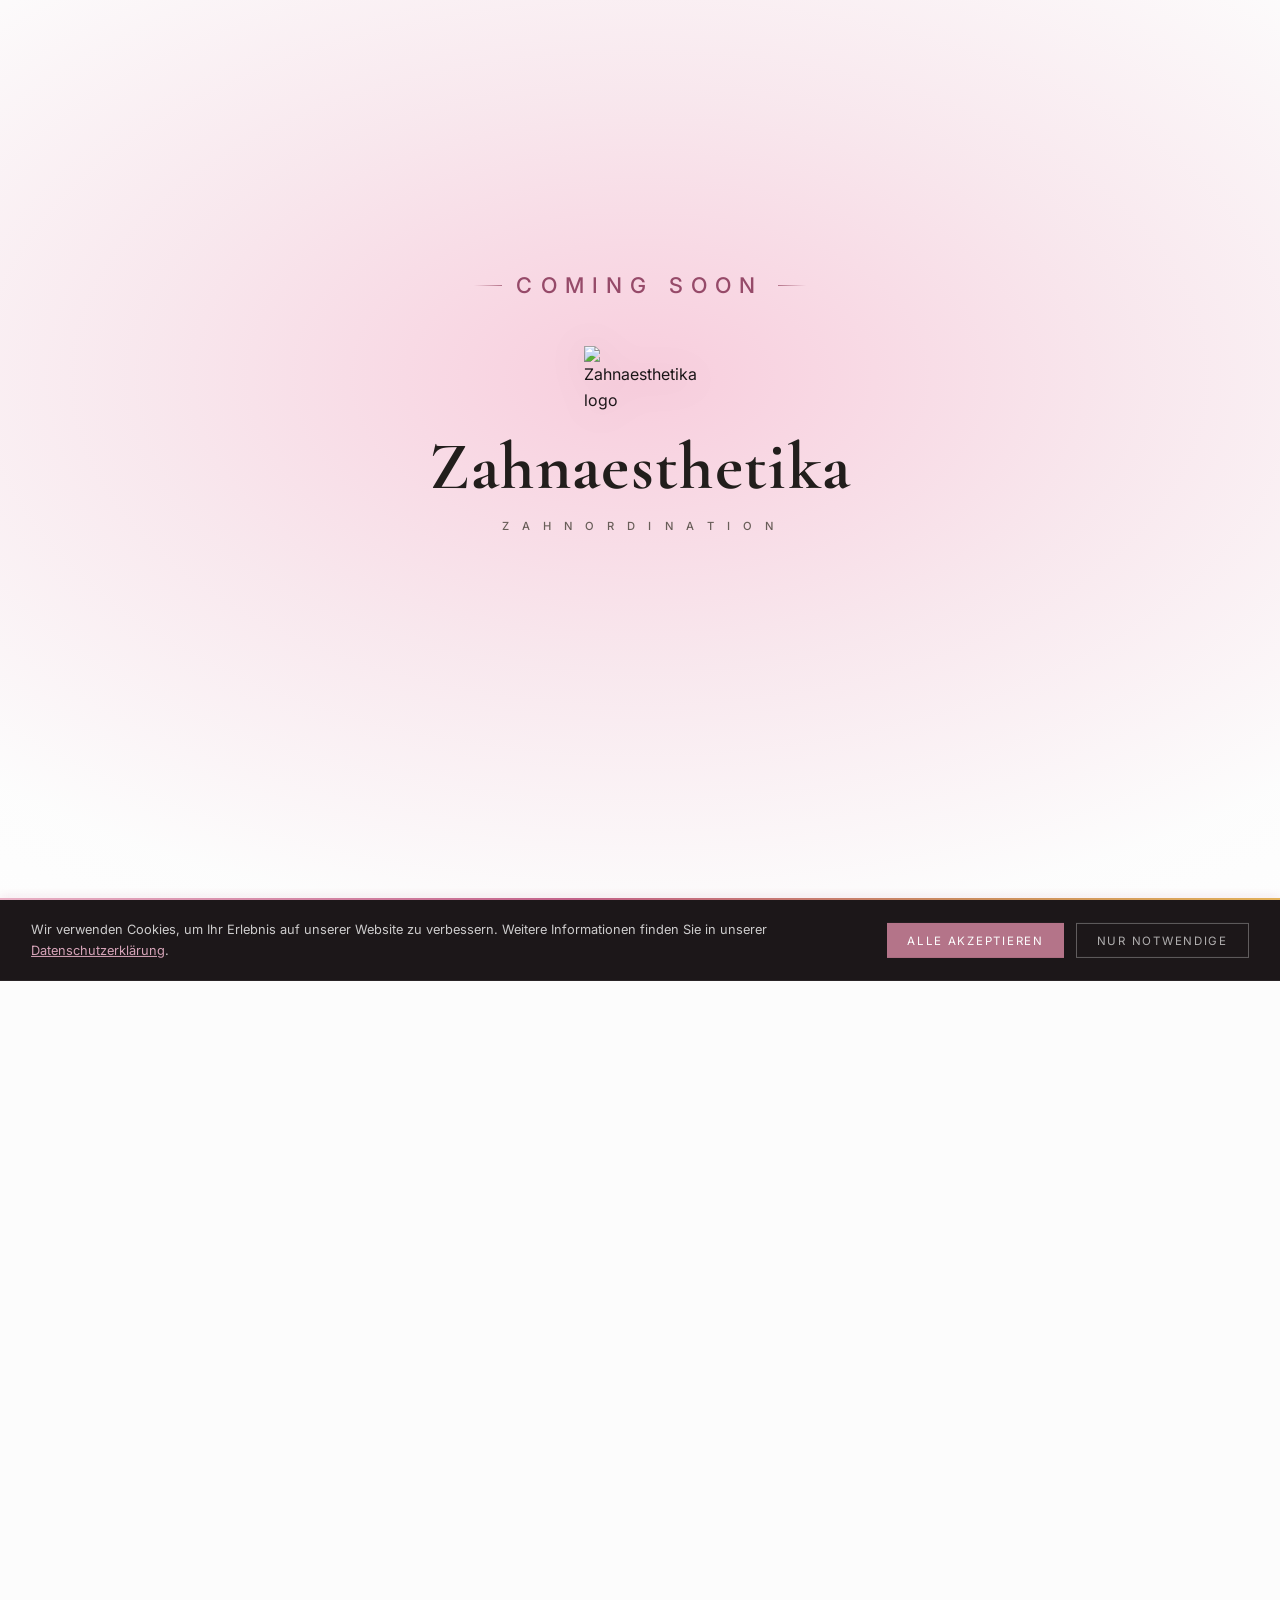
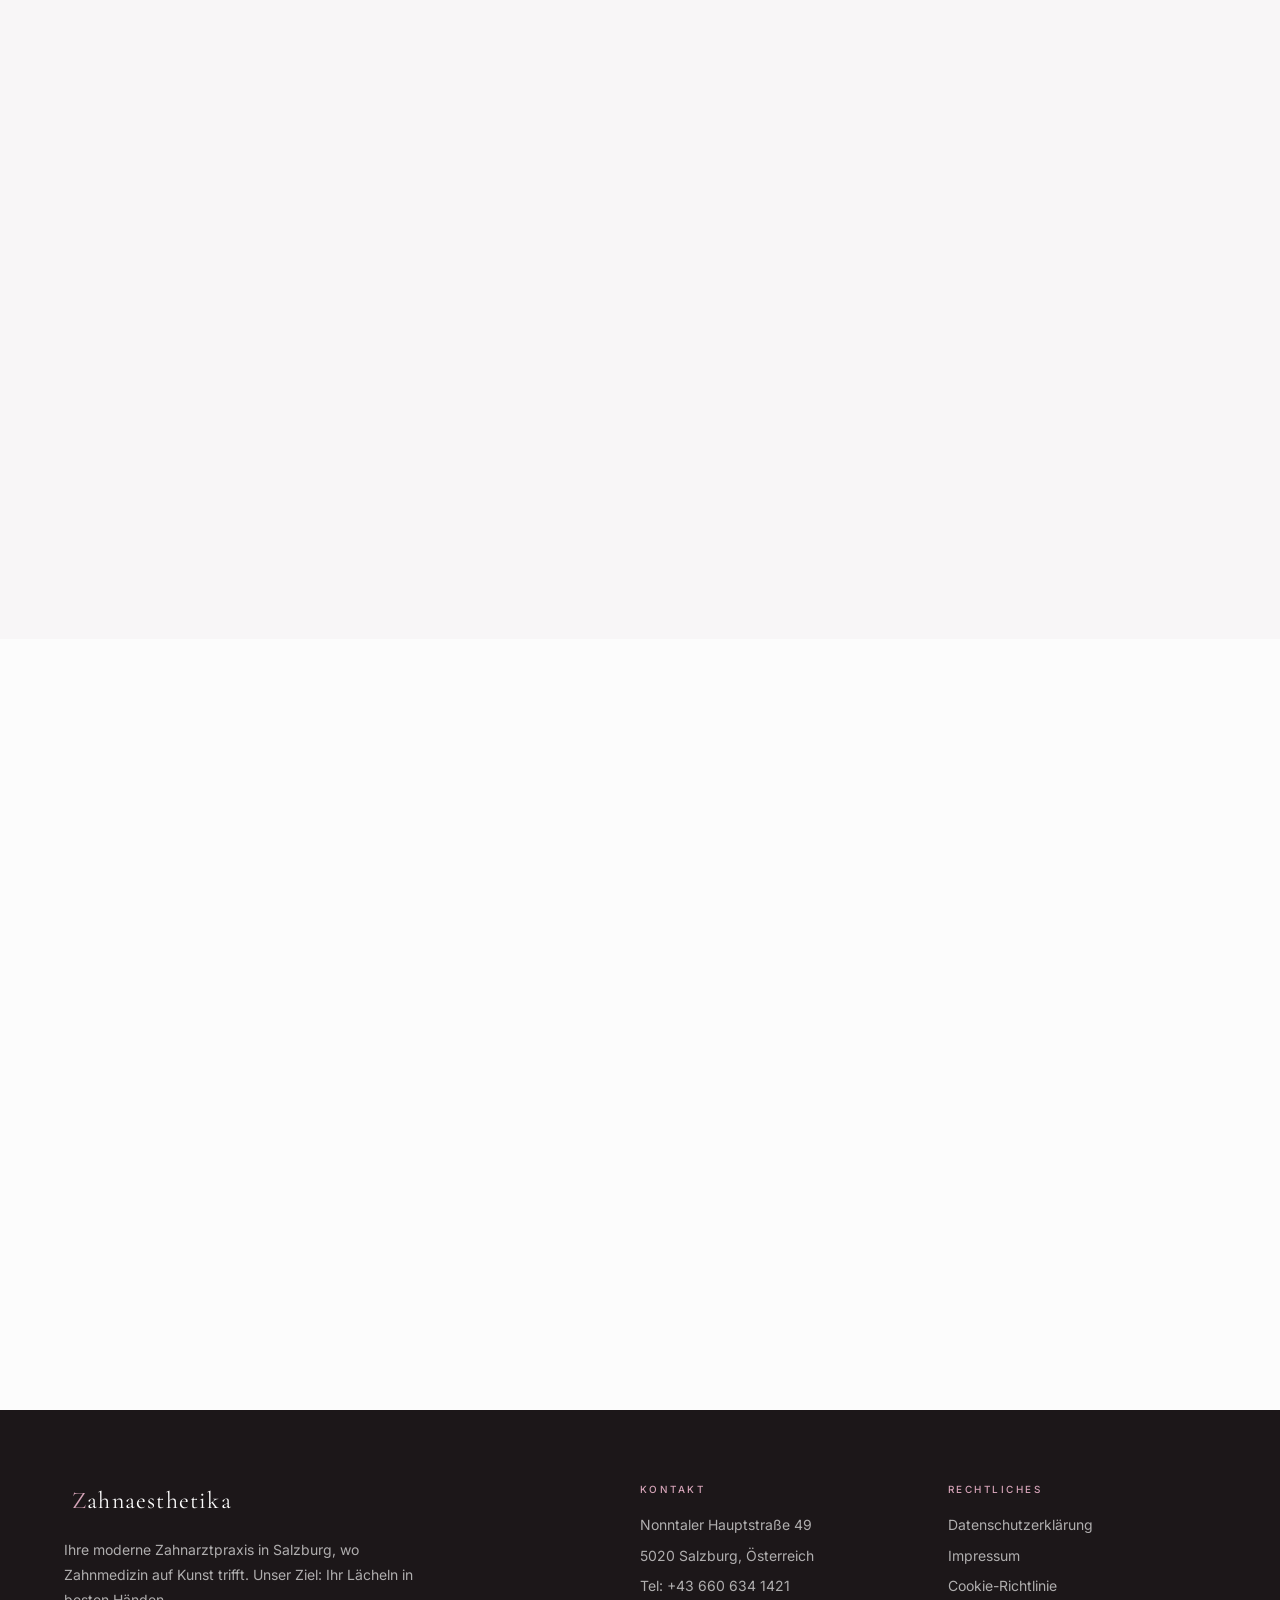
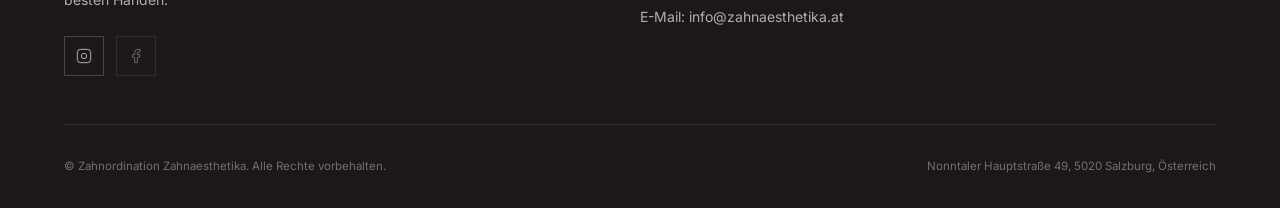
==== index.html @ c50004bf "Update opening hours, add Instagram link, contact note, and preloader badge Co-Authored-By: Claude S" ====
<!DOCTYPE html>
<html lang="de">
<head>
  <meta charset="UTF-8" />
  <meta name="viewport" content="width=device-width, initial-scale=1.0" />
  <title>Zahnaesthetika</title>
  <meta name="description" content="Ihre moderne Zahnarztpraxis in Salzburg, wo Zahnmedizin auf Kunst trifft. Implantologie, ästhetische Zahnmedizin, Parodontologie und mehr." />
  <meta name="author" content="Zahnordination Zahnaesthetika" />

  <meta property="og:title"       content="Zahnaesthetika — Zahnordination Salzburg" />
  <meta property="og:description" content="Ihre moderne Zahnarztpraxis in Salzburg, wo Zahnmedizin auf Kunst trifft." />
  <meta property="og:type"        content="website" />

  <link rel="icon" type="image/png" href="images/logo/logo-image-bg-none.png" />

  <link rel="preconnect" href="https://fonts.googleapis.com" />
  <link rel="preconnect" href="https://fonts.gstatic.com" crossorigin />
  <link href="https://fonts.googleapis.com/css2?family=Cormorant+Garamond:ital,wght@0,300;0,400;0,500;0,600;1,400;1,500&family=Inter:wght@300;400;500;600&display=swap" rel="stylesheet" />

  <script type="application/ld+json">
  {
    "@context": "https://schema.org",
    "@type": "Dentist",
    "name": "Zahnordination Zahnaesthetika",
    "description": "Ihre moderne Zahnarztpraxis in Salzburg, wo Zahnmedizin auf Kunst trifft.",
    "telephone": "+436606341421",
    "address": {
      "@type": "PostalAddress",
      "streetAddress": "Nonntaler Hauptstraße 49",
      "addressLocality": "Salzburg",
      "postalCode": "5020",
      "addressCountry": "AT"
    },
    "openingHoursSpecification": [
      {"@type":"OpeningHoursSpecification","dayOfWeek":["Monday","Tuesday","Wednesday","Thursday"],"opens":"08:00","closes":"20:00"},
      {"@type":"OpeningHoursSpecification","dayOfWeek":"Friday","opens":"08:00","closes":"16:00"},
      {"@type":"OpeningHoursSpecification","dayOfWeek":"Saturday","opens":"09:00","closes":"13:00"}
    ]
  }
  </script>

  <link rel="stylesheet" href="style.css" />
</head>
<body>

<!-- PRELOADER -->
<div id="preloader">

  <!-- Rozé pozadina -->
  <div class="pl-bg"></div>


  <!-- Središnji sadržaj -->
  <div class="pl-inner">

    <!-- Coming soon oznaka -->
    <div class="pl-badge">Coming Soon</div>

    <!-- Logo mark: stvarni logo ordinacije -->
    <div class="pl-logo-mark">
      <img class="pl-tooth" src="images/logo/logo-image-bg-none.png" alt="Zahnaesthetika logo" />
    </div>

    <!-- Naziv ordinacije -->
    <h1 class="pl-brand">Zahnaesthetika</h1>

    <!-- Podnaslov -->
    <p class="pl-subtitle">Z A H N O R D I N A T I O N</p>

  </div>

  <!-- Traka napretka -->
  <div class="pl-bar-wrap">
    <div class="pl-bar"></div>
  </div>

</div>

<!-- NAVBAR -->
<header id="navbar">
  <div class="container navbar-inner">

    <a href="#hero" class="logo">
      <img src="images/logo/svg2.svg" alt="" class="logo-svg" aria-hidden="true" />
      <span class="logo-text"><span class="logo-initial">Z</span>ahnaesthetika</span>
    </a>

    <nav class="nav-links" aria-label="Hauptnavigation">
      <a href="#ueber-uns">Über uns</a>
      <a href="#leistungen">Leistungen</a>
      <a href="#galerie">Galerie</a>
      <a href="#kontakt">Kontakt</a>
    </nav>

    <a href="#kontakt" class="nav-cta">Termin buchen</a>

    <button class="hamburger" id="hamburger" aria-label="Menü öffnen" aria-expanded="false">
      <span></span><span></span><span></span>
    </button>
  </div>

  <div class="mobile-menu" id="mobile-menu">
    <div class="container">
      <nav>
        <a href="#ueber-uns">Über uns</a>
        <a href="#leistungen">Leistungen</a>
        <a href="#galerie">Galerie</a>
        <a href="#kontakt">Kontakt</a>
        <a href="#kontakt" style="color:var(--gold);font-weight:500">&#8594; Termin buchen</a>
      </nav>
    </div>
  </div>
</header>


<!-- HERO -->
<section id="hero">
  <div class="hero-cs-bg" aria-hidden="true"></div>
  <div class="hero-overlay" aria-hidden="true"></div>
  <div class="hero-cs-watermark" aria-hidden="true">
    <div class="hero-cs-orn">
      <span class="cs-line-h"></span>
      <svg viewBox="0 0 10 10" fill="currentColor" class="cs-gem"><polygon points="5,0 10,5 5,10 0,5"/></svg>
      <span class="cs-line-h"></span>
    </div>
    <p class="hero-cs-text">Demnächst</p>
    <p class="hero-cs-sub">B A L D &nbsp;&nbsp; V E R F Ü G B A R</p>
    <div class="hero-cs-orn">
      <span class="cs-line-h"></span>
      <svg viewBox="0 0 10 10" fill="currentColor" class="cs-gem"><polygon points="5,0 10,5 5,10 0,5"/></svg>
      <span class="cs-line-h"></span>
    </div>
  </div>
  <div class="hero-content">
    <div class="hero-glass">
      <p class="eyebrow">Zahnordination · Salzburg</p>
      <h1>Ästhetik trifft<br /><em>Präzision</em></h1>
      <p>
        Ihre moderne Zahnarztpraxis in Salzburg, wo Zahnmedizin auf Kunst trifft.<br />
        Unser Ziel: Ihr Lächeln in besten Händen.
      </p>
      <div class="hero-btns">
        <a href="#kontakt" class="btn-primary">Termin buchen</a>
        <a href="#leistungen" class="btn-outline">Unsere Leistungen</a>
      </div>
    </div>
  </div>
  <div class="scroll-indicator" aria-hidden="true"></div>
</section>


<!-- MARQUEE -->
<div class="marquee-strip" aria-hidden="true">
  <div class="marquee-track">
    <div class="marquee-item"><span class="marquee-dot"></span> <em>Ästhetische Zahnmedizin</em></div>
    <div class="marquee-item"><span class="marquee-dot"></span> Implantologie</div>
    <div class="marquee-item"><span class="marquee-dot"></span> <em>Parodontologie</em></div>
    <div class="marquee-item"><span class="marquee-dot"></span> Zahnersatz</div>
    <div class="marquee-item"><span class="marquee-dot"></span> <em>Wurzelkanalbehandlung</em></div>
    <div class="marquee-item"><span class="marquee-dot"></span> Radiologische Diagnostik</div>
    <div class="marquee-item"><span class="marquee-dot"></span> <em>Professionelle Zahnreinigung</em></div>
    <div class="marquee-item"><span class="marquee-dot"></span> Konservierende Zahnmedizin</div>
    <div class="marquee-item"><span class="marquee-dot"></span> <em>Ästhetische Zahnmedizin</em></div>
    <div class="marquee-item"><span class="marquee-dot"></span> Implantologie</div>
    <div class="marquee-item"><span class="marquee-dot"></span> <em>Parodontologie</em></div>
    <div class="marquee-item"><span class="marquee-dot"></span> Zahnersatz</div>
    <div class="marquee-item"><span class="marquee-dot"></span> <em>Wurzelkanalbehandlung</em></div>
    <div class="marquee-item"><span class="marquee-dot"></span> Radiologische Diagnostik</div>
    <div class="marquee-item"><span class="marquee-dot"></span> <em>Professionelle Zahnreinigung</em></div>
    <div class="marquee-item"><span class="marquee-dot"></span> Konservierende Zahnmedizin</div>
  </div>
</div>


<!-- ÜBER UNS -->
<section id="ueber-uns">
  <div class="container">
    <div class="about-grid reveal">

      <div class="about-img-wrap">
        <!-- Wenn Sie ein Foto haben, ersetzen Sie den Platzhalter durch:
             <img src="assets/doctor.jpg" alt="Zahnärztin der Praxis" loading="lazy" /> -->
        <div class="photo-placeholder" aria-hidden="true">
          <div class="cs-content">
            <div class="cs-ornament">
              <span class="cs-line-h"></span>
              <svg viewBox="0 0 10 10" fill="currentColor" class="cs-gem"><polygon points="5,0 10,5 5,10 0,5"/></svg>
              <span class="cs-line-h"></span>
            </div>
            <p class="cs-title">Demnächst</p>
            <p class="cs-sub">B A L D &nbsp;&nbsp; V E R F Ü G B A R</p>
            <div class="cs-ornament">
              <span class="cs-line-h"></span>
              <svg viewBox="0 0 10 10" fill="currentColor" class="cs-gem"><polygon points="5,0 10,5 5,10 0,5"/></svg>
              <span class="cs-line-h"></span>
            </div>
          </div>
          <span class="ph-corner ph-tl"></span>
          <span class="ph-corner ph-tr"></span>
          <span class="ph-corner ph-bl"></span>
          <span class="ph-corner ph-br"></span>
        </div>
      </div>

      <div class="about-text">
        <p class="eyebrow">Über uns</p>
        <h2>Zahnmedizin mit <em>künstlerischem</em> Anspruch</h2>
        <p>
          Unser Team verbindet klassische und moderne Zahnmedizin mit künstlerischem Anspruch.
          Wir legen großen Wert auf persönliche Betreuung und ein stressfreies Behandlungserlebnis.
        </p>
        <p>
          Wir bieten Ihnen eine Kombination aus Präzision, Erfahrung und Ästhetik,
          damit Ihr Lächeln gesund und schön bleibt.
        </p>

        <div class="about-stats">
          <div>
            <div class="stat-num" data-target="10" data-suffix="+">10+</div>
            <div class="stat-label">Jahre Erfahrung</div>
          </div>
          <div>
            <div class="stat-num" data-target="5000" data-suffix="+">5.000+</div>
            <div class="stat-label">Zufriedene Patienten</div>
          </div>
          <div>
            <div class="stat-num" data-target="100" data-suffix="%">100%</div>
            <div class="stat-label">Persönliche Betreuung</div>
          </div>
        </div>
      </div>

    </div>
  </div>
</section>


<!-- LEISTUNGEN -->
<section id="leistungen">
  <div class="container">
    <div class="section-header reveal">
      <p class="eyebrow">Leistungen</p>
      <h2>Umfassende Zahnmedizin <em>aus einer Hand</em></h2>
    </div>

    <div class="services-split reveal">

      <div class="services-photo">
        <div class="img-cs img-cs--mid" aria-hidden="true">
          <div class="cs-content">
            <div class="cs-ornament">
              <span class="cs-line-h"></span>
              <svg viewBox="0 0 10 10" fill="currentColor" class="cs-gem"><polygon points="5,0 10,5 5,10 0,5"/></svg>
              <span class="cs-line-h"></span>
            </div>
            <p class="cs-title">Demnächst</p>
            <p class="cs-sub">B A L D &nbsp;&nbsp; V E R F Ü G B A R</p>
            <div class="cs-ornament">
              <span class="cs-line-h"></span>
              <svg viewBox="0 0 10 10" fill="currentColor" class="cs-gem"><polygon points="5,0 10,5 5,10 0,5"/></svg>
              <span class="cs-line-h"></span>
            </div>
          </div>
        </div>
        <div class="services-photo-caption">
          <p class="eyebrow">Alles aus einer Hand</p>
          <p>Modernste Technologie für Ihr Lächeln.</p>
        </div>
      </div>

      <div class="services-grid-2col stagger">

        <div class="service-card">
          <svg class="service-icon" viewBox="0 0 24 24" fill="none" stroke="currentColor" stroke-width="1.3" stroke-linecap="round" stroke-linejoin="round" aria-hidden="true">
            <path d="M12 22s8-4 8-10V5l-8-3-8 3v7c0 6 8 10 8 10z"/>
          </svg>
          <div class="service-num">01</div>
          <h3>Professionelle Zahnreinigung</h3>
          <p>Entfernung von Zahnstein und Belägen für ein strahlendes Lächeln und langfristig gesundes Zahnfleisch.</p>
        </div>

        <div class="service-card">
          <svg class="service-icon" viewBox="0 0 24 24" fill="none" stroke="currentColor" stroke-width="1.3" stroke-linecap="round" aria-hidden="true">
            <circle cx="11" cy="11" r="8"/><line x1="21" y1="21" x2="16.65" y2="16.65"/>
          </svg>
          <div class="service-num">02</div>
          <h3>Radiologische Diagnostik</h3>
          <p>Digitales Röntgen für präzise Diagnosen mit minimaler Strahlenbelastung und maximaler Sicherheit.</p>
        </div>

        <div class="service-card">
          <svg class="service-icon" viewBox="0 0 24 24" fill="none" stroke="currentColor" stroke-width="1.3" stroke-linecap="round" aria-hidden="true">
            <path d="M20.84 4.61a5.5 5.5 0 0 0-7.78 0L12 5.67l-1.06-1.06a5.5 5.5 0 0 0-7.78 7.78l1.06 1.06L12 21.23l7.78-7.78 1.06-1.06a5.5 5.5 0 0 0 0-7.78z"/>
          </svg>
          <div class="service-num">03</div>
          <h3>Konservierende Zahnmedizin</h3>
          <p>Schonende Behandlung von Karies und ästhetisch hochwertige Füllungen zum Erhalt Ihrer natürlichen Zähne.</p>
        </div>

        <div class="service-card">
          <svg class="service-icon" viewBox="0 0 24 24" fill="none" stroke="currentColor" stroke-width="1.3" stroke-linecap="round" aria-hidden="true">
            <circle cx="12" cy="12" r="9"/><line x1="12" y1="8" x2="12" y2="16"/><line x1="8" y1="12" x2="16" y2="12"/>
          </svg>
          <div class="service-num">04</div>
          <h3>Wurzelkanalbehandlung</h3>
          <p>Schmerzfreie Endodontie zum Erhalt Ihrer natürlichen Zähne, sicher und präzise durchgeführt.</p>
        </div>

        <div class="service-card">
          <svg class="service-icon" viewBox="0 0 24 24" fill="none" stroke="currentColor" stroke-width="1.3" stroke-linecap="round" aria-hidden="true">
            <rect x="3" y="11" width="18" height="10" rx="2"/><path d="M7 11V7a5 5 0 0 1 10 0v4"/>
          </svg>
          <div class="service-num">05</div>
          <h3>Zahnersatz</h3>
          <p>Maßgefertigte Kronen, Brücken und Prothesen für natürliche Ästhetik und optimale Funktion.</p>
        </div>

        <div class="service-card">
          <svg class="service-icon" viewBox="0 0 24 24" fill="none" stroke="currentColor" stroke-width="1.3" stroke-linecap="round" stroke-linejoin="round" aria-hidden="true">
            <polygon points="12 2 15.09 8.26 22 9.27 17 14.14 18.18 21.02 12 17.77 5.82 21.02 7 14.14 2 9.27 8.91 8.26 12 2"/>
          </svg>
          <div class="service-num">06</div>
          <h3>Ästhetische Zahnmedizin</h3>
          <p>Smile Design, Veneers, Bleaching und ICON für Ihr Traumlächeln durch modernste ästhetische Behandlungen.</p>
        </div>

        <div class="service-card">
          <svg class="service-icon" viewBox="0 0 24 24" fill="none" stroke="currentColor" stroke-width="1.3" stroke-linecap="round" stroke-linejoin="round" aria-hidden="true">
            <path d="M17 8c0 0-7-6-13-4C2 12 6 17 8 19c3 3 6 3 6 3s-1-4 3-8"/>
            <path d="M4 4l14 14"/>
          </svg>
          <div class="service-num">07</div>
          <h3>Parodontologie</h3>
          <p>Behandlung von Zahnfleischerkrankungen und Zahnfleisch-Chirurgie für langfristige Zahngesundheit.</p>
        </div>

        <div class="service-card">
          <svg class="service-icon" viewBox="0 0 24 24" fill="none" stroke="currentColor" stroke-width="1.3" stroke-linecap="round" aria-hidden="true">
            <circle cx="12" cy="8" r="6"/>
            <path d="M8.56 2.75c4.37 6.03 6.02 9.42 8.03 17.72m2.54-15.38c-3.72 4.35-8.94 5.66-16.88 5.85m19.5 1.9c-3.5-.93-6.63-.82-8.94 0-2.58.92-5.01 2.86-7.44 6.32"/>
          </svg>
          <div class="service-num">08</div>
          <h3>Implantologie &amp; Chirurgie</h3>
          <p>Dauerhafte Zahnimplantate als natürlicher Ersatz für fehlende Zähne, für höchste Lebensqualität.</p>
        </div>

      </div>
    </div>
  </div>
</section>


<!-- GALERIE -->
<section id="galerie">
  <div class="container">
    <div class="section-header reveal">
      <p class="eyebrow">Galerie</p>
      <h2>Ein Raum, der für Ihr <em>Wohlbefinden</em> gestaltet wurde</h2>
    </div>

    <div class="gallery-grid reveal">

      <div class="gallery-item" tabindex="0" role="button" aria-label="Bild vergrößern: Empfang">
        <div class="img-cs img-cs--light" aria-hidden="true">
          <div class="cs-content">
            <div class="cs-ornament">
              <span class="cs-line-h"></span>
              <svg viewBox="0 0 10 10" fill="currentColor" class="cs-gem"><polygon points="5,0 10,5 5,10 0,5"/></svg>
              <span class="cs-line-h"></span>
            </div>
            <p class="cs-title">Demnächst</p>
            <p class="cs-sub">B A L D &nbsp;&nbsp; V E R F Ü G B A R</p>
            <div class="cs-ornament">
              <span class="cs-line-h"></span>
              <svg viewBox="0 0 10 10" fill="currentColor" class="cs-gem"><polygon points="5,0 10,5 5,10 0,5"/></svg>
              <span class="cs-line-h"></span>
            </div>
          </div>
        </div>
        <div class="gallery-overlay"><span>Empfang</span></div>
      </div>

      <div class="gallery-item" tabindex="0" role="button" aria-label="Bild vergrößern: Behandlungsraum">
        <div class="img-cs img-cs--mid" aria-hidden="true">
          <div class="cs-content">
            <div class="cs-ornament">
              <span class="cs-line-h"></span>
              <svg viewBox="0 0 10 10" fill="currentColor" class="cs-gem"><polygon points="5,0 10,5 5,10 0,5"/></svg>
              <span class="cs-line-h"></span>
            </div>
            <p class="cs-title">Demnächst</p>
            <p class="cs-sub">B A L D &nbsp;&nbsp; V E R F Ü G B A R</p>
            <div class="cs-ornament">
              <span class="cs-line-h"></span>
              <svg viewBox="0 0 10 10" fill="currentColor" class="cs-gem"><polygon points="5,0 10,5 5,10 0,5"/></svg>
              <span class="cs-line-h"></span>
            </div>
          </div>
        </div>
        <div class="gallery-overlay"><span>Behandlungsraum</span></div>
      </div>

      <div class="gallery-item" tabindex="0" role="button" aria-label="Bild vergrößern: Dentalgeräte">
        <div class="img-cs img-cs--light" aria-hidden="true">
          <div class="cs-content">
            <div class="cs-ornament">
              <span class="cs-line-h"></span>
              <svg viewBox="0 0 10 10" fill="currentColor" class="cs-gem"><polygon points="5,0 10,5 5,10 0,5"/></svg>
              <span class="cs-line-h"></span>
            </div>
            <p class="cs-title">Demnächst</p>
            <p class="cs-sub">B A L D &nbsp;&nbsp; V E R F Ü G B A R</p>
            <div class="cs-ornament">
              <span class="cs-line-h"></span>
              <svg viewBox="0 0 10 10" fill="currentColor" class="cs-gem"><polygon points="5,0 10,5 5,10 0,5"/></svg>
              <span class="cs-line-h"></span>
            </div>
          </div>
        </div>
        <div class="gallery-overlay"><span>Dentalgeräte</span></div>
      </div>

      <div class="gallery-item" tabindex="0" role="button" aria-label="Bild vergrößern: Wartebereich">
        <div class="img-cs img-cs--mid" aria-hidden="true">
          <div class="cs-content">
            <div class="cs-ornament">
              <span class="cs-line-h"></span>
              <svg viewBox="0 0 10 10" fill="currentColor" class="cs-gem"><polygon points="5,0 10,5 5,10 0,5"/></svg>
              <span class="cs-line-h"></span>
            </div>
            <p class="cs-title">Demnächst</p>
            <p class="cs-sub">B A L D &nbsp;&nbsp; V E R F Ü G B A R</p>
            <div class="cs-ornament">
              <span class="cs-line-h"></span>
              <svg viewBox="0 0 10 10" fill="currentColor" class="cs-gem"><polygon points="5,0 10,5 5,10 0,5"/></svg>
              <span class="cs-line-h"></span>
            </div>
          </div>
        </div>
        <div class="gallery-overlay"><span>Wartebereich</span></div>
      </div>

    </div>
  </div>
</section>

<div class="lightbox" id="lightbox" role="dialog" aria-modal="true" aria-label="Galerie">
  <button class="lightbox-close" id="lightbox-close" aria-label="Schließen">&#x2715;</button>
  <img id="lightbox-img" src="" alt="" />
</div>


<!-- ÖFFNUNGSZEITEN -->
<section id="oeffnungszeiten">
  <div class="container">
    <div class="hours-grid reveal">

      <div class="hours-intro">
        <p class="eyebrow">Öffnungszeiten</p>
        <h2>Wir sind für Sie da, <em>wann immer Sie uns brauchen</em></h2>
        <p>Termine werden im Voraus vereinbart. In dringenden Fällen rufen Sie uns bitte an, wir finden immer eine Lösung.</p>
      </div>

      <div class="hours-list">
        <div class="hours-row" data-day="1">
          <span class="day-name">Montag</span>
          <span class="day-time">14:30 &ndash; 19:30</span>
        </div>
        <div class="hours-row" data-day="2">
          <span class="day-name">Dienstag</span>
          <span class="day-time">08:00 &ndash; 14:00</span>
        </div>
        <div class="hours-row" data-day="3">
          <span class="day-name">Mittwoch</span>
          <span class="day-time">14:30 &ndash; 19:30</span>
        </div>
        <div class="hours-row" data-day="4">
          <span class="day-name">Donnerstag</span>
          <span class="day-time">08:00 &ndash; 14:00</span>
        </div>
        <div class="hours-row" data-day="5">
          <span class="day-name">Freitag</span>
          <span class="day-time">08:00 &ndash; 14:00</span>
        </div>
        <div class="hours-row" data-day="6">
          <span class="day-name">Samstag</span>
          <span class="day-time closed">Geschlossen</span>
        </div>
        <div class="hours-row" data-day="0">
          <span class="day-name">Sonntag</span>
          <span class="day-time closed">Geschlossen</span>
        </div>
      </div>

    </div>
  </div>
</section>


<!-- KONTAKT -->
<section id="kontakt">
  <div class="container">
    <div class="section-header reveal">
      <p class="eyebrow">Kontakt</p>
      <h2>Vereinbaren Sie Ihren <em>Termin</em></h2>
      <p class="section-note">Terminvereinbarungen sind ab dem 15. September 2026 möglich.</p>
    </div>

    <div class="contact-grid reveal">

      <div class="contact-info">

        <a href="tel:+436606341421" class="contact-item">
          <div class="contact-icon">
            <svg viewBox="0 0 24 24" fill="none" stroke="currentColor" aria-hidden="true">
              <path d="M22 16.92v3a2 2 0 01-2.18 2 19.79 19.79 0 01-8.63-3.07A19.5 19.5 0 013.07 9.81a19.79 19.79 0 01-3.07-8.67A2 2 0 012 0h3a2 2 0 012 1.72c.127.96.361 1.903.7 2.81a2 2 0 01-.45 2.11L6.09 7.91a16 16 0 006 6l1.27-1.27a2 2 0 012.11-.45c.907.339 1.85.573 2.81.7A2 2 0 0122 14.92z"/>
            </svg>
          </div>
          <div>
            <div class="contact-label">Telefon</div>
            <div class="contact-value">+43 660 634 1421</div>
          </div>
        </a>

        <a href="mailto:info@zahnaesthetika.at" class="contact-item">
          <div class="contact-icon">
            <svg viewBox="0 0 24 24" fill="none" stroke="currentColor" aria-hidden="true">
              <path d="M4 4h16c1.1 0 2 .9 2 2v12c0 1.1-.9 2-2 2H4c-1.1 0-2-.9-2-2V6c0-1.1.9-2 2-2z"/>
              <polyline points="22,6 12,13 2,6"/>
            </svg>
          </div>
          <div>
            <div class="contact-label">E-Mail</div>
            <div class="contact-value">info@zahnaesthetika.at</div>
          </div>
        </a>

        <a href="#standort" class="contact-item">
          <div class="contact-icon">
            <svg viewBox="0 0 24 24" fill="none" stroke="currentColor" aria-hidden="true">
              <path d="M21 10c0 7-9 13-9 13s-9-6-9-13a9 9 0 0118 0z"/>
              <circle cx="12" cy="10" r="3"/>
            </svg>
          </div>
          <div>
            <div class="contact-label">Adresse</div>
            <div class="contact-value">Nonntaler Hauptstraße 49, 5020 Salzburg</div>
          </div>
        </a>

      </div>

      <form
        class="contact-form"
        id="contact-form"
        action="https://api.web3forms.com/submit"
        method="POST"
        novalidate
      >
        <input type="hidden" name="access_key" value="186e81d0-aa38-420b-8af5-27281f2a5576" />
        <input type="hidden" name="subject" value="Neue Anfrage — Zahnaesthetika Website" />
        <input type="checkbox" name="botcheck" style="display:none" />
        <div class="form-group">
          <label for="cf-name">Vor- und Nachname</label>
          <input type="text" id="cf-name" name="name" required maxlength="100" autocomplete="name" />
          <span class="field-err">Dieses Feld ist erforderlich.</span>
        </div>

        <div class="form-row">
          <div class="form-group">
            <label for="cf-email">E-Mail</label>
            <input type="email" id="cf-email" name="email" required maxlength="255" autocomplete="email" />
            <span class="field-err">Dieses Feld ist erforderlich.</span>
          </div>
          <div class="form-group">
            <label for="cf-phone">Telefon</label>
            <input type="tel" id="cf-phone" name="phone" required maxlength="30" autocomplete="tel" />
            <span class="field-err">Dieses Feld ist erforderlich.</span>
          </div>
        </div>

        <div class="form-group">
          <label for="cf-message">Nachricht</label>
          <textarea id="cf-message" name="message" rows="4" required maxlength="1000"></textarea>
          <span class="field-err">Dieses Feld ist erforderlich.</span>
        </div>

        <div class="form-group-gdpr">
          <label class="gdpr-label">
            <input type="checkbox" id="gdpr" name="gdpr" required />
            <span>Ich stimme der Verarbeitung meiner personenbezogenen Daten zur Beantwortung meiner Anfrage zu (DSGVO).</span>
          </label>
          <span class="field-err">Bitte akzeptieren Sie die Datenschutzerklärung.</span>
        </div>

        <button type="submit" class="btn-submit" id="submit-btn">Anfrage senden</button>
        <p class="submit-err" id="submit-err" aria-live="polite">Bitte füllen Sie alle Pflichtfelder aus und akzeptieren Sie die Datenschutzerklärung.</p>
      </form>

    </div>
  </div>
</section>


<!-- STANDORT -->
<section id="standort">
  <div class="container">
    <div class="map-header reveal">
      <p class="eyebrow">Standort</p>
      <h2>So finden Sie uns</h2>
      <p class="map-address">
        <svg width="18" height="18" viewBox="0 0 24 24" fill="none" stroke="currentColor" stroke-width="2" stroke-linecap="round" stroke-linejoin="round" aria-hidden="true"><path d="M21 10c0 7-9 13-9 13s-9-6-9-13a9 9 0 0118 0z"/><circle cx="12" cy="10" r="3"/></svg>
        Nonntaler Hauptstraße 49, 5020 Salzburg
      </p>
    </div>
    <div class="map-frame reveal">
      <div class="map-wrap">
        <iframe
          title="Standort der Praxis Zahnaesthetika"
          src="https://maps.google.com/maps?q=Nonntaler+Hauptstra%C3%9Fe+49,+5020+Salzburg,+Austria&t=&z=15&ie=UTF8&iwloc=&output=embed"
          allowfullscreen
          loading="lazy"
          referrerpolicy="no-referrer-when-downgrade"
        ></iframe>
      </div>

    </div>
  </div>
</section>


<!-- FOOTER -->
<footer>
  <div class="container">
    <div class="footer-grid">

      <div class="footer-brand">
        <a href="#hero" class="logo logo--light">
          <img src="images/logo/svg2.svg" alt="" class="logo-svg" aria-hidden="true" />
          <span class="logo-text"><span class="logo-initial">Z</span>ahnaesthetika</span>
        </a>
        <p>Ihre moderne Zahnarztpraxis in Salzburg, wo Zahnmedizin auf Kunst trifft. Unser Ziel: Ihr Lächeln in besten Händen.</p>
        <div class="social-links">
          <a href="https://www.instagram.com/zahnaesthetika" target="_blank" rel="noopener" aria-label="Instagram">
            <svg viewBox="0 0 24 24" fill="none" stroke="currentColor" stroke-width="1.5" aria-hidden="true">
              <rect x="2" y="2" width="20" height="20" rx="5" ry="5"/>
              <path d="M16 11.37A4 4 0 1112.63 8 4 4 0 0116 11.37z"/>
              <line x1="17.5" y1="6.5" x2="17.51" y2="6.5"/>
            </svg>
          </a>
          <span class="social-placeholder" aria-label="Facebook">
            <svg viewBox="0 0 24 24" fill="none" stroke="currentColor" stroke-width="1.5" aria-hidden="true">
              <path d="M18 2h-3a5 5 0 00-5 5v3H7v4h3v8h4v-8h3l1-4h-4V7a1 1 0 011-1h3z"/>
            </svg>
          </span>
        </div>
      </div>

      <div class="footer-col">
        <h4>Kontakt</h4>
        <ul>
          <li>Nonntaler Hauptstraße 49</li>
          <li>5020 Salzburg, Österreich</li>
          <li>Tel: <a href="tel:+436606341421">+43 660 634 1421</a></li>
          <li>E-Mail: info@zahnaesthetika.at</li>
        </ul>
      </div>

      <div class="footer-col">
        <h4>Rechtliches</h4>
        <ul>
          <li><a href="#" class="legal-trigger" data-legal="datenschutz">Datenschutzerklärung</a></li>
          <li><a href="#" class="legal-trigger" data-legal="impressum">Impressum</a></li>
          <li><a href="#" class="legal-trigger" data-legal="cookie">Cookie-Richtlinie</a></li>
        </ul>
      </div>

    </div>

    <div class="footer-bottom">
      <div>&#169; <span id="year"></span> Zahnordination Zahnaesthetika. Alle Rechte vorbehalten.</div>
      <div>Nonntaler Hauptstraße 49, 5020 Salzburg, Österreich</div>
    </div>
  </div>
</footer>


<!-- SCROLL TO TOP -->
<button id="scroll-top" aria-label="Zurück nach oben">
  <svg viewBox="0 0 24 24" fill="none" stroke="currentColor" stroke-width="2.5" aria-hidden="true">
    <polyline points="18 15 12 9 6 15"/>
  </svg>
</button>

<div class="toast" id="toast" role="alert" aria-live="polite"></div>

<!-- COOKIE BANNER -->
<div id="cookie-banner" role="dialog" aria-label="Cookie-Hinweis">
  <p>
    Wir verwenden Cookies, um Ihr Erlebnis auf unserer Website zu verbessern.
    Weitere Informationen finden Sie in unserer <a href="#" class="legal-trigger" data-legal="datenschutz">Datenschutzerklärung</a>.
  </p>
  <div class="cookie-btns">
    <button class="cookie-accept" id="cookie-accept">Alle akzeptieren</button>
    <button class="cookie-reject" id="cookie-reject">Nur notwendige</button>
  </div>
</div>

<!-- ============================================================
     MODAL: IMPRESSUM
     ============================================================ -->
<div class="legal-modal" id="modal-impressum" role="dialog" aria-modal="true" aria-labelledby="title-impressum">
  <div class="legal-modal-box">
    <div class="legal-modal-header">
      <div>
        <p class="eyebrow">Rechtliches</p>
        <h2 id="title-impressum">Impressum</h2>
      </div>
      <button class="legal-modal-close" aria-label="Schließen">&#x2715;</button>
    </div>
    <div class="legal-modal-body">

      <h3>Impressum</h3>
      <p>
        Kristina Havaić Žlibanović<br>
        Zahnordination Zahnaesthetika<br>
        Nonntaler Hauptstraße 49<br>
        5020 Salzburg, Österreich
      </p>

      <h3>Unternehmensgegenstand</h3>
      <p>Zahnärztliche Ordination</p>

      <h3>UID-Nummer</h3>
      <p><span class="fill-in">⚠ UID-Nummer ergänzen</span></p>

      <h3>Ort der Niederlassung</h3>
      <p>
        Nonntaler Hauptstraße 49<br>
        5020 Salzburg, Österreich
      </p>

      <h3>Kontaktdaten</h3>
      <p>
        Telefon: <a href="tel:+436606341421">+43 660 634 1421</a><br>
        E-Mail: <a href="mailto:info@zahnaesthetika.at">info@zahnaesthetika.at</a>
      </p>

      <h3>Kammer / Berufsverband-Zugehörigkeit(en)</h3>
      <p>
        Landeszahnärztekammer für Salzburg<br>
        Rochusgasse 4<br>
        5020 Salzburg
      </p>

      <h3>Zusätzliche Informationspflicht</h3>
      <p>
        Gesetzliche Grundlagen:<br>
        Bundesgesetz über die Ausübung des zahnärztlichen Berufs und des Dentistenberufs (Zahnärztegesetz), BGBl. I Nr. 126/2005 idF<br>
        Bundesgesetz über die Standesvertretung der Angehörigen des zahnärztlichen Berufs und des Dentistenberufs (Zahnärztekammergesetz - ZÄKG), BGBl. I Nr. 154/2005 idF
      </p>

      <h3>Aufsichtsbehörde</h3>
      <p>
        Landeszahnärztekammer für Salzburg<br>
        Rochusgasse 4<br>
        5020 Salzburg
      </p>

    </div>
    <div class="legal-modal-footer">
      <button class="legal-modal-close-btn">Schließen</button>
    </div>
  </div>
</div>


<!-- ============================================================
     MODAL: DATENSCHUTZERKLÄRUNG
     ============================================================ -->
<div class="legal-modal" id="modal-datenschutz" role="dialog" aria-modal="true" aria-labelledby="title-datenschutz">
  <div class="legal-modal-box">
    <div class="legal-modal-header">
      <div>
        <p class="eyebrow">Rechtliches</p>
        <h2 id="title-datenschutz">Datenschutzerklärung</h2>
      </div>
      <button class="legal-modal-close" aria-label="Schließen">&#x2715;</button>
    </div>
    <div class="legal-modal-body">

      <h3>1. Personenbezogene Daten</h3>
      <p>Ich, Kristina Havaić Žlibanović, erhebe, verarbeite und nutze Ihre personenbezogenen Daten nur mit Ihrer Einwilligung bzw. Mandatierung oder Bestellung zu den mit Ihnen vereinbarten Zwecken oder wenn eine sonstige rechtliche Grundlage im Einklang mit der DSGVO vorliegt; dies unter Einhaltung der datenschutz- und zivilrechtlichen Bestimmungen.</p>
      <p>Es werden nur solche personenbezogenen Daten erhoben, die für die Durchführung und Abwicklung meiner zahnärztlichen Leistungen erforderlich sind oder die Sie mir freiwillig zur Verfügung gestellt haben.</p>
      <p>Personenbezogene Daten sind alle Daten, die Einzelangaben über persönliche oder sachliche Verhältnisse enthalten, beispielsweise Name, Anschrift, E-Mail-Adresse, Telefonnummer, Geburtsdatum, Alter, Geschlecht, Sozialversicherungsnummer, Videoaufzeichnungen, Fotos, Stimmaufnahmen von Personen sowie biometrische Daten. Auch sensible Daten, wie Gesundheitsdaten oder Daten im Zusammenhang mit einem Strafverfahren, können mitumfasst sein.</p>

      <h3>2. Auskunft und Löschung</h3>
      <p>Als Patientin oder Patient bzw. generell als Betroffene oder Betroffener haben Sie - unter Wahrung der ärztlichen Verschwiegenheitspflicht - jederzeit das Recht auf Auskunft über Ihre gespeicherten personenbezogenen Daten, deren Herkunft und Empfänger und den Zweck der Datenverarbeitung sowie ein Recht auf Berichtigung, Datenübertragung, Widerspruch, Einschränkung der Bearbeitung sowie Sperrung oder Löschung unrichtiger bzw. unzulässig verarbeiteter Daten.</p>
      <p>Insoweit sich Änderungen Ihrer persönlichen Daten ergeben, ersuche ich um entsprechende Mitteilung. Sie haben jederzeit das Recht, eine erteilte Einwilligung zur Nutzung Ihrer personenbezogenen Daten zu widerrufen. Ihre Eingabe auf Auskunft, Löschung, Berichtigung, Widerspruch und/oder Datenübertragung, im letztgenannten Fall, sofern damit nicht ein unverhältnismäßiger Aufwand verursacht wird, kann an die in Punkt 8 dieser Erklärung angeführte Anschrift der Zahnordination gerichtet werden.</p>
      <p>Wenn Sie der Auffassung sind, dass die Verarbeitung Ihrer personenbezogenen Daten gegen das geltende Datenschutzrecht verstößt oder Ihre datenschutzrechtlichen Ansprüche in einer anderen Weise verletzt worden sind, besteht die Möglichkeit, sich bei der zuständigen Aufsichtsbehörde zu beschweren. In Österreich zuständig ist hierfür die Datenschutzbehörde.</p>

      <h3>3. Datensicherheit</h3>
      <p>Der Schutz Ihrer personenbezogenen Daten erfolgt durch entsprechende organisatorische und technische Vorkehrungen.</p>
      <p>Diese Vorkehrungen betreffen insbesondere den Schutz vor unerlaubtem, rechtswidrigem oder auch zufälligem Zugriff, Verarbeitung, Verlust, Verwendung und Manipulation. Ungeachtet der Bemühungen der Einhaltung eines stets angemessen hohen Standes der Sorgfaltsanforderungen kann nicht ausgeschlossen werden, dass Informationen, die Sie uns über das Internet bekannt geben, von anderen Personen eingesehen und genutzt werden.</p>
      <p>Bitte beachten Sie, dass ich daher keine wie immer geartete Haftung für die Offenlegung von Informationen aufgrund nicht von mir verursachter Fehler bei der Datenübertragung und/oder unautorisiertem Zugriff durch Dritte übernehmen kann, zum Beispiel Hackangriff auf E-Mail-Account bzw. Telefon oder Abfangen von Nachrichten.</p>

      <h3>4. Verwendung der Daten</h3>
      <p>Ich werde die mir zur Verfügung gestellten Daten nicht für andere Zwecke als die durch den Behandlungsvertrag oder durch Ihre Einwilligung oder sonst durch eine Bestimmung im Einklang mit der DSGVO gedeckten Zwecke verarbeiten. Ausgenommen hiervon ist die Nutzung für statistische Zwecke, sofern die zur Verfügung gestellten Daten anonymisiert wurden.</p>

      <h3>5. Übermittlung von Daten an Dritte</h3>
      <p>Zur Erfüllung Ihres Auftrages ist es möglicherweise auch erforderlich, Ihre Daten an Dritte, zum Beispiel Versicherungen oder Dienstleister, deren ich mich bediene und denen ich Daten zur Verfügung stelle, weiterzuleiten. Eine Weiterleitung Ihrer Daten erfolgt ausschließlich auf Grundlage der DSGVO, insbesondere zur Erfüllung Ihres Auftrags oder aufgrund Ihrer vorherigen Einwilligung.</p>

      <h3>6. Bekanntgabe von Datenpannen</h3>
      <p>Ich bin bemüht sicherzustellen, dass Datenpannen frühzeitig erkannt und gegebenenfalls unverzüglich Ihnen bzw. der zuständigen Aufsichtsbehörde unter Einbezug der jeweiligen Datenkategorien, die betroffen sind, gemeldet werden.</p>

      <h3>7. Aufbewahrung der Daten</h3>
      <p>Ich werde Daten nicht länger aufbewahren als dies zur Erfüllung meiner vertraglichen bzw. gesetzlichen Verpflichtungen und zur Abwehr allfälliger Haftungsansprüche erforderlich ist.</p>

      <h3>8. Meine Kontaktdaten</h3>
      <p>Der Schutz Ihrer Daten ist mir besonders wichtig. Ich bin für Sie unter den unten angeführten Kontaktdaten für Ihre Fragen oder Ihren Widerruf erreichbar:</p>
      <p>
        Kristina Havaić Žlibanović<br>
        Zahnordination Zahnaesthetika<br>
        Nonntaler Hauptstraße 49<br>
        5020 Salzburg, Österreich<br>
        Telefon: <a href="tel:+436606341421">+43 660 634 1421</a><br>
        E-Mail: <a href="mailto:info@zahnaesthetika.at">info@zahnaesthetika.at</a>
      </p>

    </div>
    <div class="legal-modal-footer">
      <button class="legal-modal-close-btn">Schließen</button>
    </div>
  </div>
</div>


<!-- ============================================================
     MODAL: COOKIE-RICHTLINIE
     ============================================================ -->
<div class="legal-modal" id="modal-cookie" role="dialog" aria-modal="true" aria-labelledby="title-cookie">
  <div class="legal-modal-box">
    <div class="legal-modal-header">
      <div>
        <p class="eyebrow">Rechtliches</p>
        <h2 id="title-cookie">Cookie-Richtlinie</h2>
      </div>
      <button class="legal-modal-close" aria-label="Schließen">&#x2715;</button>
    </div>
    <div class="legal-modal-body">

      <h3>Was sind Cookies?</h3>
      <p>Cookies sind kleine Textdateien, die beim Besuch einer Website auf Ihrem Gerät gespeichert werden. Unsere Website verwendet ausschließlich technisch notwendige Speichermechanismen.</p>

      <h3>Welche Cookies verwenden wir?</h3>
      <p>Wir setzen <strong>ausschließlich technisch notwendige</strong> Speichermechanismen ein — keine Tracking- oder Marketing-Cookies.</p>

      <table class="cookie-table">
        <thead>
          <tr>
            <th>Name</th>
            <th>Zweck</th>
            <th>Speicherdauer</th>
          </tr>
        </thead>
        <tbody>
          <tr>
            <td><code>cookie-consent</code></td>
            <td>Speichert Ihre Cookie-Einstellung (akzeptiert / nur notwendige)</td>
            <td>Dauerhaft (localStorage)</td>
          </tr>
        </tbody>
      </table>

      <h3>Keine Tracking-Cookies</h3>
      <p>Wir verwenden <strong>keine</strong> Analyse-, Tracking- oder Marketing-Cookies. Es werden keine Daten durch Drittanbieter wie Google Analytics, Facebook Pixel o. Ä. erfasst.</p>

      <h3>Cookies verwalten oder löschen</h3>
      <p>Sie können Cookies und den lokalen Speicher Ihres Browsers jederzeit löschen. Anleitungen:</p>
      <ul class="legal-list">
        <li><a href="https://support.google.com/chrome/answer/95647" target="_blank" rel="noopener">Google Chrome</a></li>
        <li><a href="https://support.mozilla.org/de/kb/cookies-erlauben-und-ablehnen" target="_blank" rel="noopener">Mozilla Firefox</a></li>
        <li><a href="https://support.apple.com/de-de/guide/safari/sfri11471/mac" target="_blank" rel="noopener">Apple Safari</a></li>
        <li><a href="https://support.microsoft.com/de-de/microsoft-edge/cookies-in-microsoft-edge-l%C3%B6schen-63947406-40ac-c3b8-57b9-2a946a29ae09" target="_blank" rel="noopener">Microsoft Edge</a></li>
      </ul>
      <p>Bitte beachten Sie, dass das Löschen des lokalen Speichers dazu führt, dass Ihre Cookie-Einstellung auf unserer Website zurückgesetzt wird.</p>

      <h3>Web3Forms</h3>
      <p>Beim Absenden des Kontaktformulars werden Ihre Daten an <strong>Web3Forms</strong> übertragen. Weitere Informationen: <a href="https://web3forms.com/privacy" target="_blank" rel="noopener">web3forms.com/privacy</a></p>

      <h3>Änderungen dieser Richtlinie</h3>
      <p>Wir behalten uns vor, diese Cookie-Richtlinie bei Bedarf anzupassen. Die aktuelle Version ist stets über den Footer dieser Website abrufbar.</p>

    </div>
    <div class="legal-modal-footer">
      <button class="legal-modal-close-btn">Schließen</button>
    </div>
  </div>
</div>


<script src="script.js"></script>
</body>
</html>
---- style.css ----
/* ============================================================
   style.css — Zahnordination Zahnaesthetika, Salzburg
   Premium & Editorial — Crna / Bijela / Roza
   ============================================================ */

@import url('https://fonts.googleapis.com/css2?family=Cormorant+Garamond:ital,wght@0,300;0,400;0,500;0,600;1,400;1,500&family=Inter:wght@300;400;500;600&display=swap');

/* --- CSS varijable — Crna / Bijela / Roza tema --- */
:root {
  --gold:        hsl(340, 30%, 58%);
  --gold-light:  hsl(336, 38%, 74%);
  --gold-dark:   hsl(336, 34%, 44%);
  --cream:       hsl(0, 0%, 99%);
  --cream-deep:  hsl(340, 14%, 95%);
  --espresso:    hsl(340, 10%, 10%);
  --border:      hsl(340, 16%, 89%);
  --muted:       hsl(340, 10%, 96%);
  --muted-fg:    hsl(340, 6%, 44%);
  --card:        hsl(0, 0%, 100%);

  --gradient-hero:  linear-gradient(160deg, hsl(340 10% 6% / 0.82) 0%, hsl(340 20% 14% / 0.28) 100%);
  --gradient-gold:  linear-gradient(135deg, var(--gold-dark), var(--gold), var(--gold-light));
  --gradient-cream: linear-gradient(160deg, hsl(0, 0%, 100%) 0%, hsl(340, 16%, 97%) 55%, hsl(338, 22%, 95%) 100%);

  --shadow-elegant: 0 25px 60px -20px hsl(340 10% 10% / 0.18);
  --shadow-soft:    0 8px 30px -8px hsl(340 10% 10% / 0.10);
  --shadow-gold:    0 10px 40px -10px hsl(340 30% 58% / 0.28);

  --ease-smooth: cubic-bezier(0.22, 1, 0.36, 1);
  --font-display: 'Cormorant Garamond', Georgia, serif;
  --font-body:    'Inter', system-ui, sans-serif;
  --radius: 0.25rem;
}

/* --- Reset --- */
*, *::before, *::after { box-sizing: border-box; margin: 0; padding: 0; }
html { scroll-behavior: smooth; font-size: 16px; }
body {
  font-family: var(--font-body);
  background-color: var(--cream);
  color: var(--espresso);
  -webkit-font-smoothing: antialiased;
  line-height: 1.6;
}
img, video { display: block; max-width: 100%; }
a { text-decoration: none; color: inherit; }
button { cursor: pointer; font-family: inherit; }
ul { list-style: none; }

h1, h2, h3, h4 {
  font-family: var(--font-display);
  font-weight: 500;
  letter-spacing: -0.01em;
}

/* --- Utilities --- */
.container {
  max-width: 1200px;
  margin-inline: auto;
  padding-inline: 1.5rem;
}

.eyebrow {
  display: flex;
  align-items: center;
  gap: 0.75rem;
  text-transform: uppercase;
  letter-spacing: 0.3em;
  font-size: 0.7rem;
  font-weight: 500;
  color: var(--gold);
  font-family: var(--font-body);
}
.eyebrow::before {
  content: '';
  display: inline-block;
  width: 3rem;
  height: 1px;
  background: var(--gold);
  flex-shrink: 0;
}

.section-header {
  text-align: center;
  max-width: 640px;
  margin-inline: auto;
  margin-bottom: 4rem;
}
.section-header .eyebrow { justify-content: center; }
.section-header h2 {
  font-size: clamp(2rem, 5vw, 3.25rem);
  line-height: 1.1;
  margin-top: 1.25rem;
  text-wrap: balance;
}
.section-header h2 em { color: var(--gold); font-style: italic; }
.section-note { margin-top: 0.9rem; font-size: 0.875rem; color: var(--muted-fg); }

.hover-lift {
  transition: transform 0.6s var(--ease-smooth), box-shadow 0.6s var(--ease-smooth);
}
.hover-lift:hover {
  transform: translateY(-4px);
  box-shadow: var(--shadow-elegant);
}

/* Scroll animation */
.reveal {
  opacity: 0;
  transform: translateY(28px);
  transition: opacity 0.85s var(--ease-smooth), transform 0.85s var(--ease-smooth);
}
.reveal.visible { opacity: 1; transform: none; }

/* ============================================================
   NAVBAR
   ============================================================ */
#navbar {
  position: fixed;
  top: 0;
  inset-inline: 0;
  z-index: 100;
  backdrop-filter: blur(14px);
  -webkit-backdrop-filter: blur(14px);
  background: hsl(0 0% 99% / 0.75);
  border-bottom: 1px solid transparent;
  transition: border-color 0.3s, background 0.3s, box-shadow 0.3s;
}
#navbar.scrolled {
  border-bottom-color: var(--border);
  background: hsl(0 0% 99% / 0.97);
  box-shadow: var(--shadow-soft);
}
.navbar-inner {
  display: flex;
  align-items: center;
  justify-content: space-between;
  height: 4.5rem;
}
.logo {
  display: inline-flex;
  align-items: center;
  gap: 0.5rem;
  font-family: var(--font-display);
  font-size: 1.5rem;
  letter-spacing: 0.05em;
  color: var(--espresso);
}
.logo-svg {
  height: 36px;
  width: auto;
  flex-shrink: 0;
}
.logo-initial { color: var(--gold); }

.nav-links {
  display: flex;
  align-items: center;
  gap: 2rem;
}
.nav-links a {
  font-size: 0.85rem;
  letter-spacing: 0.04em;
  color: hsl(340 8% 10% / 0.72);
  transition: color 0.2s;
}
.nav-links a:hover { color: var(--gold); }

.nav-cta {
  font-size: 0.68rem;
  text-transform: uppercase;
  letter-spacing: 0.25em;
  padding: 0.6rem 1.25rem;
  border: none;
  color: hsl(0, 0%, 100%);
  background: linear-gradient(to right, var(--gold-dark) 0%, var(--gold) 55%, var(--gold-light) 100%);
  background-size: 200% 100%;
  background-position: 100% 0;
  box-shadow: 0 3px 14px -3px hsl(340 30% 50% / 0.32);
  transition: background-position 0.5s var(--ease-smooth),
              box-shadow 0.4s var(--ease-smooth),
              transform 0.3s var(--ease-smooth);
}
.nav-cta:hover {
  background-position: 0% 0;
  box-shadow: 0 6px 20px -4px hsl(340 30% 50% / 0.45);
  transform: translateY(-1px);
}

.hamburger {
  display: none;
  background: none;
  border: none;
  flex-direction: column;
  gap: 5px;
  padding: 4px;
}
.hamburger span {
  display: block;
  width: 22px;
  height: 1.5px;
  background: var(--espresso);
  transition: transform 0.3s, opacity 0.3s;
}
.hamburger.open span:nth-child(1) { transform: translateY(6.5px) rotate(45deg); }
.hamburger.open span:nth-child(2) { opacity: 0; }
.hamburger.open span:nth-child(3) { transform: translateY(-6.5px) rotate(-45deg); }

.mobile-menu {
  display: none;
  border-top: 1px solid var(--border);
  background: hsl(0 0% 99% / 0.98);
  backdrop-filter: blur(14px);
}
.mobile-menu.open { display: block; }
.mobile-menu nav {
  padding: 1.5rem 0;
  display: flex;
  flex-direction: column;
  gap: 1rem;
}
.mobile-menu a {
  font-size: 1rem;
  color: hsl(340 8% 10% / 0.78);
  padding: 0.25rem 0;
  transition: color 0.2s;
}
.mobile-menu a:hover { color: var(--gold); }

/* ============================================================
   HERO
   ============================================================ */
#hero {
  position: relative;
  min-height: 100vh;
  display: flex;
  align-items: center;
  justify-content: center;
  overflow: hidden;
}
#hero video {
  position: absolute;
  inset: 0;
  width: 100%;
  height: 100%;
  object-fit: cover;
}
.hero-overlay {
  position: absolute;
  inset: 0;
  background: var(--gradient-hero);
}
.hero-content {
  position: relative;
  z-index: 10;
  text-align: center;
  padding: 0 1.5rem;
  animation: fade-up 0.9s var(--ease-smooth) both;
}
.hero-glass {
  display: inline-block;
  padding: 2.75rem 4rem;
  background: hsl(0 0% 100% / 0.09);
  backdrop-filter: blur(14px);
  -webkit-backdrop-filter: blur(14px);
  border: 1px solid hsl(0 0% 100% / 0.22);
  border-radius: var(--radius);
}
.hero-glass .eyebrow {
  color: hsl(0 0% 100% / 0.9);
  justify-content: center;
  margin-bottom: 1.5rem;
}
.hero-glass .eyebrow::before { background: hsl(0 0% 100% / 0.55); }
.hero-glass h1 {
  font-size: clamp(3rem, 8vw, 6rem);
  line-height: 1.05;
  color: hsl(0 0% 100%);
  margin-bottom: 1.25rem;
}
.hero-glass h1 em { font-style: italic; color: var(--gold-light); }
.hero-glass p {
  max-width: 36rem;
  margin-inline: auto;
  color: hsl(0 0% 100% / 0.82);
  font-size: 1.05rem;
  font-weight: 300;
  line-height: 1.75;
  margin-bottom: 2.5rem;
}
.hero-btns {
  display: flex;
  flex-wrap: wrap;
  align-items: center;
  justify-content: center;
  gap: 1rem;
}
.btn-primary {
  background: linear-gradient(to right, var(--gold-dark) 0%, var(--gold) 55%, var(--gold-light) 100%);
  background-size: 200% 100%;
  background-position: 100% 0;
  color: hsl(0, 0%, 100%);
  font-size: 0.68rem;
  text-transform: uppercase;
  letter-spacing: 0.25em;
  padding: 0.85rem 1.75rem;
  min-width: 11rem;
  text-align: center;
  border: none;
  position: relative;
  overflow: hidden;
  display: inline-block;
  transition: background-position 0.5s var(--ease-smooth),
              box-shadow 0.4s var(--ease-smooth),
              transform 0.3s var(--ease-smooth);
  box-shadow: 0 4px 20px -4px hsl(340 30% 50% / 0.35);
}
.btn-primary:hover {
  background-position: 0% 0;
  box-shadow: 0 8px 28px -6px hsl(340 30% 50% / 0.5);
  transform: translateY(-2px);
}
.btn-primary:active { transform: translateY(0); }

.btn-outline {
  border: 1px solid hsl(0 0% 100% / 0.5);
  color: hsl(0 0% 100%);
  font-size: 0.68rem;
  text-transform: uppercase;
  letter-spacing: 0.25em;
  padding: 0.85rem 1.75rem;
  min-width: 11rem;
  text-align: center;
  background: hsl(0 0% 100% / 0.05);
  backdrop-filter: blur(6px);
  -webkit-backdrop-filter: blur(6px);
  display: inline-block;
  transition: background 0.35s var(--ease-smooth),
              border-color 0.35s var(--ease-smooth),
              box-shadow 0.35s var(--ease-smooth),
              transform 0.3s var(--ease-smooth);
}
.btn-outline:hover {
  background: hsl(0 0% 100% / 0.14);
  border-color: hsl(0 0% 100% / 0.75);
  box-shadow: 0 4px 20px -4px hsl(0 0% 0% / 0.2);
  transform: translateY(-2px);
}
.btn-outline:active { transform: translateY(0); }

.scroll-indicator {
  position: absolute;
  bottom: 2rem;
  left: 50%;
  transform: translateX(-50%);
  z-index: 10;
  width: 1px;
  height: 4rem;
  background: linear-gradient(to bottom, transparent, hsl(0 0% 100% / 0.55));
  animation: pulse-anim 2s ease-in-out infinite;
}

@keyframes fade-up {
  from { opacity: 0; transform: translateY(24px); }
  to   { opacity: 1; transform: translateY(0); }
}
@keyframes pulse-anim {
  0%, 100% { opacity: 1; }
  50%       { opacity: 0.35; }
}

/* ============================================================
   O NAMA
   ============================================================ */
#ueber-uns { padding: 7rem 0; background: var(--cream); }

.about-grid {
  display: grid;
  grid-template-columns: 1fr 1fr;
  gap: 5rem;
  align-items: center;
}
.about-img-wrap { position: relative; }
.about-img-wrap img {
  width: 100%;
  aspect-ratio: 4/5;
  object-fit: cover;
  box-shadow: var(--shadow-elegant);
}
.about-img-wrap::after {
  content: '';
  position: absolute;
  bottom: -2rem;
  right: -2rem;
  width: 8rem;
  height: 8rem;
  border: 1px solid var(--gold);
  z-index: -1;
}
.about-text .eyebrow { margin-bottom: 1.25rem; }
.about-text h2 {
  font-size: clamp(1.8rem, 4vw, 2.75rem);
  line-height: 1.1;
  margin-bottom: 1.5rem;
  text-wrap: balance;
}
.about-text h2 em { color: var(--gold); font-style: italic; }
.about-text p { color: var(--muted-fg); line-height: 1.85; margin-bottom: 1.25rem; }

.about-stats {
  display: grid;
  grid-template-columns: repeat(3, 1fr);
  gap: 1.5rem;
  padding-top: 2rem;
  margin-top: 2rem;
  border-top: 1px solid var(--border);
}
.stat-num { font-family: var(--font-display); font-size: 2.25rem; color: var(--gold); line-height: 1; }
.stat-label {
  font-size: 0.62rem;
  text-transform: uppercase;
  letter-spacing: 0.2em;
  color: var(--muted-fg);
  margin-top: 0.5rem;
}

/* ============================================================
   USLUGE
   ============================================================ */
#leistungen { padding: 7rem 0; background: var(--gradient-cream); }

.services-grid {
  display: grid;
  grid-template-columns: repeat(4, 1fr);
  border: 1px solid var(--border);
}
.service-card {
  background: var(--cream);
  padding: 2rem;
  border: 1px solid var(--border);
  cursor: default;
  transition: transform 0.6s var(--ease-smooth), box-shadow 0.6s var(--ease-smooth);
}
.service-card:hover {
  transform: translateY(-4px);
  box-shadow: var(--shadow-elegant);
  position: relative;
  z-index: 1;
}
.service-num {
  font-family: var(--font-display);
  font-size: 3rem;
  color: hsl(340 30% 58% / 0.18);
  line-height: 1;
  margin-bottom: 1rem;
  transition: color 0.3s;
}
.service-card:hover .service-num { color: hsl(340 30% 58% / 0.55); }
.service-card h3 { font-family: var(--font-display); font-size: 1.2rem; margin-bottom: 0.75rem; }
.service-card p { font-size: 0.875rem; color: var(--muted-fg); line-height: 1.7; }

/* ============================================================
   TIM
   ============================================================ */
#team { padding: 7rem 0; background: var(--cream); }

.team-grid { display: grid; grid-template-columns: repeat(3, 1fr); gap: 2.5rem; }
.team-card { text-align: center; }
.team-card .img-wrap { overflow: hidden; margin-bottom: 1.5rem; box-shadow: var(--shadow-soft); }
.team-card img {
  width: 100%;
  aspect-ratio: 3/4;
  object-fit: cover;
  transition: transform 0.7s var(--ease-smooth);
}
.team-card:hover img { transform: scale(1.05); }
.team-card h3 { font-family: var(--font-display); font-size: 1.5rem; }
.team-card p { font-size: 0.62rem; text-transform: uppercase; letter-spacing: 0.2em; color: var(--gold); margin-top: 0.5rem; }

/* ============================================================
   GALERIJA
   ============================================================ */
#galerie { padding: 7rem 0; background: var(--gradient-cream); }

.gallery-grid {
  display: grid;
  grid-template-columns: repeat(4, 1fr);
  grid-auto-rows: 240px;
  gap: 0.75rem;
}
.gallery-item { overflow: hidden; box-shadow: var(--shadow-soft); cursor: pointer; }
.gallery-item:nth-child(1) { grid-column: span 2; grid-row: span 2; }
.gallery-item:nth-child(4) { grid-column: span 2; }
.gallery-item img {
  width: 100%;
  height: 100%;
  object-fit: cover;
  transition: transform 0.7s var(--ease-smooth);
}
.gallery-item:hover img { transform: scale(1.06); }

/* Lightbox */
.lightbox {
  display: none;
  position: fixed;
  inset: 0;
  z-index: 200;
  background: hsl(340 8% 6% / 0.97);
  align-items: center;
  justify-content: center;
  padding: 2rem;
}
.lightbox.open { display: flex; }
.lightbox img { max-height: 85vh; max-width: 90vw; object-fit: contain; box-shadow: var(--shadow-elegant); }
.lightbox-close {
  position: absolute;
  top: 1.5rem;
  right: 1.5rem;
  background: none;
  border: 1px solid hsl(0 0% 100% / 0.3);
  color: var(--cream);
  width: 2.75rem;
  height: 2.75rem;
  font-size: 1.1rem;
  display: flex;
  align-items: center;
  justify-content: center;
  transition: border-color 0.2s, background 0.2s;
}
.lightbox-close:hover { border-color: var(--gold); background: hsl(340 30% 58% / 0.2); }

/* ============================================================
   RECENZIJE
   ============================================================ */
.reviews-grid { display: grid; grid-template-columns: repeat(3, 1fr); gap: 2rem; }
.review-card {
  background: var(--card);
  padding: 2.5rem;
  border: 1px solid hsl(340 18% 88% / 0.6);
  box-shadow: var(--shadow-soft);
}
.review-card .quote-icon { width: 2rem; height: 2rem; color: var(--gold); margin-bottom: 1.5rem; }
.review-text {
  font-family: var(--font-display);
  font-size: 1.15rem;
  line-height: 1.75;
  font-style: italic;
  color: hsl(340 8% 10% / 0.88);
  margin-bottom: 2rem;
}
.review-footer {
  display: flex;
  align-items: center;
  gap: 0.75rem;
  padding-top: 1.5rem;
  border-top: 1px solid var(--border);
}
.review-avatar {
  width: 2.5rem;
  height: 2.5rem;
  border-radius: 50%;
  background: var(--gradient-gold);
  display: flex;
  align-items: center;
  justify-content: center;
  color: var(--cream);
  font-family: var(--font-display);
  font-size: 1rem;
  flex-shrink: 0;
}
.review-name { font-weight: 500; font-size: 0.9rem; }
.review-role { font-size: 0.7rem; color: var(--muted-fg); }

.reviews-cta { text-align: center; margin-top: 3rem; }
.reviews-cta a {
  display: inline-flex;
  align-items: center;
  gap: 0.5rem;
  font-size: 0.72rem;
  text-transform: uppercase;
  letter-spacing: 0.2em;
  color: var(--gold);
  border-bottom: 1px solid hsl(340 30% 58% / 0.3);
  padding-bottom: 0.25rem;
  transition: border-color 0.2s;
}
.reviews-cta a:hover { border-color: var(--gold); }

/* ============================================================
   RADNO VRIJEME
   ============================================================ */
#oeffnungszeiten { padding: 7rem 0; background: var(--espresso); color: var(--cream); }

.hours-grid { display: grid; grid-template-columns: 1fr 1fr; gap: 5rem; align-items: center; }

.hours-intro .eyebrow { color: var(--gold-light); margin-bottom: 1.25rem; }
.hours-intro .eyebrow::before { background: var(--gold-light); }
.hours-intro h2 { font-size: clamp(1.8rem, 4vw, 2.75rem); color: var(--cream); margin-bottom: 1rem; text-wrap: balance; }
.hours-intro h2 em { color: var(--gold-light); font-style: italic; }
.hours-intro p { color: hsl(0 0% 100% / 0.65); line-height: 1.8; max-width: 28rem; }

.hours-row {
  display: flex;
  justify-content: space-between;
  align-items: center;
  padding: 1rem 0;
  border-bottom: 1px solid hsl(0 0% 100% / 0.1);
}
.hours-row:last-child { border-bottom: none; }
.hours-row.today {
  background: hsl(340 30% 58% / 0.14);
  padding-inline: 0.75rem;
  margin-inline: -0.75rem;
  border-radius: var(--radius);
  border-bottom-color: transparent;
}
.hours-row.today .day-name { color: var(--gold-light); font-weight: 500; }
.day-name { font-family: var(--font-display); font-size: 1.1rem; }
.day-time { font-size: 0.85rem; letter-spacing: 0.1em; color: hsl(0 0% 100% / 0.72); }
.closed { color: hsl(0 0% 100% / 0.35) !important; font-style: italic; }

/* ============================================================
   KONTAKT
   ============================================================ */
#kontakt { padding: 7rem 0; background: var(--cream); }

.contact-grid { display: grid; grid-template-columns: 1fr 1fr; gap: 3.5rem; }
.contact-info { display: flex; flex-direction: column; gap: 1.25rem; }

.contact-item {
  display: flex;
  align-items: flex-start;
  gap: 1.25rem;
  padding: 1.5rem;
  border: 1px solid var(--border);
  transition: border-color 0.2s;
  color: inherit;
}
.contact-item:hover { border-color: var(--gold); }
.contact-icon {
  width: 3rem;
  height: 3rem;
  display: flex;
  align-items: center;
  justify-content: center;
  background: var(--gradient-gold);
  flex-shrink: 0;
  color: var(--cream);
}
.contact-icon svg { width: 1.2rem; height: 1.2rem; stroke-width: 1.5; }
.contact-label { font-size: 0.62rem; text-transform: uppercase; letter-spacing: 0.2em; color: var(--muted-fg); margin-bottom: 0.25rem; }
.contact-value { font-family: var(--font-display); font-size: 1.2rem; }

.contact-form {
  background: var(--card);
  border: 1px solid var(--border);
  padding: 2.5rem;
  box-shadow: var(--shadow-soft);
}
.form-group { margin-bottom: 1.25rem; }
.form-group label { display: block; font-size: 0.62rem; text-transform: uppercase; letter-spacing: 0.2em; color: var(--muted-fg); margin-bottom: 0.5rem; }
.form-row { display: grid; grid-template-columns: 1fr 1fr; gap: 1.25rem; }
.form-group input,
.form-group textarea {
  width: 100%;
  background: transparent;
  border: none;
  border-bottom: 1px solid var(--border);
  outline: none;
  padding: 0.625rem 0;
  font-family: var(--font-body);
  font-size: 0.95rem;
  color: var(--espresso);
  transition: border-color 0.2s;
}
.form-group input:focus,
.form-group textarea:focus { border-bottom-color: var(--gold); }
.form-group textarea { resize: none; }

.gdpr-label {
  display: flex;
  align-items: flex-start;
  gap: 0.75rem;
  font-size: 0.75rem;
  color: var(--muted-fg);
  cursor: pointer;
  margin-bottom: 1.5rem;
  line-height: 1.6;
}
.gdpr-label input { margin-top: 2px; accent-color: var(--gold); flex-shrink: 0; }

.btn-submit {
  width: 100%;
  background: var(--gold);
  color: var(--cream);
  border: none;
  padding: 1rem;
  font-size: 0.68rem;
  text-transform: uppercase;
  letter-spacing: 0.25em;
  transition: background 0.2s;
  font-family: var(--font-body);
}
.btn-submit:hover:not(:disabled) { background: var(--espresso); }
.btn-submit:disabled { opacity: 0.6; cursor: not-allowed; }

/* ============================================================
   MAPA
   ============================================================ */
#standort { background: var(--gradient-cream); padding: 5rem 0; }
.map-header { text-align: center; margin-bottom: 2.75rem; }
.map-header .eyebrow { justify-content: center; }
.map-header h2 { font-size: 2.25rem; margin-top: 1rem; }
.map-address {
  color: var(--muted-fg);
  margin-top: 0.5rem;
  font-size: 0.95rem;
  display: flex;
  justify-content: center;
  align-items: center;
  gap: 0.3rem;
}
.map-address svg { color: hsl(340 44% 58%); flex-shrink: 0; }

/* Okvir oko karte */
.map-frame {
  position: relative;
  box-shadow: 0 4px 24px hsl(0 0% 0% / 0.10);
}

/* Iframe wrapper */
.map-wrap { position: relative; overflow: hidden; }
.map-wrap iframe { display: block; width: 100%; height: 460px; border: none; }

@media (max-width: 600px) {
  .map-wrap iframe { height: 420px; }
}

/* ============================================================
   FOOTER
   ============================================================ */
footer { background: var(--espresso); color: hsl(0 0% 100% / 0.65); padding-top: 4.5rem; padding-bottom: 2rem; }
.footer-grid { display: grid; grid-template-columns: 2fr 1fr 1fr; gap: 2.5rem; margin-bottom: 3rem; }

.footer-brand .logo { margin-bottom: 1rem; }
.logo--light { color: var(--cream); }
.logo--light .logo-initial { color: var(--gold-light); }
.logo--light .logo-svg { filter: brightness(0) invert(1); opacity: 0.85; }
.footer-brand p { font-size: 0.875rem; line-height: 1.8; max-width: 22rem; margin-bottom: 1.5rem; }

.social-links { display: flex; gap: 0.75rem; }
.social-links a {
  width: 2.5rem;
  height: 2.5rem;
  border: 1px solid hsl(0 0% 100% / 0.2);
  display: flex;
  align-items: center;
  justify-content: center;
  color: hsl(0 0% 100% / 0.65);
  transition: border-color 0.2s, color 0.2s;
}
.social-links a:hover { border-color: var(--gold-light); color: var(--gold-light); }
.social-placeholder {
  width: 2.5rem;
  height: 2.5rem;
  border: 1px solid hsl(0 0% 100% / 0.2);
  display: flex;
  align-items: center;
  justify-content: center;
  color: hsl(0 0% 100% / 0.65);
  cursor: default;
  opacity: 0.5;
}
.social-placeholder svg { width: 1rem; height: 1rem; }
.social-links svg { width: 1rem; height: 1rem; }

.footer-col h4 {
  font-family: var(--font-body);
  font-size: 0.62rem;
  text-transform: uppercase;
  letter-spacing: 0.25em;
  color: var(--gold-light);
  margin-bottom: 1rem;
}
.footer-col ul { display: flex; flex-direction: column; gap: 0.5rem; }
.footer-col li { font-size: 0.875rem; }
.footer-col a:hover { color: var(--gold-light); }

.footer-bottom {
  padding-top: 2rem;
  border-top: 1px solid hsl(0 0% 100% / 0.1);
  display: flex;
  justify-content: space-between;
  align-items: center;
  gap: 1rem;
  font-size: 0.72rem;
  color: hsl(0 0% 100% / 0.38);
  flex-wrap: wrap;
}

/* ============================================================
   SCROLL TO TOP
   ============================================================ */
#scroll-top {
  position: fixed;
  bottom: 2rem;
  right: 2rem;
  z-index: 90;
  width: 2.75rem;
  height: 2.75rem;
  background: var(--gold);
  color: var(--cream);
  border: none;
  display: flex;
  align-items: center;
  justify-content: center;
  box-shadow: var(--shadow-gold);
  opacity: 0;
  transform: translateY(12px);
  pointer-events: none;
  transition: opacity 0.3s, transform 0.3s;
}
#scroll-top.visible { opacity: 1; transform: none; pointer-events: auto; }
#scroll-top svg { width: 1.1rem; height: 1.1rem; }

/* ============================================================
   TOAST
   ============================================================ */
.toast {
  position: fixed;
  bottom: 2rem;
  left: 50%;
  transform: translateX(-50%) translateY(8px);
  background: var(--espresso);
  color: var(--cream);
  padding: 0.875rem 1.75rem;
  border-radius: var(--radius);
  font-size: 0.875rem;
  opacity: 0;
  transition: opacity 0.3s, transform 0.3s;
  z-index: 300;
  white-space: nowrap;
  pointer-events: none;
}
.toast.success { border-left: 3px solid var(--gold); }
.toast.error   { border-left: 3px solid hsl(0 70% 45%); }
.toast.show    { opacity: 1; transform: translateX(-50%) translateY(0); }

/* ============================================================
   COOKIE BANNER
   ============================================================ */
#cookie-banner {
  position: fixed;
  bottom: 0;
  inset-inline: 0;
  z-index: 150;
  background: var(--espresso);
  color: var(--cream);
  padding: 1.25rem 1.5rem;
  display: flex;
  align-items: center;
  justify-content: center;
  gap: 1.5rem;
  flex-wrap: wrap;
  font-size: 0.8rem;
  transform: translateY(100%);
  transition: transform 0.4s var(--ease-smooth);
}
#cookie-banner.show { transform: none; }
#cookie-banner p { color: hsl(0 0% 100% / 0.78); max-width: 52rem; line-height: 1.6; }
#cookie-banner a { color: var(--gold-light); text-decoration: underline; }
.cookie-btns { display: flex; gap: 0.75rem; flex-shrink: 0; }
.cookie-accept {
  background: var(--gold);
  color: var(--cream);
  border: none;
  padding: 0.6rem 1.25rem;
  font-size: 0.72rem;
  text-transform: uppercase;
  letter-spacing: 0.15em;
  font-family: var(--font-body);
  cursor: pointer;
  white-space: nowrap;
}
.cookie-reject {
  background: none;
  border: 1px solid hsl(0 0% 100% / 0.3);
  color: hsl(0 0% 100% / 0.65);
  padding: 0.6rem 1.25rem;
  font-size: 0.72rem;
  text-transform: uppercase;
  letter-spacing: 0.15em;
  font-family: var(--font-body);
  cursor: pointer;
  white-space: nowrap;
}

/* ============================================================
   RESPONSIVE
   ============================================================ */
@media (max-width: 1024px) {
  .services-grid { grid-template-columns: repeat(2, 1fr); }
  .gallery-grid { grid-auto-rows: 200px; }
}

@media (max-width: 768px) {
  .nav-links, .nav-cta { display: none; }
  .hamburger { display: flex; }

  .about-grid { grid-template-columns: 1fr; gap: 3rem; }
  .about-img-wrap::after { display: none; }

  .team-grid { grid-template-columns: 1fr 1fr; }

  .gallery-grid {
    grid-template-columns: 1fr 1fr;
    grid-auto-rows: 180px;
  }
  .gallery-item:nth-child(1) { grid-column: span 2; grid-row: span 1; }
  .gallery-item:nth-child(4) { grid-column: span 2; }

  .reviews-grid { grid-template-columns: 1fr; }
  .hours-grid { grid-template-columns: 1fr; gap: 3rem; }
  .contact-grid { grid-template-columns: 1fr; }
  .footer-grid { grid-template-columns: 1fr; }
  .footer-bottom { justify-content: center; text-align: center; }
  .hero-glass { padding: 2rem 1.5rem; }
}

@media (max-width: 520px) {
  .services-grid { grid-template-columns: 1fr; }
  .team-grid { grid-template-columns: 1fr; }
  .gallery-grid { grid-template-columns: 1fr; grid-auto-rows: 220px; }
  .gallery-item:nth-child(1),
  .gallery-item:nth-child(4) { grid-column: span 1; }
  .form-row { grid-template-columns: 1fr; }
  #scroll-top { bottom: 1.5rem; right: 1.5rem; }
}

/* ============================================================
   PRELOADER — Logo-faithful premium design
   ============================================================ */

#preloader {
  position: fixed;
  inset: 0;
  z-index: 1000;
  display: flex;
  flex-direction: column;
  align-items: center;
  justify-content: center;
  overflow: hidden;
  transition: opacity 1.1s var(--ease-smooth),
              visibility 1.1s,
              transform 1.1s var(--ease-smooth);
}
#preloader.hide {
  opacity: 0;
  visibility: hidden;
  pointer-events: none;
  transform: scale(1.03);
}

/* --- Pozadina --- */
.pl-bg {
  position: absolute;
  inset: 0;
  background: radial-gradient(
    ellipse 110% 90% at 50% 42%,
    hsl(338, 75%, 89%) 0%,
    hsl(338, 55%, 94%) 35%,
    hsl(0, 0%, 99%)    68%,
    hsl(0, 0%, 100%)   100%
  );
  animation: pl-bg-in 0.6s ease both;
}
@keyframes pl-bg-in {
  from { opacity: 0; }
  to   { opacity: 1; }
}

/* --- Kutni okviri --- */
.pl-corner {
  position: absolute;
  width: 3.75rem;
  height: 3.75rem;
  color: hsl(334 28% 72% / 0.45);
  animation: pl-corner-in 0.8s var(--ease-smooth) 0.18s both;
}
.pl-corner--tl { top: 1.75rem;    left: 1.75rem;    }
.pl-corner--tr { top: 1.75rem;    right: 1.75rem;   }
.pl-corner--bl { bottom: 1.75rem; left: 1.75rem;    }
.pl-corner--br { bottom: 1.75rem; right: 1.75rem;   }
.pl-corner svg { width: 100%; height: 100%; display: block; }
@keyframes pl-corner-in {
  from { opacity: 0; transform: scale(0.45); }
  to   { opacity: 1; transform: scale(1); }
}

/* --- Horizontalni ornamenti --- */
.pl-orn {
  position: absolute;
  left: 0;
  right: 0;
  margin-inline: auto;
  display: flex;
  align-items: center;
  gap: 0.85rem;
  width: min(22rem, 70vw);
  animation: pl-fade-up 0.7s var(--ease-smooth) 0.25s both;
}
.pl-orn--top    { top: 2.2rem; }
.pl-orn--bottom { bottom: 2.6rem; }
.pl-orn-line {
  flex: 1;
  height: 1px;
  background: linear-gradient(90deg, transparent, hsl(334 20% 68% / 0.35), transparent);
}
.pl-orn-gem {
  width: 0.42rem;
  height: 0.42rem;
  color: hsl(334 24% 68%);
  flex-shrink: 0;
}

/* --- Središnji sadržaj --- */
.pl-inner {
  position: relative;
  z-index: 1;
  display: flex;
  flex-direction: column;
  align-items: center;
  gap: 1.1rem;
  transform: translateY(-3rem);
}

/* --- Coming soon oznaka --- */
.pl-badge {
  display: flex;
  align-items: center;
  gap: 0.9rem;
  font-family: 'Inter', sans-serif;
  font-size: clamp(1.05rem, 3.2vw, 1.35rem);
  font-weight: 500;
  letter-spacing: 0.38em;
  text-transform: uppercase;
  color: var(--gold-dark);
  margin-bottom: 1.6rem;
  animation: pl-fade-up 0.6s var(--ease-smooth) 0.05s both;
}
.pl-badge::before,
.pl-badge::after {
  content: '';
  width: 1.75rem;
  height: 1px;
  background: linear-gradient(90deg, transparent, var(--gold));
  flex-shrink: 0;
}
.pl-badge::after { background: linear-gradient(90deg, var(--gold), transparent); }

/* --- Logo mark (zub SVG kontejner) --- */
.pl-logo-mark {
  display: flex;
  align-items: center;
  justify-content: center;
  margin-bottom: 0.2rem;
  animation: pl-tooth-in 0.85s var(--ease-smooth) 0.25s both;
}

/* --- Logo slika --- */
.pl-tooth {
  width: min(7rem, 24vw);
  height: auto;
  display: block;
  filter: drop-shadow(0 4px 18px hsl(20 10% 14% / 0.10));
}
@keyframes pl-tooth-in {
  from { opacity: 0; transform: translateY(14px) scale(0.88); }
  to   { opacity: 1; transform: translateY(0) scale(1); }
}

/* --- Naziv ordinacije --- */
.pl-brand {
  font-family: 'Cormorant Garamond', serif;
  font-size: clamp(2.4rem, 8vw, 4.2rem);
  font-weight: 700;
  line-height: 1;
  color: hsl(20, 10%, 12%);
  letter-spacing: 0.02em;
  position: relative;
  overflow: hidden;
  animation: pl-brand-in 1s var(--ease-smooth) 0.72s both;
  margin: 0;
}
@keyframes pl-brand-in {
  from { opacity: 0; transform: translateY(14px); }
  to   { opacity: 1; transform: translateY(0); }
}
/* Sjaj koji prelazi preko naziva */
.pl-brand::after {
  content: '';
  position: absolute;
  top: 0; bottom: 0;
  left: -70%;
  width: 55%;
  background: linear-gradient(
    90deg,
    transparent 0%,
    hsl(0 0% 100% / 0.6) 50%,
    transparent 100%
  );
  animation: pl-shimmer 2.4s var(--ease-smooth) 1.8s infinite;
  pointer-events: none;
}
@keyframes pl-shimmer {
  from { left: -70%; }
  to   { left: 120%; }
}

/* --- Podnaslov --- */
.pl-subtitle {
  font-family: 'Inter', sans-serif;
  font-size: clamp(0.55rem, 1.5vw, 0.7rem);
  font-weight: 500;
  letter-spacing: 0.45em;
  text-transform: uppercase;
  color: hsl(20, 8%, 38%);
  animation: pl-fade-up 0.6s ease 1.1s both;
}

@keyframes pl-fade-up {
  from { opacity: 0; transform: translateY(8px); }
  to   { opacity: 1; transform: translateY(0); }
}

/* --- Traka napretka --- */
.pl-bar-wrap {
  position: absolute;
  bottom: 0;
  left: 0;
  right: 0;
  height: 2px;
  background: hsl(334 28% 76% / 0.25);
  z-index: 2;
}
.pl-bar {
  height: 100%;
  width: 0%;
  background: linear-gradient(
    90deg,
    hsl(338, 55%, 80%) 0%,
    hsl(335, 44%, 57%) 45%,
    hsl(25,  50%, 58%) 75%,
    hsl(38,  70%, 62%) 100%
  );
  animation: pl-bar-fill 1.8s cubic-bezier(0.4, 0, 0.15, 1) 0.12s both;
  box-shadow: 0 0 10px hsl(335 44% 57% / 0.45);
}
@keyframes pl-bar-fill {
  from { width: 0%; }
  to   { width: 100%; }
}


/* ============================================================
   MARQUEE TICKER STRIP
   ============================================================ */
.marquee-strip {
  overflow: hidden;
  background: linear-gradient(
    90deg,
    hsl(340 44% 55%) 0%,
    hsl(340 36% 70%) 28%,
    hsl(340 30% 78%) 52%,
    hsl(340 36% 70%) 74%,
    hsl(340 44% 55%) 100%
  );
  padding: 1.1rem 0;
  border-top: 1px solid hsl(340 32% 58% / 0.3);
  border-bottom: 1px solid hsl(340 32% 58% / 0.3);
  user-select: none;
}
.marquee-track {
  display: flex;
  width: max-content;
  animation: marquee-scroll 32s linear infinite;
}
.marquee-track:hover { animation-play-state: paused; }
.marquee-item {
  display: flex;
  align-items: center;
  gap: 1.5rem;
  padding-inline: 2.5rem;
  font-family: var(--font-display);
  font-size: 1.05rem;
  color: hsl(340 12% 8%);
  white-space: nowrap;
  letter-spacing: 0.03em;
}
.marquee-dot {
  width: 4px; height: 4px;
  border-radius: 50%;
  background: hsl(340 42% 38%);
  flex-shrink: 0;
}
.marquee-item em { color: hsl(0 0% 5%); font-style: italic; font-weight: 400; }
@keyframes marquee-scroll {
  from { transform: translateX(0); }
  to   { transform: translateX(-50%); }
}

/* ============================================================
   GALLERY HOVER OVERLAY
   ============================================================ */
.gallery-item { position: relative; }
.gallery-overlay {
  position: absolute;
  inset: 0;
  background: linear-gradient(to top, hsl(340 10% 8% / 0.80) 0%, transparent 55%);
  display: flex;
  align-items: flex-end;
  padding: 1.25rem;
  opacity: 0;
  transition: opacity 0.4s var(--ease-smooth);
}
.gallery-item:hover .gallery-overlay { opacity: 1; }
.gallery-overlay span {
  color: hsl(0 0% 100% / 0.92);
  font-family: var(--font-display);
  font-size: 1rem;
  letter-spacing: 0.04em;
}

/* ============================================================
   STAGGERED GRID ANIMACIJE
   ============================================================ */
.stagger > * {
  opacity: 0;
  transform: translateY(22px);
  transition: opacity 0.65s var(--ease-smooth), transform 0.65s var(--ease-smooth);
}
.stagger.in > *:nth-child(1) { transition-delay: 0.04s; }
.stagger.in > *:nth-child(2) { transition-delay: 0.13s; }
.stagger.in > *:nth-child(3) { transition-delay: 0.22s; }
.stagger.in > *:nth-child(4) { transition-delay: 0.31s; }
.stagger.in > *:nth-child(5) { transition-delay: 0.08s; }
.stagger.in > *:nth-child(6) { transition-delay: 0.17s; }
.stagger.in > *:nth-child(7) { transition-delay: 0.26s; }
.stagger.in > *:nth-child(8) { transition-delay: 0.35s; }
.stagger.in > * { opacity: 1; transform: none; }

/* ============================================================
   AKTIVNI NAV LINK
   ============================================================ */
.nav-links a { position: relative; }
.nav-links a::after {
  content: '';
  position: absolute;
  bottom: -3px;
  left: 0;
  width: 0;
  height: 1px;
  background: var(--gold);
  transition: width 0.3s var(--ease-smooth);
}
.nav-links a.active { color: var(--gold); }
.nav-links a.active::after { width: 100%; }

/* ============================================================
   HERO PARALLAX
   ============================================================ */
#hero video { will-change: transform; transition: none; }

/* ============================================================
   ANIMIRANI BROJAČI — pulsing gold glow kad se pojave
   ============================================================ */
.stat-num.counting { color: var(--gold); }

/* ============================================================
   MARQUEE — override u roza/bijele boje
   ============================================================ */
.marquee-strip {
  background: linear-gradient(
    90deg,
    hsl(340 44% 55%) 0%,
    hsl(340 36% 70%) 28%,
    hsl(340 30% 78%) 52%,
    hsl(340 36% 70%) 74%,
    hsl(340 44% 55%) 100%
  );
  border-top: 1px solid hsl(340 32% 58% / 0.3);
  border-bottom: 1px solid hsl(340 32% 58% / 0.3);
  padding: 0.85rem 0;
}
.marquee-item {
  color: hsl(0 0% 5%);
  font-size: 0.95rem;
  letter-spacing: 0.04em;
}
.marquee-item em { color: hsl(0 0% 5%); font-style: italic; }
.marquee-dot { background: hsl(340 48% 32%); }

/* ============================================================
   USLUGE — novi split layout (foto + 2-col grid)
   ============================================================ */
.services-split {
  display: grid;
  grid-template-columns: 5fr 7fr;
  border: 1px solid var(--border);
  overflow: hidden;
}

.services-photo {
  position: relative;
  overflow: hidden;
  min-height: 480px;
}
.services-photo img {
  width: 100%;
  height: 100%;
  object-fit: cover;
  display: block;
  transition: transform 0.9s var(--ease-smooth);
}
.services-split:hover .services-photo img { transform: scale(1.04); }

.services-photo-caption {
  position: absolute;
  bottom: 0;
  inset-inline: 0;
  padding: 2rem 1.75rem;
  background: linear-gradient(to top, hsl(340 10% 8% / 0.85) 0%, transparent 100%);
}
.services-photo-caption .eyebrow {
  color: var(--gold-light);
  margin-bottom: 0.75rem;
  font-size: 0.62rem;
}
.services-photo-caption .eyebrow::before { background: var(--gold-light); }
.services-photo-caption p {
  font-family: var(--font-display);
  font-size: 1.25rem;
  font-style: italic;
  color: hsl(0 0% 100% / 0.90);
  line-height: 1.4;
}

.services-grid-2col {
  display: grid;
  grid-template-columns: 1fr 1fr;
}
.services-grid-2col .service-card {
  border-left: 1px solid var(--border);
}

.service-icon {
  width: 2rem;
  height: 2rem;
  color: var(--gold);
  margin-bottom: 0.875rem;
  flex-shrink: 0;
}

@media (max-width: 900px) {
  .services-split { grid-template-columns: 1fr; }
  .services-photo { min-height: 320px; aspect-ratio: 16/8; }
  .services-grid-2col .service-card { border-left: none; }
}
@media (max-width: 520px) {
  .services-grid-2col { grid-template-columns: 1fr; }
}

/* ============================================================
   NAIZMJENIČNE POZADINE SEKCIJA
   Svjetlija: --cream   hsl(36,30%,96%)
   Tamnija:   --cream-b hsl(33,22%,89%)
   Akcent:    --espresso (Radno vrijeme, Footer)
   ============================================================ */
:root { --cream-b: hsl(340, 15%, 97%); }

#ueber-uns       { background: var(--cream);   }
#leistungen      { background: var(--cream-b); }
#galerie         { background: var(--cream);   }
#oeffnungszeiten { background: var(--espresso); }
#kontakt         { background: var(--cream-b); }
#standort        { background: var(--cream); padding: 4.5rem 0; }
footer           { background: var(--espresso); }

.marquee-strip   {
  background: linear-gradient(
    90deg,
    hsl(340 44% 55%) 0%,
    hsl(340 36% 70%) 28%,
    hsl(340 30% 78%) 52%,
    hsl(340 36% 70%) 74%,
    hsl(340 44% 55%) 100%
  );
  border-top: 1px solid hsl(340 32% 58% / 0.3);
  border-bottom: 1px solid hsl(340 32% 58% / 0.3);
}

/* ============================================================
   USLUGE — kompaktnije vertikalno
   ============================================================ */
#leistungen { padding: 4.5rem 0; }
#leistungen .section-header { margin-bottom: 2.25rem; }

.services-photo  { min-height: 300px; }

.services-grid-2col .service-card {
  padding: 1.1rem 1.25rem;
}
.service-icon {
  width: 1.2rem;
  height: 1.2rem;
  margin-bottom: 0.35rem;
}
.service-num {
  font-size: 1.6rem;
  margin-bottom: 0.2rem;
}
.service-card h3 {
  font-size: 1rem;
  margin-bottom: 0.3rem;
}
.service-card p {
  font-size: 0.78rem;
  line-height: 1.55;
}

/* ============================================================
   MARQUEE — čitljiviji tekst (fix kontrast)
   ============================================================ */
.marquee-item      { color: hsl(0 0% 5%); }
.marquee-item em   { color: hsl(0 0% 5%); font-style: italic; }
.marquee-dot       { background: hsl(340 48% 32%); }


/* ============================================================
   PHOTO PLACEHOLDER — o nama sekcija (coming soon)
   ============================================================ */
.photo-placeholder {
  position: relative;
  width: 100%;
  aspect-ratio: 4/5;
  background: linear-gradient(
    160deg,
    hsl(340 18% 14%) 0%,
    hsl(338 22% 20%) 45%,
    hsl(340 14% 16%) 100%
  );
  border: 1px solid hsl(340 30% 58% / 0.22);
  display: flex;
  flex-direction: column;
  align-items: center;
  justify-content: center;
  box-shadow: var(--shadow-elegant);
  overflow: hidden;
}

/* Suptilni dijagonalni pattern */
.photo-placeholder::before {
  content: '';
  position: absolute;
  inset: 0;
  background-image: repeating-linear-gradient(
    -45deg,
    transparent,
    transparent 22px,
    hsl(340 30% 58% / 0.03) 22px,
    hsl(340 30% 58% / 0.03) 23px
  );
  pointer-events: none;
}

/* Središnji sadržaj */
.cs-content {
  position: relative;
  z-index: 1;
  display: flex;
  flex-direction: column;
  align-items: center;
  gap: 1.4rem;
  padding: 0 2rem;
}

.cs-ornament {
  display: flex;
  align-items: center;
  gap: 0.9rem;
  width: 9rem;
}
.cs-line-h {
  flex: 1;
  height: 1px;
  background: linear-gradient(90deg, transparent, hsl(340 30% 58% / 0.45), transparent);
}
.cs-gem {
  width: 0.38rem;
  height: 0.38rem;
  color: var(--gold);
  flex-shrink: 0;
  opacity: 0.7;
}

.cs-title {
  font-family: var(--font-display);
  font-size: clamp(2rem, 5vw, 2.75rem);
  font-weight: 400;
  font-style: italic;
  color: hsl(340 30% 72%);
  letter-spacing: 0.04em;
  line-height: 1;
}

.cs-sub {
  font-size: 0.52rem;
  letter-spacing: 0.38em;
  color: hsl(340 20% 55%);
  text-transform: uppercase;
  text-align: center;
  line-height: 1;
}

/* Kutni okviri — pečat/frame efekt */
.ph-corner {
  position: absolute;
  width: 1.75rem;
  height: 1.75rem;
  border-color: hsl(340 30% 58% / 0.4);
  border-style: solid;
}
.ph-tl { top: 1.25rem;    left: 1.25rem;   border-width: 1px 0 0 1px; }
.ph-tr { top: 1.25rem;    right: 1.25rem;  border-width: 1px 1px 0 0; }
.ph-bl { bottom: 1.25rem; left: 1.25rem;   border-width: 0 0 1px 1px; }
.ph-br { bottom: 1.25rem; right: 1.25rem;  border-width: 0 1px 1px 0; }

/* ============================================================
   IMAGE COMING SOON — Leistungen & Galerie
   ============================================================ */
.img-cs {
  width: 100%;
  height: 100%;
  display: flex;
  align-items: center;
  justify-content: center;
  position: relative;
  overflow: hidden;
  transition: transform 0.7s var(--ease-smooth);
}
.gallery-item:hover .img-cs { transform: scale(1.03); }

/* Stripe pattern na svim varijantama */
.img-cs::before {
  content: '';
  position: absolute;
  inset: 0;
  background-image: repeating-linear-gradient(
    -45deg,
    transparent,
    transparent 22px,
    hsl(340 30% 58% / 0.04) 22px,
    hsl(340 30% 58% / 0.04) 23px
  );
  pointer-events: none;
}

/* LIGHT — mekana roze krema */
.img-cs--light {
  background: linear-gradient(145deg,
    hsl(340 28% 93%) 0%,
    hsl(338 22% 88%) 55%,
    hsl(36 18% 87%)  100%
  );
}
.img-cs--light .cs-title   { color: var(--gold-dark); }
.img-cs--light .cs-sub     { color: hsl(340 14% 50%); }
.img-cs--light .cs-line-h  { background: linear-gradient(90deg, transparent, hsl(340 30% 50% / 0.38), transparent); }
.img-cs--light .cs-gem     { color: var(--gold-dark); opacity: 0.65; }

/* WARM — topla krem/zlatna */
.img-cs--warm {
  background: linear-gradient(145deg,
    hsl(35 28% 91%)  0%,
    hsl(38 24% 86%)  50%,
    hsl(340 18% 88%) 100%
  );
}
.img-cs--warm .cs-title   { color: hsl(338 26% 38%); }
.img-cs--warm .cs-sub     { color: hsl(340 14% 52%); }
.img-cs--warm .cs-line-h  { background: linear-gradient(90deg, transparent, hsl(338 24% 48% / 0.38), transparent); }
.img-cs--warm .cs-gem     { color: hsl(338 26% 42%); opacity: 0.65; }

/* ROSE — srednji roze ton */
.img-cs--rose {
  background: linear-gradient(145deg,
    hsl(340 32% 72%) 0%,
    hsl(338 36% 64%) 55%,
    hsl(340 28% 58%) 100%
  );
}
.img-cs--rose .cs-title   { color: hsl(340 10% 16%); }
.img-cs--rose .cs-sub     { color: hsl(340 10% 26%); opacity: 0.75; }
.img-cs--rose .cs-line-h  { background: linear-gradient(90deg, transparent, hsl(340 8% 18% / 0.32), transparent); }
.img-cs--rose .cs-gem     { color: hsl(340 10% 18%); opacity: 0.55; }

/* DARK — duboki espresso */
.img-cs--dark {
  background: linear-gradient(145deg,
    hsl(340 14% 11%) 0%,
    hsl(338 18% 17%) 55%,
    hsl(340 12% 13%) 100%
  );
}
.img-cs--dark .cs-title   { color: hsl(340 28% 68%); }
.img-cs--dark .cs-sub     { color: hsl(340 16% 48%); }
.img-cs--dark .cs-line-h  { background: linear-gradient(90deg, transparent, hsl(340 28% 58% / 0.42), transparent); }
.img-cs--dark .cs-gem     { color: hsl(340 26% 58%); opacity: 0.7; }

/* MID — srednje tamni roze */
.img-cs--mid {
  background: linear-gradient(145deg,
    hsl(340 22% 28%) 0%,
    hsl(338 26% 22%) 55%,
    hsl(340 18% 26%) 100%
  );
}
.img-cs--mid .cs-title   { color: hsl(340 28% 76%); }
.img-cs--mid .cs-sub     { color: hsl(340 16% 54%); }
.img-cs--mid .cs-line-h  { background: linear-gradient(90deg, transparent, hsl(340 28% 62% / 0.4), transparent); }
.img-cs--mid .cs-gem     { color: hsl(340 26% 66%); opacity: 0.7; }

/* ============================================================
   HERO — coming soon pozadina
   ============================================================ */
.hero-cs-bg {
  position: absolute;
  inset: 0;
  background: linear-gradient(
    160deg,
    hsl(340 22% 28%) 0%,
    hsl(338 26% 22%) 50%,
    hsl(340 18% 26%) 100%
  );
}
.hero-cs-bg::before {
  content: '';
  position: absolute;
  inset: 0;
  background-image: repeating-linear-gradient(
    -45deg,
    transparent,
    transparent 38px,
    hsl(340 30% 58% / 0.035) 38px,
    hsl(340 30% 58% / 0.035) 39px
  );
}

/* Watermark — iza overlay-a, ispred sadržaja */
.hero-cs-watermark {
  position: absolute;
  inset: 0;
  display: flex;
  flex-direction: column;
  align-items: center;
  justify-content: center;
  gap: 1.6rem;
  pointer-events: none;
  user-select: none;
}

.hero-cs-text {
  font-family: var(--font-display);
  font-size: clamp(4.5rem, 15vw, 13rem);
  font-weight: 400;
  font-style: italic;
  color: hsl(340 28% 75% / 0.13);
  letter-spacing: 0.03em;
  line-height: 1;
  white-space: nowrap;
}

.hero-cs-sub {
  font-family: var(--font-body);
  font-size: clamp(0.45rem, 1.2vw, 0.72rem);
  letter-spacing: 0.52em;
  color: hsl(340 22% 68% / 0.18);
  text-transform: uppercase;
  white-space: nowrap;
}

.hero-cs-orn {
  display: flex;
  align-items: center;
  gap: 0.9rem;
  width: clamp(10rem, 28vw, 22rem);
}
.hero-cs-orn .cs-line-h {
  background: linear-gradient(90deg, transparent, hsl(340 28% 62% / 0.18), transparent);
}
.hero-cs-orn .cs-gem {
  color: hsl(340 26% 66%);
  opacity: 0.22;
}

/* ============================================================
   FORMA — validacija & error stanja
   ============================================================ */

/* Crvena zvjezdica na labelu kad je greška */
.form-group.has-error > label::after {
  content: ' *';
  color: hsl(0 65% 48%);
}

/* Crvena donja linija na inputu/textarei */
.form-group.has-error input,
.form-group.has-error textarea {
  border-bottom-color: hsl(0 65% 48%);
}

/* Error poruka ispod polja — skrivena po defaultu */
.field-err {
  display: none;
  font-size: 0.67rem;
  color: hsl(0 65% 48%);
  margin-top: 0.35rem;
  letter-spacing: 0.01em;
  line-height: 1.4;
}
.form-group.has-error .field-err,
.form-group-gdpr.has-error .field-err {
  display: block;
}

/* GDPR wrapper */
.form-group-gdpr { margin-bottom: 1.5rem; }
.form-group-gdpr.has-error .gdpr-label {
  color: hsl(0 65% 48%);
}

/* Greška ispod submit gumba */
.submit-err {
  display: none;
  font-size: 0.72rem;
  color: hsl(0 65% 48%);
  text-align: center;
  margin-top: 0.75rem;
  line-height: 1.5;
}
.submit-err.show { display: block; }

/* ============================================================
   LEGAL MODALS — Impressum, Datenschutz, Cookie
   ============================================================ */
.legal-modal {
  display: none;
  position: fixed;
  inset: 0;
  z-index: 400;
  background: hsl(340 10% 6% / 0.72);
  backdrop-filter: blur(5px);
  -webkit-backdrop-filter: blur(5px);
  align-items: center;
  justify-content: center;
  padding: 1.5rem;
}
.legal-modal.open { display: flex; }

.legal-modal-box {
  background: var(--cream);
  max-width: 720px;
  width: 100%;
  max-height: 88vh;
  display: flex;
  flex-direction: column;
  box-shadow: 0 40px 100px -20px hsl(340 10% 6% / 0.5);
  border: 1px solid var(--border);
  animation: legal-in 0.38s var(--ease-smooth) both;
}
@keyframes legal-in {
  from { opacity: 0; transform: translateY(22px) scale(0.97); }
  to   { opacity: 1; transform: none; }
}

.legal-modal-header {
  display: flex;
  align-items: flex-start;
  justify-content: space-between;
  gap: 1rem;
  padding: 1.75rem 2rem 1.5rem;
  border-bottom: 1px solid var(--border);
  flex-shrink: 0;
}
.legal-modal-header .eyebrow { margin-bottom: 0.5rem; }
.legal-modal-header h2 {
  font-size: clamp(1.4rem, 3vw, 1.9rem);
  line-height: 1.1;
}

.legal-modal-close {
  width: 2.4rem;
  height: 2.4rem;
  border: 1px solid var(--border);
  background: none;
  display: flex;
  align-items: center;
  justify-content: center;
  font-size: 0.9rem;
  color: var(--muted-fg);
  flex-shrink: 0;
  margin-top: 0.2rem;
  transition: border-color 0.2s, color 0.2s, background 0.2s;
}
.legal-modal-close:hover {
  border-color: var(--gold);
  color: var(--gold);
  background: hsl(340 30% 58% / 0.06);
}

.legal-modal-body {
  padding: 2rem;
  overflow-y: auto;
  flex: 1;
  font-size: 0.875rem;
  line-height: 1.85;
  color: hsl(340 8% 26%);
  scroll-behavior: smooth;
}
.legal-modal-body::-webkit-scrollbar { width: 4px; }
.legal-modal-body::-webkit-scrollbar-track { background: transparent; }
.legal-modal-body::-webkit-scrollbar-thumb { background: hsl(340 20% 80%); border-radius: 2px; }

.legal-modal-body h3 {
  font-family: var(--font-display);
  font-size: 1.05rem;
  font-weight: 500;
  color: var(--espresso);
  margin-top: 1.75rem;
  margin-bottom: 0.5rem;
  padding-bottom: 0.4rem;
  border-bottom: 1px solid var(--border);
  letter-spacing: -0.01em;
}
.legal-modal-body h3:first-child { margin-top: 0; }
.legal-modal-body p { margin-bottom: 0.75rem; }
.legal-modal-body a { color: var(--gold-dark); text-decoration: underline; transition: color 0.2s; }
.legal-modal-body a:hover { color: var(--gold); }
.legal-modal-body strong { color: var(--espresso); font-weight: 500; }

.legal-list {
  margin: 0.4rem 0 0.85rem 1.4rem;
  display: flex;
  flex-direction: column;
  gap: 0.25rem;
}
.legal-list li::marker { color: var(--gold); }

/* Placeholder za podatke koji nedostaju */
.fill-in {
  display: inline-block;
  background: hsl(45 95% 86%);
  color: hsl(34 55% 26%);
  padding: 0.1em 0.5em;
  border-radius: 3px;
  font-style: italic;
  font-size: 0.82em;
  font-family: var(--font-body);
  border: 1px dashed hsl(45 60% 62%);
}

/* Inline link unutar teksta (za prebacivanje između modala) */
.legal-inline-link {
  background: none;
  border: none;
  padding: 0;
  color: var(--gold-dark);
  text-decoration: underline;
  cursor: pointer;
  font-family: inherit;
  font-size: inherit;
  line-height: inherit;
  transition: color 0.2s;
}
.legal-inline-link:hover { color: var(--gold); }

/* Cookie tablica */
.cookie-table {
  width: 100%;
  border-collapse: collapse;
  font-size: 0.8rem;
  margin: 0.75rem 0 1rem;
}
.cookie-table th,
.cookie-table td {
  padding: 0.6rem 0.85rem;
  border: 1px solid var(--border);
  text-align: left;
  vertical-align: top;
}
.cookie-table th {
  background: var(--cream-b);
  font-family: var(--font-body);
  font-weight: 500;
  font-size: 0.65rem;
  text-transform: uppercase;
  letter-spacing: 0.15em;
  color: var(--muted-fg);
}
.cookie-table code {
  font-family: monospace;
  font-size: 0.88em;
  background: hsl(340 12% 93%);
  padding: 0.1em 0.4em;
  border-radius: 2px;
  color: var(--espresso);
}

/* Modal footer */
.legal-modal-footer {
  padding: 1.1rem 2rem;
  border-top: 1px solid var(--border);
  text-align: right;
  flex-shrink: 0;
  background: hsl(340 14% 97%);
}
.legal-modal-close-btn {
  background: var(--espresso);
  color: var(--cream);
  border: none;
  padding: 0.65rem 1.75rem;
  font-size: 0.68rem;
  text-transform: uppercase;
  letter-spacing: 0.22em;
  font-family: var(--font-body);
  cursor: pointer;
  transition: background 0.2s;
}
.legal-modal-close-btn:hover { background: var(--gold-dark); }

/* Responsive */
@media (max-width: 600px) {
  .legal-modal { padding: 0; align-items: flex-end; }
  .legal-modal-box { max-height: 93vh; border-bottom: none; }
  .legal-modal-header,
  .legal-modal-body,
  .legal-modal-footer { padding-inline: 1.25rem; }
}
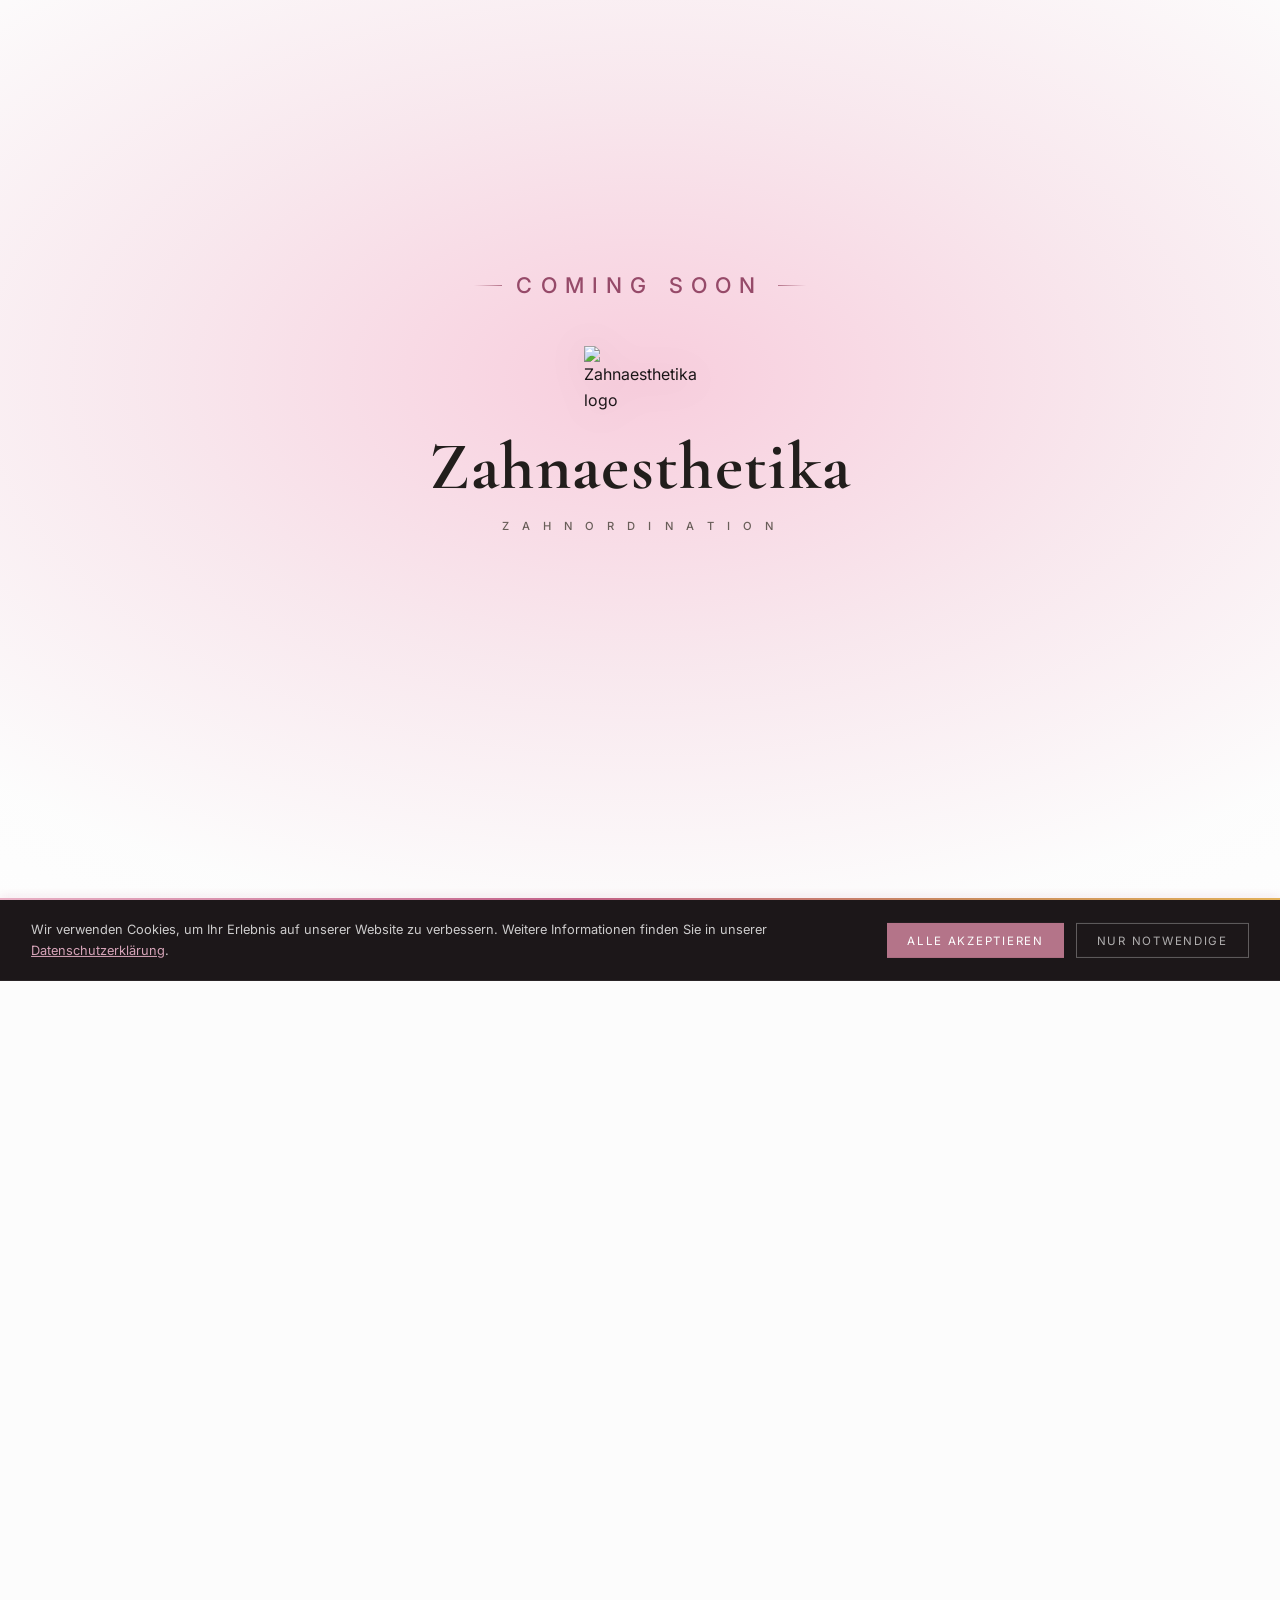
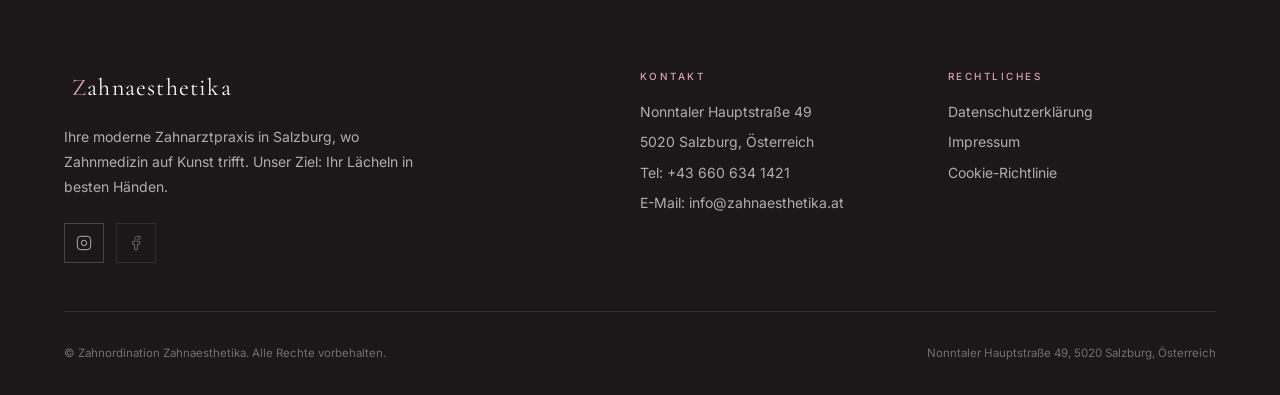
==== commit 7dca9ab4: "Add Kinderzahnheilkunde and Zahnaufhellung services, Wahlärztin billing note" ====
--- a/index.html
+++ b/index.html
@@ -160,6 +160,8 @@
     <div class="marquee-item"><span class="marquee-dot"></span> Radiologische Diagnostik</div>
     <div class="marquee-item"><span class="marquee-dot"></span> <em>Professionelle Zahnreinigung</em></div>
     <div class="marquee-item"><span class="marquee-dot"></span> Konservierende Zahnmedizin</div>
+    <div class="marquee-item"><span class="marquee-dot"></span> <em>Kinderzahnheilkunde</em></div>
+    <div class="marquee-item"><span class="marquee-dot"></span> Zahnaufhellung</div>
     <div class="marquee-item"><span class="marquee-dot"></span> <em>Ästhetische Zahnmedizin</em></div>
     <div class="marquee-item"><span class="marquee-dot"></span> Implantologie</div>
     <div class="marquee-item"><span class="marquee-dot"></span> <em>Parodontologie</em></div>
@@ -168,6 +170,8 @@
     <div class="marquee-item"><span class="marquee-dot"></span> Radiologische Diagnostik</div>
     <div class="marquee-item"><span class="marquee-dot"></span> <em>Professionelle Zahnreinigung</em></div>
     <div class="marquee-item"><span class="marquee-dot"></span> Konservierende Zahnmedizin</div>
+    <div class="marquee-item"><span class="marquee-dot"></span> <em>Kinderzahnheilkunde</em></div>
+    <div class="marquee-item"><span class="marquee-dot"></span> Zahnaufhellung</div>
   </div>
 </div>
 
@@ -344,6 +348,24 @@
           <p>Dauerhafte Zahnimplantate als natürlicher Ersatz für fehlende Zähne, für höchste Lebensqualität.</p>
         </div>
 
+        <div class="service-card">
+          <svg class="service-icon" viewBox="0 0 24 24" fill="none" stroke="currentColor" stroke-width="1.3" stroke-linecap="round" stroke-linejoin="round" aria-hidden="true">
+            <circle cx="12" cy="12" r="10"/><path d="M8 14s1.5 2 4 2 4-2 4-2"/><line x1="9" y1="9" x2="9.01" y2="9"/><line x1="15" y1="9" x2="15.01" y2="9"/>
+          </svg>
+          <div class="service-num">09</div>
+          <h3>Kinderzahnheilkunde</h3>
+          <p>Gesunde Milch- und bleibende Zähne durch Kariesvorbeugung – wir gestalten den Zahnarztbesuch positiv und ohne Angst.</p>
+        </div>
+
+        <div class="service-card">
+          <svg class="service-icon" viewBox="0 0 24 24" fill="none" stroke="currentColor" stroke-width="1.3" stroke-linecap="round" stroke-linejoin="round" aria-hidden="true">
+            <circle cx="12" cy="12" r="4"/><path d="M12 2v2M12 20v2M4.93 4.93l1.41 1.41M17.66 17.66l1.41 1.41M2 12h2M20 12h2M6.34 17.66l-1.41 1.41M19.07 4.93l-1.41 1.41"/>
+          </svg>
+          <div class="service-num">10</div>
+          <h3>Zahnaufhellung</h3>
+          <p>Professionelle, schonende Aufhellung reduziert Verfärbungen für ein strahlendes, natürliches Lächeln.</p>
+        </div>
+
       </div>
     </div>
   </div>
@@ -547,6 +569,8 @@
             <div class="contact-value">Nonntaler Hauptstraße 49, 5020 Salzburg</div>
           </div>
         </a>
+
+        <p class="contact-note">Wahlärztin — die Rechnung kann direkt bei Ihrer Krankenkasse eingereicht werden.</p>
 
       </div>
 
--- a/style.css
+++ b/style.css
@@ -651,6 +651,13 @@
 .contact-label { font-size: 0.62rem; text-transform: uppercase; letter-spacing: 0.2em; color: var(--muted-fg); margin-bottom: 0.25rem; }
 .contact-value { font-family: var(--font-display); font-size: 1.2rem; }
 
+.contact-note {
+  font-size: 0.8rem;
+  color: var(--muted-fg);
+  line-height: 1.6;
+  padding: 0 0.25rem;
+}
+
 .contact-form {
   background: var(--card);
   border: 1px solid var(--border);
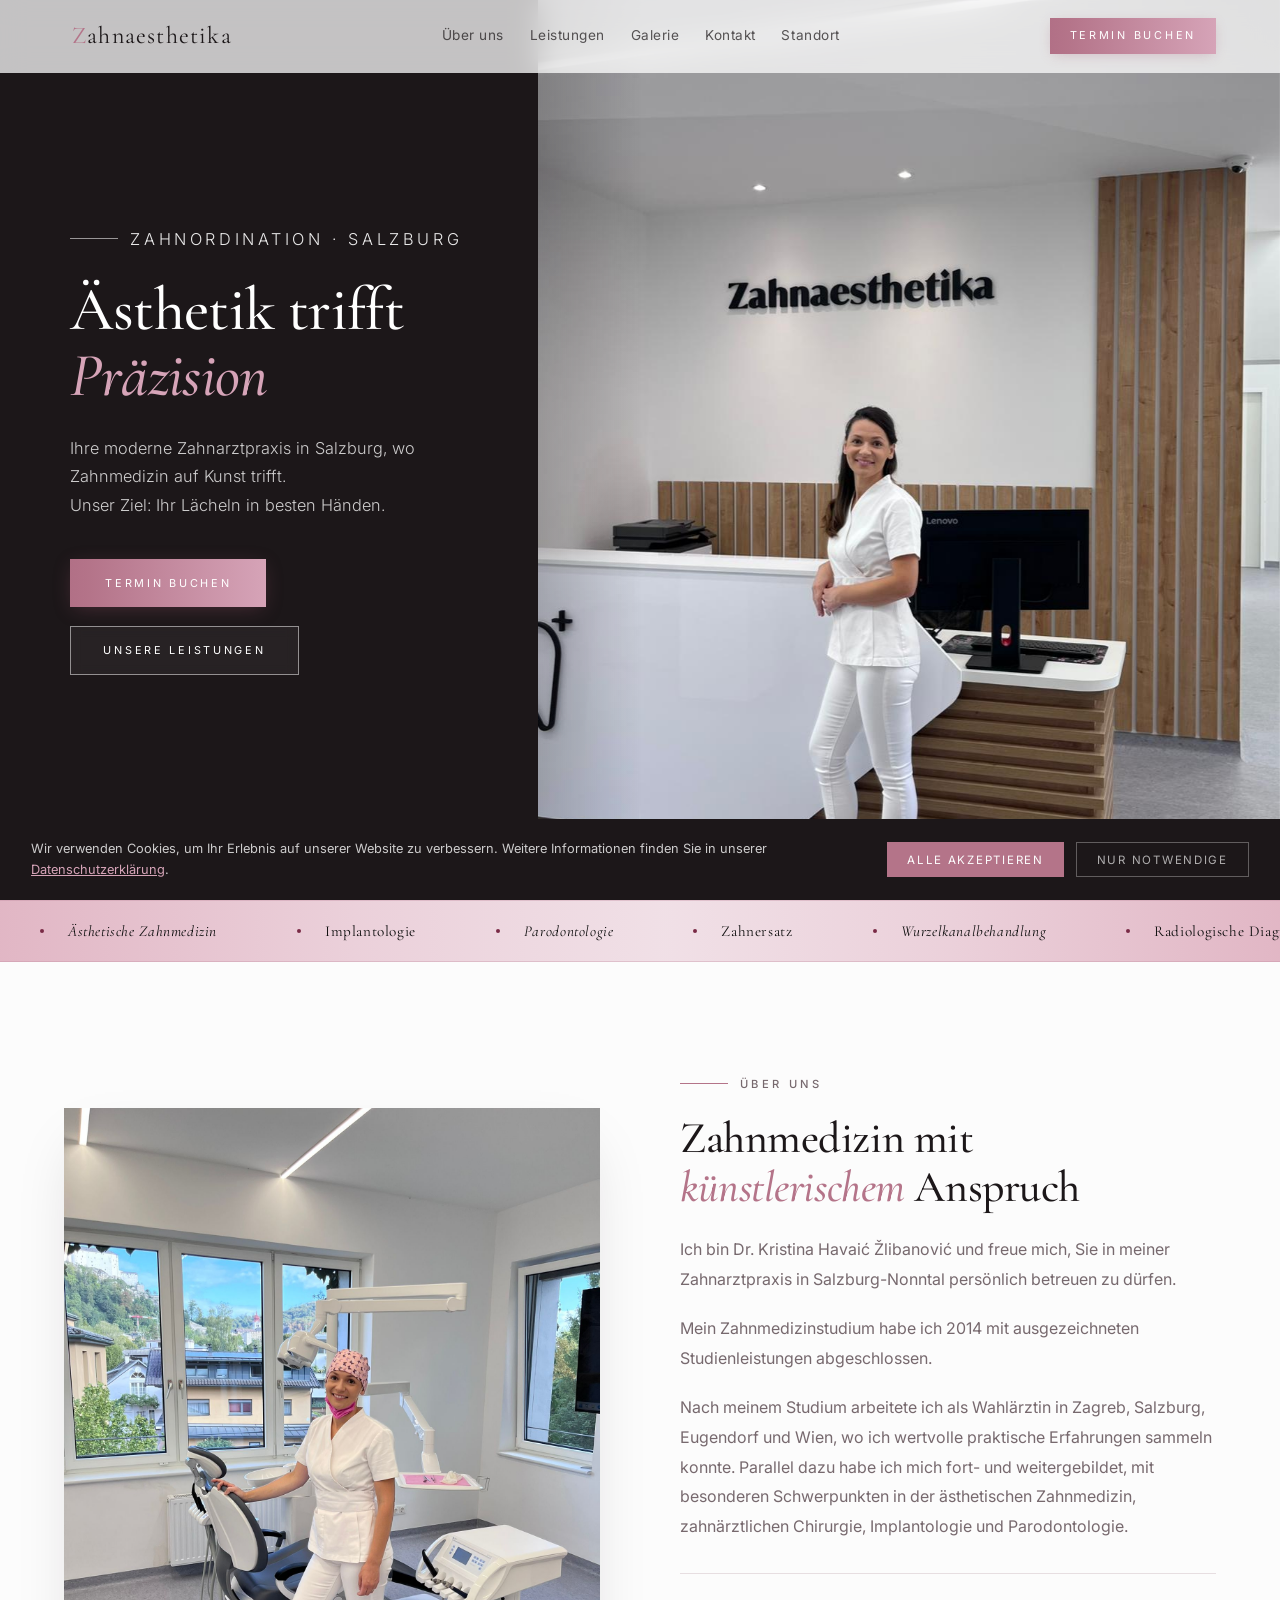
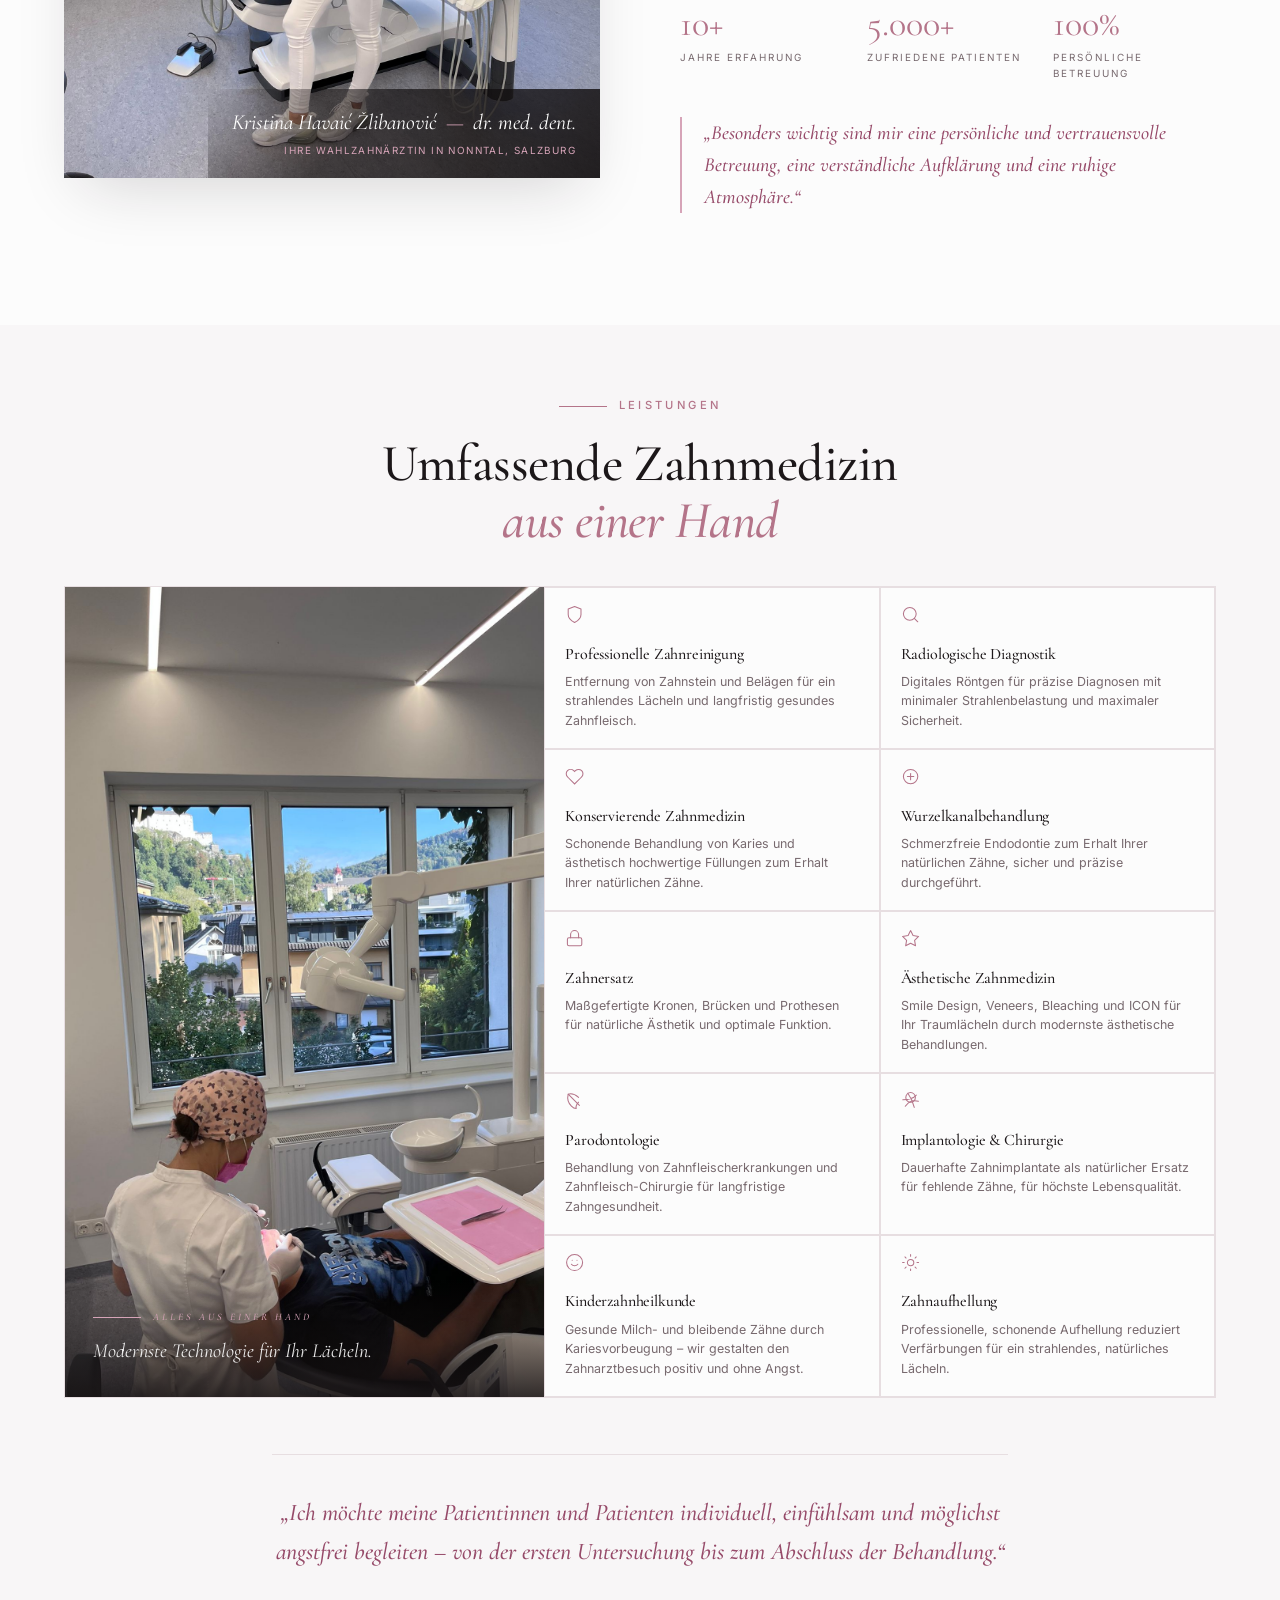
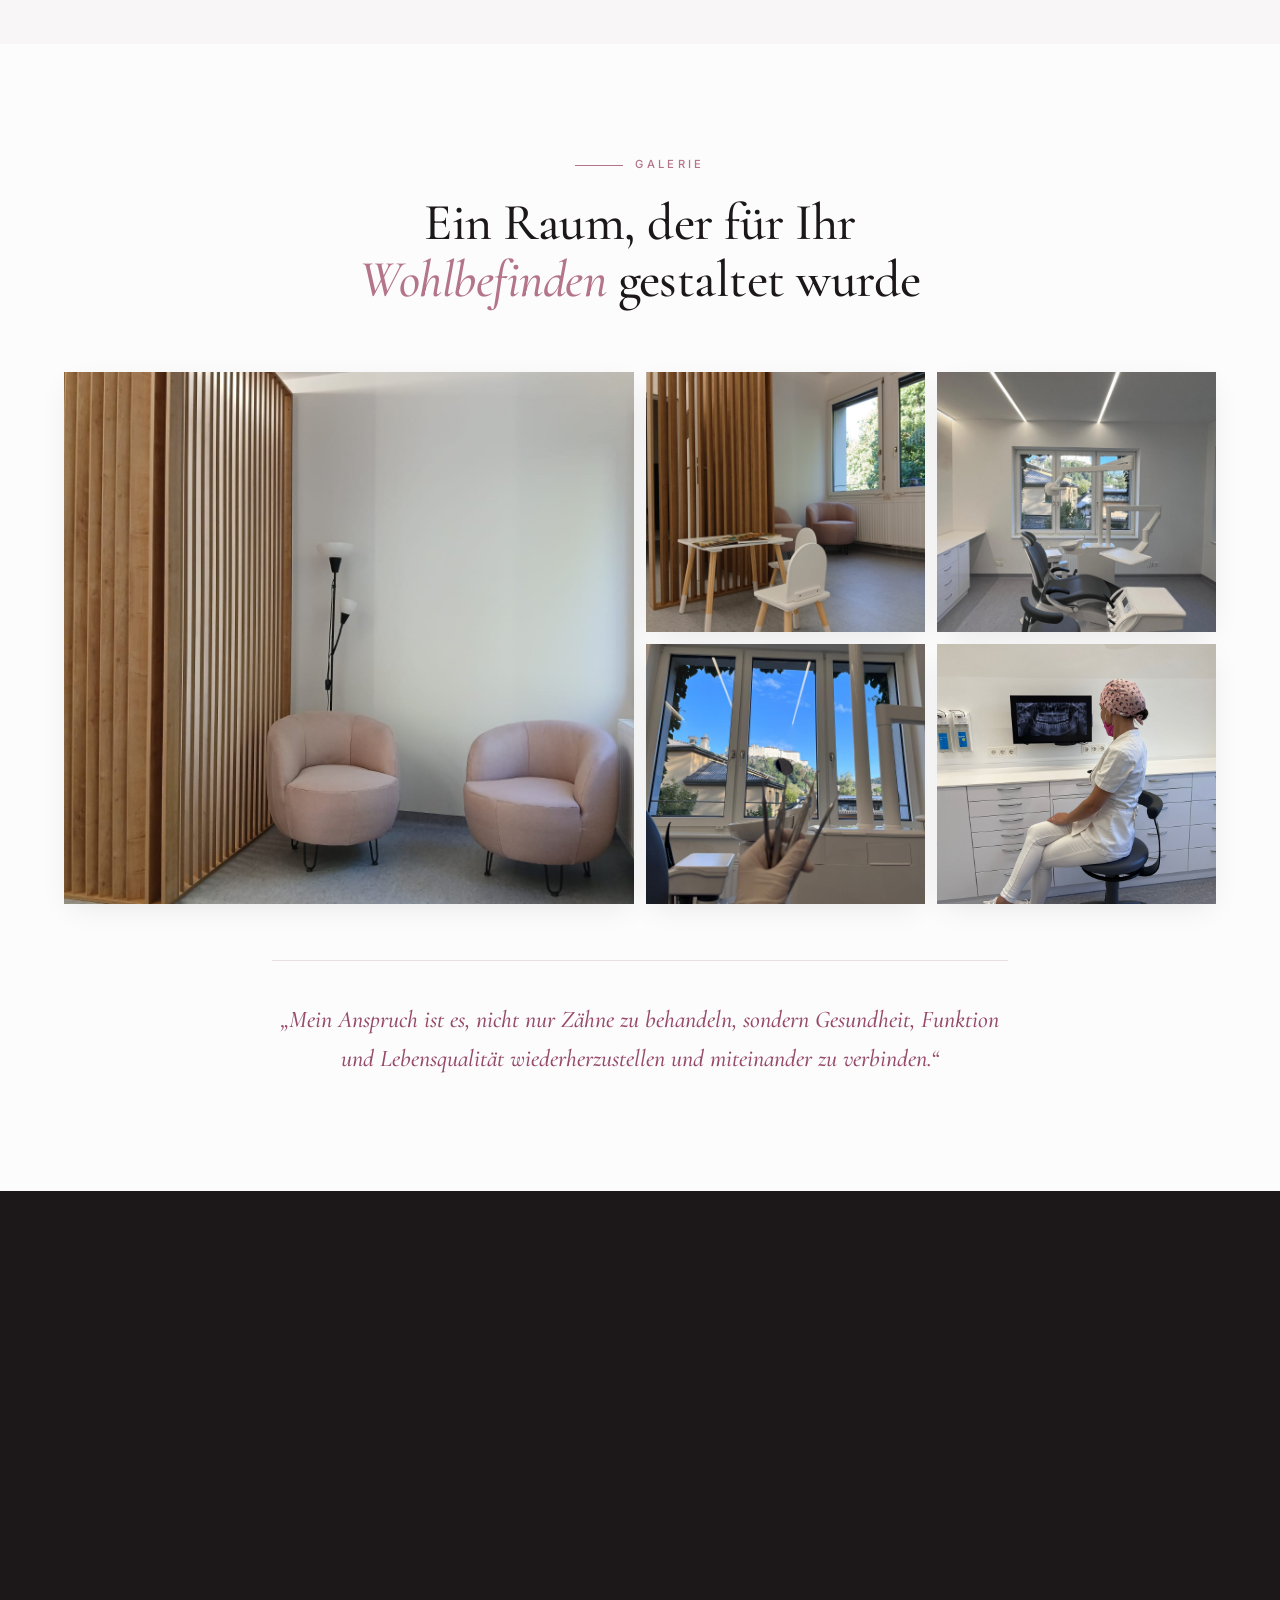
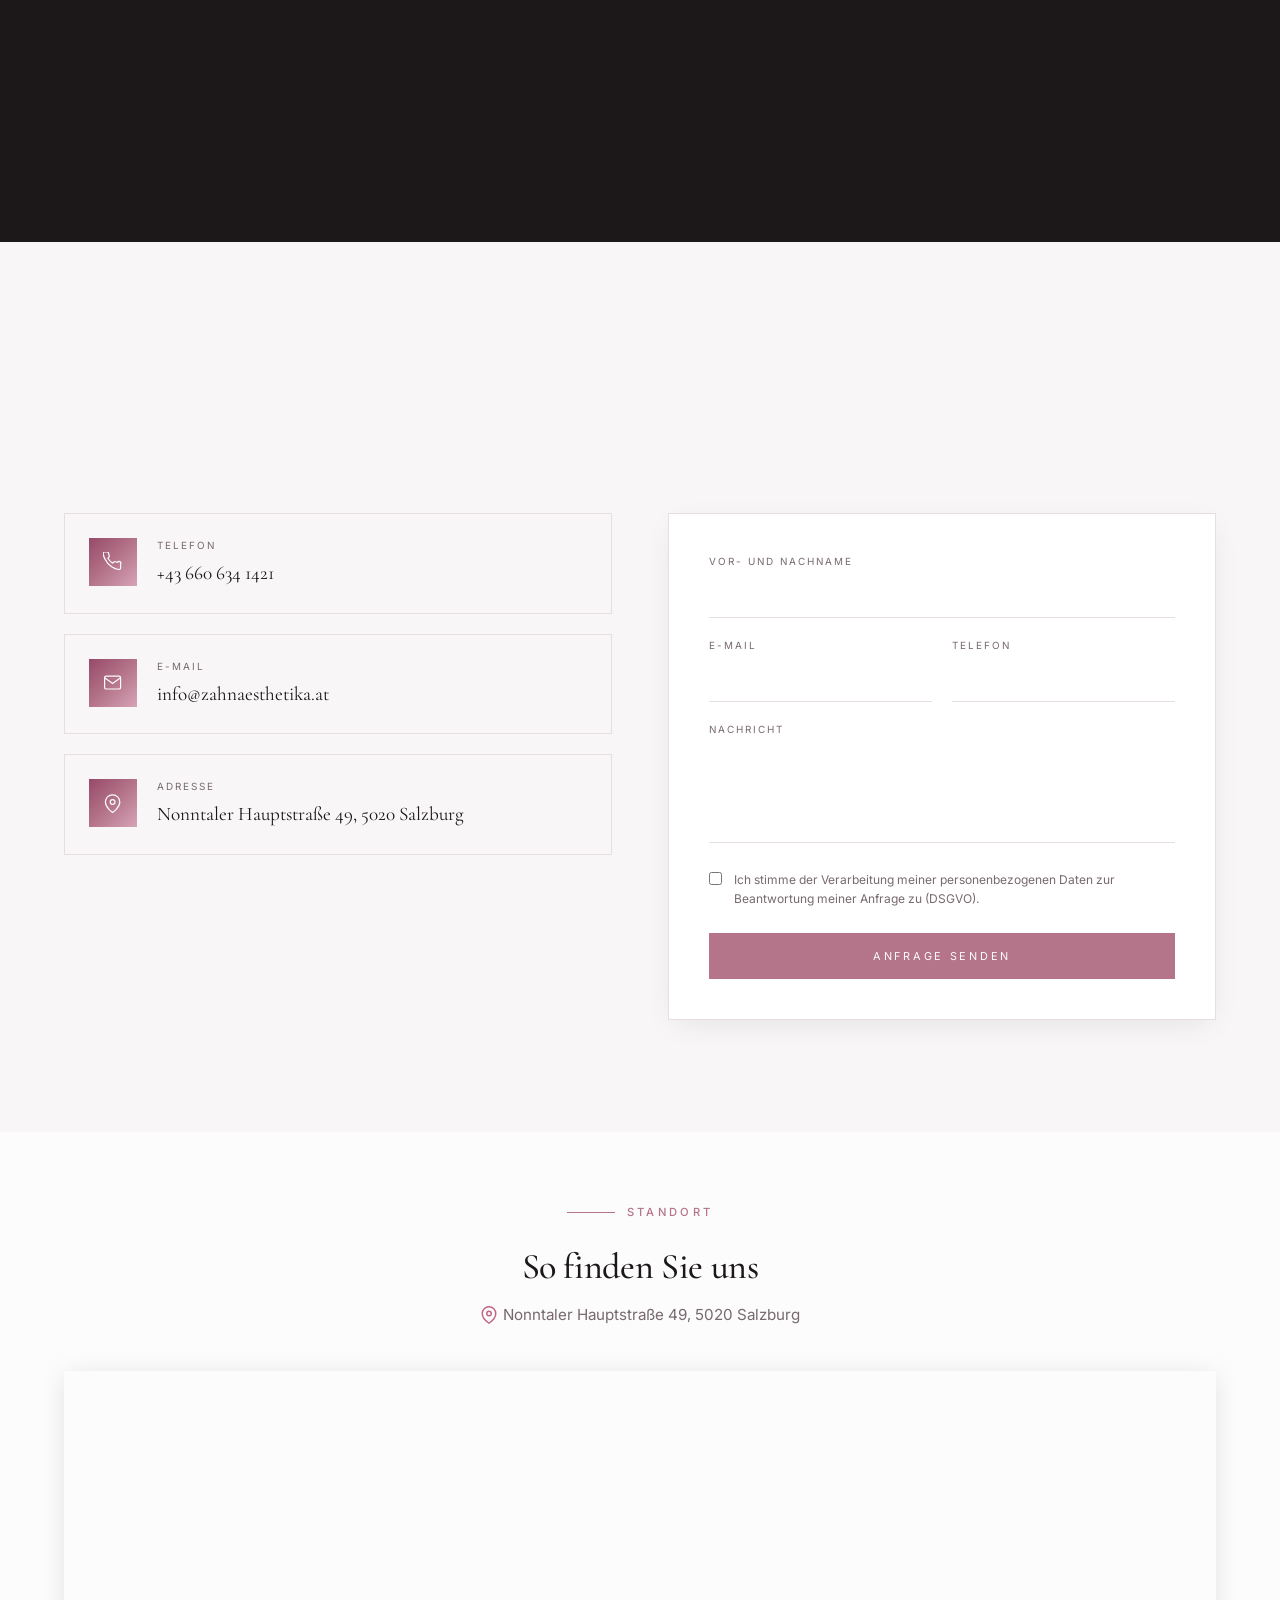
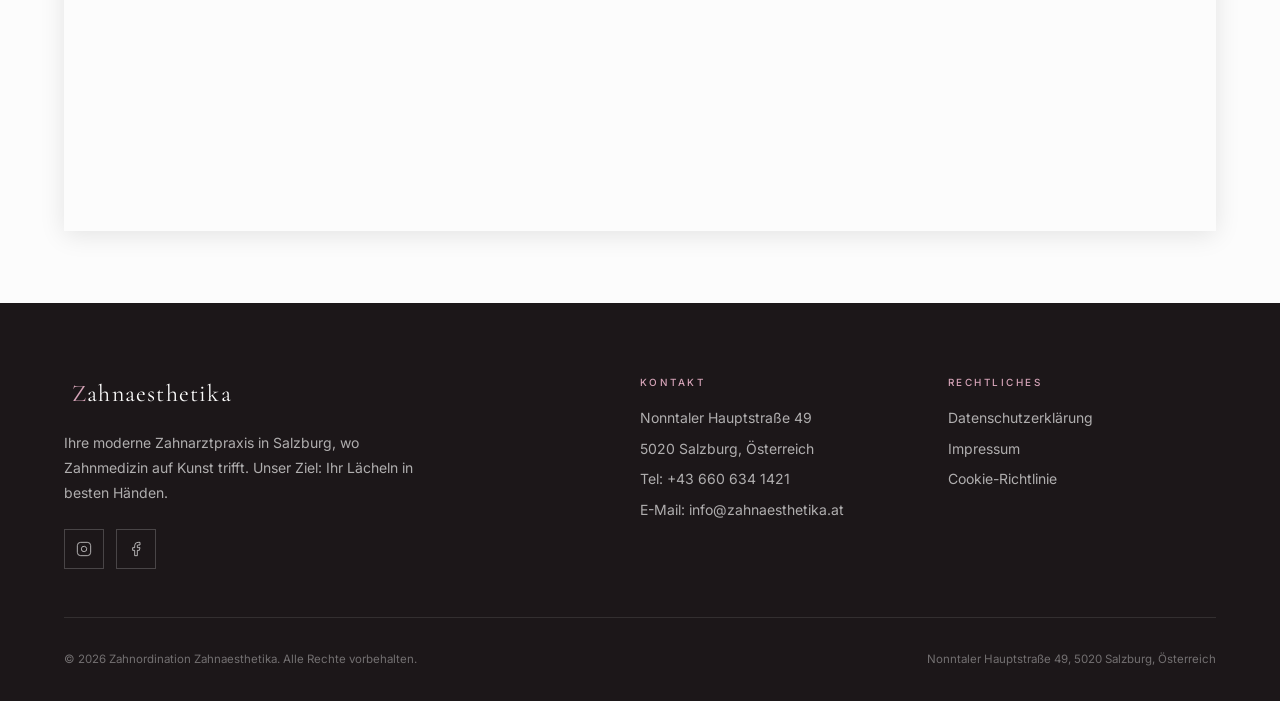
==== commit c14f732a: "novi update deveti mj" ====
--- a/index.html
+++ b/index.html
@@ -54,7 +54,7 @@
   <div class="pl-inner">
 
     <!-- Coming soon oznaka -->
-    <div class="pl-badge">Coming Soon</div>
+    <div class="pl-badge">Herzlich Willkommen!</div>
 
     <!-- Logo mark: stvarni logo ordinacije -->
     <div class="pl-logo-mark">
@@ -90,6 +90,7 @@
       <a href="#leistungen">Leistungen</a>
       <a href="#galerie">Galerie</a>
       <a href="#kontakt">Kontakt</a>
+      <a href="#standort">Standort</a>
     </nav>
 
     <a href="#kontakt" class="nav-cta">Termin buchen</a>
@@ -106,6 +107,7 @@
         <a href="#leistungen">Leistungen</a>
         <a href="#galerie">Galerie</a>
         <a href="#kontakt">Kontakt</a>
+        <a href="#standort">Standort</a>
         <a href="#kontakt" style="color:var(--gold);font-weight:500">&#8594; Termin buchen</a>
       </nav>
     </div>
@@ -115,24 +117,8 @@
 
 <!-- HERO -->
 <section id="hero">
-  <div class="hero-cs-bg" aria-hidden="true"></div>
-  <div class="hero-overlay" aria-hidden="true"></div>
-  <div class="hero-cs-watermark" aria-hidden="true">
-    <div class="hero-cs-orn">
-      <span class="cs-line-h"></span>
-      <svg viewBox="0 0 10 10" fill="currentColor" class="cs-gem"><polygon points="5,0 10,5 5,10 0,5"/></svg>
-      <span class="cs-line-h"></span>
-    </div>
-    <p class="hero-cs-text">Demnächst</p>
-    <p class="hero-cs-sub">B A L D &nbsp;&nbsp; V E R F Ü G B A R</p>
-    <div class="hero-cs-orn">
-      <span class="cs-line-h"></span>
-      <svg viewBox="0 0 10 10" fill="currentColor" class="cs-gem"><polygon points="5,0 10,5 5,10 0,5"/></svg>
-      <span class="cs-line-h"></span>
-    </div>
-  </div>
-  <div class="hero-content">
-    <div class="hero-glass">
+  <div class="hero-split">
+    <div class="hero-text-col">
       <p class="eyebrow">Zahnordination · Salzburg</p>
       <h1>Ästhetik trifft<br /><em>Präzision</em></h1>
       <p>
@@ -143,6 +129,9 @@
         <a href="#kontakt" class="btn-primary">Termin buchen</a>
         <a href="#leistungen" class="btn-outline">Unsere Leistungen</a>
       </div>
+    </div>
+    <div class="hero-photo-col">
+      <img class="hero-bg-img" src="images/slike_ordinacija/1.slika.jpeg" alt="Empfang der Praxis Zahnaesthetika" />
     </div>
   </div>
   <div class="scroll-indicator" aria-hidden="true"></div>
@@ -182,27 +171,10 @@
     <div class="about-grid reveal">
 
       <div class="about-img-wrap">
-        <!-- Wenn Sie ein Foto haben, ersetzen Sie den Platzhalter durch:
-             <img src="assets/doctor.jpg" alt="Zahnärztin der Praxis" loading="lazy" /> -->
-        <div class="photo-placeholder" aria-hidden="true">
-          <div class="cs-content">
-            <div class="cs-ornament">
-              <span class="cs-line-h"></span>
-              <svg viewBox="0 0 10 10" fill="currentColor" class="cs-gem"><polygon points="5,0 10,5 5,10 0,5"/></svg>
-              <span class="cs-line-h"></span>
-            </div>
-            <p class="cs-title">Demnächst</p>
-            <p class="cs-sub">B A L D &nbsp;&nbsp; V E R F Ü G B A R</p>
-            <div class="cs-ornament">
-              <span class="cs-line-h"></span>
-              <svg viewBox="0 0 10 10" fill="currentColor" class="cs-gem"><polygon points="5,0 10,5 5,10 0,5"/></svg>
-              <span class="cs-line-h"></span>
-            </div>
-          </div>
-          <span class="ph-corner ph-tl"></span>
-          <span class="ph-corner ph-tr"></span>
-          <span class="ph-corner ph-bl"></span>
-          <span class="ph-corner ph-br"></span>
+        <img src="images/slike_ordinacija/kika%20biografija.jpeg" alt="Dr. Kristina Havaić Žlibanović, Zahnärztin der Praxis Zahnaesthetika" loading="lazy" />
+        <div class="about-img-caption">
+          <p class="aic-name">Kristina Havaić Žlibanović <span class="aic-divider">&mdash;</span> dr. med. dent.</p>
+          <p class="aic-role">Ihre Wahlzahnärztin in Nonntal, Salzburg</p>
         </div>
       </div>
 
@@ -210,12 +182,13 @@
         <p class="eyebrow">Über uns</p>
         <h2>Zahnmedizin mit <em>künstlerischem</em> Anspruch</h2>
         <p>
-          Unser Team verbindet klassische und moderne Zahnmedizin mit künstlerischem Anspruch.
-          Wir legen großen Wert auf persönliche Betreuung und ein stressfreies Behandlungserlebnis.
+          Ich bin Dr. Kristina Havaić Žlibanović und freue mich, Sie in meiner Zahnarztpraxis in Salzburg-Nonntal persönlich betreuen zu dürfen.
         </p>
         <p>
-          Wir bieten Ihnen eine Kombination aus Präzision, Erfahrung und Ästhetik,
-          damit Ihr Lächeln gesund und schön bleibt.
+          Mein Zahnmedizinstudium habe ich 2014 mit ausgezeichneten Studienleistungen abgeschlossen.
+        </p>
+        <p>
+          Nach meinem Studium arbeitete ich als Wahlärztin in Zagreb, Salzburg, Eugendorf und Wien, wo ich wertvolle praktische Erfahrungen sammeln konnte. Parallel dazu habe ich mich fort- und weitergebildet, mit besonderen Schwerpunkten in der ästhetischen Zahnmedizin, zahnärztlichen Chirurgie, Implantologie und Parodontologie.
         </p>
 
         <div class="about-stats">
@@ -232,6 +205,10 @@
             <div class="stat-label">Persönliche Betreuung</div>
           </div>
         </div>
+
+        <blockquote class="about-quote">
+          <p>„Besonders wichtig sind mir eine persönliche und vertrauensvolle Betreuung, eine verständliche Aufklärung und eine ruhige Atmosphäre.“</p>
+        </blockquote>
       </div>
 
     </div>
@@ -250,22 +227,7 @@
     <div class="services-split reveal">
 
       <div class="services-photo">
-        <div class="img-cs img-cs--mid" aria-hidden="true">
-          <div class="cs-content">
-            <div class="cs-ornament">
-              <span class="cs-line-h"></span>
-              <svg viewBox="0 0 10 10" fill="currentColor" class="cs-gem"><polygon points="5,0 10,5 5,10 0,5"/></svg>
-              <span class="cs-line-h"></span>
-            </div>
-            <p class="cs-title">Demnächst</p>
-            <p class="cs-sub">B A L D &nbsp;&nbsp; V E R F Ü G B A R</p>
-            <div class="cs-ornament">
-              <span class="cs-line-h"></span>
-              <svg viewBox="0 0 10 10" fill="currentColor" class="cs-gem"><polygon points="5,0 10,5 5,10 0,5"/></svg>
-              <span class="cs-line-h"></span>
-            </div>
-          </div>
-        </div>
+        <img src="images/slike_ordinacija/leistungen.jpeg" alt="Behandlung in der Praxis Zahnaesthetika" loading="lazy" />
         <div class="services-photo-caption">
           <p class="eyebrow">Alles aus einer Hand</p>
           <p>Modernste Technologie für Ihr Lächeln.</p>
@@ -278,7 +240,6 @@
           <svg class="service-icon" viewBox="0 0 24 24" fill="none" stroke="currentColor" stroke-width="1.3" stroke-linecap="round" stroke-linejoin="round" aria-hidden="true">
             <path d="M12 22s8-4 8-10V5l-8-3-8 3v7c0 6 8 10 8 10z"/>
           </svg>
-          <div class="service-num">01</div>
           <h3>Professionelle Zahnreinigung</h3>
           <p>Entfernung von Zahnstein und Belägen für ein strahlendes Lächeln und langfristig gesundes Zahnfleisch.</p>
         </div>
@@ -287,7 +248,6 @@
           <svg class="service-icon" viewBox="0 0 24 24" fill="none" stroke="currentColor" stroke-width="1.3" stroke-linecap="round" aria-hidden="true">
             <circle cx="11" cy="11" r="8"/><line x1="21" y1="21" x2="16.65" y2="16.65"/>
           </svg>
-          <div class="service-num">02</div>
           <h3>Radiologische Diagnostik</h3>
           <p>Digitales Röntgen für präzise Diagnosen mit minimaler Strahlenbelastung und maximaler Sicherheit.</p>
         </div>
@@ -296,7 +256,6 @@
           <svg class="service-icon" viewBox="0 0 24 24" fill="none" stroke="currentColor" stroke-width="1.3" stroke-linecap="round" aria-hidden="true">
             <path d="M20.84 4.61a5.5 5.5 0 0 0-7.78 0L12 5.67l-1.06-1.06a5.5 5.5 0 0 0-7.78 7.78l1.06 1.06L12 21.23l7.78-7.78 1.06-1.06a5.5 5.5 0 0 0 0-7.78z"/>
           </svg>
-          <div class="service-num">03</div>
           <h3>Konservierende Zahnmedizin</h3>
           <p>Schonende Behandlung von Karies und ästhetisch hochwertige Füllungen zum Erhalt Ihrer natürlichen Zähne.</p>
         </div>
@@ -305,7 +264,6 @@
           <svg class="service-icon" viewBox="0 0 24 24" fill="none" stroke="currentColor" stroke-width="1.3" stroke-linecap="round" aria-hidden="true">
             <circle cx="12" cy="12" r="9"/><line x1="12" y1="8" x2="12" y2="16"/><line x1="8" y1="12" x2="16" y2="12"/>
           </svg>
-          <div class="service-num">04</div>
           <h3>Wurzelkanalbehandlung</h3>
           <p>Schmerzfreie Endodontie zum Erhalt Ihrer natürlichen Zähne, sicher und präzise durchgeführt.</p>
         </div>
@@ -314,7 +272,6 @@
           <svg class="service-icon" viewBox="0 0 24 24" fill="none" stroke="currentColor" stroke-width="1.3" stroke-linecap="round" aria-hidden="true">
             <rect x="3" y="11" width="18" height="10" rx="2"/><path d="M7 11V7a5 5 0 0 1 10 0v4"/>
           </svg>
-          <div class="service-num">05</div>
           <h3>Zahnersatz</h3>
           <p>Maßgefertigte Kronen, Brücken und Prothesen für natürliche Ästhetik und optimale Funktion.</p>
         </div>
@@ -323,7 +280,6 @@
           <svg class="service-icon" viewBox="0 0 24 24" fill="none" stroke="currentColor" stroke-width="1.3" stroke-linecap="round" stroke-linejoin="round" aria-hidden="true">
             <polygon points="12 2 15.09 8.26 22 9.27 17 14.14 18.18 21.02 12 17.77 5.82 21.02 7 14.14 2 9.27 8.91 8.26 12 2"/>
           </svg>
-          <div class="service-num">06</div>
           <h3>Ästhetische Zahnmedizin</h3>
           <p>Smile Design, Veneers, Bleaching und ICON für Ihr Traumlächeln durch modernste ästhetische Behandlungen.</p>
         </div>
@@ -333,7 +289,6 @@
             <path d="M17 8c0 0-7-6-13-4C2 12 6 17 8 19c3 3 6 3 6 3s-1-4 3-8"/>
             <path d="M4 4l14 14"/>
           </svg>
-          <div class="service-num">07</div>
           <h3>Parodontologie</h3>
           <p>Behandlung von Zahnfleischerkrankungen und Zahnfleisch-Chirurgie für langfristige Zahngesundheit.</p>
         </div>
@@ -343,7 +298,6 @@
             <circle cx="12" cy="8" r="6"/>
             <path d="M8.56 2.75c4.37 6.03 6.02 9.42 8.03 17.72m2.54-15.38c-3.72 4.35-8.94 5.66-16.88 5.85m19.5 1.9c-3.5-.93-6.63-.82-8.94 0-2.58.92-5.01 2.86-7.44 6.32"/>
           </svg>
-          <div class="service-num">08</div>
           <h3>Implantologie &amp; Chirurgie</h3>
           <p>Dauerhafte Zahnimplantate als natürlicher Ersatz für fehlende Zähne, für höchste Lebensqualität.</p>
         </div>
@@ -352,7 +306,6 @@
           <svg class="service-icon" viewBox="0 0 24 24" fill="none" stroke="currentColor" stroke-width="1.3" stroke-linecap="round" stroke-linejoin="round" aria-hidden="true">
             <circle cx="12" cy="12" r="10"/><path d="M8 14s1.5 2 4 2 4-2 4-2"/><line x1="9" y1="9" x2="9.01" y2="9"/><line x1="15" y1="9" x2="15.01" y2="9"/>
           </svg>
-          <div class="service-num">09</div>
           <h3>Kinderzahnheilkunde</h3>
           <p>Gesunde Milch- und bleibende Zähne durch Kariesvorbeugung – wir gestalten den Zahnarztbesuch positiv und ohne Angst.</p>
         </div>
@@ -361,13 +314,16 @@
           <svg class="service-icon" viewBox="0 0 24 24" fill="none" stroke="currentColor" stroke-width="1.3" stroke-linecap="round" stroke-linejoin="round" aria-hidden="true">
             <circle cx="12" cy="12" r="4"/><path d="M12 2v2M12 20v2M4.93 4.93l1.41 1.41M17.66 17.66l1.41 1.41M2 12h2M20 12h2M6.34 17.66l-1.41 1.41M19.07 4.93l-1.41 1.41"/>
           </svg>
-          <div class="service-num">10</div>
           <h3>Zahnaufhellung</h3>
           <p>Professionelle, schonende Aufhellung reduziert Verfärbungen für ein strahlendes, natürliches Lächeln.</p>
         </div>
 
       </div>
     </div>
+
+    <blockquote class="section-quote reveal">
+      <p>„Ich möchte meine Patientinnen und Patienten individuell, einfühlsam und möglichst angstfrei begleiten &ndash; von der ersten Untersuchung bis zum Abschluss der Behandlung.“</p>
+    </blockquote>
   </div>
 </section>
 
@@ -382,87 +338,36 @@
 
     <div class="gallery-grid reveal">
 
-      <div class="gallery-item" tabindex="0" role="button" aria-label="Bild vergrößern: Empfang">
-        <div class="img-cs img-cs--light" aria-hidden="true">
-          <div class="cs-content">
-            <div class="cs-ornament">
-              <span class="cs-line-h"></span>
-              <svg viewBox="0 0 10 10" fill="currentColor" class="cs-gem"><polygon points="5,0 10,5 5,10 0,5"/></svg>
-              <span class="cs-line-h"></span>
-            </div>
-            <p class="cs-title">Demnächst</p>
-            <p class="cs-sub">B A L D &nbsp;&nbsp; V E R F Ü G B A R</p>
-            <div class="cs-ornament">
-              <span class="cs-line-h"></span>
-              <svg viewBox="0 0 10 10" fill="currentColor" class="cs-gem"><polygon points="5,0 10,5 5,10 0,5"/></svg>
-              <span class="cs-line-h"></span>
-            </div>
-          </div>
-        </div>
-        <div class="gallery-overlay"><span>Empfang</span></div>
+      <div class="gallery-item" tabindex="0" role="button" aria-label="Bild vergrößern: Wartezimmer">
+        <img src="images/slike_ordinacija/galerija%20slika3.jpeg" alt="Empfangs- und Wartebereich der Praxis Zahnaesthetika" loading="lazy" />
+        <div class="gallery-overlay"><span>Wartezimmer</span></div>
+      </div>
+
+      <div class="gallery-item" tabindex="0" role="button" aria-label="Bild vergrößern: Kinderecke">
+        <img src="images/slike_ordinacija/galerija%20slika2.jpeg" alt="Kinderecke in der Praxis Zahnaesthetika" loading="lazy" />
+        <div class="gallery-overlay"><span>Kinderecke</span></div>
       </div>
 
       <div class="gallery-item" tabindex="0" role="button" aria-label="Bild vergrößern: Behandlungsraum">
-        <div class="img-cs img-cs--mid" aria-hidden="true">
-          <div class="cs-content">
-            <div class="cs-ornament">
-              <span class="cs-line-h"></span>
-              <svg viewBox="0 0 10 10" fill="currentColor" class="cs-gem"><polygon points="5,0 10,5 5,10 0,5"/></svg>
-              <span class="cs-line-h"></span>
-            </div>
-            <p class="cs-title">Demnächst</p>
-            <p class="cs-sub">B A L D &nbsp;&nbsp; V E R F Ü G B A R</p>
-            <div class="cs-ornament">
-              <span class="cs-line-h"></span>
-              <svg viewBox="0 0 10 10" fill="currentColor" class="cs-gem"><polygon points="5,0 10,5 5,10 0,5"/></svg>
-              <span class="cs-line-h"></span>
-            </div>
-          </div>
-        </div>
+        <img src="images/slike_ordinacija/ordinacija%202.jpeg" alt="Behandlungsraum der Praxis Zahnaesthetika" loading="lazy" />
         <div class="gallery-overlay"><span>Behandlungsraum</span></div>
       </div>
 
       <div class="gallery-item" tabindex="0" role="button" aria-label="Bild vergrößern: Dentalgeräte">
-        <div class="img-cs img-cs--light" aria-hidden="true">
-          <div class="cs-content">
-            <div class="cs-ornament">
-              <span class="cs-line-h"></span>
-              <svg viewBox="0 0 10 10" fill="currentColor" class="cs-gem"><polygon points="5,0 10,5 5,10 0,5"/></svg>
-              <span class="cs-line-h"></span>
-            </div>
-            <p class="cs-title">Demnächst</p>
-            <p class="cs-sub">B A L D &nbsp;&nbsp; V E R F Ü G B A R</p>
-            <div class="cs-ornament">
-              <span class="cs-line-h"></span>
-              <svg viewBox="0 0 10 10" fill="currentColor" class="cs-gem"><polygon points="5,0 10,5 5,10 0,5"/></svg>
-              <span class="cs-line-h"></span>
-            </div>
-          </div>
-        </div>
+        <img src="images/slike_ordinacija/galerija%20slika1.jpeg" alt="Moderne Dentalgeräte der Praxis Zahnaesthetika" loading="lazy" />
         <div class="gallery-overlay"><span>Dentalgeräte</span></div>
       </div>
 
-      <div class="gallery-item" tabindex="0" role="button" aria-label="Bild vergrößern: Wartebereich">
-        <div class="img-cs img-cs--mid" aria-hidden="true">
-          <div class="cs-content">
-            <div class="cs-ornament">
-              <span class="cs-line-h"></span>
-              <svg viewBox="0 0 10 10" fill="currentColor" class="cs-gem"><polygon points="5,0 10,5 5,10 0,5"/></svg>
-              <span class="cs-line-h"></span>
-            </div>
-            <p class="cs-title">Demnächst</p>
-            <p class="cs-sub">B A L D &nbsp;&nbsp; V E R F Ü G B A R</p>
-            <div class="cs-ornament">
-              <span class="cs-line-h"></span>
-              <svg viewBox="0 0 10 10" fill="currentColor" class="cs-gem"><polygon points="5,0 10,5 5,10 0,5"/></svg>
-              <span class="cs-line-h"></span>
-            </div>
-          </div>
-        </div>
-        <div class="gallery-overlay"><span>Wartebereich</span></div>
-      </div>
-
-    </div>
+      <div class="gallery-item" tabindex="0" role="button" aria-label="Bild vergrößern: Röntgendiagnostik">
+        <img src="images/slike_ordinacija/ordinacija%205.jpeg" alt="Digitale Röntgendiagnostik in der Praxis Zahnaesthetika" loading="lazy" />
+        <div class="gallery-overlay"><span>Röntgendiagnostik</span></div>
+      </div>
+
+    </div>
+
+    <blockquote class="section-quote reveal">
+      <p>„Mein Anspruch ist es, nicht nur Zähne zu behandeln, sondern Gesundheit, Funktion und Lebensqualität wiederherzustellen und miteinander zu verbinden.“</p>
+    </blockquote>
   </div>
 </section>
 
@@ -525,7 +430,6 @@
     <div class="section-header reveal">
       <p class="eyebrow">Kontakt</p>
       <h2>Vereinbaren Sie Ihren <em>Termin</em></h2>
-      <p class="section-note">Terminvereinbarungen sind ab dem 15. September 2026 möglich.</p>
     </div>
 
     <div class="contact-grid reveal">
@@ -569,8 +473,6 @@
             <div class="contact-value">Nonntaler Hauptstraße 49, 5020 Salzburg</div>
           </div>
         </a>
-
-        <p class="contact-note">Wahlärztin — die Rechnung kann direkt bei Ihrer Krankenkasse eingereicht werden.</p>
 
       </div>
 
@@ -641,10 +543,10 @@
       <div class="map-wrap">
         <iframe
           title="Standort der Praxis Zahnaesthetika"
-          src="https://maps.google.com/maps?q=Nonntaler+Hauptstra%C3%9Fe+49,+5020+Salzburg,+Austria&t=&z=15&ie=UTF8&iwloc=&output=embed"
+          src="https://www.google.com/maps/embed?pb=!1m18!1m12!1m3!1d1340.3081912681216!2d13.04968523967285!3d47.78888619999999!2m3!1f0!2f0!3f0!3m2!1i1024!2i768!4f13.1!3m3!1m2!1s0x47769148c51fd191%3A0x83ddc81c448e0cfe!2sZahnaesthetika!5e0!3m2!1sen!2shr!4v1789540865563!5m2!1sen!2shr"
           allowfullscreen
           loading="lazy"
-          referrerpolicy="no-referrer-when-downgrade"
+          referrerpolicy="strict-origin-when-cross-origin"
         ></iframe>
       </div>
 
@@ -672,11 +574,11 @@
               <line x1="17.5" y1="6.5" x2="17.51" y2="6.5"/>
             </svg>
           </a>
-          <span class="social-placeholder" aria-label="Facebook">
+          <a href="https://www.facebook.com/profile.php?id=61593370141613" target="_blank" rel="noopener" aria-label="Facebook">
             <svg viewBox="0 0 24 24" fill="none" stroke="currentColor" stroke-width="1.5" aria-hidden="true">
               <path d="M18 2h-3a5 5 0 00-5 5v3H7v4h3v8h4v-8h3l1-4h-4V7a1 1 0 011-1h3z"/>
             </svg>
-          </span>
+          </a>
         </div>
       </div>
 
@@ -756,7 +658,7 @@
       <p>Zahnärztliche Ordination</p>
 
       <h3>UID-Nummer</h3>
-      <p><span class="fill-in">⚠ UID-Nummer ergänzen</span></p>
+      <p>ATU83380468</p>
 
       <h3>Ort der Niederlassung</h3>
       <p>
--- a/style.css
+++ b/style.css
@@ -18,7 +18,6 @@
   --muted-fg:    hsl(340, 6%, 44%);
   --card:        hsl(0, 0%, 100%);
 
-  --gradient-hero:  linear-gradient(160deg, hsl(340 10% 6% / 0.82) 0%, hsl(340 20% 14% / 0.28) 100%);
   --gradient-gold:  linear-gradient(135deg, var(--gold-dark), var(--gold), var(--gold-light));
   --gradient-cream: linear-gradient(160deg, hsl(0, 0%, 100%) 0%, hsl(340, 16%, 97%) 55%, hsl(338, 22%, 95%) 100%);
 
@@ -156,7 +155,7 @@
 .nav-links {
   display: flex;
   align-items: center;
-  gap: 2rem;
+  gap: 1.6rem;
 }
 .nav-links a {
   font-size: 0.85rem;
@@ -233,67 +232,65 @@
 #hero {
   position: relative;
   min-height: 100vh;
-  display: flex;
-  align-items: center;
+  overflow: hidden;
+}
+.hero-split {
+  display: grid;
+  grid-template-columns: 42% 58%;
+  min-height: 100vh;
+}
+.hero-text-col {
+  background: var(--espresso);
+  display: flex;
+  flex-direction: column;
   justify-content: center;
-  overflow: hidden;
-}
-#hero video {
-  position: absolute;
-  inset: 0;
-  width: 100%;
-  height: 100%;
-  object-fit: cover;
-}
-.hero-overlay {
-  position: absolute;
-  inset: 0;
-  background: var(--gradient-hero);
-}
-.hero-content {
-  position: relative;
-  z-index: 10;
-  text-align: center;
-  padding: 0 1.5rem;
+  padding: 6rem clamp(2.25rem, 5.5vw, 5rem);
   animation: fade-up 0.9s var(--ease-smooth) both;
 }
-.hero-glass {
-  display: inline-block;
-  padding: 2.75rem 4rem;
-  background: hsl(0 0% 100% / 0.09);
-  backdrop-filter: blur(14px);
-  -webkit-backdrop-filter: blur(14px);
-  border: 1px solid hsl(0 0% 100% / 0.22);
-  border-radius: var(--radius);
-}
-.hero-glass .eyebrow {
+.hero-text-col .eyebrow {
   color: hsl(0 0% 100% / 0.9);
-  justify-content: center;
   margin-bottom: 1.5rem;
-}
-.hero-glass .eyebrow::before { background: hsl(0 0% 100% / 0.55); }
-.hero-glass h1 {
-  font-size: clamp(3rem, 8vw, 6rem);
-  line-height: 1.05;
+  letter-spacing: 0.22em;
+  white-space: nowrap;
+}
+.hero-text-col .eyebrow::before { background: hsl(0 0% 100% / 0.55); }
+.hero-text-col h1 {
+  font-size: clamp(2.5rem, 4.8vw, 4.3rem);
+  line-height: 1.08;
   color: hsl(0 0% 100%);
-  margin-bottom: 1.25rem;
-}
-.hero-glass h1 em { font-style: italic; color: var(--gold-light); }
-.hero-glass p {
-  max-width: 36rem;
-  margin-inline: auto;
-  color: hsl(0 0% 100% / 0.82);
-  font-size: 1.05rem;
+  margin-bottom: 1.5rem;
+}
+.hero-text-col h1 em { font-style: italic; color: var(--gold-light); }
+.hero-text-col p {
+  max-width: 28rem;
+  color: hsl(0 0% 100% / 0.78);
+  font-size: clamp(1.02rem, 1.05vw, 1.08rem);
   font-weight: 300;
   line-height: 1.75;
   margin-bottom: 2.5rem;
 }
+
+@media (min-width: 1650px) {
+  .hero-text-col { padding-left: 6rem; padding-right: 6rem; }
+  .hero-text-col h1 { font-size: 4.7rem; }
+  .hero-text-col p { max-width: 33rem; font-size: 1.12rem; }
+}
+.hero-photo-col {
+  position: relative;
+  overflow: hidden;
+}
+.hero-photo-col::after {
+  content: '';
+  position: absolute;
+  inset: 0;
+  background: linear-gradient(90deg, hsl(340 14% 6% / 0.22) 0%, transparent 14%);
+  pointer-events: none;
+}
 .hero-btns {
   display: flex;
   flex-wrap: wrap;
   align-items: center;
-  justify-content: center;
-  gap: 1rem;
+  gap: 1.15rem;
 }
 .btn-primary {
   background: linear-gradient(to right, var(--gold-dark) 0%, var(--gold) 55%, var(--gold-light) 100%);
@@ -303,8 +300,8 @@
   font-size: 0.68rem;
   text-transform: uppercase;
   letter-spacing: 0.25em;
-  padding: 0.85rem 1.75rem;
-  min-width: 11rem;
+  padding: 0.95rem 2rem;
+  min-width: 12.25rem;
   text-align: center;
   border: none;
   position: relative;
@@ -328,8 +325,8 @@
   font-size: 0.68rem;
   text-transform: uppercase;
   letter-spacing: 0.25em;
-  padding: 0.85rem 1.75rem;
-  min-width: 11rem;
+  padding: 0.95rem 2rem;
+  min-width: 12.25rem;
   text-align: center;
   background: hsl(0 0% 100% / 0.05);
   backdrop-filter: blur(6px);
@@ -397,6 +394,32 @@
   border: 1px solid var(--gold);
   z-index: -1;
 }
+
+.about-img-caption {
+  position: absolute;
+  right: 0;
+  bottom: 0;
+  max-width: 82%;
+  padding: 1.25rem 1.5rem;
+  text-align: right;
+  background: linear-gradient(135deg, transparent 0%, hsl(340 10% 6% / 0.68) 40%, hsl(340 10% 6% / 0.88) 100%);
+}
+.aic-name {
+  font-family: var(--font-display);
+  font-size: clamp(1.05rem, 2.1vw, 1.35rem);
+  font-style: italic;
+  line-height: 1.25;
+  color: hsl(0 0% 100%);
+}
+.aic-divider { color: var(--gold-light); font-style: normal; margin-inline: 0.2em; }
+.aic-role {
+  margin-top: 0.4rem;
+  font-family: var(--font-body);
+  font-size: 0.62rem;
+  text-transform: uppercase;
+  letter-spacing: 0.14em;
+  color: var(--gold-light);
+}
 .about-text .eyebrow { margin-bottom: 1.25rem; }
 .about-text h2 {
   font-size: clamp(1.8rem, 4vw, 2.75rem);
@@ -424,6 +447,38 @@
   margin-top: 0.5rem;
 }
 
+.about-quote {
+  margin: 2.2rem 0 0;
+  padding-left: 1.35rem;
+  border-left: 2px solid var(--gold-light);
+}
+.about-quote p {
+  font-family: var(--font-display);
+  font-style: italic;
+  font-weight: 500;
+  font-size: clamp(1.05rem, 1.7vw, 1.25rem);
+  line-height: 1.6;
+  color: var(--gold-dark);
+  margin: 0;
+}
+
+.section-quote {
+  max-width: 46rem;
+  margin: 3.5rem auto 0;
+  padding-top: 2.4rem;
+  border-top: 1px solid var(--border);
+  text-align: center;
+}
+.section-quote p {
+  font-family: var(--font-display);
+  font-style: italic;
+  font-weight: 500;
+  font-size: clamp(1.2rem, 2.3vw, 1.5rem);
+  line-height: 1.65;
+  color: var(--gold-dark);
+  margin: 0;
+}
+
 /* ============================================================
    USLUGE
    ============================================================ */
@@ -447,15 +502,6 @@
   position: relative;
   z-index: 1;
 }
-.service-num {
-  font-family: var(--font-display);
-  font-size: 3rem;
-  color: hsl(340 30% 58% / 0.18);
-  line-height: 1;
-  margin-bottom: 1rem;
-  transition: color 0.3s;
-}
-.service-card:hover .service-num { color: hsl(340 30% 58% / 0.55); }
 .service-card h3 { font-family: var(--font-display); font-size: 1.2rem; margin-bottom: 0.75rem; }
 .service-card p { font-size: 0.875rem; color: var(--muted-fg); line-height: 1.7; }
 
@@ -485,19 +531,23 @@
 .gallery-grid {
   display: grid;
   grid-template-columns: repeat(4, 1fr);
-  grid-auto-rows: 240px;
+  grid-auto-rows: 260px;
   gap: 0.75rem;
 }
 .gallery-item { overflow: hidden; box-shadow: var(--shadow-soft); cursor: pointer; }
 .gallery-item:nth-child(1) { grid-column: span 2; grid-row: span 2; }
-.gallery-item:nth-child(4) { grid-column: span 2; }
 .gallery-item img {
   width: 100%;
   height: 100%;
   object-fit: cover;
+  object-position: center;
   transition: transform 0.7s var(--ease-smooth);
 }
 .gallery-item:hover img { transform: scale(1.06); }
+
+/* Pojedinačna prilagodba isječka — da ključni motiv ostane vidljiv u kvadratnom kadru */
+.gallery-item:nth-child(4) img { object-position: center bottom; }
+.gallery-item:nth-child(5) img { object-position: 30% 28%; }
 
 /* Lightbox */
 .lightbox {
@@ -767,18 +817,6 @@
   transition: border-color 0.2s, color 0.2s;
 }
 .social-links a:hover { border-color: var(--gold-light); color: var(--gold-light); }
-.social-placeholder {
-  width: 2.5rem;
-  height: 2.5rem;
-  border: 1px solid hsl(0 0% 100% / 0.2);
-  display: flex;
-  align-items: center;
-  justify-content: center;
-  color: hsl(0 0% 100% / 0.65);
-  cursor: default;
-  opacity: 0.5;
-}
-.social-placeholder svg { width: 1rem; height: 1rem; }
 .social-links svg { width: 1rem; height: 1rem; }
 
 .footer-col h4 {
@@ -905,6 +943,23 @@
 /* ============================================================
    RESPONSIVE
    ============================================================ */
+@media (max-width: 1100px) {
+  #hero { min-height: auto; }
+  .hero-split {
+    grid-template-columns: 1fr;
+    grid-template-rows: 48vh auto;
+    min-height: auto;
+  }
+  .hero-photo-col { min-height: 48vh; order: -1; }
+  .hero-photo-col::after {
+    background: linear-gradient(180deg, transparent 70%, hsl(340 14% 6% / 0.18) 100%);
+  }
+  .hero-text-col { padding: 3rem 1.5rem 3.5rem; text-align: center; }
+  .hero-text-col .eyebrow { justify-content: center; white-space: normal; }
+  .hero-text-col p { margin-inline: auto; }
+  .hero-btns { justify-content: center; }
+}
+
 @media (max-width: 1024px) {
   .services-grid { grid-template-columns: repeat(2, 1fr); }
   .gallery-grid { grid-auto-rows: 200px; }
@@ -921,25 +976,22 @@
 
   .gallery-grid {
     grid-template-columns: 1fr 1fr;
-    grid-auto-rows: 180px;
+    grid-auto-rows: 190px;
   }
   .gallery-item:nth-child(1) { grid-column: span 2; grid-row: span 1; }
-  .gallery-item:nth-child(4) { grid-column: span 2; }
 
   .reviews-grid { grid-template-columns: 1fr; }
   .hours-grid { grid-template-columns: 1fr; gap: 3rem; }
   .contact-grid { grid-template-columns: 1fr; }
   .footer-grid { grid-template-columns: 1fr; }
   .footer-bottom { justify-content: center; text-align: center; }
-  .hero-glass { padding: 2rem 1.5rem; }
 }
 
 @media (max-width: 520px) {
   .services-grid { grid-template-columns: 1fr; }
   .team-grid { grid-template-columns: 1fr; }
   .gallery-grid { grid-template-columns: 1fr; grid-auto-rows: 220px; }
-  .gallery-item:nth-child(1),
-  .gallery-item:nth-child(4) { grid-column: span 1; }
+  .gallery-item:nth-child(1) { grid-column: span 1; }
   .form-row { grid-template-columns: 1fr; }
   #scroll-top { bottom: 1.5rem; right: 1.5rem; }
 }
@@ -1045,25 +1097,26 @@
 .pl-badge {
   display: flex;
   align-items: center;
-  gap: 0.9rem;
-  font-family: 'Inter', sans-serif;
-  font-size: clamp(1.05rem, 3.2vw, 1.35rem);
+  justify-content: center;
+  font-family: 'Cormorant Garamond', serif;
+  font-style: italic;
+  font-size: clamp(1.4rem, 4.4vw, 2.3rem);
   font-weight: 500;
-  letter-spacing: 0.38em;
-  text-transform: uppercase;
+  letter-spacing: 0.01em;
+  text-transform: none;
   color: var(--gold-dark);
   margin-bottom: 1.6rem;
+  text-align: center;
+  white-space: nowrap;
   animation: pl-fade-up 0.6s var(--ease-smooth) 0.05s both;
 }
-.pl-badge::before,
-.pl-badge::after {
-  content: '';
-  width: 1.75rem;
-  height: 1px;
-  background: linear-gradient(90deg, transparent, var(--gold));
-  flex-shrink: 0;
-}
-.pl-badge::after { background: linear-gradient(90deg, var(--gold), transparent); }
+
+@media (max-width: 480px) {
+  .pl-badge {
+    font-size: 1.15rem;
+    letter-spacing: 0.01em;
+  }
+}
 
 /* --- Logo mark (zub SVG kontejner) --- */
 .pl-logo-mark {
@@ -1176,15 +1229,15 @@
   overflow: hidden;
   background: linear-gradient(
     90deg,
-    hsl(340 44% 55%) 0%,
-    hsl(340 36% 70%) 28%,
-    hsl(340 30% 78%) 52%,
-    hsl(340 36% 70%) 74%,
-    hsl(340 44% 55%) 100%
+    hsl(340 42% 80%) 0%,
+    hsl(338 40% 87%) 28%,
+    hsl(336 36% 91%) 52%,
+    hsl(338 40% 87%) 74%,
+    hsl(340 42% 80%) 100%
   );
   padding: 1.1rem 0;
-  border-top: 1px solid hsl(340 32% 58% / 0.3);
-  border-bottom: 1px solid hsl(340 32% 58% / 0.3);
+  border-top: 1px solid hsl(340 30% 65% / 0.35);
+  border-bottom: 1px solid hsl(340 30% 65% / 0.35);
   user-select: none;
 }
 .marquee-track {
@@ -1199,15 +1252,15 @@
   gap: 1.5rem;
   padding-inline: 2.5rem;
   font-family: var(--font-display);
-  font-size: 1.05rem;
-  color: hsl(340 12% 8%);
+  font-size: 0.95rem;
+  color: hsl(0 0% 5%);
   white-space: nowrap;
-  letter-spacing: 0.03em;
+  letter-spacing: 0.04em;
 }
 .marquee-dot {
   width: 4px; height: 4px;
   border-radius: 50%;
-  background: hsl(340 42% 38%);
+  background: hsl(340 48% 32%);
   flex-shrink: 0;
 }
 .marquee-item em { color: hsl(0 0% 5%); font-style: italic; font-weight: 400; }
@@ -1276,36 +1329,11 @@
 /* ============================================================
    HERO PARALLAX
    ============================================================ */
-#hero video { will-change: transform; transition: none; }
 
 /* ============================================================
    ANIMIRANI BROJAČI — pulsing gold glow kad se pojave
    ============================================================ */
 .stat-num.counting { color: var(--gold); }
-
-/* ============================================================
-   MARQUEE — override u roza/bijele boje
-   ============================================================ */
-.marquee-strip {
-  background: linear-gradient(
-    90deg,
-    hsl(340 44% 55%) 0%,
-    hsl(340 36% 70%) 28%,
-    hsl(340 30% 78%) 52%,
-    hsl(340 36% 70%) 74%,
-    hsl(340 44% 55%) 100%
-  );
-  border-top: 1px solid hsl(340 32% 58% / 0.3);
-  border-bottom: 1px solid hsl(340 32% 58% / 0.3);
-  padding: 0.85rem 0;
-}
-.marquee-item {
-  color: hsl(0 0% 5%);
-  font-size: 0.95rem;
-  letter-spacing: 0.04em;
-}
-.marquee-item em { color: hsl(0 0% 5%); font-style: italic; }
-.marquee-dot { background: hsl(340 48% 32%); }
 
 /* ============================================================
    USLUGE — novi split layout (foto + 2-col grid)
@@ -1393,19 +1421,6 @@
 #standort        { background: var(--cream); padding: 4.5rem 0; }
 footer           { background: var(--espresso); }
 
-.marquee-strip   {
-  background: linear-gradient(
-    90deg,
-    hsl(340 44% 55%) 0%,
-    hsl(340 36% 70%) 28%,
-    hsl(340 30% 78%) 52%,
-    hsl(340 36% 70%) 74%,
-    hsl(340 44% 55%) 100%
-  );
-  border-top: 1px solid hsl(340 32% 58% / 0.3);
-  border-bottom: 1px solid hsl(340 32% 58% / 0.3);
-}
-
 /* ============================================================
    USLUGE — kompaktnije vertikalno
    ============================================================ */
@@ -1420,11 +1435,7 @@
 .service-icon {
   width: 1.2rem;
   height: 1.2rem;
-  margin-bottom: 0.35rem;
-}
-.service-num {
-  font-size: 1.6rem;
-  margin-bottom: 0.2rem;
+  margin-bottom: 0.6rem;
 }
 .service-card h3 {
   font-size: 1rem;
@@ -1436,278 +1447,24 @@
 }
 
 /* ============================================================
-   MARQUEE — čitljiviji tekst (fix kontrast)
-   ============================================================ */
-.marquee-item      { color: hsl(0 0% 5%); }
-.marquee-item em   { color: hsl(0 0% 5%); font-style: italic; }
-.marquee-dot       { background: hsl(340 48% 32%); }
-
-
-/* ============================================================
-   PHOTO PLACEHOLDER — o nama sekcija (coming soon)
-   ============================================================ */
-.photo-placeholder {
-  position: relative;
-  width: 100%;
-  aspect-ratio: 4/5;
-  background: linear-gradient(
-    160deg,
-    hsl(340 18% 14%) 0%,
-    hsl(338 22% 20%) 45%,
-    hsl(340 14% 16%) 100%
-  );
-  border: 1px solid hsl(340 30% 58% / 0.22);
-  display: flex;
-  flex-direction: column;
-  align-items: center;
-  justify-content: center;
-  box-shadow: var(--shadow-elegant);
-  overflow: hidden;
-}
-
-/* Suptilni dijagonalni pattern */
-.photo-placeholder::before {
-  content: '';
+   HERO — pozadinska fotografija
+   ============================================================ */
+.hero-bg-img {
   position: absolute;
   inset: 0;
-  background-image: repeating-linear-gradient(
-    -45deg,
-    transparent,
-    transparent 22px,
-    hsl(340 30% 58% / 0.03) 22px,
-    hsl(340 30% 58% / 0.03) 23px
-  );
-  pointer-events: none;
-}
-
-/* Središnji sadržaj */
-.cs-content {
-  position: relative;
-  z-index: 1;
-  display: flex;
-  flex-direction: column;
-  align-items: center;
-  gap: 1.4rem;
-  padding: 0 2rem;
-}
-
-.cs-ornament {
-  display: flex;
-  align-items: center;
-  gap: 0.9rem;
-  width: 9rem;
-}
-.cs-line-h {
-  flex: 1;
-  height: 1px;
-  background: linear-gradient(90deg, transparent, hsl(340 30% 58% / 0.45), transparent);
-}
-.cs-gem {
-  width: 0.38rem;
-  height: 0.38rem;
-  color: var(--gold);
-  flex-shrink: 0;
-  opacity: 0.7;
-}
-
-.cs-title {
-  font-family: var(--font-display);
-  font-size: clamp(2rem, 5vw, 2.75rem);
-  font-weight: 400;
-  font-style: italic;
-  color: hsl(340 30% 72%);
-  letter-spacing: 0.04em;
-  line-height: 1;
-}
-
-.cs-sub {
-  font-size: 0.52rem;
-  letter-spacing: 0.38em;
-  color: hsl(340 20% 55%);
-  text-transform: uppercase;
-  text-align: center;
-  line-height: 1;
-}
-
-/* Kutni okviri — pečat/frame efekt */
-.ph-corner {
-  position: absolute;
-  width: 1.75rem;
-  height: 1.75rem;
-  border-color: hsl(340 30% 58% / 0.4);
-  border-style: solid;
-}
-.ph-tl { top: 1.25rem;    left: 1.25rem;   border-width: 1px 0 0 1px; }
-.ph-tr { top: 1.25rem;    right: 1.25rem;  border-width: 1px 1px 0 0; }
-.ph-bl { bottom: 1.25rem; left: 1.25rem;   border-width: 0 0 1px 1px; }
-.ph-br { bottom: 1.25rem; right: 1.25rem;  border-width: 0 1px 1px 0; }
-
-/* ============================================================
-   IMAGE COMING SOON — Leistungen & Galerie
-   ============================================================ */
-.img-cs {
   width: 100%;
   height: 100%;
-  display: flex;
-  align-items: center;
-  justify-content: center;
-  position: relative;
-  overflow: hidden;
-  transition: transform 0.7s var(--ease-smooth);
-}
-.gallery-item:hover .img-cs { transform: scale(1.03); }
-
-/* Stripe pattern na svim varijantama */
-.img-cs::before {
-  content: '';
-  position: absolute;
-  inset: 0;
-  background-image: repeating-linear-gradient(
-    -45deg,
-    transparent,
-    transparent 22px,
-    hsl(340 30% 58% / 0.04) 22px,
-    hsl(340 30% 58% / 0.04) 23px
-  );
-  pointer-events: none;
-}
-
-/* LIGHT — mekana roze krema */
-.img-cs--light {
-  background: linear-gradient(145deg,
-    hsl(340 28% 93%) 0%,
-    hsl(338 22% 88%) 55%,
-    hsl(36 18% 87%)  100%
-  );
-}
-.img-cs--light .cs-title   { color: var(--gold-dark); }
-.img-cs--light .cs-sub     { color: hsl(340 14% 50%); }
-.img-cs--light .cs-line-h  { background: linear-gradient(90deg, transparent, hsl(340 30% 50% / 0.38), transparent); }
-.img-cs--light .cs-gem     { color: var(--gold-dark); opacity: 0.65; }
-
-/* WARM — topla krem/zlatna */
-.img-cs--warm {
-  background: linear-gradient(145deg,
-    hsl(35 28% 91%)  0%,
-    hsl(38 24% 86%)  50%,
-    hsl(340 18% 88%) 100%
-  );
-}
-.img-cs--warm .cs-title   { color: hsl(338 26% 38%); }
-.img-cs--warm .cs-sub     { color: hsl(340 14% 52%); }
-.img-cs--warm .cs-line-h  { background: linear-gradient(90deg, transparent, hsl(338 24% 48% / 0.38), transparent); }
-.img-cs--warm .cs-gem     { color: hsl(338 26% 42%); opacity: 0.65; }
-
-/* ROSE — srednji roze ton */
-.img-cs--rose {
-  background: linear-gradient(145deg,
-    hsl(340 32% 72%) 0%,
-    hsl(338 36% 64%) 55%,
-    hsl(340 28% 58%) 100%
-  );
-}
-.img-cs--rose .cs-title   { color: hsl(340 10% 16%); }
-.img-cs--rose .cs-sub     { color: hsl(340 10% 26%); opacity: 0.75; }
-.img-cs--rose .cs-line-h  { background: linear-gradient(90deg, transparent, hsl(340 8% 18% / 0.32), transparent); }
-.img-cs--rose .cs-gem     { color: hsl(340 10% 18%); opacity: 0.55; }
-
-/* DARK — duboki espresso */
-.img-cs--dark {
-  background: linear-gradient(145deg,
-    hsl(340 14% 11%) 0%,
-    hsl(338 18% 17%) 55%,
-    hsl(340 12% 13%) 100%
-  );
-}
-.img-cs--dark .cs-title   { color: hsl(340 28% 68%); }
-.img-cs--dark .cs-sub     { color: hsl(340 16% 48%); }
-.img-cs--dark .cs-line-h  { background: linear-gradient(90deg, transparent, hsl(340 28% 58% / 0.42), transparent); }
-.img-cs--dark .cs-gem     { color: hsl(340 26% 58%); opacity: 0.7; }
-
-/* MID — srednje tamni roze */
-.img-cs--mid {
-  background: linear-gradient(145deg,
-    hsl(340 22% 28%) 0%,
-    hsl(338 26% 22%) 55%,
-    hsl(340 18% 26%) 100%
-  );
-}
-.img-cs--mid .cs-title   { color: hsl(340 28% 76%); }
-.img-cs--mid .cs-sub     { color: hsl(340 16% 54%); }
-.img-cs--mid .cs-line-h  { background: linear-gradient(90deg, transparent, hsl(340 28% 62% / 0.4), transparent); }
-.img-cs--mid .cs-gem     { color: hsl(340 26% 66%); opacity: 0.7; }
-
-/* ============================================================
-   HERO — coming soon pozadina
-   ============================================================ */
-.hero-cs-bg {
-  position: absolute;
-  inset: 0;
-  background: linear-gradient(
-    160deg,
-    hsl(340 22% 28%) 0%,
-    hsl(338 26% 22%) 50%,
-    hsl(340 18% 26%) 100%
-  );
-}
-.hero-cs-bg::before {
-  content: '';
-  position: absolute;
-  inset: 0;
-  background-image: repeating-linear-gradient(
-    -45deg,
-    transparent,
-    transparent 38px,
-    hsl(340 30% 58% / 0.035) 38px,
-    hsl(340 30% 58% / 0.035) 39px
-  );
-}
-
-/* Watermark — iza overlay-a, ispred sadržaja */
-.hero-cs-watermark {
-  position: absolute;
-  inset: 0;
-  display: flex;
-  flex-direction: column;
-  align-items: center;
-  justify-content: center;
-  gap: 1.6rem;
-  pointer-events: none;
-  user-select: none;
-}
-
-.hero-cs-text {
-  font-family: var(--font-display);
-  font-size: clamp(4.5rem, 15vw, 13rem);
-  font-weight: 400;
-  font-style: italic;
-  color: hsl(340 28% 75% / 0.13);
-  letter-spacing: 0.03em;
-  line-height: 1;
-  white-space: nowrap;
-}
-
-.hero-cs-sub {
-  font-family: var(--font-body);
-  font-size: clamp(0.45rem, 1.2vw, 0.72rem);
-  letter-spacing: 0.52em;
-  color: hsl(340 22% 68% / 0.18);
-  text-transform: uppercase;
-  white-space: nowrap;
-}
-
-.hero-cs-orn {
-  display: flex;
-  align-items: center;
-  gap: 0.9rem;
-  width: clamp(10rem, 28vw, 22rem);
-}
-.hero-cs-orn .cs-line-h {
-  background: linear-gradient(90deg, transparent, hsl(340 28% 62% / 0.18), transparent);
-}
-.hero-cs-orn .cs-gem {
-  color: hsl(340 26% 66%);
-  opacity: 0.22;
+  object-fit: cover;
+  object-position: center 22%;
+  will-change: transform;
+  animation: hero-kenburns 26s ease-in-out infinite alternate;
+}
+@keyframes hero-kenburns {
+  from { transform: scale(1); }
+  to   { transform: scale(1.1); }
+}
+@media (prefers-reduced-motion: reduce) {
+  .hero-bg-img { animation: none; }
 }
 
 /* ============================================================
@@ -1862,19 +1619,6 @@
   gap: 0.25rem;
 }
 .legal-list li::marker { color: var(--gold); }
-
-/* Placeholder za podatke koji nedostaju */
-.fill-in {
-  display: inline-block;
-  background: hsl(45 95% 86%);
-  color: hsl(34 55% 26%);
-  padding: 0.1em 0.5em;
-  border-radius: 3px;
-  font-style: italic;
-  font-size: 0.82em;
-  font-family: var(--font-body);
-  border: 1px dashed hsl(45 60% 62%);
-}
 
 /* Inline link unutar teksta (za prebacivanje između modala) */
 .legal-inline-link {
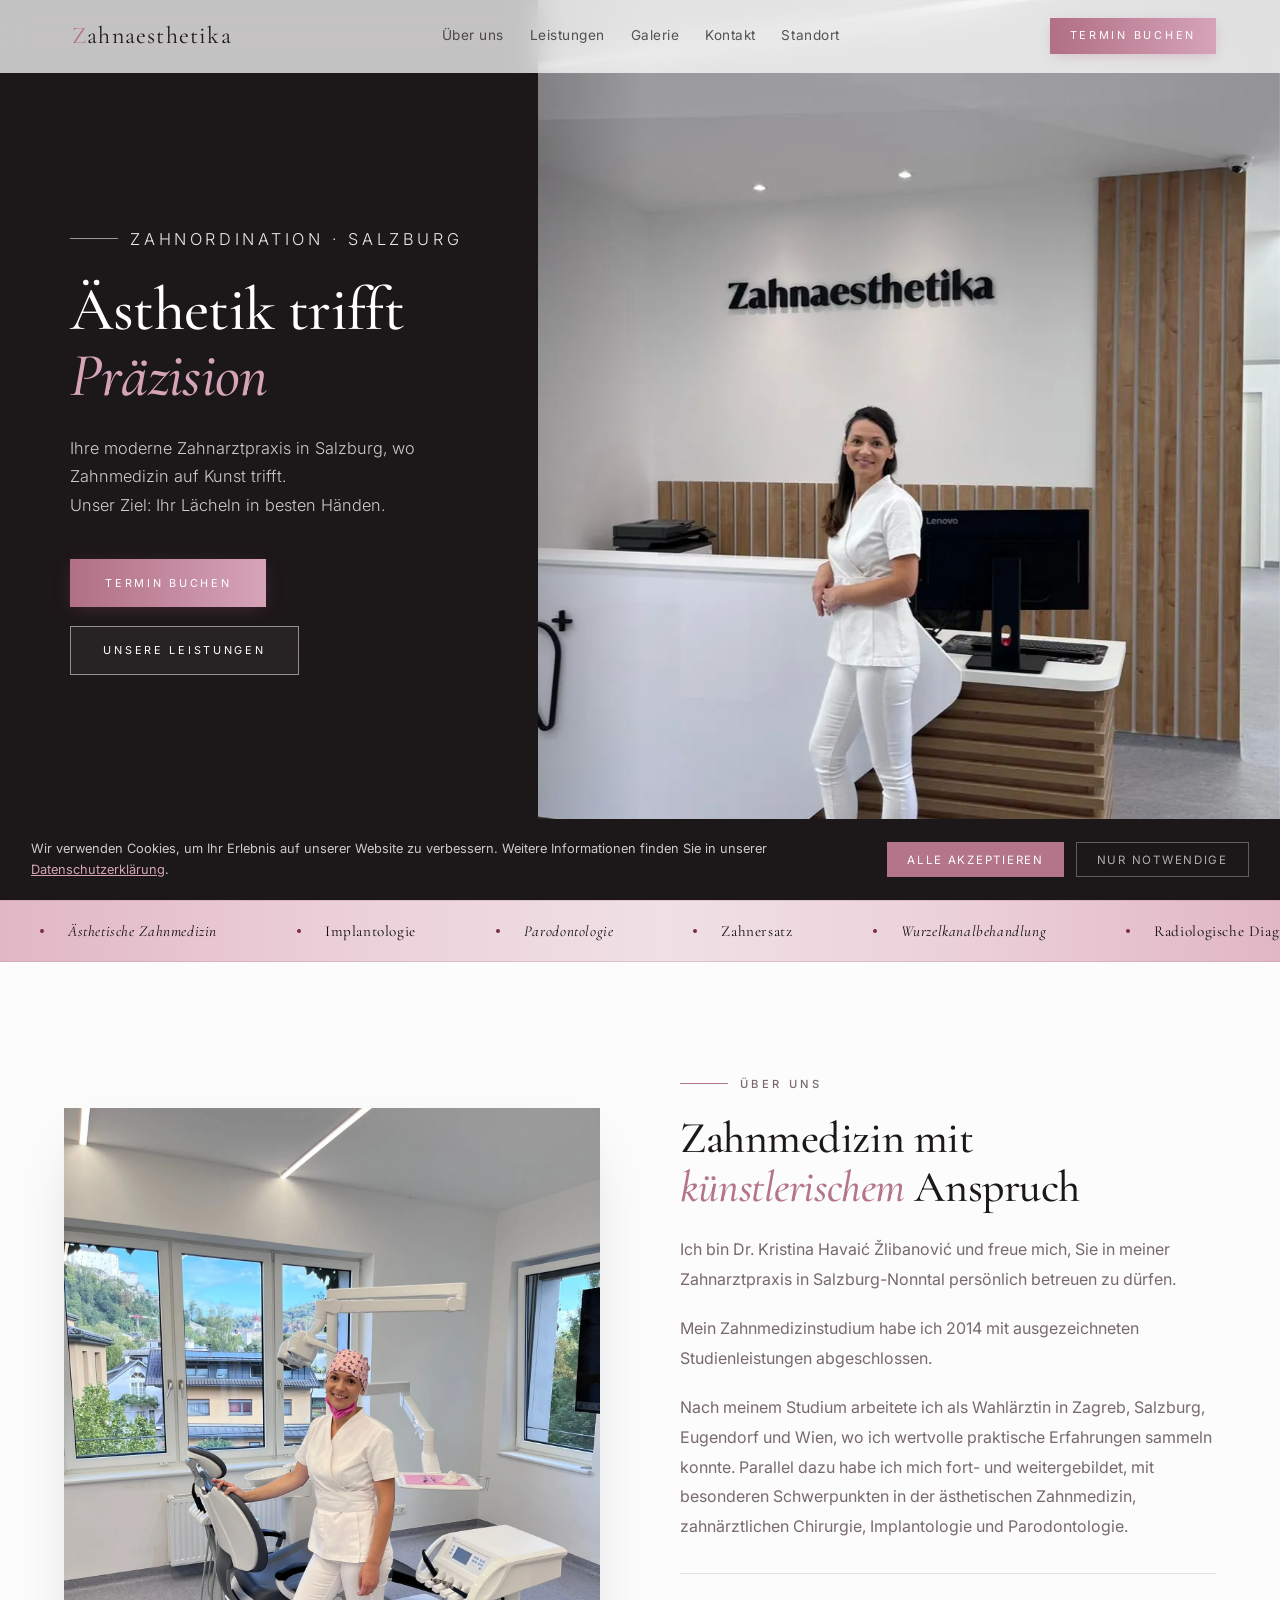
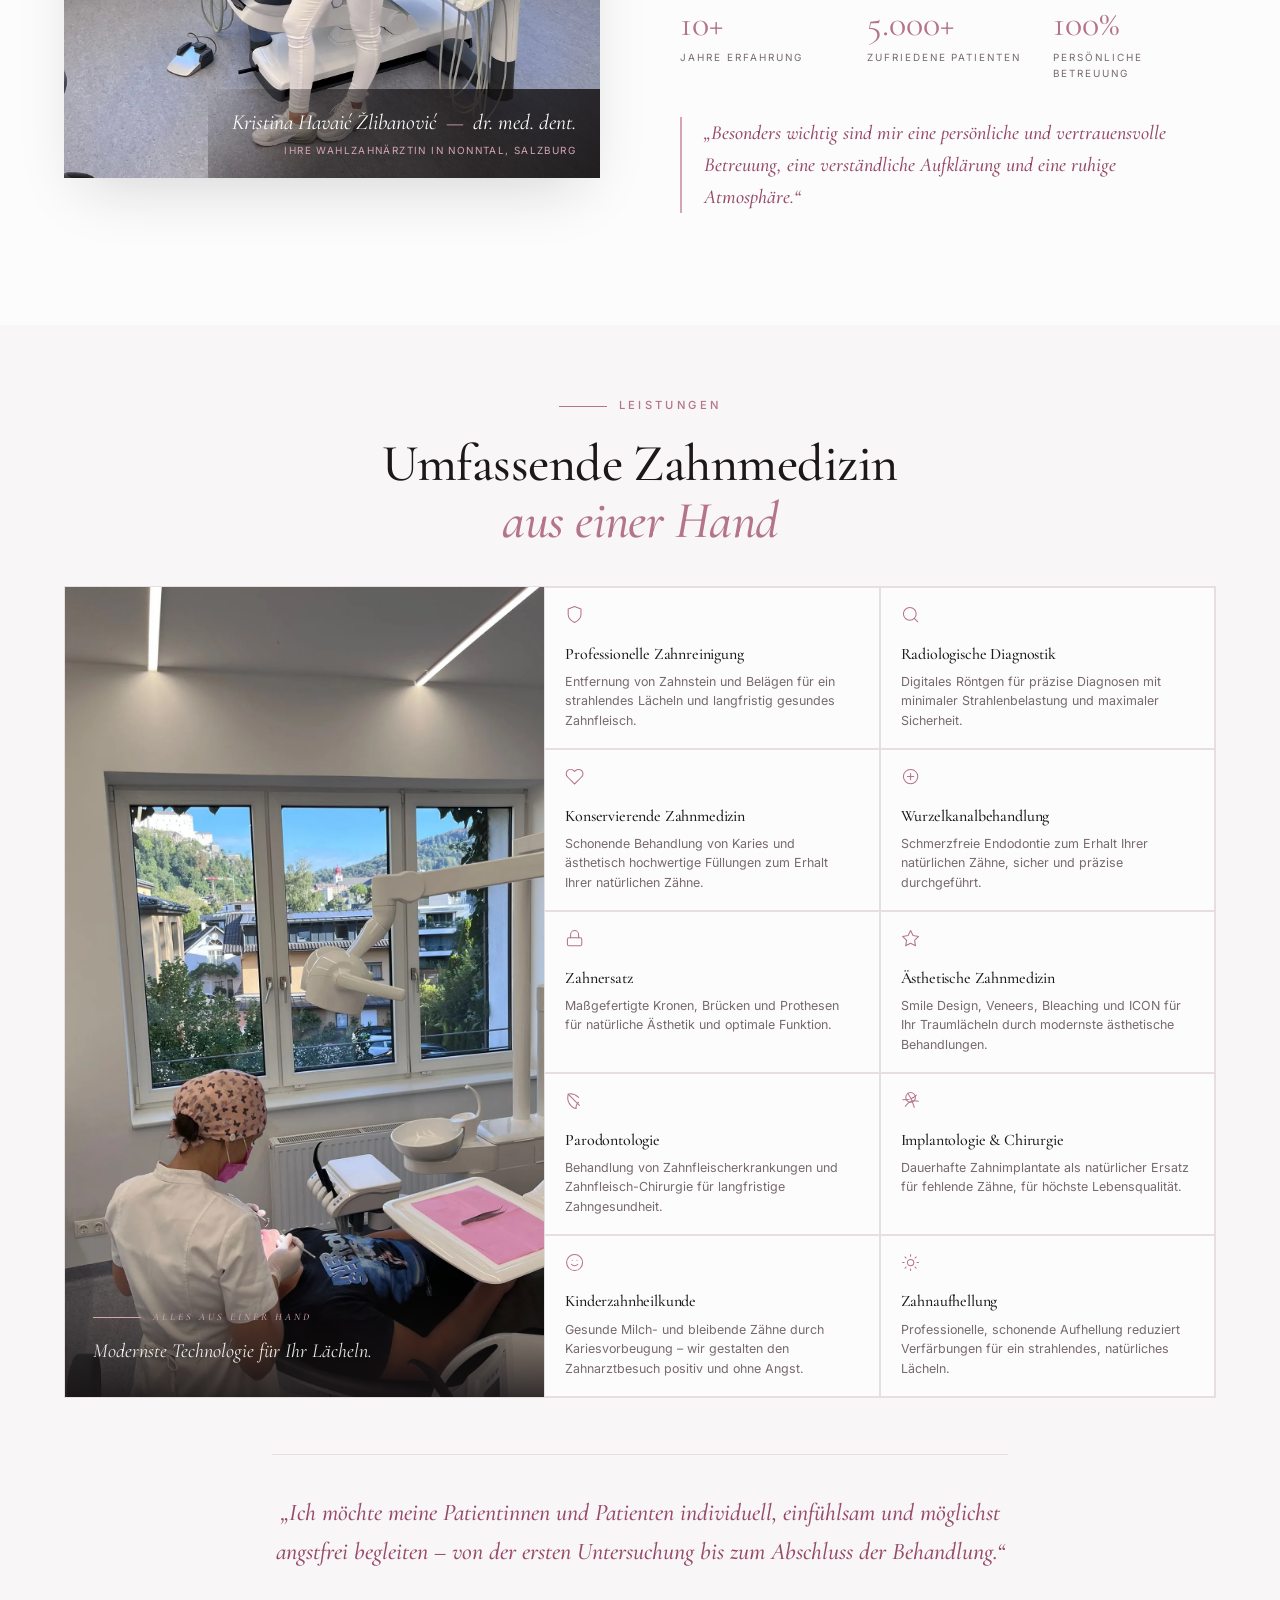
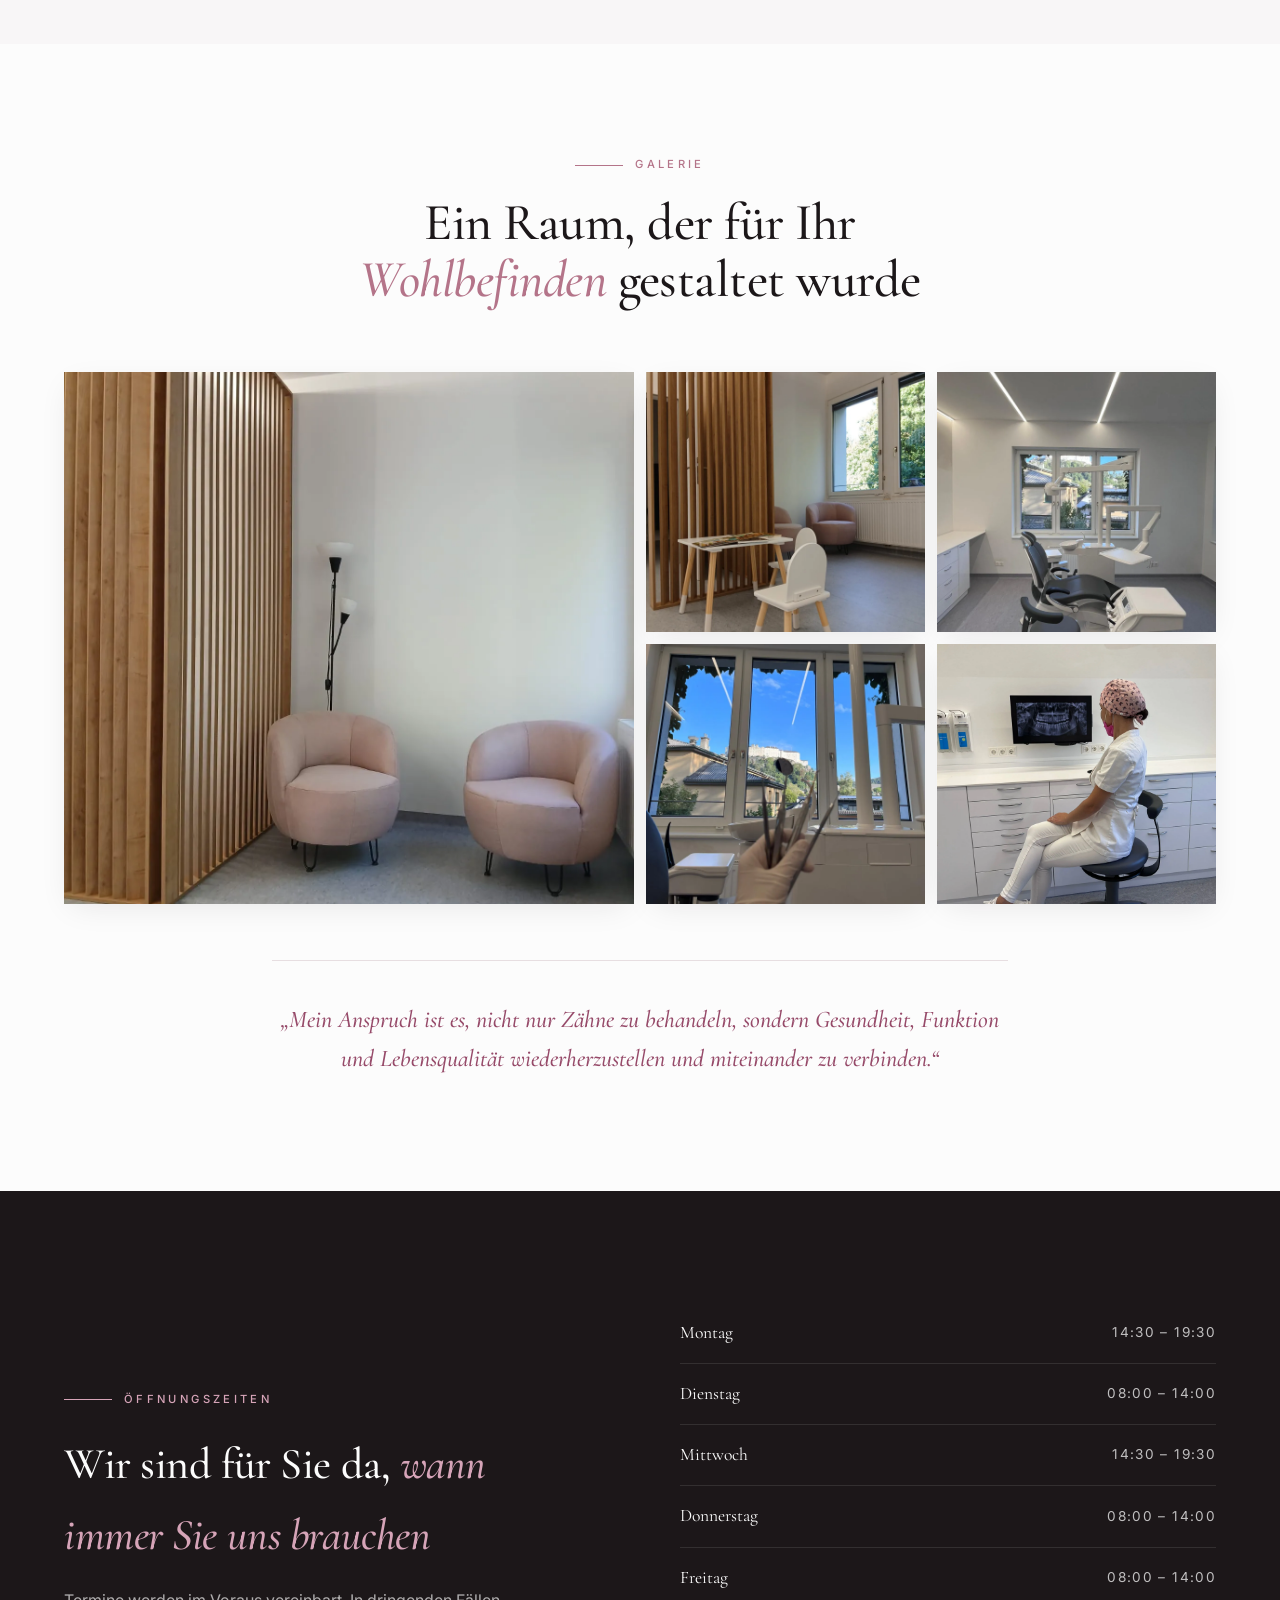
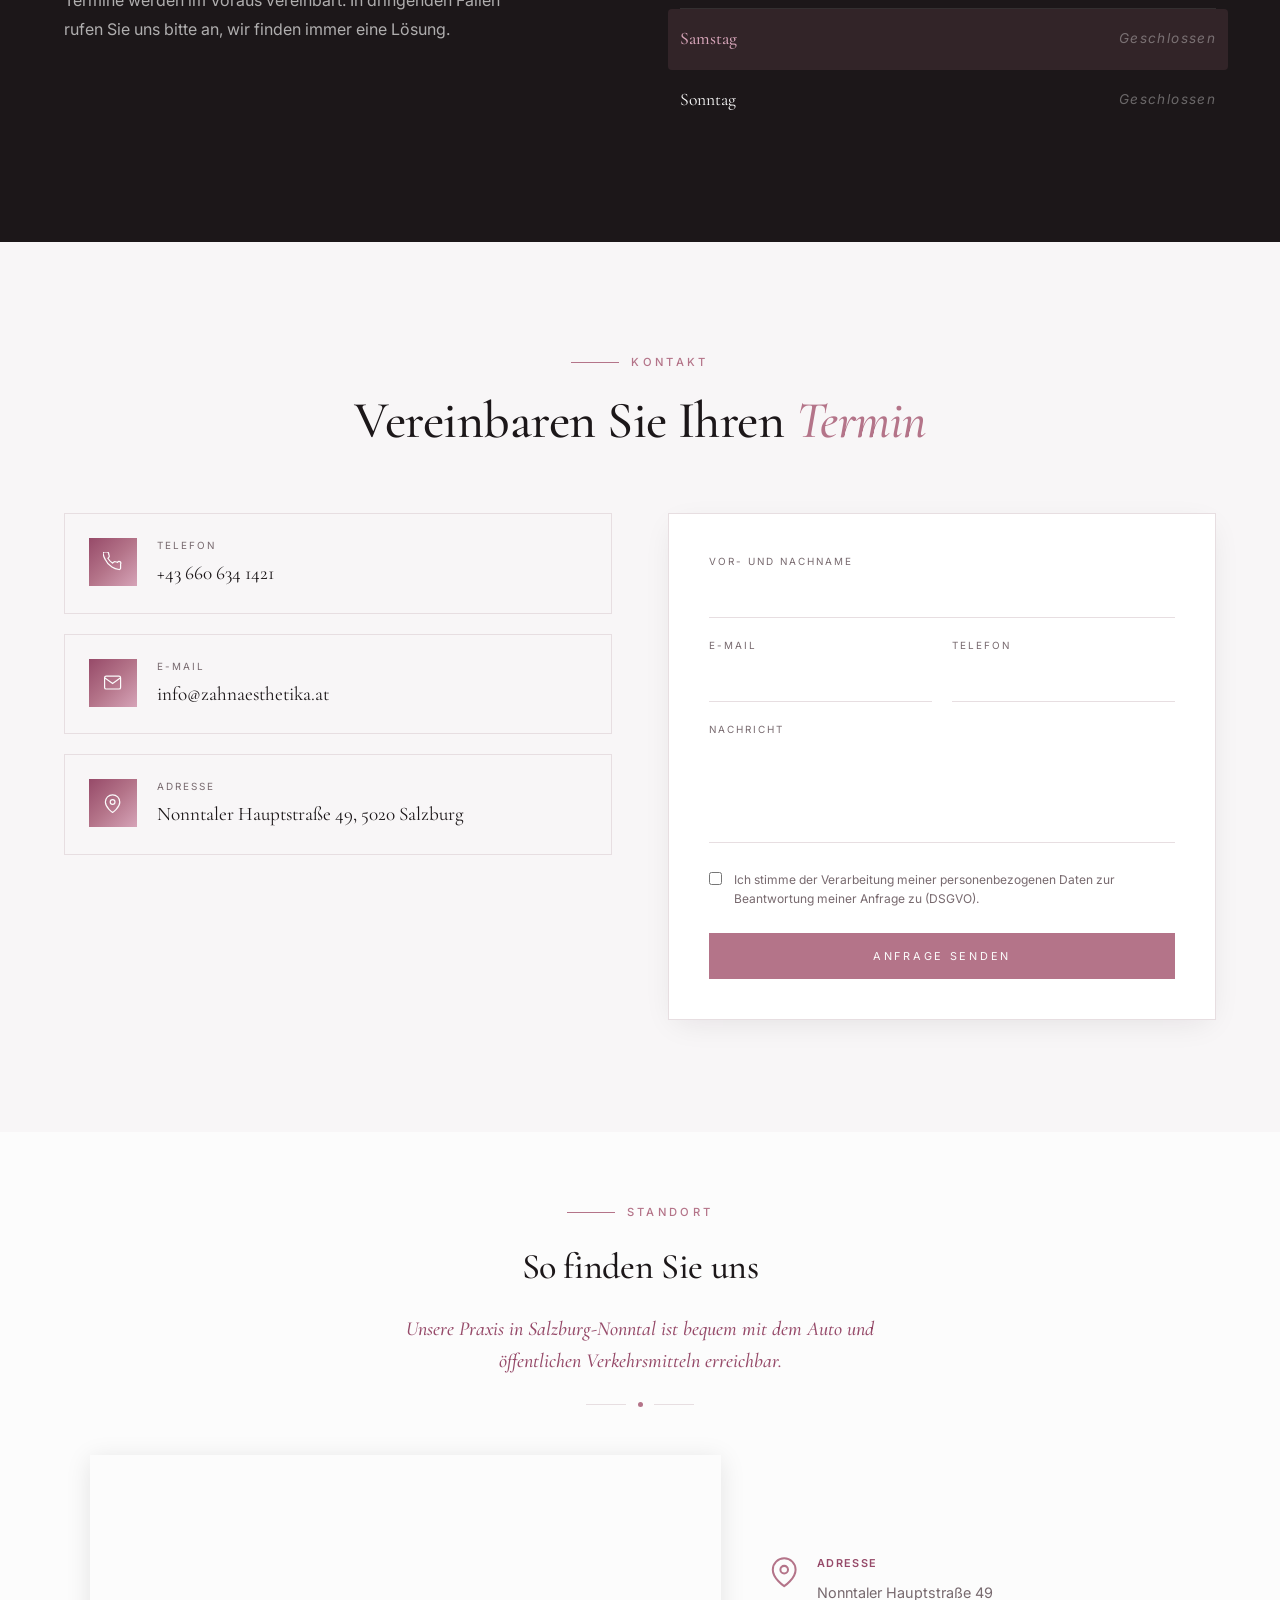
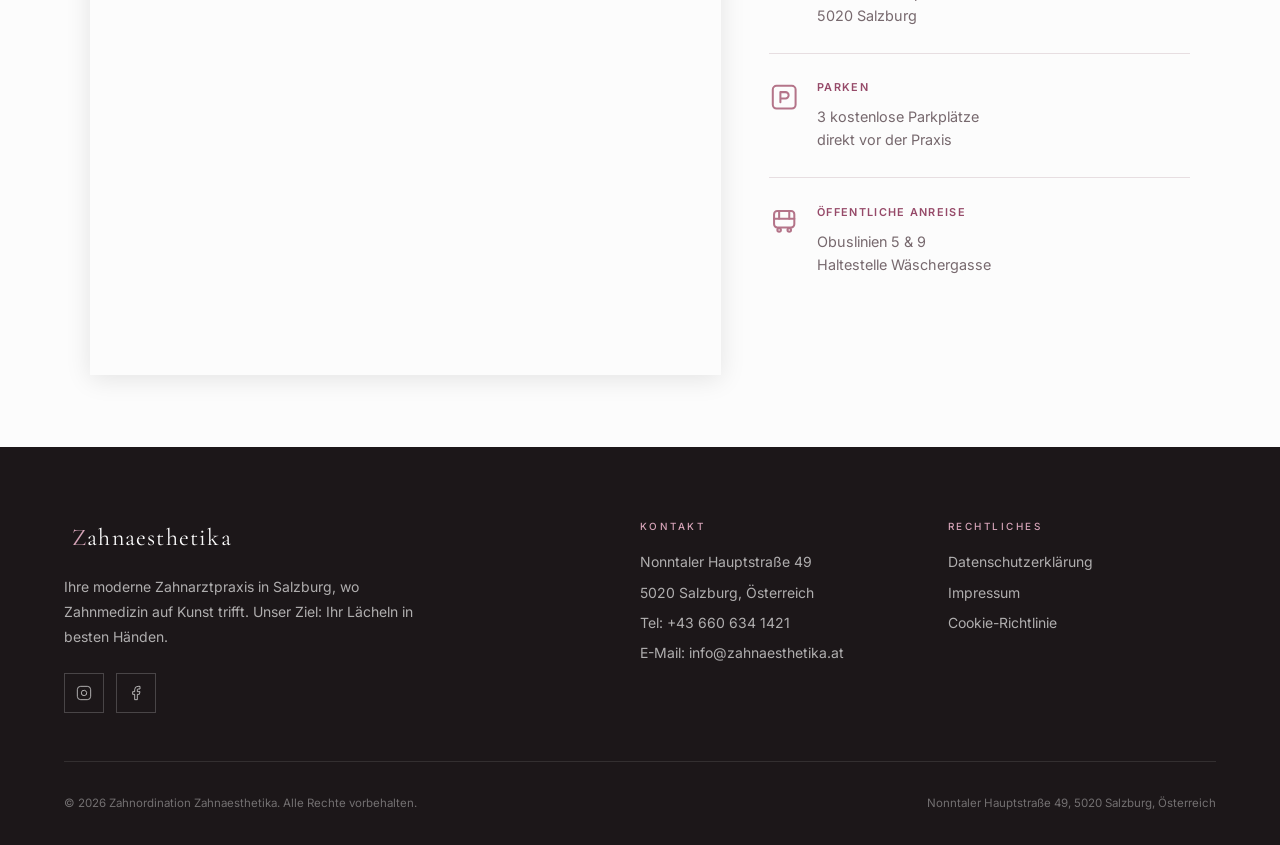
==== commit b3f2e26b: "update slike webp robots stimap seo dodano" ====
--- a/index.html
+++ b/index.html
@@ -3,15 +3,22 @@
 <head>
   <meta charset="UTF-8" />
   <meta name="viewport" content="width=device-width, initial-scale=1.0" />
-  <title>Zahnaesthetika</title>
-  <meta name="description" content="Ihre moderne Zahnarztpraxis in Salzburg, wo Zahnmedizin auf Kunst trifft. Implantologie, ästhetische Zahnmedizin, Parodontologie und mehr." />
+  <title>Zahnaesthetika – Zahnarzt in Salzburg | Dr. Kristina Havaić Žlibanović</title>
+  <meta name="description" content="Zahnarztpraxis in Salzburg-Nonntal: Dr. Kristina Havaić Žlibanović. Ästhetische Zahnmedizin, Implantologie, Parodontologie, Zahnersatz u. v. m. Termin vereinbaren." />
   <meta name="author" content="Zahnordination Zahnaesthetika" />
-
-  <meta property="og:title"       content="Zahnaesthetika — Zahnordination Salzburg" />
-  <meta property="og:description" content="Ihre moderne Zahnarztpraxis in Salzburg, wo Zahnmedizin auf Kunst trifft." />
+  <link rel="canonical" href="https://zahnaesthetika.at/" />
+
+  <meta property="og:title"       content="Zahnaesthetika — Zahnarzt in Salzburg | Dr. Kristina Havaić Žlibanović" />
+  <meta property="og:description" content="Ihre moderne Zahnarztpraxis in Salzburg-Nonntal, wo Zahnmedizin auf Kunst trifft." />
   <meta property="og:type"        content="website" />
-
-  <link rel="icon" type="image/png" href="images/logo/logo-image-bg-none.png" />
+  <meta property="og:url"         content="https://zahnaesthetika.at/" />
+  <meta property="og:image"       content="https://zahnaesthetika.at/images/slike_ordinacija/1.slika.jpeg" />
+  <meta property="og:locale"      content="de_AT" />
+  <meta name="twitter:card"       content="summary_large_image" />
+
+  <link rel="icon" type="image/png" sizes="32x32" href="images/logo/favicon-32.png" />
+  <link rel="icon" type="image/png" sizes="16x16" href="images/logo/favicon-16.png" />
+  <link rel="apple-touch-icon" sizes="180x180" href="images/logo/apple-touch-icon.png" />
 
   <link rel="preconnect" href="https://fonts.googleapis.com" />
   <link rel="preconnect" href="https://fonts.gstatic.com" crossorigin />
@@ -22,8 +29,11 @@
     "@context": "https://schema.org",
     "@type": "Dentist",
     "name": "Zahnordination Zahnaesthetika",
-    "description": "Ihre moderne Zahnarztpraxis in Salzburg, wo Zahnmedizin auf Kunst trifft.",
+    "description": "Zahnarztpraxis in Salzburg-Nonntal: ästhetische Zahnmedizin, Implantologie, Parodontologie und umfassende Zahnheilkunde.",
+    "url": "https://zahnaesthetika.at/",
+    "image": "https://zahnaesthetika.at/images/slike_ordinacija/1.slika.jpeg",
     "telephone": "+436606341421",
+    "email": "info@zahnaesthetika.at",
     "address": {
       "@type": "PostalAddress",
       "streetAddress": "Nonntaler Hauptstraße 49",
@@ -31,11 +41,27 @@
       "postalCode": "5020",
       "addressCountry": "AT"
     },
+    "geo": {
+      "@type": "GeoCoordinates",
+      "latitude": 47.7888862,
+      "longitude": 13.0509727
+    },
     "openingHoursSpecification": [
-      {"@type":"OpeningHoursSpecification","dayOfWeek":["Monday","Tuesday","Wednesday","Thursday"],"opens":"08:00","closes":"20:00"},
-      {"@type":"OpeningHoursSpecification","dayOfWeek":"Friday","opens":"08:00","closes":"16:00"},
-      {"@type":"OpeningHoursSpecification","dayOfWeek":"Saturday","opens":"09:00","closes":"13:00"}
-    ]
+      {"@type":"OpeningHoursSpecification","dayOfWeek":["Monday","Wednesday"],"opens":"14:30","closes":"19:30"},
+      {"@type":"OpeningHoursSpecification","dayOfWeek":["Tuesday","Thursday","Friday"],"opens":"08:00","closes":"14:00"}
+    ],
+    "hasMap": "https://maps.app.goo.gl/cahoMrwdvSDg6swm8",
+    "sameAs": [
+      "https://www.instagram.com/zahnaesthetika",
+      "https://www.facebook.com/profile.php?id=61593370141613",
+      "https://www.docfinder.at/zahnarzt/5020-salzburg/dr-kristina-havaic-zlibanovic"
+    ],
+    "employee": {
+      "@type": "Person",
+      "name": "Kristina Havaić Žlibanović",
+      "jobTitle": "Zahnärztin",
+      "sameAs": "https://www.docfinder.at/zahnarzt/5020-salzburg/dr-kristina-havaic-zlibanovic"
+    }
   }
   </script>
 
@@ -58,11 +84,11 @@
 
     <!-- Logo mark: stvarni logo ordinacije -->
     <div class="pl-logo-mark">
-      <img class="pl-tooth" src="images/logo/logo-image-bg-none.png" alt="Zahnaesthetika logo" />
+      <img class="pl-tooth" src="images/logo/logo-image-bg-none.png" alt="Zahnaesthetika logo" width="196" height="187" />
     </div>
 
     <!-- Naziv ordinacije -->
-    <h1 class="pl-brand">Zahnaesthetika</h1>
+    <p class="pl-brand" role="heading" aria-level="2">Zahnaesthetika</p>
 
     <!-- Podnaslov -->
     <p class="pl-subtitle">Z A H N O R D I N A T I O N</p>
@@ -131,7 +157,10 @@
       </div>
     </div>
     <div class="hero-photo-col">
-      <img class="hero-bg-img" src="images/slike_ordinacija/1.slika.jpeg" alt="Empfang der Praxis Zahnaesthetika" />
+      <picture>
+        <source type="image/webp" srcset="images/slike_ordinacija/1.slika.webp" />
+        <img class="hero-bg-img" src="images/slike_ordinacija/1.slika.jpeg" alt="Empfang der Praxis Zahnaesthetika" width="1600" height="1200" />
+      </picture>
     </div>
   </div>
   <div class="scroll-indicator" aria-hidden="true"></div>
@@ -171,9 +200,12 @@
     <div class="about-grid reveal">
 
       <div class="about-img-wrap">
-        <img src="images/slike_ordinacija/kika%20biografija.jpeg" alt="Dr. Kristina Havaić Žlibanović, Zahnärztin der Praxis Zahnaesthetika" loading="lazy" />
+        <picture>
+          <source type="image/webp" srcset="images/slike_ordinacija/kika%20biografija.webp" />
+          <img src="images/slike_ordinacija/kika%20biografija.jpeg" alt="Dr. Kristina Havaić Žlibanović, Zahnärztin der Praxis Zahnaesthetika" loading="lazy" width="1536" height="2048" />
+        </picture>
         <div class="about-img-caption">
-          <p class="aic-name">Kristina Havaić Žlibanović <span class="aic-divider">&mdash;</span> dr. med. dent.</p>
+          <p class="aic-name">Kristina Havaić Žlibanović <span class="aic-divider">&mdash;</span> <span class="aic-title">dr. med. dent.</span></p>
           <p class="aic-role">Ihre Wahlzahnärztin in Nonntal, Salzburg</p>
         </div>
       </div>
@@ -227,7 +259,10 @@
     <div class="services-split reveal">
 
       <div class="services-photo">
-        <img src="images/slike_ordinacija/leistungen.jpeg" alt="Behandlung in der Praxis Zahnaesthetika" loading="lazy" />
+        <picture>
+          <source type="image/webp" srcset="images/slike_ordinacija/leistungen.webp" />
+          <img src="images/slike_ordinacija/leistungen.jpeg" alt="Behandlung in der Praxis Zahnaesthetika" loading="lazy" width="1536" height="2048" />
+        </picture>
         <div class="services-photo-caption">
           <p class="eyebrow">Alles aus einer Hand</p>
           <p>Modernste Technologie für Ihr Lächeln.</p>
@@ -339,27 +374,42 @@
     <div class="gallery-grid reveal">
 
       <div class="gallery-item" tabindex="0" role="button" aria-label="Bild vergrößern: Wartezimmer">
-        <img src="images/slike_ordinacija/galerija%20slika3.jpeg" alt="Empfangs- und Wartebereich der Praxis Zahnaesthetika" loading="lazy" />
+        <picture>
+          <source type="image/webp" srcset="images/slike_ordinacija/galerija%20slika3.webp" />
+          <img src="images/slike_ordinacija/galerija%20slika3.jpeg" alt="Empfangs- und Wartebereich der Praxis Zahnaesthetika" loading="lazy" width="1200" height="1600" />
+        </picture>
         <div class="gallery-overlay"><span>Wartezimmer</span></div>
       </div>
 
       <div class="gallery-item" tabindex="0" role="button" aria-label="Bild vergrößern: Kinderecke">
-        <img src="images/slike_ordinacija/galerija%20slika2.jpeg" alt="Kinderecke in der Praxis Zahnaesthetika" loading="lazy" />
+        <picture>
+          <source type="image/webp" srcset="images/slike_ordinacija/galerija%20slika2.webp" />
+          <img src="images/slike_ordinacija/galerija%20slika2.jpeg" alt="Kinderecke in der Praxis Zahnaesthetika" loading="lazy" width="1200" height="1600" />
+        </picture>
         <div class="gallery-overlay"><span>Kinderecke</span></div>
       </div>
 
       <div class="gallery-item" tabindex="0" role="button" aria-label="Bild vergrößern: Behandlungsraum">
-        <img src="images/slike_ordinacija/ordinacija%202.jpeg" alt="Behandlungsraum der Praxis Zahnaesthetika" loading="lazy" />
+        <picture>
+          <source type="image/webp" srcset="images/slike_ordinacija/ordinacija%202.webp" />
+          <img src="images/slike_ordinacija/ordinacija%202.jpeg" alt="Behandlungsraum der Praxis Zahnaesthetika" loading="lazy" width="1200" height="1600" />
+        </picture>
         <div class="gallery-overlay"><span>Behandlungsraum</span></div>
       </div>
 
       <div class="gallery-item" tabindex="0" role="button" aria-label="Bild vergrößern: Dentalgeräte">
-        <img src="images/slike_ordinacija/galerija%20slika1.jpeg" alt="Moderne Dentalgeräte der Praxis Zahnaesthetika" loading="lazy" />
+        <picture>
+          <source type="image/webp" srcset="images/slike_ordinacija/galerija%20slika1.webp" />
+          <img src="images/slike_ordinacija/galerija%20slika1.jpeg" alt="Moderne Dentalgeräte der Praxis Zahnaesthetika" loading="lazy" width="1200" height="1600" />
+        </picture>
         <div class="gallery-overlay"><span>Dentalgeräte</span></div>
       </div>
 
       <div class="gallery-item" tabindex="0" role="button" aria-label="Bild vergrößern: Röntgendiagnostik">
-        <img src="images/slike_ordinacija/ordinacija%205.jpeg" alt="Digitale Röntgendiagnostik in der Praxis Zahnaesthetika" loading="lazy" />
+        <picture>
+          <source type="image/webp" srcset="images/slike_ordinacija/ordinacija%205.webp" />
+          <img src="images/slike_ordinacija/ordinacija%205.jpeg" alt="Digitale Röntgendiagnostik in der Praxis Zahnaesthetika" loading="lazy" width="2048" height="1536" />
+        </picture>
         <div class="gallery-overlay"><span>Röntgendiagnostik</span></div>
       </div>
 
@@ -534,22 +584,46 @@
     <div class="map-header reveal">
       <p class="eyebrow">Standort</p>
       <h2>So finden Sie uns</h2>
-      <p class="map-address">
-        <svg width="18" height="18" viewBox="0 0 24 24" fill="none" stroke="currentColor" stroke-width="2" stroke-linecap="round" stroke-linejoin="round" aria-hidden="true"><path d="M21 10c0 7-9 13-9 13s-9-6-9-13a9 9 0 0118 0z"/><circle cx="12" cy="10" r="3"/></svg>
-        Nonntaler Hauptstraße 49, 5020 Salzburg
-      </p>
-    </div>
-    <div class="map-frame reveal">
-      <div class="map-wrap">
-        <iframe
-          title="Standort der Praxis Zahnaesthetika"
-          src="https://www.google.com/maps/embed?pb=!1m18!1m12!1m3!1d1340.3081912681216!2d13.04968523967285!3d47.78888619999999!2m3!1f0!2f0!3f0!3m2!1i1024!2i768!4f13.1!3m3!1m2!1s0x47769148c51fd191%3A0x83ddc81c448e0cfe!2sZahnaesthetika!5e0!3m2!1sen!2shr!4v1789540865563!5m2!1sen!2shr"
-          allowfullscreen
-          loading="lazy"
-          referrerpolicy="strict-origin-when-cross-origin"
-        ></iframe>
-      </div>
-
+      <p class="section-note">Unsere Praxis in Salzburg-Nonntal ist bequem mit dem Auto und öffentlichen Verkehrsmitteln erreichbar.</p>
+      <div class="ornament" aria-hidden="true"><span class="ornament-line"></span><span class="ornament-dot"></span><span class="ornament-line"></span></div>
+    </div>
+
+    <div class="standort-split reveal">
+      <div class="map-frame">
+        <div class="map-wrap">
+          <iframe
+            title="Standort der Praxis Zahnaesthetika"
+            src="https://www.google.com/maps/embed?pb=!1m18!1m12!1m3!1d1340.3081912681216!2d13.04968523967285!3d47.78888619999999!2m3!1f0!2f0!3f0!3m2!1i1024!2i768!4f13.1!3m3!1m2!1s0x47769148c51fd191%3A0x83ddc81c448e0cfe!2sZahnaesthetika!5e0!3m2!1sen!2shr!4v1789540865563!5m2!1sen!2shr"
+            allowfullscreen
+            loading="lazy"
+            referrerpolicy="strict-origin-when-cross-origin"
+          ></iframe>
+        </div>
+      </div>
+
+      <div class="standort-cards">
+        <div class="standort-card">
+          <svg class="standort-card-icon" viewBox="0 0 24 24" fill="none" stroke="currentColor" stroke-width="1.6" stroke-linecap="round" stroke-linejoin="round" aria-hidden="true"><path d="M21 10c0 7-9 13-9 13s-9-6-9-13a9 9 0 0118 0z"/><circle cx="12" cy="10" r="3"/></svg>
+          <div class="standort-card-text">
+            <p class="standort-card-label">Adresse</p>
+            <p class="standort-card-value">Nonntaler Hauptstraße 49<br />5020 Salzburg</p>
+          </div>
+        </div>
+        <div class="standort-card">
+          <svg class="standort-card-icon" viewBox="0 0 24 24" fill="none" stroke="currentColor" stroke-width="1.6" stroke-linecap="round" stroke-linejoin="round" aria-hidden="true"><rect x="3" y="3" width="18" height="18" rx="3"/><path d="M9 16V8h4a2.5 2.5 0 0 1 0 5H9"/></svg>
+          <div class="standort-card-text">
+            <p class="standort-card-label">Parken</p>
+            <p class="standort-card-value">3 kostenlose Parkplätze<br />direkt vor der Praxis</p>
+          </div>
+        </div>
+        <div class="standort-card">
+          <svg class="standort-card-icon" viewBox="0 0 24 24" fill="none" stroke="currentColor" stroke-width="1.6" stroke-linecap="round" stroke-linejoin="round" aria-hidden="true"><rect x="4" y="4" width="16" height="13" rx="2.5"/><line x1="4" y1="10" x2="20" y2="10"/><line x1="8" y1="4" x2="8" y2="10"/><line x1="16" y1="4" x2="16" y2="10"/><circle cx="8" cy="19" r="1.4"/><circle cx="16" cy="19" r="1.4"/></svg>
+          <div class="standort-card-text">
+            <p class="standort-card-label">Öffentliche Anreise</p>
+            <p class="standort-card-value">Obuslinien 5 &amp; 9<br />Haltestelle Wäschergasse</p>
+          </div>
+        </div>
+      </div>
     </div>
   </div>
 </section>
--- a/style.css
+++ b/style.css
@@ -42,6 +42,7 @@
   line-height: 1.6;
 }
 img, video { display: block; max-width: 100%; }
+picture { display: contents; }
 a { text-decoration: none; color: inherit; }
 button { cursor: pointer; font-family: inherit; }
 ul { list-style: none; }
@@ -380,6 +381,7 @@
 .about-img-wrap { position: relative; }
 .about-img-wrap img {
   width: 100%;
+  height: auto;
   aspect-ratio: 4/5;
   object-fit: cover;
   box-shadow: var(--shadow-elegant);
@@ -765,29 +767,97 @@
    MAPA
    ============================================================ */
 #standort { background: var(--gradient-cream); padding: 5rem 0; }
-.map-header { text-align: center; margin-bottom: 2.75rem; }
+.map-header { text-align: center; margin-bottom: 3rem; }
 .map-header .eyebrow { justify-content: center; }
 .map-header h2 { font-size: 2.25rem; margin-top: 1rem; }
-.map-address {
-  color: var(--muted-fg);
-  margin-top: 0.5rem;
-  font-size: 0.95rem;
-  display: flex;
-  justify-content: center;
-  align-items: center;
-  gap: 0.3rem;
-}
-.map-address svg { color: hsl(340 44% 58%); flex-shrink: 0; }
-
-/* Okvir oko karte */
+.map-header .section-note {
+  max-width: 30rem;
+  margin-inline: auto;
+  margin-top: 1.1rem;
+  font-family: var(--font-display);
+  font-style: italic;
+  font-weight: 500;
+  font-size: clamp(1.05rem, 1.8vw, 1.25rem);
+  line-height: 1.6;
+  color: var(--gold-dark);
+}
+.map-header .ornament { display: flex; align-items: center; justify-content: center; gap: 0.7rem; margin-top: 1.6rem; }
+.map-header .ornament-line { width: 2.5rem; height: 1px; background: var(--border); }
+.map-header .ornament-dot { width: 5px; height: 5px; border-radius: 50%; background: var(--gold); }
+
 .map-frame {
   position: relative;
+  max-width: 980px;
+  margin-inline: auto;
   box-shadow: 0 4px 24px hsl(0 0% 0% / 0.10);
+}
+
+/* Info traka ispod karte — lagana, bez teškog okvira */
+.standort-cards {
+  display: grid;
+  grid-template-columns: repeat(3, 1fr);
+  max-width: 980px;
+  margin: 3.75rem auto 0;
+}
+.standort-card {
+  padding: 0.5rem 2rem;
+  text-align: center;
+  transition: transform 0.5s var(--ease-smooth);
+}
+.standort-card:not(:first-child) { border-left: 1px solid var(--border); }
+.standort-card:hover { transform: translateY(-3px); }
+.standort-card-icon { width: 1.9rem; height: 1.9rem; color: var(--gold); margin: 0 auto 1rem; }
+.standort-card-label {
+  font-family: var(--font-body);
+  font-size: 0.68rem;
+  font-weight: 600;
+  text-transform: uppercase;
+  letter-spacing: 0.12em;
+  color: var(--gold-dark);
+  margin-bottom: 0.55rem;
+}
+.standort-card-value { font-size: 0.9rem; color: var(--muted-fg); line-height: 1.6; }
+
+@media (max-width: 768px) {
+  .standort-cards { grid-template-columns: 1fr; max-width: 380px; gap: 1.5rem; }
+  .standort-card:not(:first-child) { border-left: none; border-top: 1px solid var(--border); padding-top: 1.75rem; }
+}
+
+/* Desktop: karta i kartice jedno pored drugog, kompaktnije */
+@media (min-width: 1000px) {
+  .standort-split {
+    display: grid;
+    grid-template-columns: 1.5fr 1fr;
+    gap: 3rem;
+    align-items: stretch;
+    max-width: 1100px;
+    margin: 0 auto;
+  }
+  .map-frame { max-width: none; margin: 0; }
+  .map-wrap { height: 100%; }
+  .map-wrap iframe { height: 100%; min-height: 480px; }
+
+  .standort-cards {
+    display: flex;
+    flex-direction: column;
+    justify-content: center;
+    max-width: none;
+    margin: 0;
+  }
+  .standort-card {
+    display: flex;
+    align-items: flex-start;
+    gap: 1.1rem;
+    text-align: left;
+    padding: 1.6rem 0;
+  }
+  .standort-card:not(:first-child) { border-left: none; border-top: 1px solid var(--border); }
+  .standort-card-icon { margin: 0.15rem 0 0; flex-shrink: 0; }
 }
 
 /* Iframe wrapper */
 .map-wrap { position: relative; overflow: hidden; }
-.map-wrap iframe { display: block; width: 100%; height: 460px; border: none; }
+.map-wrap iframe { display: block; width: 100%; height: 520px; border: none; }
 
 @media (max-width: 600px) {
   .map-wrap iframe { height: 420px; }
@@ -971,6 +1041,7 @@
 
   .about-grid { grid-template-columns: 1fr; gap: 3rem; }
   .about-img-wrap::after { display: none; }
+  .aic-title { white-space: nowrap; }
 
   .team-grid { grid-template-columns: 1fr 1fr; }
 
@@ -1399,6 +1470,7 @@
 @media (max-width: 900px) {
   .services-split { grid-template-columns: 1fr; }
   .services-photo { min-height: 320px; aspect-ratio: 16/8; }
+  .services-photo img { object-position: center bottom; }
   .services-grid-2col .service-card { border-left: none; }
 }
 @media (max-width: 520px) {
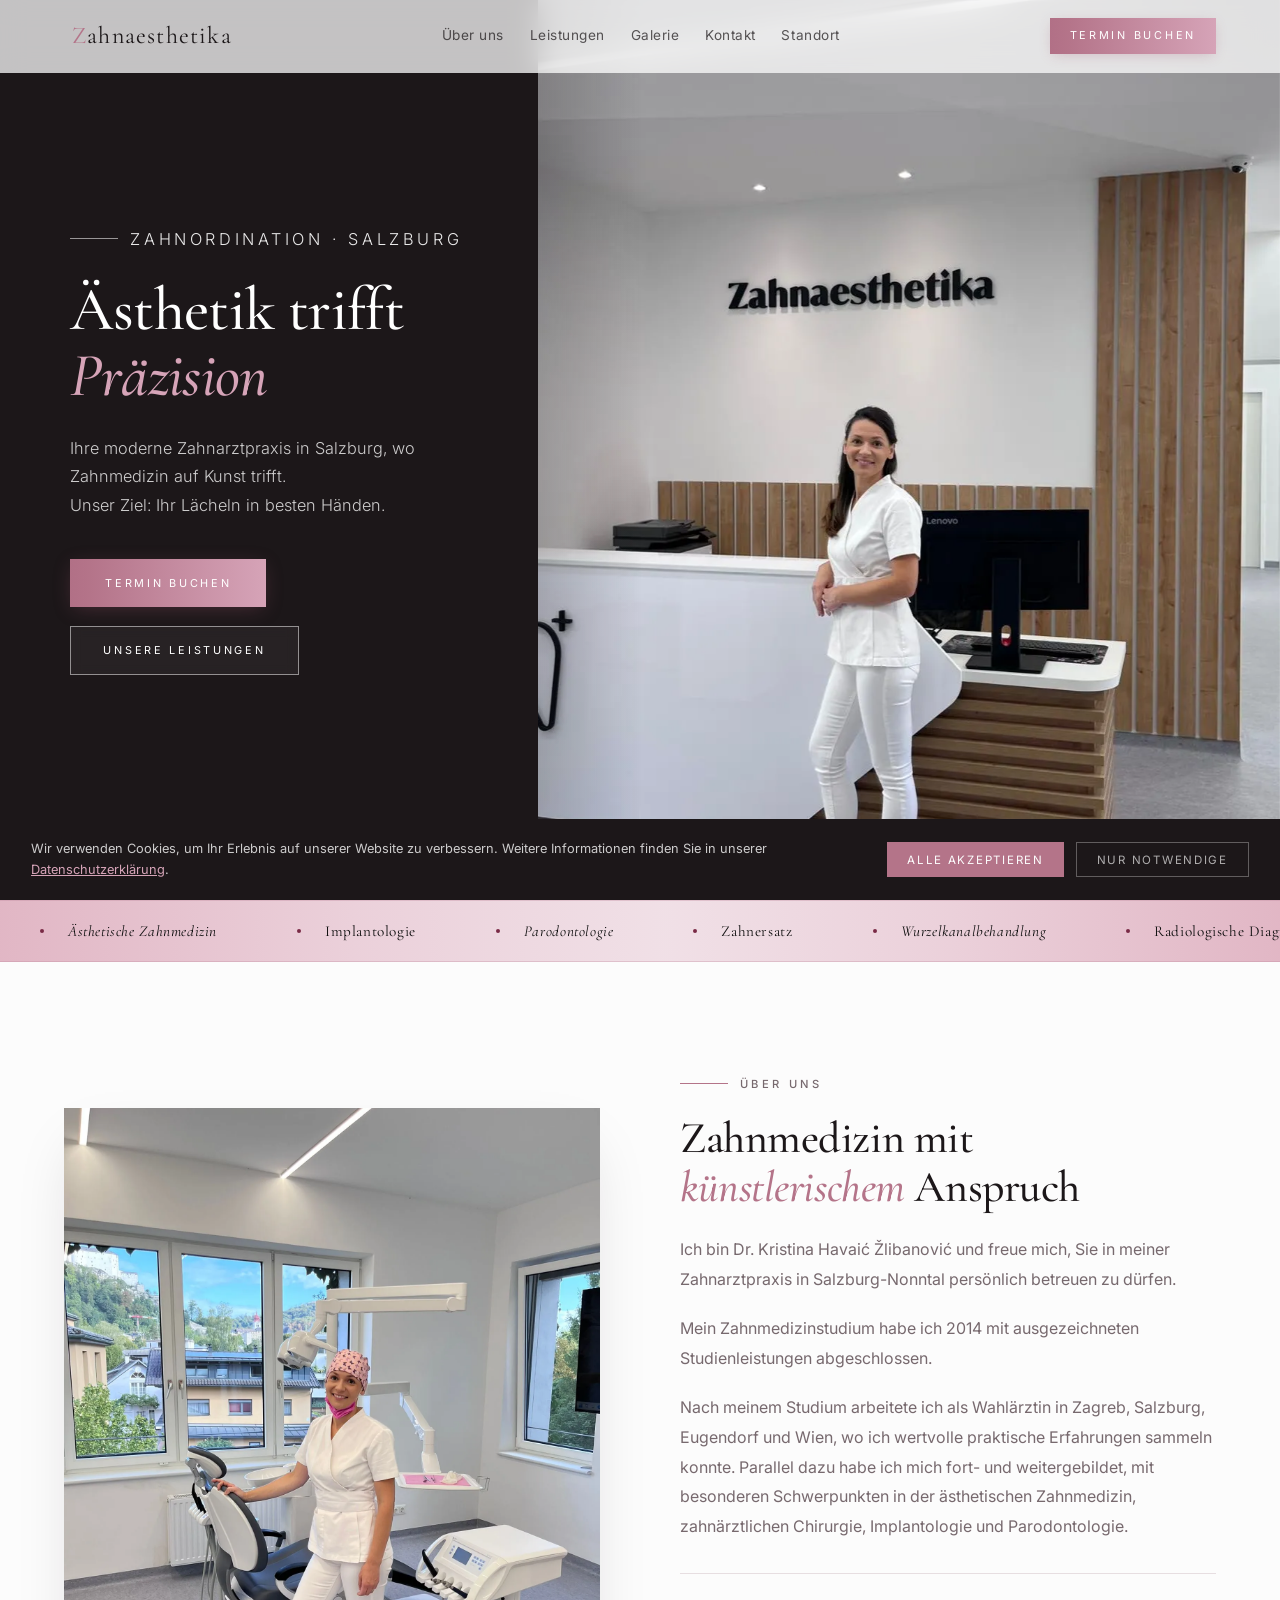
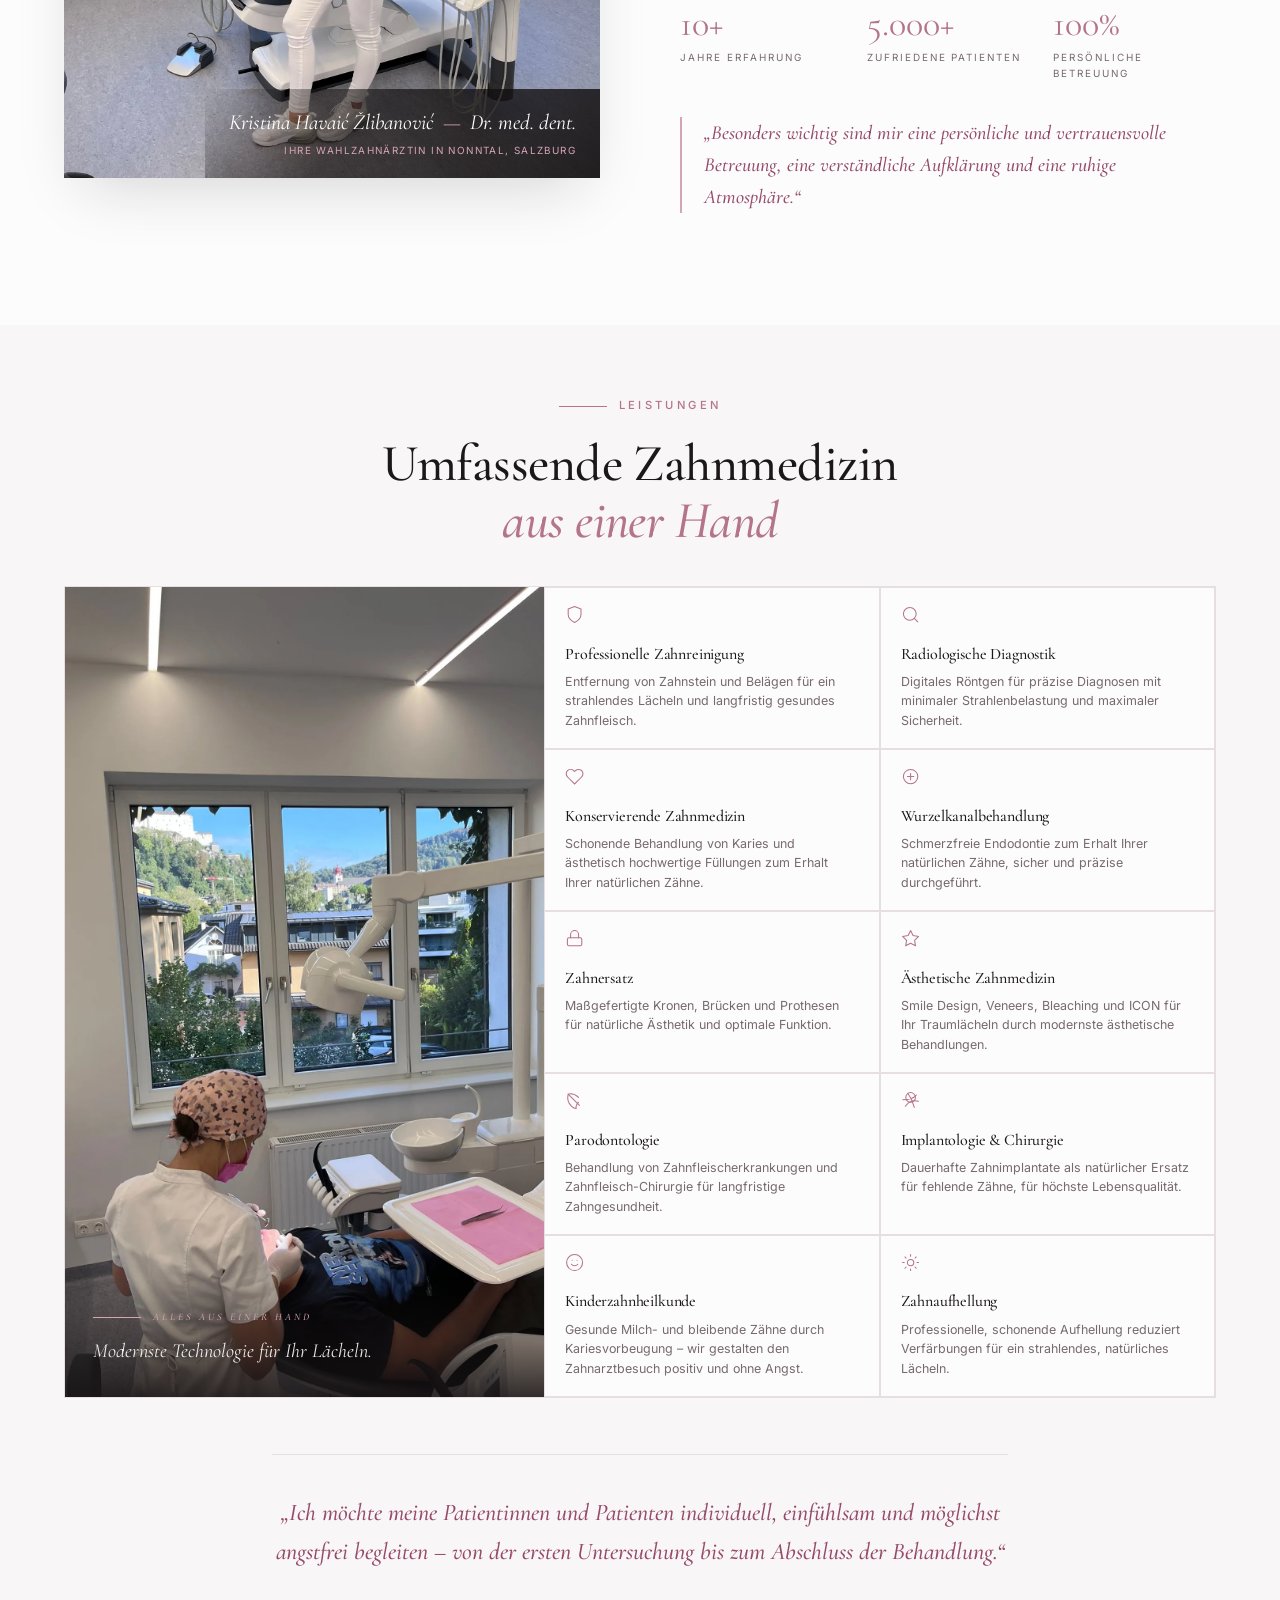
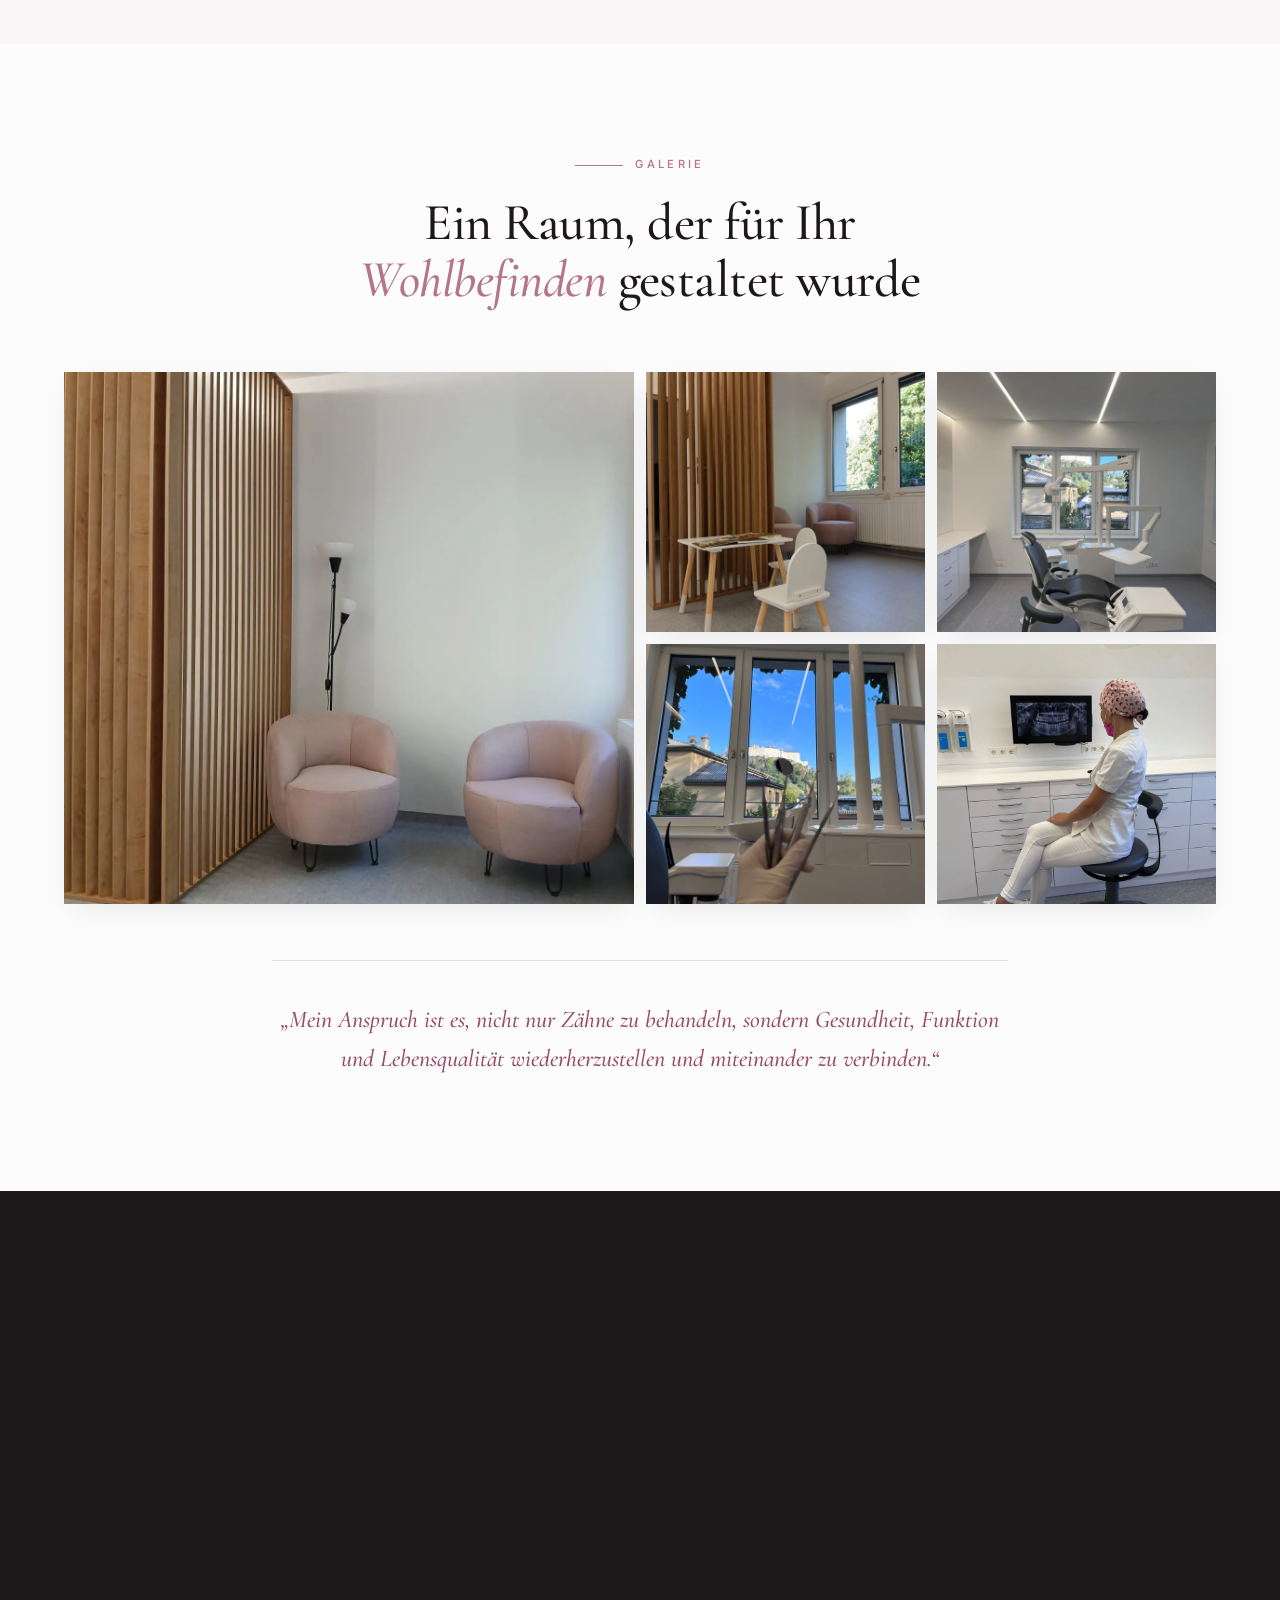
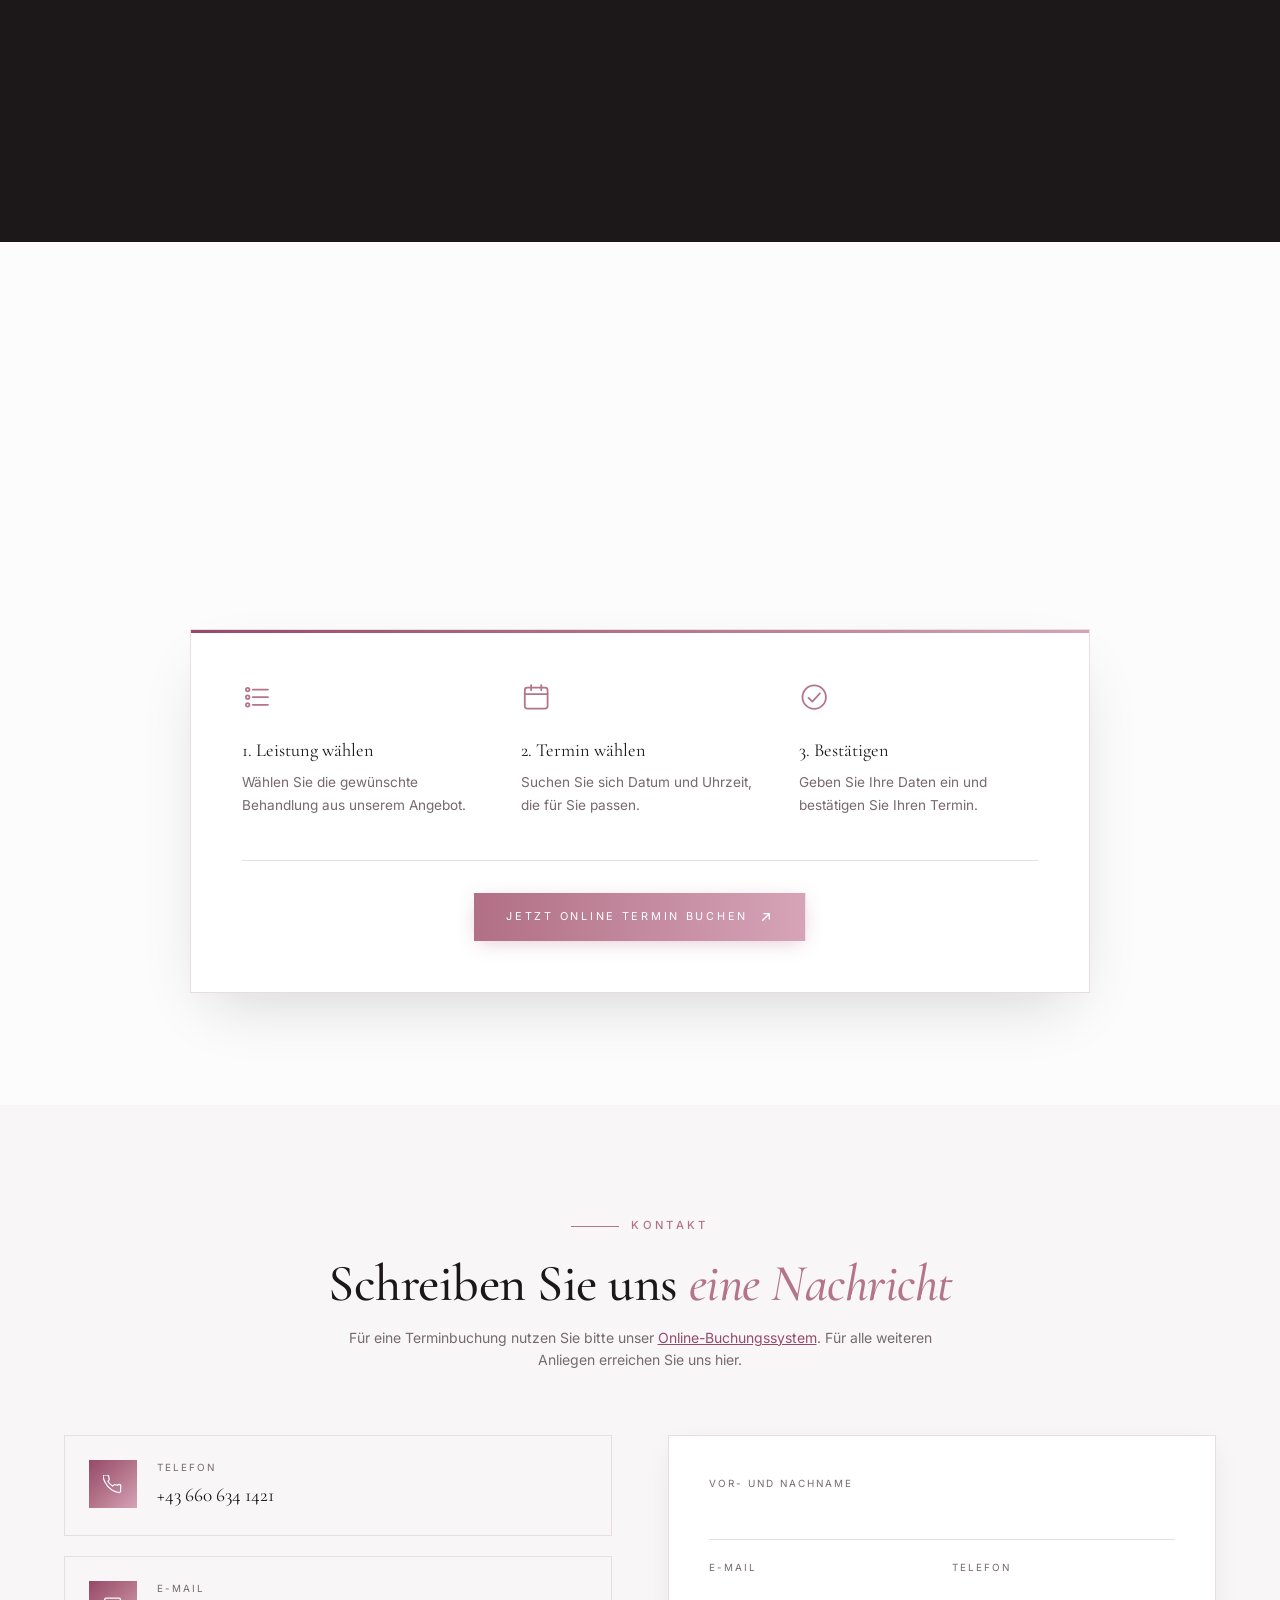
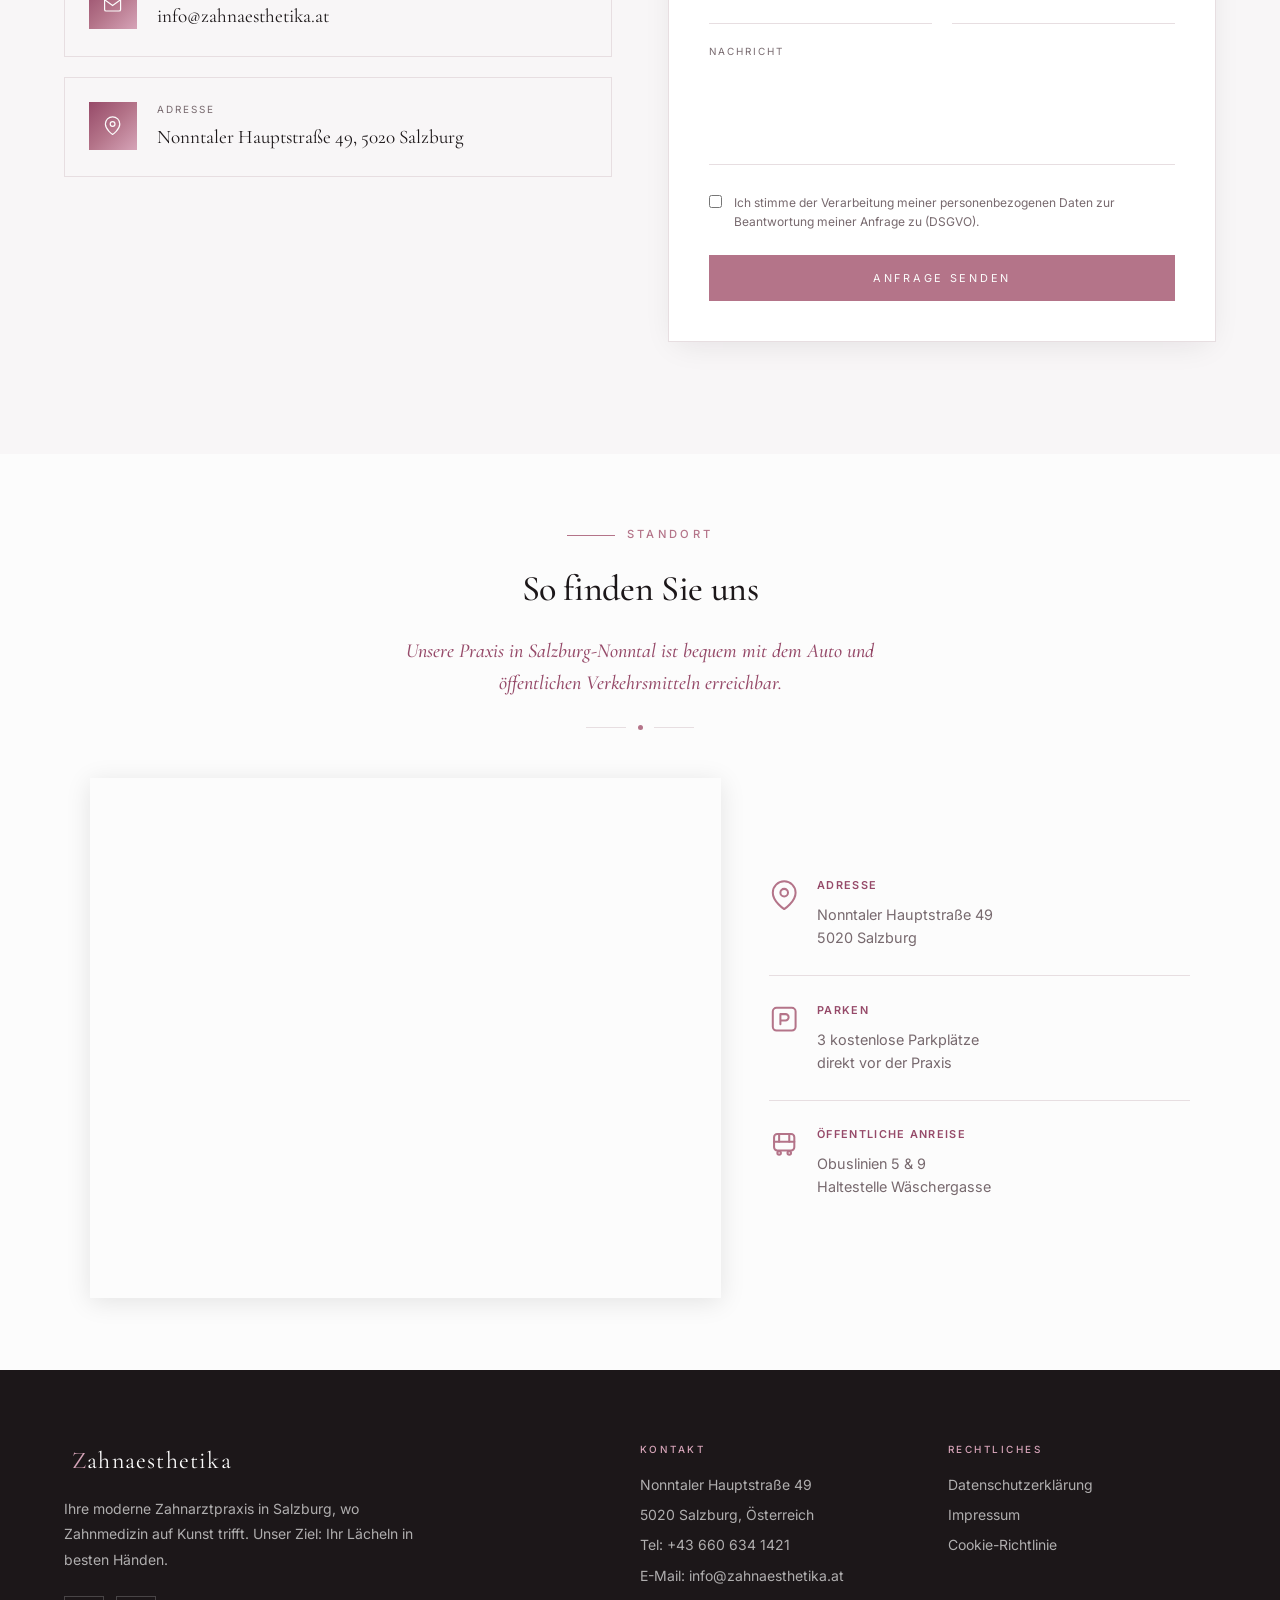
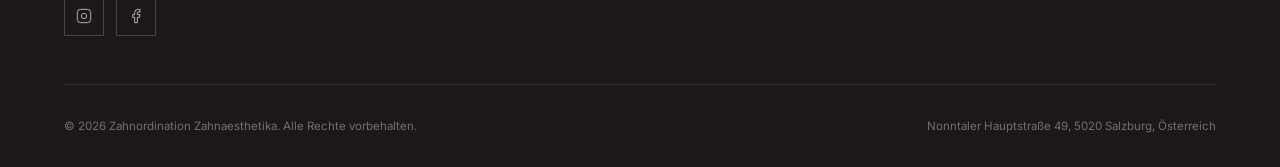
==== commit 87052bba: "softdent add" ====
--- a/index.html
+++ b/index.html
@@ -119,7 +119,7 @@
       <a href="#standort">Standort</a>
     </nav>
 
-    <a href="#kontakt" class="nav-cta">Termin buchen</a>
+    <a href="#terminbuchung" class="nav-cta">Termin buchen</a>
 
     <button class="hamburger" id="hamburger" aria-label="Menü öffnen" aria-expanded="false">
       <span></span><span></span><span></span>
@@ -134,7 +134,7 @@
         <a href="#galerie">Galerie</a>
         <a href="#kontakt">Kontakt</a>
         <a href="#standort">Standort</a>
-        <a href="#kontakt" style="color:var(--gold);font-weight:500">&#8594; Termin buchen</a>
+        <a href="#terminbuchung" style="color:var(--gold);font-weight:500">&#8594; Termin buchen</a>
       </nav>
     </div>
   </div>
@@ -152,7 +152,7 @@
         Unser Ziel: Ihr Lächeln in besten Händen.
       </p>
       <div class="hero-btns">
-        <a href="#kontakt" class="btn-primary">Termin buchen</a>
+        <a href="#terminbuchung" class="btn-primary">Termin buchen</a>
         <a href="#leistungen" class="btn-outline">Unsere Leistungen</a>
       </div>
     </div>
@@ -205,7 +205,7 @@
           <img src="images/slike_ordinacija/kika%20biografija.jpeg" alt="Dr. Kristina Havaić Žlibanović, Zahnärztin der Praxis Zahnaesthetika" loading="lazy" width="1536" height="2048" />
         </picture>
         <div class="about-img-caption">
-          <p class="aic-name">Kristina Havaić Žlibanović <span class="aic-divider">&mdash;</span> <span class="aic-title">dr. med. dent.</span></p>
+          <p class="aic-name">Kristina Havaić Žlibanović <span class="aic-divider">&mdash;</span> <span class="aic-title">Dr. med. dent.</span></p>
           <p class="aic-role">Ihre Wahlzahnärztin in Nonntal, Salzburg</p>
         </div>
       </div>
@@ -435,7 +435,7 @@
       <div class="hours-intro">
         <p class="eyebrow">Öffnungszeiten</p>
         <h2>Wir sind für Sie da, <em>wann immer Sie uns brauchen</em></h2>
-        <p>Termine werden im Voraus vereinbart. In dringenden Fällen rufen Sie uns bitte an, wir finden immer eine Lösung.</p>
+        <p>Termine werden im Voraus vereinbart. In dringenden Fällen rufen Sie uns bitte an – wir finden immer eine Lösung.</p>
       </div>
 
       <div class="hours-list">
@@ -469,6 +469,53 @@
         </div>
       </div>
 
+    </div>
+  </div>
+</section>
+
+
+<!-- TERMINBUCHUNG -->
+<section id="terminbuchung">
+  <div class="container">
+    <div class="section-header reveal">
+      <p class="eyebrow">Terminbuchung</p>
+      <h2>Ihren Termin <em>bequem online</em> buchen</h2>
+      <p class="section-note">Wählen Sie Ihre gewünschte Behandlung und einen passenden Termin &ndash; rund um die Uhr, direkt über unser sicheres Online-Buchungssystem.</p>
+    </div>
+
+    <div class="tb-card reveal">
+      <div class="tb-steps">
+        <div class="tb-step">
+          <svg class="tb-step-icon" viewBox="0 0 24 24" fill="none" stroke="currentColor" stroke-width="1.4" stroke-linecap="round" stroke-linejoin="round" aria-hidden="true">
+            <circle cx="4.5" cy="6" r="1.4"/><line x1="8.5" y1="6" x2="20.5" y2="6"/>
+            <circle cx="4.5" cy="12" r="1.4"/><line x1="8.5" y1="12" x2="20.5" y2="12"/>
+            <circle cx="4.5" cy="18" r="1.4"/><line x1="8.5" y1="18" x2="20.5" y2="18"/>
+          </svg>
+          <p class="tb-step-label">1. Leistung wählen</p>
+          <p class="tb-step-text">Wählen Sie die gewünschte Behandlung aus unserem Angebot.</p>
+        </div>
+        <div class="tb-step">
+          <svg class="tb-step-icon" viewBox="0 0 24 24" fill="none" stroke="currentColor" stroke-width="1.4" stroke-linecap="round" stroke-linejoin="round" aria-hidden="true">
+            <rect x="3" y="4.5" width="18" height="16.5" rx="2"/><line x1="3" y1="9.5" x2="21" y2="9.5"/><line x1="8" y1="2.5" x2="8" y2="6.5"/><line x1="16" y1="2.5" x2="16" y2="6.5"/>
+          </svg>
+          <p class="tb-step-label">2. Termin wählen</p>
+          <p class="tb-step-text">Suchen Sie sich Datum und Uhrzeit, die für Sie passen.</p>
+        </div>
+        <div class="tb-step">
+          <svg class="tb-step-icon" viewBox="0 0 24 24" fill="none" stroke="currentColor" stroke-width="1.4" stroke-linecap="round" stroke-linejoin="round" aria-hidden="true">
+            <circle cx="12" cy="12" r="9.25"/><polyline points="7.5 12.5 10.5 15.5 16.5 9"/>
+          </svg>
+          <p class="tb-step-label">3. Bestätigen</p>
+          <p class="tb-step-text">Geben Sie Ihre Daten ein und bestätigen Sie Ihren Termin.</p>
+        </div>
+      </div>
+
+      <div class="tb-cta-wrap">
+        <a href="https://termine.softdent.at/zahnaesthetika" target="_blank" rel="noopener" class="btn-primary tb-cta" aria-label="Jetzt online Termin buchen (öffnet in neuem Tab)">
+          Jetzt online Termin buchen
+          <svg class="tb-cta-icon" viewBox="0 0 24 24" fill="none" stroke="currentColor" stroke-width="2" stroke-linecap="round" stroke-linejoin="round" aria-hidden="true"><path d="M7 17L17 7M9 7h8v8"/></svg>
+        </a>
+      </div>
     </div>
   </div>
 </section>
@@ -479,7 +526,8 @@
   <div class="container">
     <div class="section-header reveal">
       <p class="eyebrow">Kontakt</p>
-      <h2>Vereinbaren Sie Ihren <em>Termin</em></h2>
+      <h2>Schreiben Sie uns <em>eine Nachricht</em></h2>
+      <p class="section-note">Für eine Terminbuchung nutzen Sie bitte unser <a href="#terminbuchung" class="legal-inline-link">Online-Buchungssystem</a>. Für alle weiteren Anliegen erreichen Sie uns hier.</p>
     </div>
 
     <div class="contact-grid reveal">
@@ -746,7 +794,7 @@
         E-Mail: <a href="mailto:info@zahnaesthetika.at">info@zahnaesthetika.at</a>
       </p>
 
-      <h3>Kammer / Berufsverband-Zugehörigkeit(en)</h3>
+      <h3>Kammer- bzw. Berufsverbandszugehörigkeit(en)</h3>
       <p>
         Landeszahnärztekammer für Salzburg<br>
         Rochusgasse 4<br>
@@ -757,7 +805,7 @@
       <p>
         Gesetzliche Grundlagen:<br>
         Bundesgesetz über die Ausübung des zahnärztlichen Berufs und des Dentistenberufs (Zahnärztegesetz), BGBl. I Nr. 126/2005 idF<br>
-        Bundesgesetz über die Standesvertretung der Angehörigen des zahnärztlichen Berufs und des Dentistenberufs (Zahnärztekammergesetz - ZÄKG), BGBl. I Nr. 154/2005 idF
+        Bundesgesetz über die Standesvertretung der Angehörigen des zahnärztlichen Berufs und des Dentistenberufs (Zahnärztekammergesetz – ZÄKG), BGBl. I Nr. 154/2005 idF
       </p>
 
       <h3>Aufsichtsbehörde</h3>
@@ -795,14 +843,14 @@
       <p>Personenbezogene Daten sind alle Daten, die Einzelangaben über persönliche oder sachliche Verhältnisse enthalten, beispielsweise Name, Anschrift, E-Mail-Adresse, Telefonnummer, Geburtsdatum, Alter, Geschlecht, Sozialversicherungsnummer, Videoaufzeichnungen, Fotos, Stimmaufnahmen von Personen sowie biometrische Daten. Auch sensible Daten, wie Gesundheitsdaten oder Daten im Zusammenhang mit einem Strafverfahren, können mitumfasst sein.</p>
 
       <h3>2. Auskunft und Löschung</h3>
-      <p>Als Patientin oder Patient bzw. generell als Betroffene oder Betroffener haben Sie - unter Wahrung der ärztlichen Verschwiegenheitspflicht - jederzeit das Recht auf Auskunft über Ihre gespeicherten personenbezogenen Daten, deren Herkunft und Empfänger und den Zweck der Datenverarbeitung sowie ein Recht auf Berichtigung, Datenübertragung, Widerspruch, Einschränkung der Bearbeitung sowie Sperrung oder Löschung unrichtiger bzw. unzulässig verarbeiteter Daten.</p>
+      <p>Als Patientin oder Patient bzw. generell als Betroffene oder Betroffener haben Sie – unter Wahrung der ärztlichen Verschwiegenheitspflicht – jederzeit das Recht auf Auskunft über Ihre gespeicherten personenbezogenen Daten, deren Herkunft und Empfänger und den Zweck der Datenverarbeitung sowie ein Recht auf Berichtigung, Datenübertragung, Widerspruch, Einschränkung der Bearbeitung sowie Sperrung oder Löschung unrichtiger bzw. unzulässig verarbeiteter Daten.</p>
       <p>Insoweit sich Änderungen Ihrer persönlichen Daten ergeben, ersuche ich um entsprechende Mitteilung. Sie haben jederzeit das Recht, eine erteilte Einwilligung zur Nutzung Ihrer personenbezogenen Daten zu widerrufen. Ihre Eingabe auf Auskunft, Löschung, Berichtigung, Widerspruch und/oder Datenübertragung, im letztgenannten Fall, sofern damit nicht ein unverhältnismäßiger Aufwand verursacht wird, kann an die in Punkt 8 dieser Erklärung angeführte Anschrift der Zahnordination gerichtet werden.</p>
       <p>Wenn Sie der Auffassung sind, dass die Verarbeitung Ihrer personenbezogenen Daten gegen das geltende Datenschutzrecht verstößt oder Ihre datenschutzrechtlichen Ansprüche in einer anderen Weise verletzt worden sind, besteht die Möglichkeit, sich bei der zuständigen Aufsichtsbehörde zu beschweren. In Österreich zuständig ist hierfür die Datenschutzbehörde.</p>
 
       <h3>3. Datensicherheit</h3>
       <p>Der Schutz Ihrer personenbezogenen Daten erfolgt durch entsprechende organisatorische und technische Vorkehrungen.</p>
-      <p>Diese Vorkehrungen betreffen insbesondere den Schutz vor unerlaubtem, rechtswidrigem oder auch zufälligem Zugriff, Verarbeitung, Verlust, Verwendung und Manipulation. Ungeachtet der Bemühungen der Einhaltung eines stets angemessen hohen Standes der Sorgfaltsanforderungen kann nicht ausgeschlossen werden, dass Informationen, die Sie uns über das Internet bekannt geben, von anderen Personen eingesehen und genutzt werden.</p>
-      <p>Bitte beachten Sie, dass ich daher keine wie immer geartete Haftung für die Offenlegung von Informationen aufgrund nicht von mir verursachter Fehler bei der Datenübertragung und/oder unautorisiertem Zugriff durch Dritte übernehmen kann, zum Beispiel Hackangriff auf E-Mail-Account bzw. Telefon oder Abfangen von Nachrichten.</p>
+      <p>Diese Vorkehrungen betreffen insbesondere den Schutz vor unerlaubtem, rechtswidrigem oder auch zufälligem Zugriff, Verarbeitung, Verlust, Verwendung und Manipulation. Ungeachtet der Bemühungen um die Einhaltung eines stets angemessen hohen Standes der Sorgfaltsanforderungen kann nicht ausgeschlossen werden, dass Informationen, die Sie uns über das Internet bekannt geben, von anderen Personen eingesehen und genutzt werden.</p>
+      <p>Bitte beachten Sie, dass ich daher keine wie immer geartete Haftung für die Offenlegung von Informationen aufgrund nicht von mir verursachter Fehler bei der Datenübertragung und/oder unautorisiertem Zugriff durch Dritte übernehmen kann, zum Beispiel Hackerangriff auf E-Mail-Account bzw. Telefon oder Abfangen von Nachrichten.</p>
 
       <h3>4. Verwendung der Daten</h3>
       <p>Ich werde die mir zur Verfügung gestellten Daten nicht für andere Zwecke als die durch den Behandlungsvertrag oder durch Ihre Einwilligung oder sonst durch eine Bestimmung im Einklang mit der DSGVO gedeckten Zwecke verarbeiten. Ausgenommen hiervon ist die Nutzung für statistische Zwecke, sofern die zur Verfügung gestellten Daten anonymisiert wurden.</p>
@@ -810,13 +858,16 @@
       <h3>5. Übermittlung von Daten an Dritte</h3>
       <p>Zur Erfüllung Ihres Auftrages ist es möglicherweise auch erforderlich, Ihre Daten an Dritte, zum Beispiel Versicherungen oder Dienstleister, deren ich mich bediene und denen ich Daten zur Verfügung stelle, weiterzuleiten. Eine Weiterleitung Ihrer Daten erfolgt ausschließlich auf Grundlage der DSGVO, insbesondere zur Erfüllung Ihres Auftrags oder aufgrund Ihrer vorherigen Einwilligung.</p>
 
-      <h3>6. Bekanntgabe von Datenpannen</h3>
+      <h3>6. Online-Terminbuchung</h3>
+      <p>Für die Online-Terminbuchung nutze ich den externen Dienst SoftDent (termine.softdent.at). Wenn Sie über den Button „Termin buchen“ zur Terminbuchung wechseln, verlassen Sie meine Website und gelangen auf die Plattform dieses Anbieters, der die dort eingegebenen Daten (z. B. Name, Kontaktdaten, gewünschte Behandlung) in eigener Verantwortung verarbeitet. Es gilt die Datenschutzerklärung des jeweiligen Anbieters.</p>
+
+      <h3>7. Bekanntgabe von Datenpannen</h3>
       <p>Ich bin bemüht sicherzustellen, dass Datenpannen frühzeitig erkannt und gegebenenfalls unverzüglich Ihnen bzw. der zuständigen Aufsichtsbehörde unter Einbezug der jeweiligen Datenkategorien, die betroffen sind, gemeldet werden.</p>
 
-      <h3>7. Aufbewahrung der Daten</h3>
+      <h3>8. Aufbewahrung der Daten</h3>
       <p>Ich werde Daten nicht länger aufbewahren als dies zur Erfüllung meiner vertraglichen bzw. gesetzlichen Verpflichtungen und zur Abwehr allfälliger Haftungsansprüche erforderlich ist.</p>
 
-      <h3>8. Meine Kontaktdaten</h3>
+      <h3>9. Meine Kontaktdaten</h3>
       <p>Der Schutz Ihrer Daten ist mir besonders wichtig. Ich bin für Sie unter den unten angeführten Kontaktdaten für Ihre Fragen oder Ihren Widerruf erreichbar:</p>
       <p>
         Kristina Havaić Žlibanović<br>
@@ -888,6 +939,9 @@
       <h3>Web3Forms</h3>
       <p>Beim Absenden des Kontaktformulars werden Ihre Daten an <strong>Web3Forms</strong> übertragen. Weitere Informationen: <a href="https://web3forms.com/privacy" target="_blank" rel="noopener">web3forms.com/privacy</a></p>
 
+      <h3>Externe Terminbuchung</h3>
+      <p>Für die Online-Terminbuchung verlinken wir auf die Plattform unseres Partners <strong>SoftDent</strong>. Diese öffnet sich in einem neuen Tab und unterliegt der eigenen Cookie- und Datenschutzerklärung des Anbieters: <a href="https://termine.softdent.at/zahnaesthetika" target="_blank" rel="noopener">termine.softdent.at</a></p>
+
       <h3>Änderungen dieser Richtlinie</h3>
       <p>Wir behalten uns vor, diese Cookie-Richtlinie bei Bedarf anzupassen. Die aktuelle Version ist stets über den Footer dieser Website abrufbar.</p>
 
--- a/style.css
+++ b/style.css
@@ -672,6 +672,49 @@
 .closed { color: hsl(0 0% 100% / 0.35) !important; font-style: italic; }
 
 /* ============================================================
+   TERMINBUCHUNG
+   ============================================================ */
+#terminbuchung { padding: 7rem 0; }
+
+.tb-card {
+  max-width: 900px;
+  margin: 0 auto;
+  background: var(--card);
+  border: 1px solid var(--border);
+  box-shadow: var(--shadow-elegant);
+  padding: clamp(2rem, 4vw, 3.5rem);
+  position: relative;
+  overflow: hidden;
+}
+.tb-card::before {
+  content: '';
+  position: absolute;
+  top: 0; left: 0; right: 0;
+  height: 3px;
+  background: var(--gradient-gold);
+}
+
+.tb-steps {
+  display: grid;
+  grid-template-columns: repeat(3, 1fr);
+  gap: 2.5rem;
+  margin-bottom: 2.75rem;
+}
+.tb-step-icon { width: 1.9rem; height: 1.9rem; color: var(--gold); margin-bottom: 1rem; }
+.tb-step-label { font-family: var(--font-display); font-size: 1.15rem; margin-bottom: 0.4rem; }
+.tb-step-text { font-size: 0.85rem; line-height: 1.65; color: var(--muted-fg); }
+
+.tb-cta-wrap { text-align: center; padding-top: 2rem; border-top: 1px solid var(--border); }
+.tb-cta { display: inline-flex; align-items: center; gap: 0.6rem; }
+.tb-cta-icon { width: 1rem; height: 1rem; flex-shrink: 0; }
+
+@media (max-width: 768px) {
+  .tb-steps { grid-template-columns: 1fr; gap: 2rem; text-align: center; }
+  .tb-step-icon { margin-inline: auto; }
+  .tb-cta { width: 100%; }
+}
+
+/* ============================================================
    KONTAKT
    ============================================================ */
 #kontakt { padding: 7rem 0; background: var(--cream); }
@@ -1489,6 +1532,7 @@
 #leistungen      { background: var(--cream-b); }
 #galerie         { background: var(--cream);   }
 #oeffnungszeiten { background: var(--espresso); }
+#terminbuchung   { background: var(--cream);   }
 #kontakt         { background: var(--cream-b); }
 #standort        { background: var(--cream); padding: 4.5rem 0; }
 footer           { background: var(--espresso); }
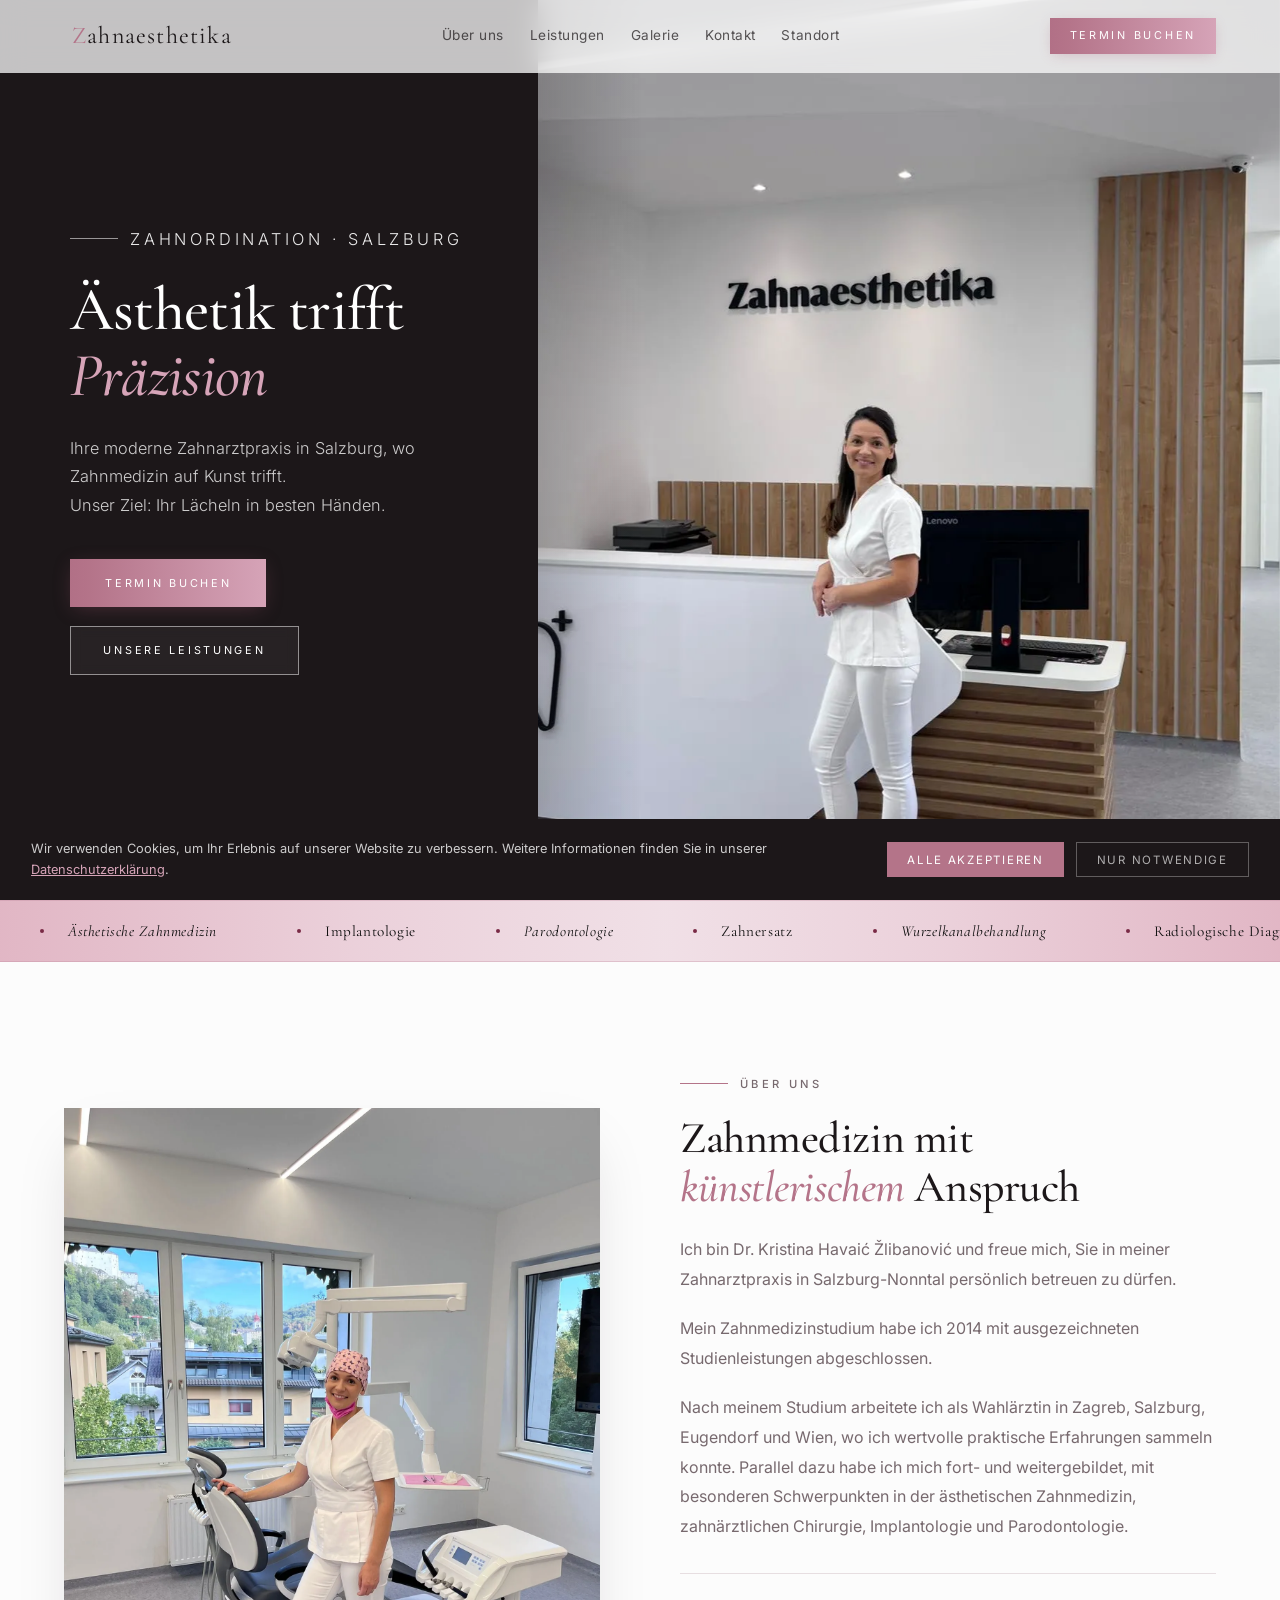
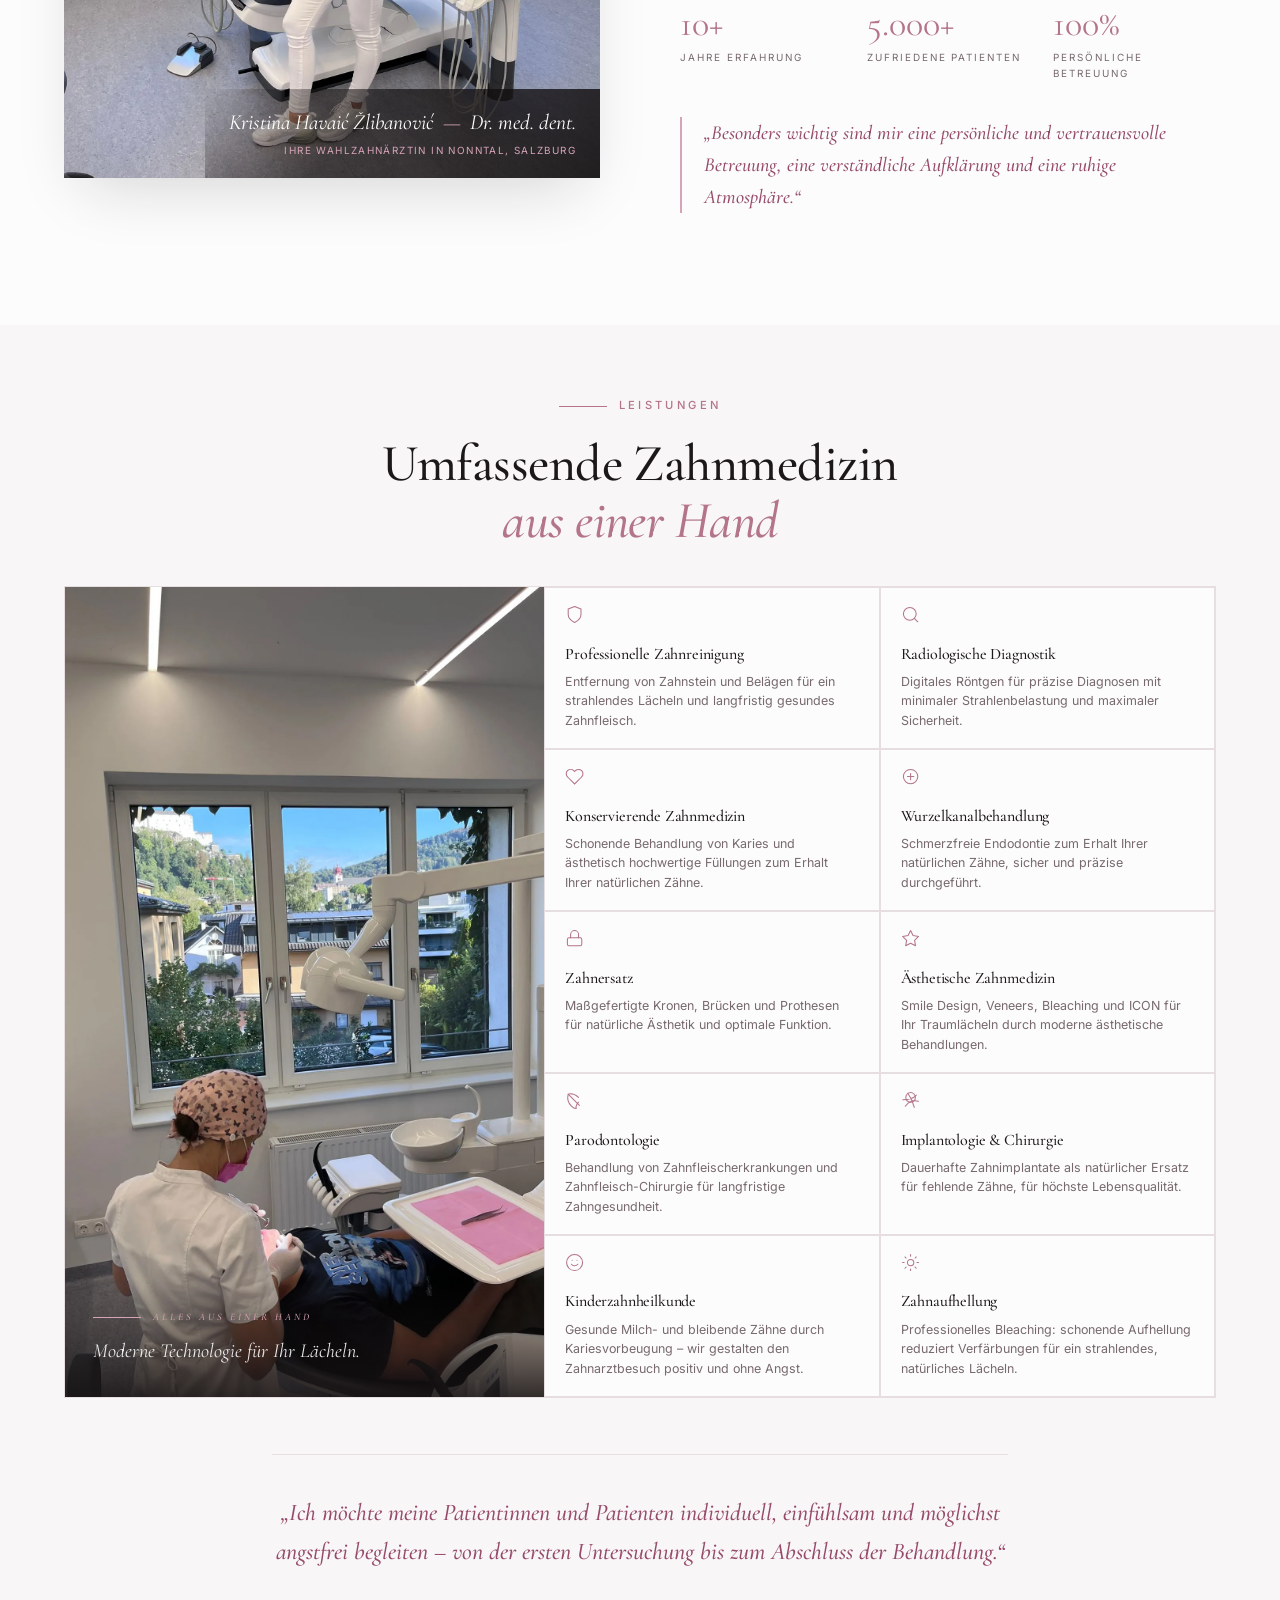
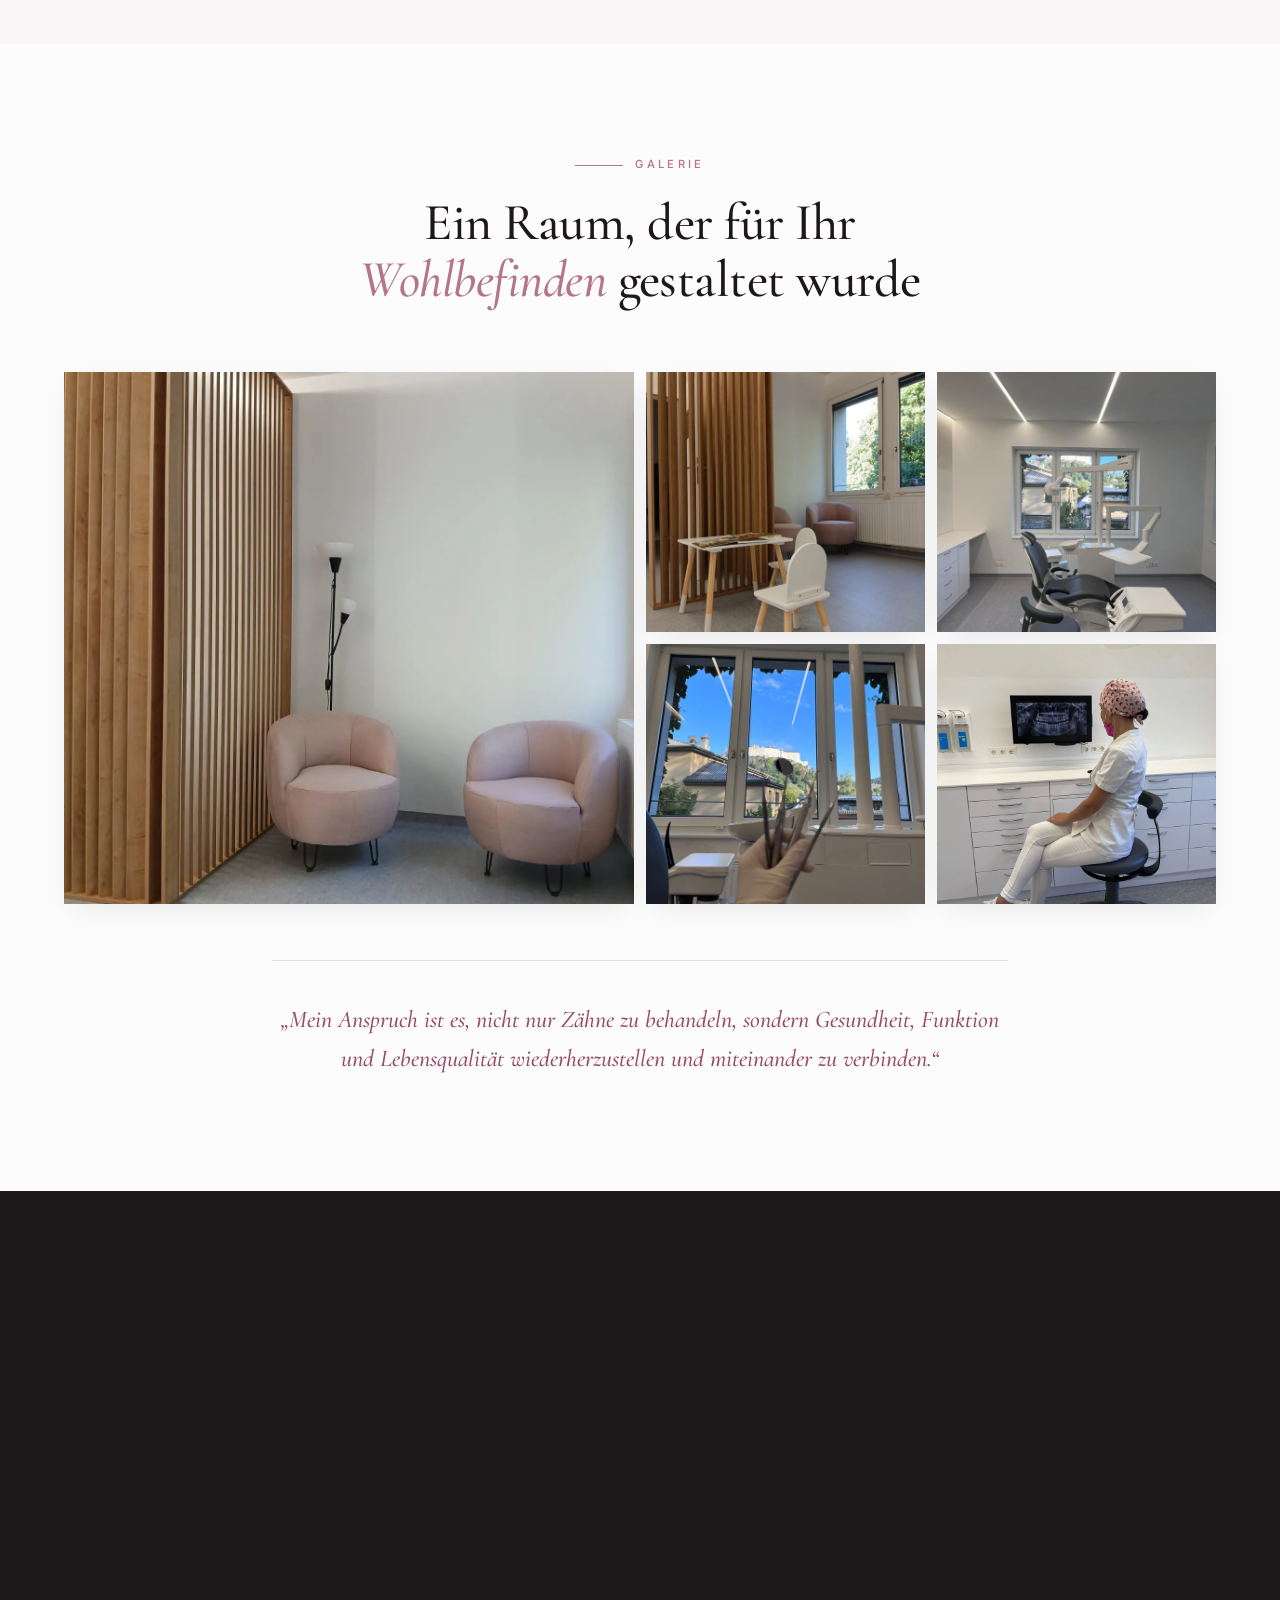
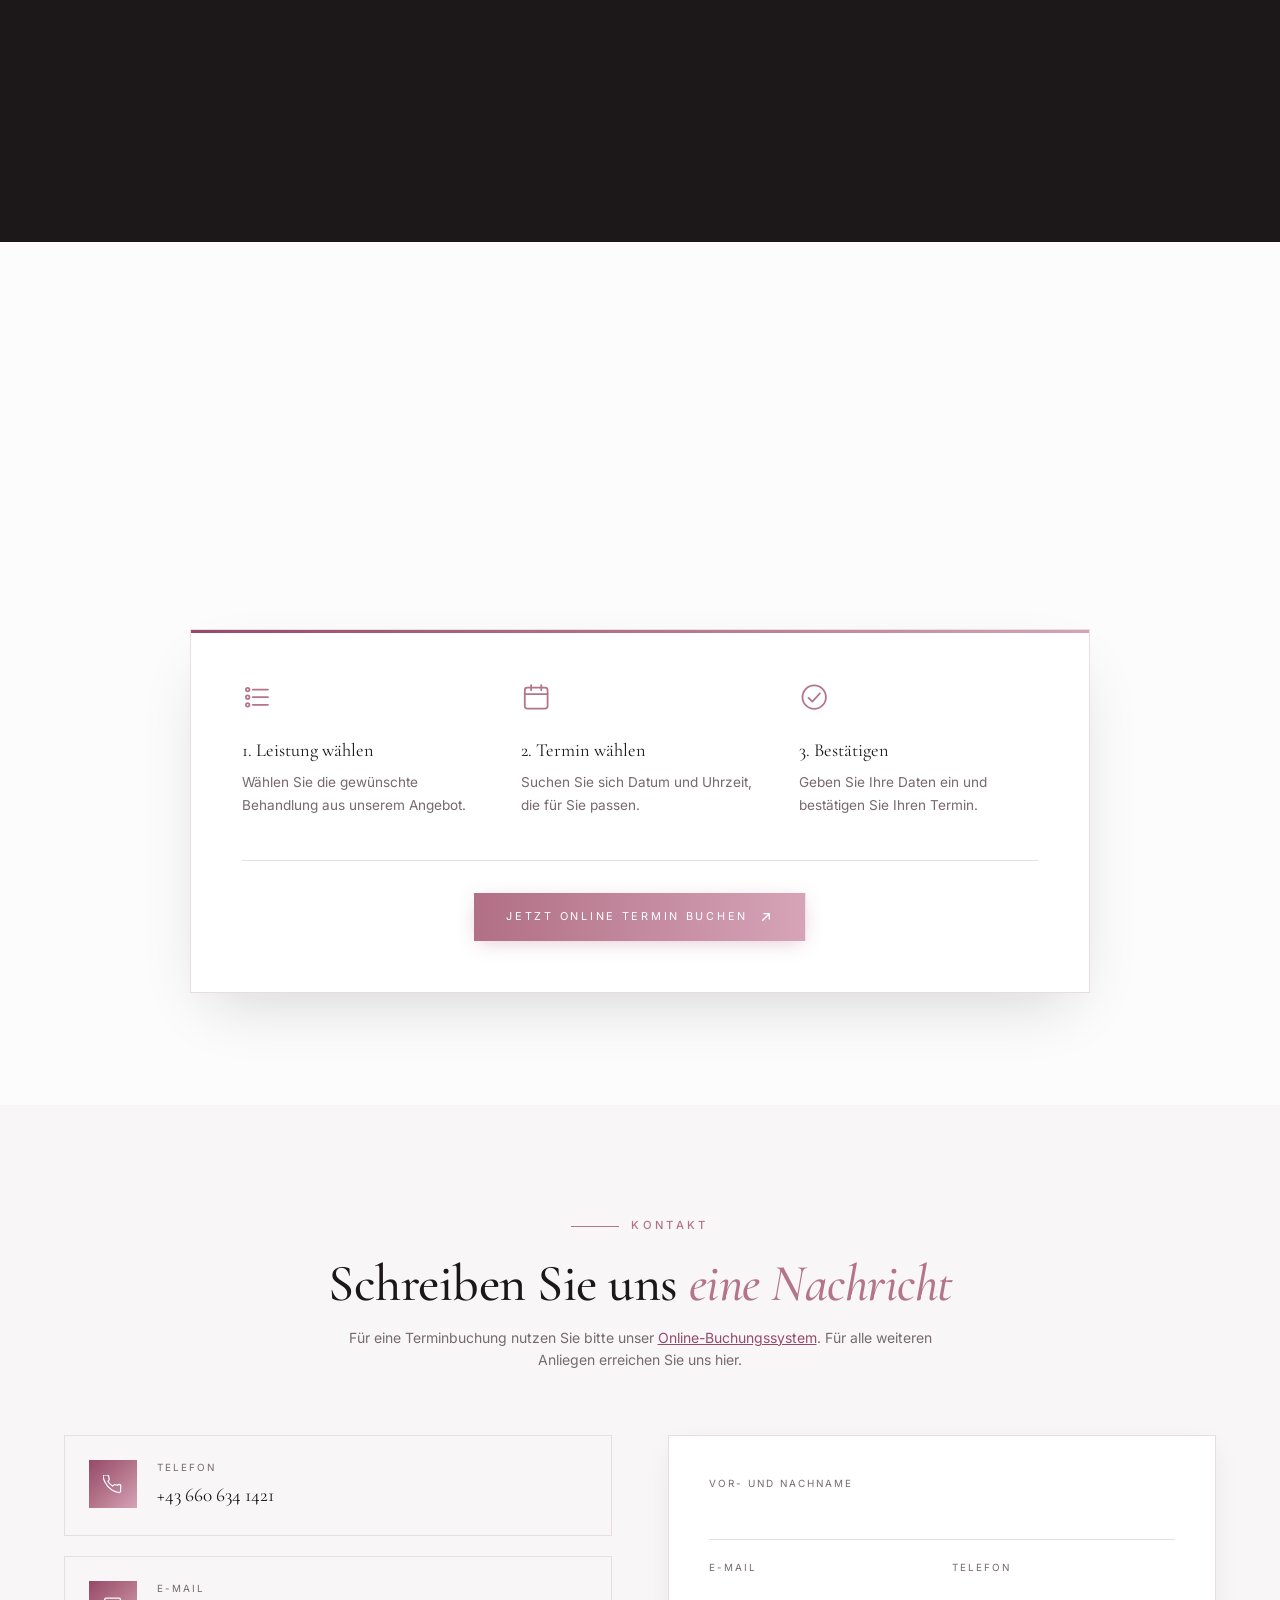
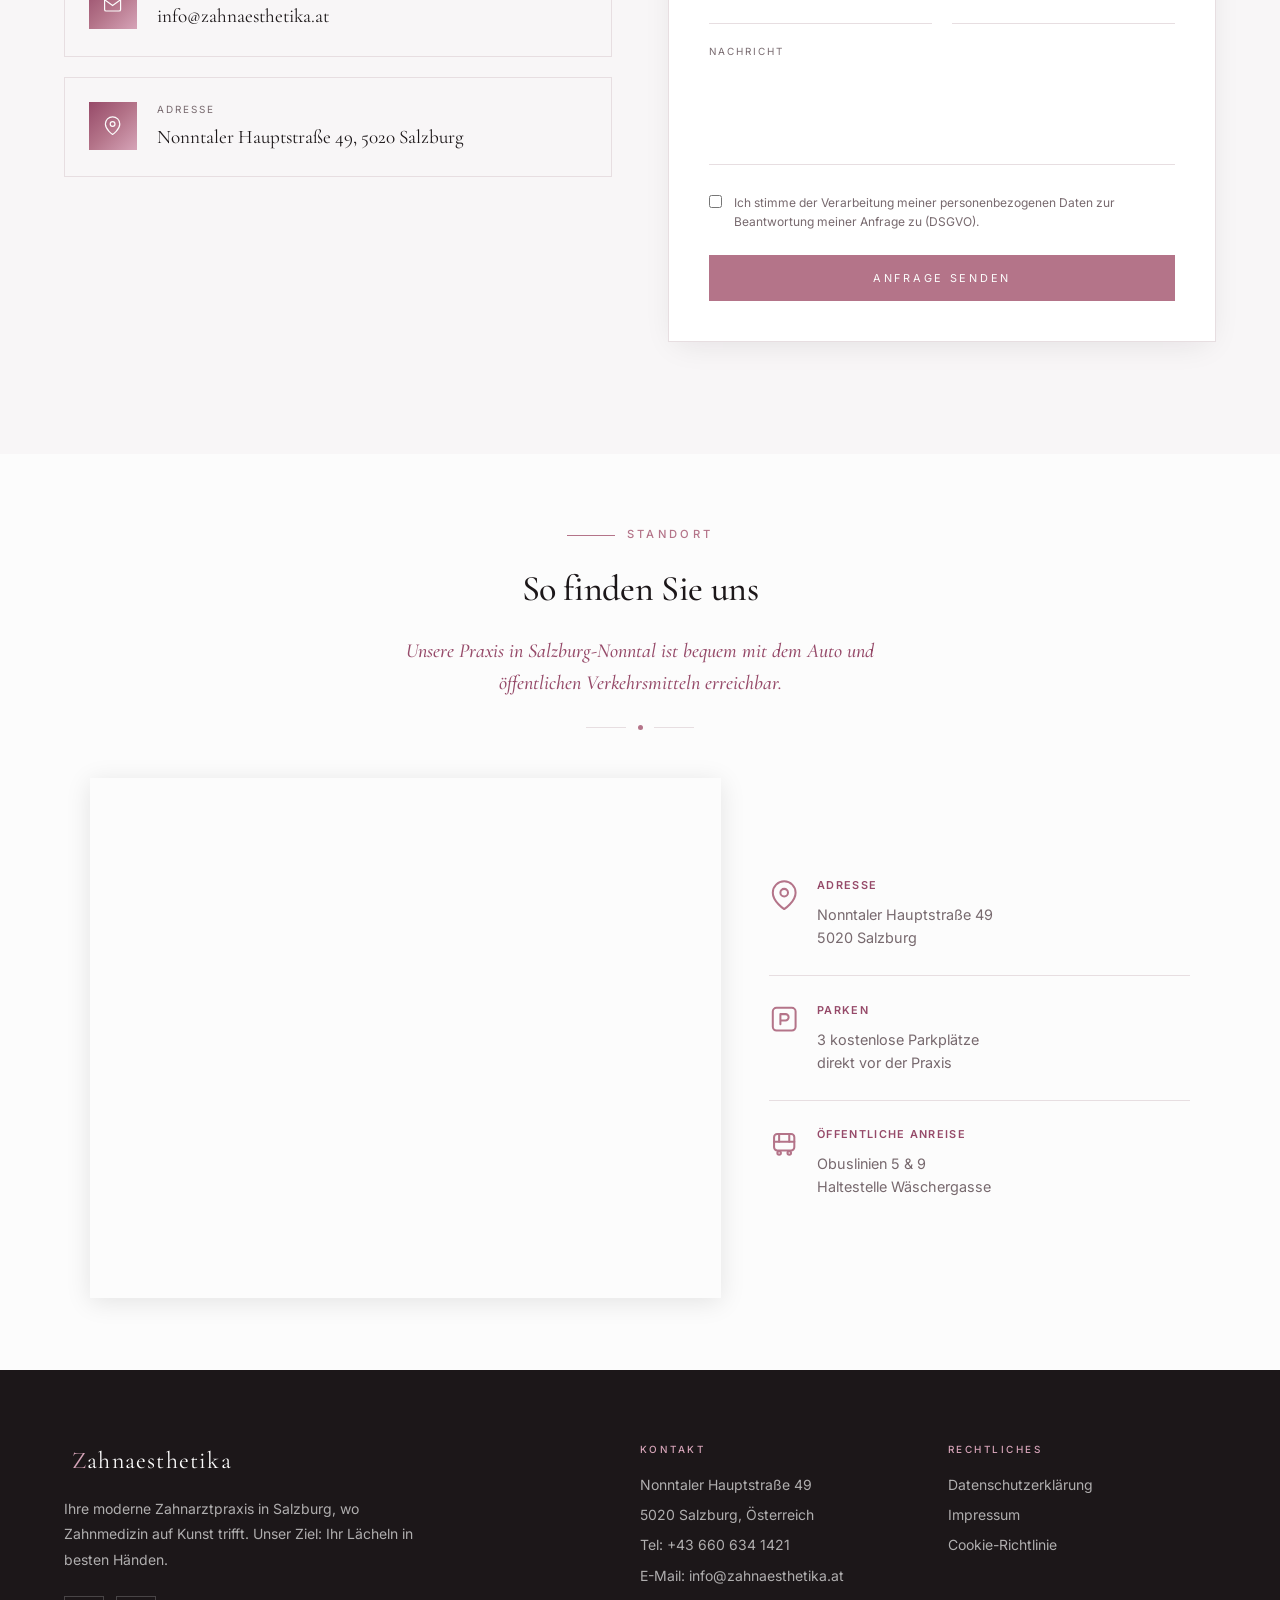
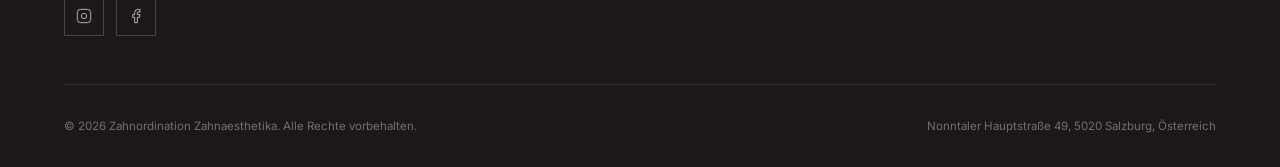
==== commit ff0e5897: "update1" ====
--- a/index.html
+++ b/index.html
@@ -4,7 +4,7 @@
   <meta charset="UTF-8" />
   <meta name="viewport" content="width=device-width, initial-scale=1.0" />
   <title>Zahnaesthetika – Zahnarzt in Salzburg | Dr. Kristina Havaić Žlibanović</title>
-  <meta name="description" content="Zahnarztpraxis in Salzburg-Nonntal: Dr. Kristina Havaić Žlibanović. Ästhetische Zahnmedizin, Implantologie, Parodontologie, Zahnersatz u. v. m. Termin vereinbaren." />
+  <meta name="description" content="Zahnarztpraxis in Salzburg-Nonntal: Dr. Kristina Havaić Žlibanović. Ästhetische Zahnmedizin (Veneers, Bleaching), Implantologie, Parodontologie, Zahnersatz u. v. m. Termin vereinbaren." />
   <meta name="author" content="Zahnordination Zahnaesthetika" />
   <link rel="canonical" href="https://zahnaesthetika.at/" />
 
@@ -65,6 +65,21 @@
   }
   </script>
 
+  <script>
+    /* Preloader samo pri prvom posjetu u sesiji i ne kod "reduced motion" */
+    try {
+      if (sessionStorage.getItem('pl-seen') || matchMedia('(prefers-reduced-motion: reduce)').matches) {
+        document.documentElement.classList.add('pl-skip');
+      }
+    } catch (e) {}
+  </script>
+  <noscript>
+    <style>
+      #preloader { display: none; }
+      .reveal, .stagger > * { opacity: 1; transform: none; }
+    </style>
+  </noscript>
+
   <link rel="stylesheet" href="style.css" />
 </head>
 <body>
@@ -265,7 +280,7 @@
         </picture>
         <div class="services-photo-caption">
           <p class="eyebrow">Alles aus einer Hand</p>
-          <p>Modernste Technologie für Ihr Lächeln.</p>
+          <p>Moderne Technologie für Ihr Lächeln.</p>
         </div>
       </div>
 
@@ -316,7 +331,7 @@
             <polygon points="12 2 15.09 8.26 22 9.27 17 14.14 18.18 21.02 12 17.77 5.82 21.02 7 14.14 2 9.27 8.91 8.26 12 2"/>
           </svg>
           <h3>Ästhetische Zahnmedizin</h3>
-          <p>Smile Design, Veneers, Bleaching und ICON für Ihr Traumlächeln durch modernste ästhetische Behandlungen.</p>
+          <p>Smile Design, Veneers, Bleaching und ICON für Ihr Traumlächeln durch moderne ästhetische Behandlungen.</p>
         </div>
 
         <div class="service-card">
@@ -350,7 +365,7 @@
             <circle cx="12" cy="12" r="4"/><path d="M12 2v2M12 20v2M4.93 4.93l1.41 1.41M17.66 17.66l1.41 1.41M2 12h2M20 12h2M6.34 17.66l-1.41 1.41M19.07 4.93l-1.41 1.41"/>
           </svg>
           <h3>Zahnaufhellung</h3>
-          <p>Professionelle, schonende Aufhellung reduziert Verfärbungen für ein strahlendes, natürliches Lächeln.</p>
+          <p>Professionelles Bleaching: schonende Aufhellung reduziert Verfärbungen für ein strahlendes, natürliches Lächeln.</p>
         </div>
 
       </div>
--- a/style.css
+++ b/style.css
@@ -1123,10 +1123,12 @@
   align-items: center;
   justify-content: center;
   overflow: hidden;
-  transition: opacity 1.1s var(--ease-smooth),
-              visibility 1.1s,
-              transform 1.1s var(--ease-smooth);
-}
+  transition: opacity 0.6s var(--ease-smooth),
+              visibility 0.6s,
+              transform 0.6s var(--ease-smooth);
+}
+/* Ponovni posjet u istoj sesiji / reduced motion — bez preloadera */
+html.pl-skip #preloader { display: none; }
 #preloader.hide {
   opacity: 0;
   visibility: hidden;
@@ -1238,7 +1240,7 @@
   align-items: center;
   justify-content: center;
   margin-bottom: 0.2rem;
-  animation: pl-tooth-in 0.85s var(--ease-smooth) 0.25s both;
+  animation: pl-tooth-in 0.6s var(--ease-smooth) 0.1s both;
 }
 
 /* --- Logo slika --- */
@@ -1263,7 +1265,7 @@
   letter-spacing: 0.02em;
   position: relative;
   overflow: hidden;
-  animation: pl-brand-in 1s var(--ease-smooth) 0.72s both;
+  animation: pl-brand-in 0.7s var(--ease-smooth) 0.3s both;
   margin: 0;
 }
 @keyframes pl-brand-in {
@@ -1283,7 +1285,7 @@
     hsl(0 0% 100% / 0.6) 50%,
     transparent 100%
   );
-  animation: pl-shimmer 2.4s var(--ease-smooth) 1.8s infinite;
+  animation: pl-shimmer 1.4s var(--ease-smooth) 0.8s infinite;
   pointer-events: none;
 }
 @keyframes pl-shimmer {
@@ -1299,7 +1301,7 @@
   letter-spacing: 0.45em;
   text-transform: uppercase;
   color: hsl(20, 8%, 38%);
-  animation: pl-fade-up 0.6s ease 1.1s both;
+  animation: pl-fade-up 0.5s ease 0.55s both;
 }
 
 @keyframes pl-fade-up {
@@ -1327,7 +1329,7 @@
     hsl(25,  50%, 58%) 75%,
     hsl(38,  70%, 62%) 100%
   );
-  animation: pl-bar-fill 1.8s cubic-bezier(0.4, 0, 0.15, 1) 0.12s both;
+  animation: pl-bar-fill 1.1s cubic-bezier(0.4, 0, 0.15, 1) 0.05s both;
   box-shadow: 0 0 10px hsl(335 44% 57% / 0.45);
 }
 @keyframes pl-bar-fill {
@@ -1511,8 +1513,9 @@
 }
 
 @media (max-width: 900px) {
-  .services-split { grid-template-columns: 1fr; }
-  .services-photo { min-height: 320px; aspect-ratio: 16/8; }
+  .services-split { grid-template-columns: minmax(0, 1fr); }
+  /* width:100% — inače aspect-ratio + min-height izračuna širinu 600px (preko ekrana) */
+  .services-photo { min-height: 320px; aspect-ratio: 16/8; width: 100%; }
   .services-photo img { object-position: center bottom; }
   .services-grid-2col .service-card { border-left: none; }
 }
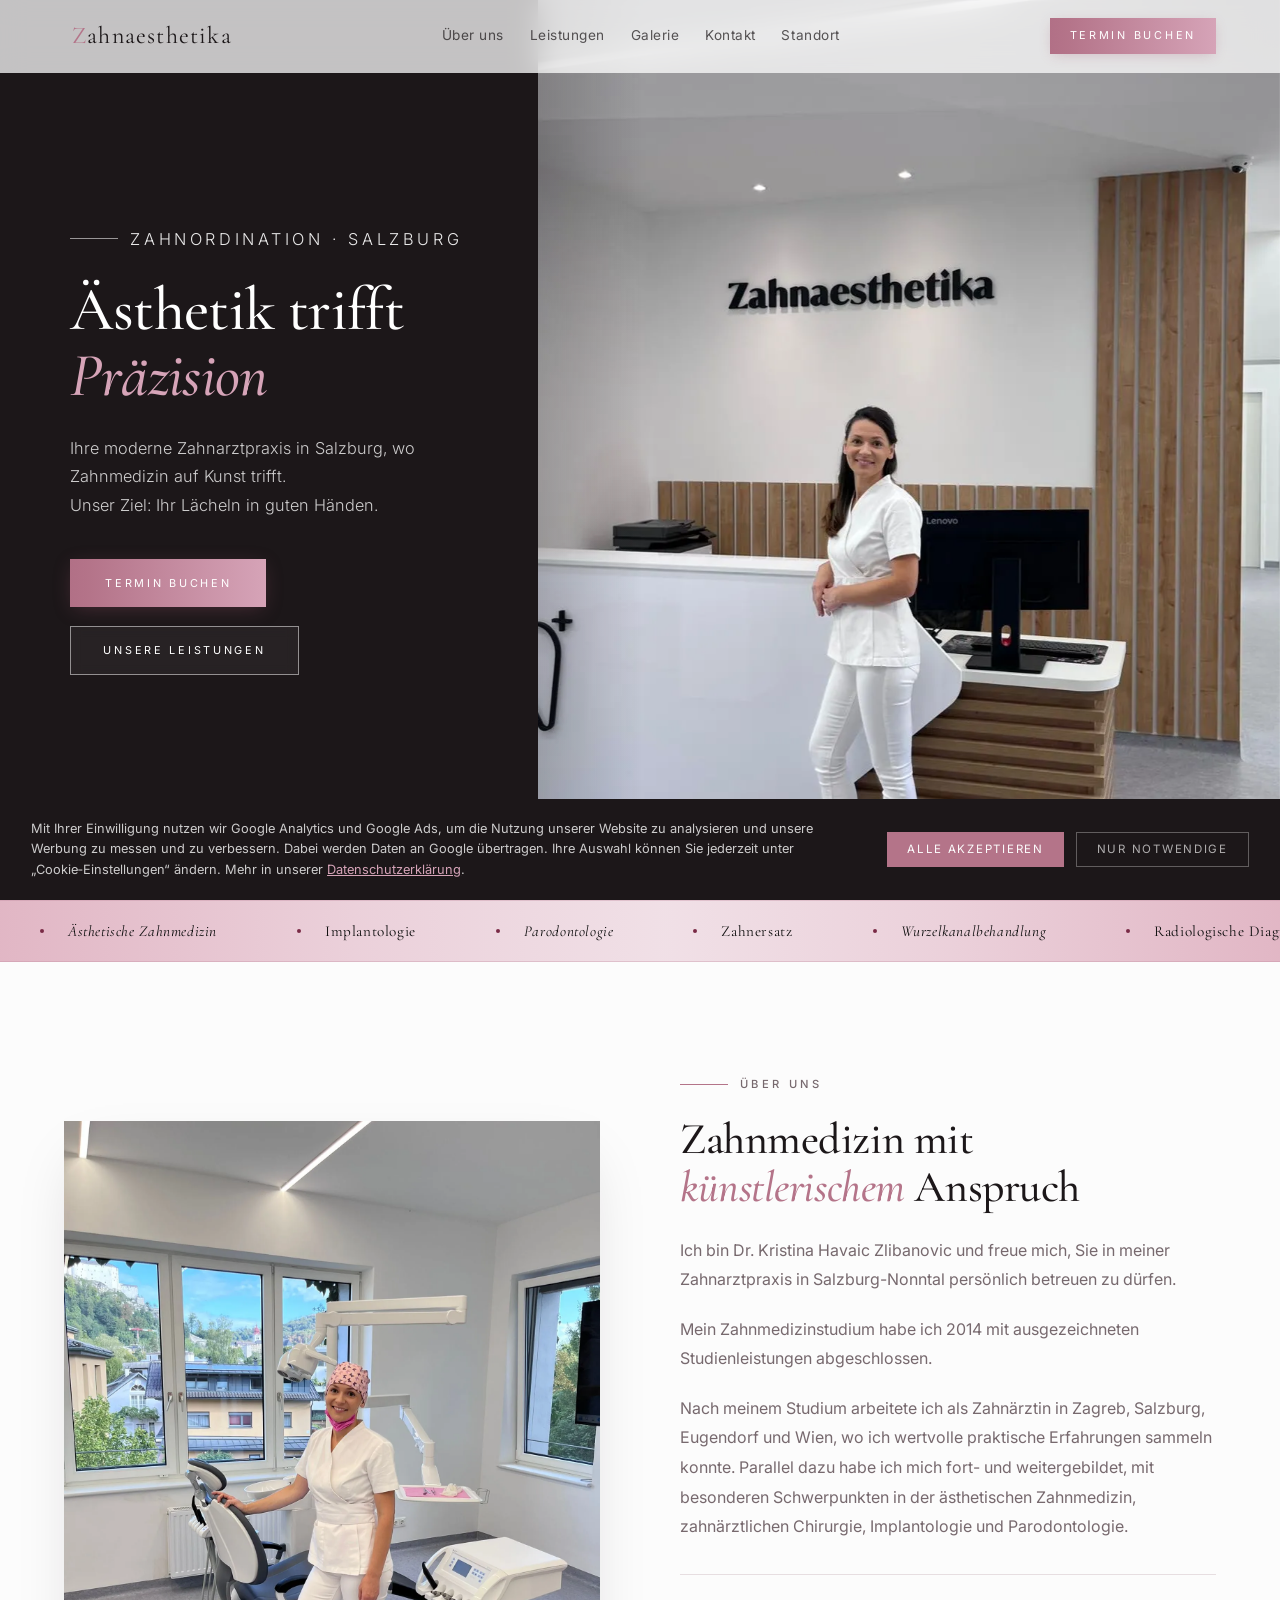
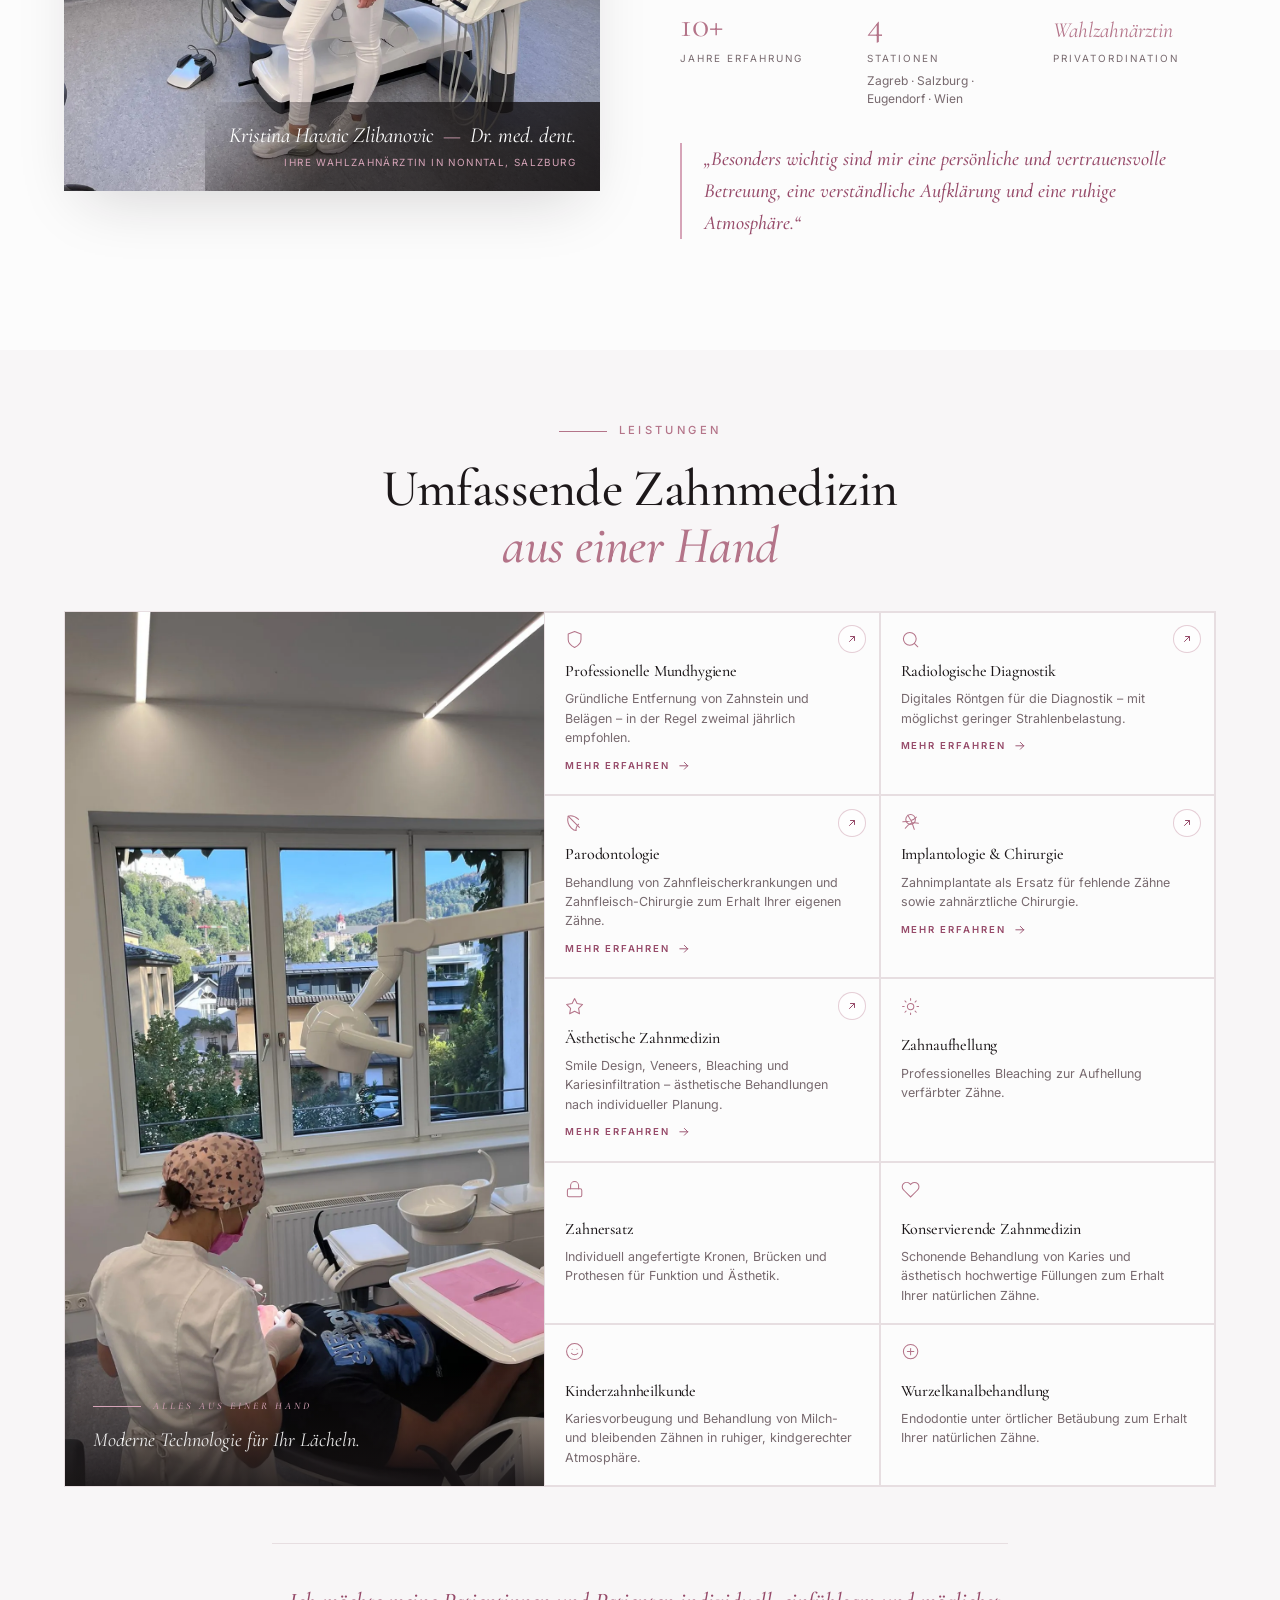
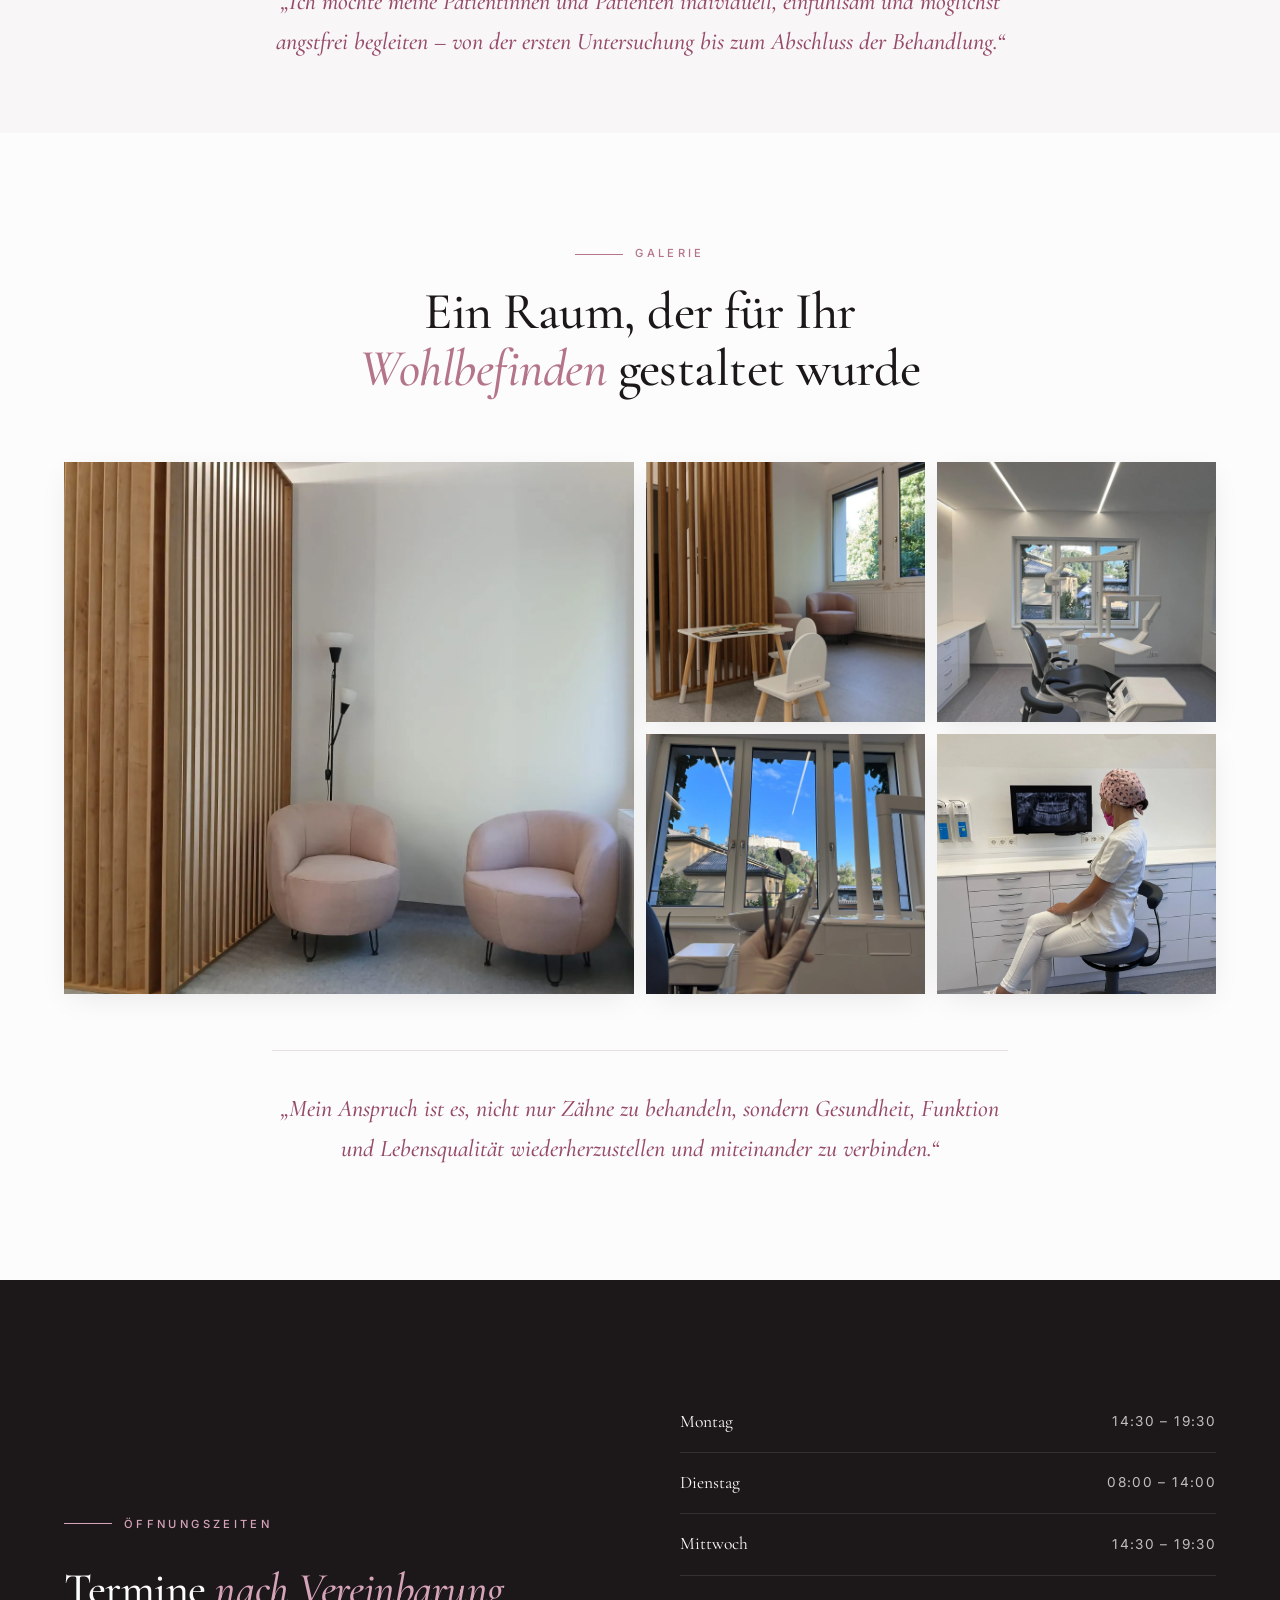
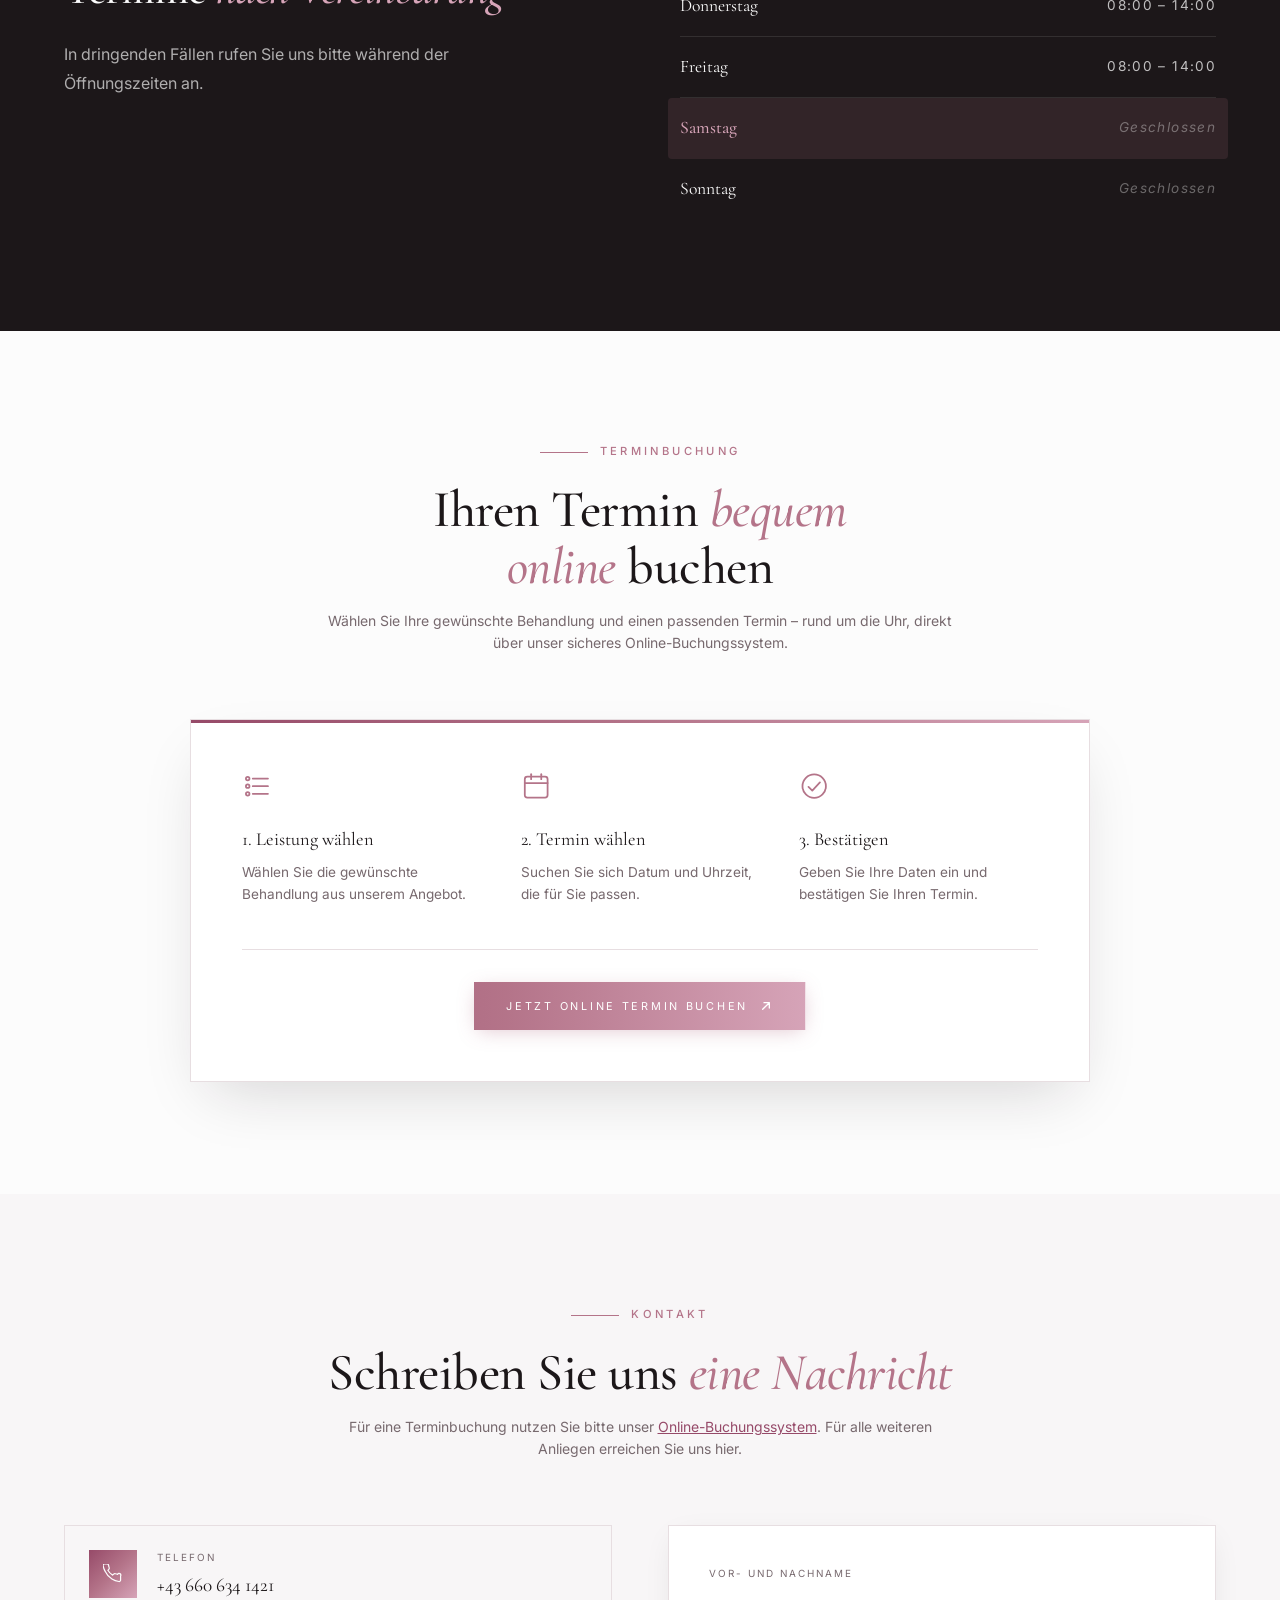
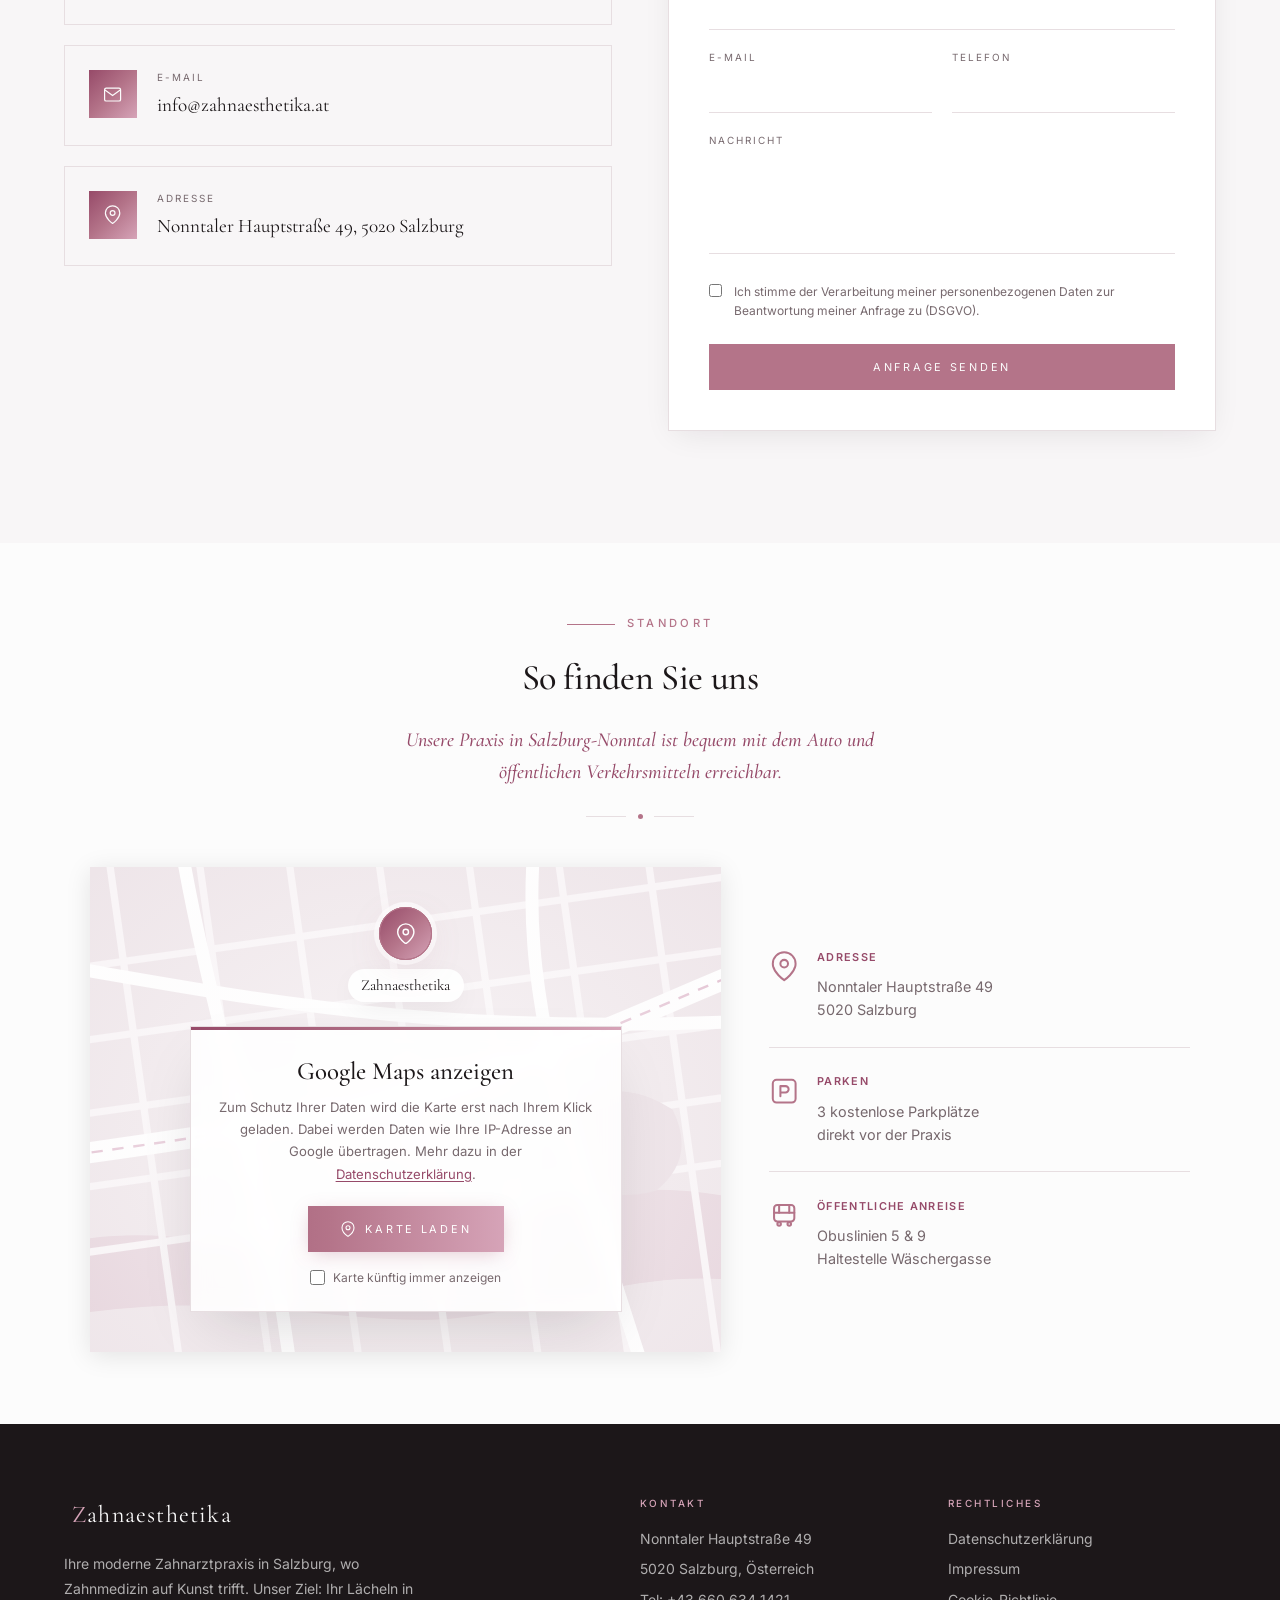
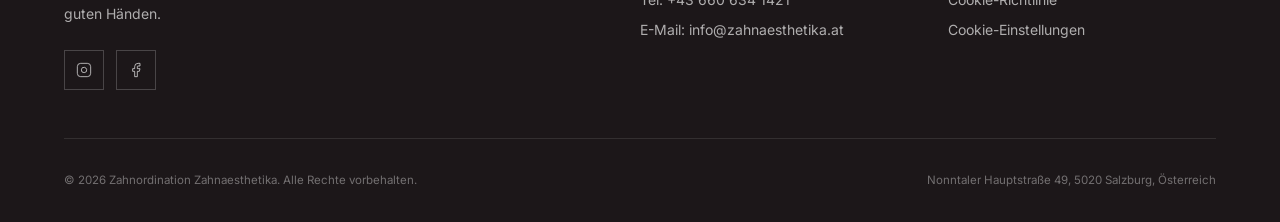
==== commit 8ccf88f6: "web update" ====
--- a/index.html
+++ b/index.html
@@ -3,12 +3,48 @@
 <head>
   <meta charset="UTF-8" />
   <meta name="viewport" content="width=device-width, initial-scale=1.0" />
-  <title>Zahnaesthetika – Zahnarzt in Salzburg | Dr. Kristina Havaić Žlibanović</title>
-  <meta name="description" content="Zahnarztpraxis in Salzburg-Nonntal: Dr. Kristina Havaić Žlibanović. Ästhetische Zahnmedizin (Veneers, Bleaching), Implantologie, Parodontologie, Zahnersatz u. v. m. Termin vereinbaren." />
+  <!-- Google Consent Mode v2 — bez pristanka je sve odbijeno (DSGVO / TKG 2021) -->
+  <script>
+    window.dataLayer = window.dataLayer || [];
+    function gtag(){dataLayer.push(arguments);}
+    gtag('consent', 'default', {
+      'ad_storage': 'denied',
+      'ad_user_data': 'denied',
+      'ad_personalization': 'denied',
+      'analytics_storage': 'denied'
+    });
+  </script>
+  <!-- Google Tag Manager — type="text/plain": pokreće se tek nakon pristanka u cookie banneru ("Alle akzeptieren") -->
+  <script type="text/plain" data-consent="marketing">(function(w,d,s,l,i){w[l]=w[l]||[];w[l].push({'gtm.start':
+new Date().getTime(),event:'gtm.js'});var f=d.getElementsByTagName(s)[0],
+j=d.createElement(s),dl=l!='dataLayer'?'&l='+l:'';j.async=true;j.src=
+'https://www.googletagmanager.com/gtm.js?id='+i+dl;f.parentNode.insertBefore(j,f);
+})(window,document,'script','dataLayer','GTM-5CMWS475');</script>
+  <!-- End Google Tag Manager -->
+  <script>
+    /* Pristanak: Consent Mode → granted i pokretanje GTM-a.
+       Poziva se odmah ovdje (ako je posjetitelj već ranije prihvatio) i iz script.js (klik "Alle akzeptieren"). */
+    window.grantConsent = function () {
+      gtag('consent', 'update', {
+        'ad_storage': 'granted',
+        'ad_user_data': 'granted',
+        'ad_personalization': 'granted',
+        'analytics_storage': 'granted'
+      });
+      document.querySelectorAll('script[type="text/plain"][data-consent]').forEach(function (blocked) {
+        var s = document.createElement('script');
+        s.text = blocked.text;
+        blocked.parentNode.replaceChild(s, blocked);
+      });
+    };
+    try { if (localStorage.getItem('cookie-consent') === 'all') window.grantConsent(); } catch (e) {}
+  </script>
+  <title>Zahnaesthetika – Zahnarzt in Salzburg | Dr. Kristina Havaic Zlibanovic</title>
+  <meta name="description" content="Zahnarztpraxis in Salzburg-Nonntal: Dr. Kristina Havaic Zlibanovic. Ästhetische Zahnmedizin (Veneers, Bleaching), Implantologie, Parodontologie, Zahnersatz u. v. m. Termin vereinbaren." />
   <meta name="author" content="Zahnordination Zahnaesthetika" />
   <link rel="canonical" href="https://zahnaesthetika.at/" />
 
-  <meta property="og:title"       content="Zahnaesthetika — Zahnarzt in Salzburg | Dr. Kristina Havaić Žlibanović" />
+  <meta property="og:title"       content="Zahnaesthetika — Zahnarzt in Salzburg | Dr. Kristina Havaic Zlibanovic" />
   <meta property="og:description" content="Ihre moderne Zahnarztpraxis in Salzburg-Nonntal, wo Zahnmedizin auf Kunst trifft." />
   <meta property="og:type"        content="website" />
   <meta property="og:url"         content="https://zahnaesthetika.at/" />
@@ -58,7 +94,7 @@
     ],
     "employee": {
       "@type": "Person",
-      "name": "Kristina Havaić Žlibanović",
+      "name": "Kristina Havaic Zlibanovic",
       "jobTitle": "Zahnärztin",
       "sameAs": "https://www.docfinder.at/zahnarzt/5020-salzburg/dr-kristina-havaic-zlibanovic"
     }
@@ -83,6 +119,10 @@
   <link rel="stylesheet" href="style.css" />
 </head>
 <body>
+<!-- Google Tag Manager (noscript) -->
+<noscript><iframe src="https://www.googletagmanager.com/ns.html?id=GTM-5CMWS475"
+height="0" width="0" style="display:none;visibility:hidden"></iframe></noscript>
+<!-- End Google Tag Manager (noscript) -->
 
 <!-- PRELOADER -->
 <div id="preloader">
@@ -143,7 +183,7 @@
 
   <div class="mobile-menu" id="mobile-menu">
     <div class="container">
-      <nav>
+      <nav aria-label="Mobile Navigation">
         <a href="#ueber-uns">Über uns</a>
         <a href="#leistungen">Leistungen</a>
         <a href="#galerie">Galerie</a>
@@ -164,7 +204,7 @@
       <h1>Ästhetik trifft<br /><em>Präzision</em></h1>
       <p>
         Ihre moderne Zahnarztpraxis in Salzburg, wo Zahnmedizin auf Kunst trifft.<br />
-        Unser Ziel: Ihr Lächeln in besten Händen.
+        Unser Ziel: Ihr Lächeln in guten Händen.
       </p>
       <div class="hero-btns">
         <a href="#terminbuchung" class="btn-primary">Termin buchen</a>
@@ -191,7 +231,7 @@
     <div class="marquee-item"><span class="marquee-dot"></span> Zahnersatz</div>
     <div class="marquee-item"><span class="marquee-dot"></span> <em>Wurzelkanalbehandlung</em></div>
     <div class="marquee-item"><span class="marquee-dot"></span> Radiologische Diagnostik</div>
-    <div class="marquee-item"><span class="marquee-dot"></span> <em>Professionelle Zahnreinigung</em></div>
+    <div class="marquee-item"><span class="marquee-dot"></span> <em>Professionelle Mundhygiene</em></div>
     <div class="marquee-item"><span class="marquee-dot"></span> Konservierende Zahnmedizin</div>
     <div class="marquee-item"><span class="marquee-dot"></span> <em>Kinderzahnheilkunde</em></div>
     <div class="marquee-item"><span class="marquee-dot"></span> Zahnaufhellung</div>
@@ -201,7 +241,7 @@
     <div class="marquee-item"><span class="marquee-dot"></span> Zahnersatz</div>
     <div class="marquee-item"><span class="marquee-dot"></span> <em>Wurzelkanalbehandlung</em></div>
     <div class="marquee-item"><span class="marquee-dot"></span> Radiologische Diagnostik</div>
-    <div class="marquee-item"><span class="marquee-dot"></span> <em>Professionelle Zahnreinigung</em></div>
+    <div class="marquee-item"><span class="marquee-dot"></span> <em>Professionelle Mundhygiene</em></div>
     <div class="marquee-item"><span class="marquee-dot"></span> Konservierende Zahnmedizin</div>
     <div class="marquee-item"><span class="marquee-dot"></span> <em>Kinderzahnheilkunde</em></div>
     <div class="marquee-item"><span class="marquee-dot"></span> Zahnaufhellung</div>
@@ -217,10 +257,10 @@
       <div class="about-img-wrap">
         <picture>
           <source type="image/webp" srcset="images/slike_ordinacija/kika%20biografija.webp" />
-          <img src="images/slike_ordinacija/kika%20biografija.jpeg" alt="Dr. Kristina Havaić Žlibanović, Zahnärztin der Praxis Zahnaesthetika" loading="lazy" width="1536" height="2048" />
+          <img src="images/slike_ordinacija/kika%20biografija.jpeg" alt="Dr. Kristina Havaic Zlibanovic, Zahnärztin der Praxis Zahnaesthetika" loading="lazy" width="1536" height="2048" />
         </picture>
         <div class="about-img-caption">
-          <p class="aic-name">Kristina Havaić Žlibanović <span class="aic-divider">&mdash;</span> <span class="aic-title">Dr. med. dent.</span></p>
+          <p class="aic-name">Kristina Havaic Zlibanovic <span class="aic-divider">&mdash;</span> <span class="aic-title">Dr. med. dent.</span></p>
           <p class="aic-role">Ihre Wahlzahnärztin in Nonntal, Salzburg</p>
         </div>
       </div>
@@ -229,13 +269,13 @@
         <p class="eyebrow">Über uns</p>
         <h2>Zahnmedizin mit <em>künstlerischem</em> Anspruch</h2>
         <p>
-          Ich bin Dr. Kristina Havaić Žlibanović und freue mich, Sie in meiner Zahnarztpraxis in Salzburg-Nonntal persönlich betreuen zu dürfen.
+          Ich bin Dr. Kristina Havaic Zlibanovic und freue mich, Sie in meiner Zahnarztpraxis in Salzburg-Nonntal persönlich betreuen zu dürfen.
         </p>
         <p>
           Mein Zahnmedizinstudium habe ich 2014 mit ausgezeichneten Studienleistungen abgeschlossen.
         </p>
         <p>
-          Nach meinem Studium arbeitete ich als Wahlärztin in Zagreb, Salzburg, Eugendorf und Wien, wo ich wertvolle praktische Erfahrungen sammeln konnte. Parallel dazu habe ich mich fort- und weitergebildet, mit besonderen Schwerpunkten in der ästhetischen Zahnmedizin, zahnärztlichen Chirurgie, Implantologie und Parodontologie.
+          Nach meinem Studium arbeitete ich als Zahnärztin in Zagreb, Salzburg, Eugendorf und Wien, wo ich wertvolle praktische Erfahrungen sammeln konnte. Parallel dazu habe ich mich fort- und weitergebildet, mit besonderen Schwerpunkten in der ästhetischen Zahnmedizin, zahnärztlichen Chirurgie, Implantologie und Parodontologie.
         </p>
 
         <div class="about-stats">
@@ -244,12 +284,13 @@
             <div class="stat-label">Jahre Erfahrung</div>
           </div>
           <div>
-            <div class="stat-num" data-target="5000" data-suffix="+">5.000+</div>
-            <div class="stat-label">Zufriedene Patienten</div>
-          </div>
-          <div>
-            <div class="stat-num" data-target="100" data-suffix="%">100%</div>
-            <div class="stat-label">Persönliche Betreuung</div>
+            <div class="stat-num" data-target="4">4</div>
+            <div class="stat-label">Stationen</div>
+            <div class="stat-sub">Zagreb · Salzburg · Eugendorf · Wien</div>
+          </div>
+          <div class="about-stat-text">
+            <div class="stat-num stat-num--text">Wahlzahnärztin</div>
+            <div class="stat-label">Privatordination</div>
           </div>
         </div>
 
@@ -286,20 +327,82 @@
 
       <div class="services-grid-2col stagger">
 
+        <a href="professionelle-mundhygiene/" class="service-card service-card--link">
+          <span class="service-icon-wrap">
+            <svg class="service-icon" viewBox="0 0 24 24" fill="none" stroke="currentColor" stroke-width="1.3" stroke-linecap="round" stroke-linejoin="round" aria-hidden="true">
+              <path d="M12 22s8-4 8-10V5l-8-3-8 3v7c0 6 8 10 8 10z"/>
+            </svg>
+          </span>
+          <h3>Professionelle Mundhygiene</h3>
+          <p>Gründliche Entfernung von Zahnstein und Belägen – in der Regel zweimal jährlich empfohlen.</p>
+          <span class="service-more">Mehr erfahren <svg viewBox="0 0 24 24" fill="none" stroke="currentColor" stroke-width="1.6" stroke-linecap="round" stroke-linejoin="round" aria-hidden="true"><path d="M5 12h14M13 6l6 6-6 6"/></svg></span>
+          <span class="service-corner" aria-hidden="true"><svg viewBox="0 0 24 24" fill="none" stroke="currentColor" stroke-width="2" stroke-linecap="round" stroke-linejoin="round"><path d="M7 17L17 7M9 7h8v8"/></svg></span>
+        </a>
+
+        <a href="radiologische-diagnostik/" class="service-card service-card--link">
+          <span class="service-icon-wrap">
+            <svg class="service-icon" viewBox="0 0 24 24" fill="none" stroke="currentColor" stroke-width="1.3" stroke-linecap="round" aria-hidden="true">
+              <circle cx="11" cy="11" r="8"/><line x1="21" y1="21" x2="16.65" y2="16.65"/>
+            </svg>
+          </span>
+          <h3>Radiologische Diagnostik</h3>
+          <p>Digitales Röntgen für die Diagnostik – mit möglichst geringer Strahlenbelastung.</p>
+          <span class="service-more">Mehr erfahren <svg viewBox="0 0 24 24" fill="none" stroke="currentColor" stroke-width="1.6" stroke-linecap="round" stroke-linejoin="round" aria-hidden="true"><path d="M5 12h14M13 6l6 6-6 6"/></svg></span>
+          <span class="service-corner" aria-hidden="true"><svg viewBox="0 0 24 24" fill="none" stroke="currentColor" stroke-width="2" stroke-linecap="round" stroke-linejoin="round"><path d="M7 17L17 7M9 7h8v8"/></svg></span>
+        </a>
+
+        <a href="parodontologie/" class="service-card service-card--link">
+          <span class="service-icon-wrap">
+            <svg class="service-icon" viewBox="0 0 24 24" fill="none" stroke="currentColor" stroke-width="1.3" stroke-linecap="round" stroke-linejoin="round" aria-hidden="true">
+              <path d="M17 8c0 0-7-6-13-4C2 12 6 17 8 19c3 3 6 3 6 3s-1-4 3-8"/>
+              <path d="M4 4l14 14"/>
+            </svg>
+          </span>
+          <h3>Parodontologie</h3>
+          <p>Behandlung von Zahnfleischerkrankungen und Zahnfleisch-Chirurgie zum Erhalt Ihrer eigenen Zähne.</p>
+          <span class="service-more">Mehr erfahren <svg viewBox="0 0 24 24" fill="none" stroke="currentColor" stroke-width="1.6" stroke-linecap="round" stroke-linejoin="round" aria-hidden="true"><path d="M5 12h14M13 6l6 6-6 6"/></svg></span>
+          <span class="service-corner" aria-hidden="true"><svg viewBox="0 0 24 24" fill="none" stroke="currentColor" stroke-width="2" stroke-linecap="round" stroke-linejoin="round"><path d="M7 17L17 7M9 7h8v8"/></svg></span>
+        </a>
+
+        <a href="implantologie/" class="service-card service-card--link">
+          <span class="service-icon-wrap">
+            <svg class="service-icon" viewBox="0 0 24 24" fill="none" stroke="currentColor" stroke-width="1.3" stroke-linecap="round" aria-hidden="true">
+              <circle cx="12" cy="8" r="6"/>
+              <path d="M8.56 2.75c4.37 6.03 6.02 9.42 8.03 17.72m2.54-15.38c-3.72 4.35-8.94 5.66-16.88 5.85m19.5 1.9c-3.5-.93-6.63-.82-8.94 0-2.58.92-5.01 2.86-7.44 6.32"/>
+            </svg>
+          </span>
+          <h3>Implantologie &amp; Chirurgie</h3>
+          <p>Zahnimplantate als Ersatz für fehlende Zähne sowie zahnärztliche Chirurgie.</p>
+          <span class="service-more">Mehr erfahren <svg viewBox="0 0 24 24" fill="none" stroke="currentColor" stroke-width="1.6" stroke-linecap="round" stroke-linejoin="round" aria-hidden="true"><path d="M5 12h14M13 6l6 6-6 6"/></svg></span>
+          <span class="service-corner" aria-hidden="true"><svg viewBox="0 0 24 24" fill="none" stroke="currentColor" stroke-width="2" stroke-linecap="round" stroke-linejoin="round"><path d="M7 17L17 7M9 7h8v8"/></svg></span>
+        </a>
+
+        <a href="aesthetische-zahnmedizin/" class="service-card service-card--link">
+          <span class="service-icon-wrap">
+            <svg class="service-icon" viewBox="0 0 24 24" fill="none" stroke="currentColor" stroke-width="1.3" stroke-linecap="round" stroke-linejoin="round" aria-hidden="true">
+              <polygon points="12 2 15.09 8.26 22 9.27 17 14.14 18.18 21.02 12 17.77 5.82 21.02 7 14.14 2 9.27 8.91 8.26 12 2"/>
+            </svg>
+          </span>
+          <h3>Ästhetische Zahnmedizin</h3>
+          <p>Smile Design, Veneers, Bleaching und Kariesinfiltration – ästhetische Behandlungen nach individueller Planung.</p>
+          <span class="service-more">Mehr erfahren <svg viewBox="0 0 24 24" fill="none" stroke="currentColor" stroke-width="1.6" stroke-linecap="round" stroke-linejoin="round" aria-hidden="true"><path d="M5 12h14M13 6l6 6-6 6"/></svg></span>
+          <span class="service-corner" aria-hidden="true"><svg viewBox="0 0 24 24" fill="none" stroke="currentColor" stroke-width="2" stroke-linecap="round" stroke-linejoin="round"><path d="M7 17L17 7M9 7h8v8"/></svg></span>
+        </a>
+
         <div class="service-card">
           <svg class="service-icon" viewBox="0 0 24 24" fill="none" stroke="currentColor" stroke-width="1.3" stroke-linecap="round" stroke-linejoin="round" aria-hidden="true">
-            <path d="M12 22s8-4 8-10V5l-8-3-8 3v7c0 6 8 10 8 10z"/>
+            <circle cx="12" cy="12" r="4"/><path d="M12 2v2M12 20v2M4.93 4.93l1.41 1.41M17.66 17.66l1.41 1.41M2 12h2M20 12h2M6.34 17.66l-1.41 1.41M19.07 4.93l-1.41 1.41"/>
           </svg>
-          <h3>Professionelle Zahnreinigung</h3>
-          <p>Entfernung von Zahnstein und Belägen für ein strahlendes Lächeln und langfristig gesundes Zahnfleisch.</p>
+          <h3>Zahnaufhellung</h3>
+          <p>Professionelles Bleaching zur Aufhellung verfärbter Zähne.</p>
         </div>
 
         <div class="service-card">
           <svg class="service-icon" viewBox="0 0 24 24" fill="none" stroke="currentColor" stroke-width="1.3" stroke-linecap="round" aria-hidden="true">
-            <circle cx="11" cy="11" r="8"/><line x1="21" y1="21" x2="16.65" y2="16.65"/>
+            <rect x="3" y="11" width="18" height="10" rx="2"/><path d="M7 11V7a5 5 0 0 1 10 0v4"/>
           </svg>
-          <h3>Radiologische Diagnostik</h3>
-          <p>Digitales Röntgen für präzise Diagnosen mit minimaler Strahlenbelastung und maximaler Sicherheit.</p>
+          <h3>Zahnersatz</h3>
+          <p>Individuell angefertigte Kronen, Brücken und Prothesen für Funktion und Ästhetik.</p>
         </div>
 
         <div class="service-card">
@@ -311,61 +414,19 @@
         </div>
 
         <div class="service-card">
+          <svg class="service-icon" viewBox="0 0 24 24" fill="none" stroke="currentColor" stroke-width="1.3" stroke-linecap="round" stroke-linejoin="round" aria-hidden="true">
+            <circle cx="12" cy="12" r="10"/><path d="M8 14s1.5 2 4 2 4-2 4-2"/><line x1="9" y1="9" x2="9.01" y2="9"/><line x1="15" y1="9" x2="15.01" y2="9"/>
+          </svg>
+          <h3>Kinderzahnheilkunde</h3>
+          <p>Kariesvorbeugung und Behandlung von Milch- und bleibenden Zähnen in ruhiger, kindgerechter Atmosphäre.</p>
+        </div>
+
+        <div class="service-card">
           <svg class="service-icon" viewBox="0 0 24 24" fill="none" stroke="currentColor" stroke-width="1.3" stroke-linecap="round" aria-hidden="true">
             <circle cx="12" cy="12" r="9"/><line x1="12" y1="8" x2="12" y2="16"/><line x1="8" y1="12" x2="16" y2="12"/>
           </svg>
           <h3>Wurzelkanalbehandlung</h3>
-          <p>Schmerzfreie Endodontie zum Erhalt Ihrer natürlichen Zähne, sicher und präzise durchgeführt.</p>
-        </div>
-
-        <div class="service-card">
-          <svg class="service-icon" viewBox="0 0 24 24" fill="none" stroke="currentColor" stroke-width="1.3" stroke-linecap="round" aria-hidden="true">
-            <rect x="3" y="11" width="18" height="10" rx="2"/><path d="M7 11V7a5 5 0 0 1 10 0v4"/>
-          </svg>
-          <h3>Zahnersatz</h3>
-          <p>Maßgefertigte Kronen, Brücken und Prothesen für natürliche Ästhetik und optimale Funktion.</p>
-        </div>
-
-        <div class="service-card">
-          <svg class="service-icon" viewBox="0 0 24 24" fill="none" stroke="currentColor" stroke-width="1.3" stroke-linecap="round" stroke-linejoin="round" aria-hidden="true">
-            <polygon points="12 2 15.09 8.26 22 9.27 17 14.14 18.18 21.02 12 17.77 5.82 21.02 7 14.14 2 9.27 8.91 8.26 12 2"/>
-          </svg>
-          <h3>Ästhetische Zahnmedizin</h3>
-          <p>Smile Design, Veneers, Bleaching und ICON für Ihr Traumlächeln durch moderne ästhetische Behandlungen.</p>
-        </div>
-
-        <div class="service-card">
-          <svg class="service-icon" viewBox="0 0 24 24" fill="none" stroke="currentColor" stroke-width="1.3" stroke-linecap="round" stroke-linejoin="round" aria-hidden="true">
-            <path d="M17 8c0 0-7-6-13-4C2 12 6 17 8 19c3 3 6 3 6 3s-1-4 3-8"/>
-            <path d="M4 4l14 14"/>
-          </svg>
-          <h3>Parodontologie</h3>
-          <p>Behandlung von Zahnfleischerkrankungen und Zahnfleisch-Chirurgie für langfristige Zahngesundheit.</p>
-        </div>
-
-        <div class="service-card">
-          <svg class="service-icon" viewBox="0 0 24 24" fill="none" stroke="currentColor" stroke-width="1.3" stroke-linecap="round" aria-hidden="true">
-            <circle cx="12" cy="8" r="6"/>
-            <path d="M8.56 2.75c4.37 6.03 6.02 9.42 8.03 17.72m2.54-15.38c-3.72 4.35-8.94 5.66-16.88 5.85m19.5 1.9c-3.5-.93-6.63-.82-8.94 0-2.58.92-5.01 2.86-7.44 6.32"/>
-          </svg>
-          <h3>Implantologie &amp; Chirurgie</h3>
-          <p>Dauerhafte Zahnimplantate als natürlicher Ersatz für fehlende Zähne, für höchste Lebensqualität.</p>
-        </div>
-
-        <div class="service-card">
-          <svg class="service-icon" viewBox="0 0 24 24" fill="none" stroke="currentColor" stroke-width="1.3" stroke-linecap="round" stroke-linejoin="round" aria-hidden="true">
-            <circle cx="12" cy="12" r="10"/><path d="M8 14s1.5 2 4 2 4-2 4-2"/><line x1="9" y1="9" x2="9.01" y2="9"/><line x1="15" y1="9" x2="15.01" y2="9"/>
-          </svg>
-          <h3>Kinderzahnheilkunde</h3>
-          <p>Gesunde Milch- und bleibende Zähne durch Kariesvorbeugung – wir gestalten den Zahnarztbesuch positiv und ohne Angst.</p>
-        </div>
-
-        <div class="service-card">
-          <svg class="service-icon" viewBox="0 0 24 24" fill="none" stroke="currentColor" stroke-width="1.3" stroke-linecap="round" stroke-linejoin="round" aria-hidden="true">
-            <circle cx="12" cy="12" r="4"/><path d="M12 2v2M12 20v2M4.93 4.93l1.41 1.41M17.66 17.66l1.41 1.41M2 12h2M20 12h2M6.34 17.66l-1.41 1.41M19.07 4.93l-1.41 1.41"/>
-          </svg>
-          <h3>Zahnaufhellung</h3>
-          <p>Professionelles Bleaching: schonende Aufhellung reduziert Verfärbungen für ein strahlendes, natürliches Lächeln.</p>
+          <p>Endodontie unter örtlicher Betäubung zum Erhalt Ihrer natürlichen Zähne.</p>
         </div>
 
       </div>
@@ -449,8 +510,8 @@
 
       <div class="hours-intro">
         <p class="eyebrow">Öffnungszeiten</p>
-        <h2>Wir sind für Sie da, <em>wann immer Sie uns brauchen</em></h2>
-        <p>Termine werden im Voraus vereinbart. In dringenden Fällen rufen Sie uns bitte an – wir finden immer eine Lösung.</p>
+        <h2>Termine <em>nach Vereinbarung</em></h2>
+        <p>In dringenden Fällen rufen Sie uns bitte während der Öffnungszeiten an.</p>
       </div>
 
       <div class="hours-list">
@@ -557,7 +618,7 @@
           </div>
           <div>
             <div class="contact-label">Telefon</div>
-            <div class="contact-value">+43 660 634 1421</div>
+            <div class="contact-value">+43&nbsp;660&nbsp;634&nbsp;1421</div>
           </div>
         </a>
 
@@ -654,13 +715,44 @@
     <div class="standort-split reveal">
       <div class="map-frame">
         <div class="map-wrap">
-          <iframe
-            title="Standort der Praxis Zahnaesthetika"
-            src="https://www.google.com/maps/embed?pb=!1m18!1m12!1m3!1d1340.3081912681216!2d13.04968523967285!3d47.78888619999999!2m3!1f0!2f0!3f0!3m2!1i1024!2i768!4f13.1!3m3!1m2!1s0x47769148c51fd191%3A0x83ddc81c448e0cfe!2sZahnaesthetika!5e0!3m2!1sen!2shr!4v1789540865563!5m2!1sen!2shr"
-            allowfullscreen
-            loading="lazy"
-            referrerpolicy="strict-origin-when-cross-origin"
-          ></iframe>
+          <!-- Google Maps se učitava tek nakon klika (zaštita podataka) — iframe čeka u <template> -->
+          <div class="map-consent" id="map-consent">
+            <svg class="map-consent-art" viewBox="0 0 800 600" preserveAspectRatio="xMidYMid slice" aria-hidden="true">
+              <rect width="800" height="600" fill="#eee5e9"/>
+              <path d="M-50 470C150 420 260 520 430 460S700 380 860 420V520C700 480 560 560 420 560S160 520-50 560Z" fill="#e6d4dc"/>
+              <g stroke="#f9f5f7" stroke-width="9" stroke-linecap="round" fill="none" transform="rotate(-8 400 300)">
+                <path d="M-80 70H880M-80 160H880M-80 250H880M-80 340H880M-80 420H880"/>
+                <path d="M80-80V680M190-80V680M300-80V680M410-80V680M520-80V680M630-80V680M740-80V680"/>
+              </g>
+              <path d="M610 290q60-30 120 10 30 60-20 100-70 20-110-30-20-50 10-80z" fill="#e8dbe1"/>
+              <g stroke="#fff" stroke-width="16" stroke-linecap="round" fill="none">
+                <path d="M-40 120C200 160 420 210 840 190"/>
+                <path d="M120-40C160 200 230 380 260 640"/>
+                <path d="M560-40C540 160 600 330 700 640"/>
+              </g>
+              <path d="M-40 360C180 330 380 300 520 250S760 150 840 120" stroke="#fff" stroke-width="26" fill="none" stroke-linecap="round"/>
+              <path d="M-40 360C180 330 380 300 520 250S760 150 840 120" stroke="#e2bfd0" stroke-width="3" fill="none" stroke-dasharray="14 12"/>
+            </svg>
+            <div class="map-consent-place" aria-hidden="true">
+              <span class="map-consent-marker"><svg viewBox="0 0 24 24" fill="none" stroke="currentColor" stroke-width="1.6" stroke-linecap="round" stroke-linejoin="round" aria-hidden="true"><path d="M21 10c0 7-9 13-9 13s-9-6-9-13a9 9 0 0118 0z"/><circle cx="12" cy="10" r="3"/></svg></span>
+              <span class="map-consent-label">Zahnaesthetika</span>
+            </div>
+            <div class="map-consent-card">
+              <p class="map-consent-title">Google Maps anzeigen</p>
+              <p class="map-consent-text">Zum Schutz Ihrer Daten wird die Karte erst nach Ihrem Klick geladen. Dabei werden Daten wie Ihre IP-Adresse an Google übertragen. Mehr dazu in der <a href="#" class="legal-trigger" data-legal="datenschutz">Datenschutzerklärung</a>.</p>
+              <button type="button" class="btn-primary map-consent-btn" id="map-load"><svg viewBox="0 0 24 24" fill="none" stroke="currentColor" stroke-width="1.6" stroke-linecap="round" stroke-linejoin="round" aria-hidden="true"><path d="M21 10c0 7-9 13-9 13s-9-6-9-13a9 9 0 0118 0z"/><circle cx="12" cy="10" r="3"/></svg> Karte laden</button>
+              <label class="map-consent-remember"><input type="checkbox" id="map-remember" /> Karte künftig immer anzeigen</label>
+            </div>
+          </div>
+          <template id="map-template">
+            <iframe
+              title="Standort der Praxis Zahnaesthetika"
+              src="https://www.google.com/maps/embed?pb=!1m18!1m12!1m3!1d1340.3081912681216!2d13.04968523967285!3d47.78888619999999!2m3!1f0!2f0!3f0!3m2!1i1024!2i768!4f13.1!3m3!1m2!1s0x47769148c51fd191%3A0x83ddc81c448e0cfe!2sZahnaesthetika!5e0!3m2!1sen!2shr!4v1789540865563!5m2!1sen!2shr"
+              allowfullscreen
+              loading="lazy"
+              referrerpolicy="strict-origin-when-cross-origin"
+            ></iframe>
+          </template>
         </div>
       </div>
 
@@ -702,7 +794,7 @@
           <img src="images/logo/svg2.svg" alt="" class="logo-svg" aria-hidden="true" />
           <span class="logo-text"><span class="logo-initial">Z</span>ahnaesthetika</span>
         </a>
-        <p>Ihre moderne Zahnarztpraxis in Salzburg, wo Zahnmedizin auf Kunst trifft. Unser Ziel: Ihr Lächeln in besten Händen.</p>
+        <p>Ihre moderne Zahnarztpraxis in Salzburg, wo Zahnmedizin auf Kunst trifft. Unser Ziel: Ihr Lächeln in guten Händen.</p>
         <div class="social-links">
           <a href="https://www.instagram.com/zahnaesthetika" target="_blank" rel="noopener" aria-label="Instagram">
             <svg viewBox="0 0 24 24" fill="none" stroke="currentColor" stroke-width="1.5" aria-hidden="true">
@@ -724,7 +816,7 @@
         <ul>
           <li>Nonntaler Hauptstraße 49</li>
           <li>5020 Salzburg, Österreich</li>
-          <li>Tel: <a href="tel:+436606341421">+43 660 634 1421</a></li>
+          <li>Tel: <a href="tel:+436606341421">+43&nbsp;660&nbsp;634&nbsp;1421</a></li>
           <li>E-Mail: info@zahnaesthetika.at</li>
         </ul>
       </div>
@@ -735,6 +827,7 @@
           <li><a href="#" class="legal-trigger" data-legal="datenschutz">Datenschutzerklärung</a></li>
           <li><a href="#" class="legal-trigger" data-legal="impressum">Impressum</a></li>
           <li><a href="#" class="legal-trigger" data-legal="cookie">Cookie-Richtlinie</a></li>
+          <li><a href="#" class="cookie-settings">Cookie-Einstellungen</a></li>
         </ul>
       </div>
 
@@ -760,8 +853,8 @@
 <!-- COOKIE BANNER -->
 <div id="cookie-banner" role="dialog" aria-label="Cookie-Hinweis">
   <p>
-    Wir verwenden Cookies, um Ihr Erlebnis auf unserer Website zu verbessern.
-    Weitere Informationen finden Sie in unserer <a href="#" class="legal-trigger" data-legal="datenschutz">Datenschutzerklärung</a>.
+    Mit Ihrer Einwilligung nutzen wir Google Analytics und Google Ads, um die Nutzung unserer Website zu analysieren und unsere Werbung zu messen und zu verbessern. Dabei werden Daten an Google übertragen. Ihre Auswahl können Sie jederzeit unter „Cookie&#8209;Einstellungen“ ändern.
+    Mehr in unserer <a href="#" class="legal-trigger" data-legal="datenschutz">Datenschutzerklärung</a>.
   </p>
   <div class="cookie-btns">
     <button class="cookie-accept" id="cookie-accept">Alle akzeptieren</button>
@@ -785,7 +878,7 @@
 
       <h3>Impressum</h3>
       <p>
-        Kristina Havaić Žlibanović<br>
+        Kristina Havaic Zlibanovic<br>
         Zahnordination Zahnaesthetika<br>
         Nonntaler Hauptstraße 49<br>
         5020 Salzburg, Österreich
@@ -805,7 +898,7 @@
 
       <h3>Kontaktdaten</h3>
       <p>
-        Telefon: <a href="tel:+436606341421">+43 660 634 1421</a><br>
+        Telefon: <a href="tel:+436606341421">+43&nbsp;660&nbsp;634&nbsp;1421</a><br>
         E-Mail: <a href="mailto:info@zahnaesthetika.at">info@zahnaesthetika.at</a>
       </p>
 
@@ -820,7 +913,8 @@
       <p>
         Gesetzliche Grundlagen:<br>
         Bundesgesetz über die Ausübung des zahnärztlichen Berufs und des Dentistenberufs (Zahnärztegesetz), BGBl. I Nr. 126/2005 idF<br>
-        Bundesgesetz über die Standesvertretung der Angehörigen des zahnärztlichen Berufs und des Dentistenberufs (Zahnärztekammergesetz – ZÄKG), BGBl. I Nr. 154/2005 idF
+        Bundesgesetz über die Standesvertretung der Angehörigen des zahnärztlichen Berufs und des Dentistenberufs (Zahnärztekammergesetz – ZÄKG), BGBl. I Nr. 154/2005 idF<br>
+        Abrufbar im Rechtsinformationssystem des Bundes: <a href="https://www.ris.bka.gv.at" target="_blank" rel="noopener">www.ris.bka.gv.at</a>
       </p>
 
       <h3>Aufsichtsbehörde</h3>
@@ -829,6 +923,9 @@
         Rochusgasse 4<br>
         5020 Salzburg
       </p>
+
+      <h3>Stand</h3>
+      <p>Letzte Aktualisierung dieser Website: Oktober 2026</p>
 
     </div>
     <div class="legal-modal-footer">
@@ -853,13 +950,13 @@
     <div class="legal-modal-body">
 
       <h3>1. Personenbezogene Daten</h3>
-      <p>Ich, Kristina Havaić Žlibanović, erhebe, verarbeite und nutze Ihre personenbezogenen Daten nur mit Ihrer Einwilligung bzw. Mandatierung oder Bestellung zu den mit Ihnen vereinbarten Zwecken oder wenn eine sonstige rechtliche Grundlage im Einklang mit der DSGVO vorliegt; dies unter Einhaltung der datenschutz- und zivilrechtlichen Bestimmungen.</p>
+      <p>Ich, Kristina Havaic Zlibanovic, erhebe, verarbeite und nutze Ihre personenbezogenen Daten nur mit Ihrer Einwilligung bzw. Mandatierung oder Bestellung zu den mit Ihnen vereinbarten Zwecken oder wenn eine sonstige rechtliche Grundlage im Einklang mit der DSGVO vorliegt; dies unter Einhaltung der datenschutz- und zivilrechtlichen Bestimmungen.</p>
       <p>Es werden nur solche personenbezogenen Daten erhoben, die für die Durchführung und Abwicklung meiner zahnärztlichen Leistungen erforderlich sind oder die Sie mir freiwillig zur Verfügung gestellt haben.</p>
       <p>Personenbezogene Daten sind alle Daten, die Einzelangaben über persönliche oder sachliche Verhältnisse enthalten, beispielsweise Name, Anschrift, E-Mail-Adresse, Telefonnummer, Geburtsdatum, Alter, Geschlecht, Sozialversicherungsnummer, Videoaufzeichnungen, Fotos, Stimmaufnahmen von Personen sowie biometrische Daten. Auch sensible Daten, wie Gesundheitsdaten oder Daten im Zusammenhang mit einem Strafverfahren, können mitumfasst sein.</p>
 
       <h3>2. Auskunft und Löschung</h3>
       <p>Als Patientin oder Patient bzw. generell als Betroffene oder Betroffener haben Sie – unter Wahrung der ärztlichen Verschwiegenheitspflicht – jederzeit das Recht auf Auskunft über Ihre gespeicherten personenbezogenen Daten, deren Herkunft und Empfänger und den Zweck der Datenverarbeitung sowie ein Recht auf Berichtigung, Datenübertragung, Widerspruch, Einschränkung der Bearbeitung sowie Sperrung oder Löschung unrichtiger bzw. unzulässig verarbeiteter Daten.</p>
-      <p>Insoweit sich Änderungen Ihrer persönlichen Daten ergeben, ersuche ich um entsprechende Mitteilung. Sie haben jederzeit das Recht, eine erteilte Einwilligung zur Nutzung Ihrer personenbezogenen Daten zu widerrufen. Ihre Eingabe auf Auskunft, Löschung, Berichtigung, Widerspruch und/oder Datenübertragung, im letztgenannten Fall, sofern damit nicht ein unverhältnismäßiger Aufwand verursacht wird, kann an die in Punkt 8 dieser Erklärung angeführte Anschrift der Zahnordination gerichtet werden.</p>
+      <p>Insoweit sich Änderungen Ihrer persönlichen Daten ergeben, ersuche ich um entsprechende Mitteilung. Sie haben jederzeit das Recht, eine erteilte Einwilligung zur Nutzung Ihrer personenbezogenen Daten zu widerrufen. Ihre Eingabe auf Auskunft, Löschung, Berichtigung, Widerspruch und/oder Datenübertragung, im letztgenannten Fall, sofern damit nicht ein unverhältnismäßiger Aufwand verursacht wird, kann an die in Punkt 11 dieser Erklärung angeführte Anschrift der Zahnordination gerichtet werden.</p>
       <p>Wenn Sie der Auffassung sind, dass die Verarbeitung Ihrer personenbezogenen Daten gegen das geltende Datenschutzrecht verstößt oder Ihre datenschutzrechtlichen Ansprüche in einer anderen Weise verletzt worden sind, besteht die Möglichkeit, sich bei der zuständigen Aufsichtsbehörde zu beschweren. In Österreich zuständig ist hierfür die Datenschutzbehörde.</p>
 
       <h3>3. Datensicherheit</h3>
@@ -874,22 +971,30 @@
       <p>Zur Erfüllung Ihres Auftrages ist es möglicherweise auch erforderlich, Ihre Daten an Dritte, zum Beispiel Versicherungen oder Dienstleister, deren ich mich bediene und denen ich Daten zur Verfügung stelle, weiterzuleiten. Eine Weiterleitung Ihrer Daten erfolgt ausschließlich auf Grundlage der DSGVO, insbesondere zur Erfüllung Ihres Auftrags oder aufgrund Ihrer vorherigen Einwilligung.</p>
 
       <h3>6. Online-Terminbuchung</h3>
-      <p>Für die Online-Terminbuchung nutze ich den externen Dienst SoftDent (termine.softdent.at). Wenn Sie über den Button „Termin buchen“ zur Terminbuchung wechseln, verlassen Sie meine Website und gelangen auf die Plattform dieses Anbieters, der die dort eingegebenen Daten (z. B. Name, Kontaktdaten, gewünschte Behandlung) in eigener Verantwortung verarbeitet. Es gilt die Datenschutzerklärung des jeweiligen Anbieters.</p>
-
-      <h3>7. Bekanntgabe von Datenpannen</h3>
+      <p>Für die Online-Terminbuchung nutze ich den externen Dienst SoftDent (termine.softdent.at). Wenn Sie über die Schaltfläche zur Online-Terminbuchung wechseln, verlassen Sie meine Website und gelangen auf die Plattform dieses Anbieters, der die dort eingegebenen Daten (z. B. Name, Kontaktdaten, gewünschte Behandlung) in eigener Verantwortung verarbeitet. Es gilt die Datenschutzerklärung des jeweiligen Anbieters.</p>
+
+      <h3>7. Google Maps</h3>
+      <p>Zur Darstellung des Standorts meiner Ordination kann auf dieser Website eine Karte des Dienstes Google Maps eingebunden werden. Anbieter ist Google Ireland Limited, Gordon House, Barrow Street, Dublin 4, Irland. Die Karte wird nicht automatisch geladen, sondern erst, wenn Sie dies durch einen Klick auf „Karte laden“ ausdrücklich wünschen (Einwilligung gemäß Art. 6 Abs. 1 lit. a DSGVO).</p>
+      <p>Erst dann wird eine Verbindung zu den Servern von Google Maps hergestellt, wobei insbesondere Ihre IP-Adresse an Google übermittelt wird. Dabei kann eine Übermittlung in die USA nicht ausgeschlossen werden; Google LLC ist unter dem EU-US Data Privacy Framework zertifiziert. Wählen Sie die Option „Karte künftig immer anzeigen“, wird diese Einstellung lokal in Ihrem Browser gespeichert. Sie können Ihre Einwilligung jederzeit widerrufen, indem Sie den lokalen Speicher Ihres Browsers für diese Website löschen. Weitere Informationen: <a href="https://policies.google.com/privacy" target="_blank" rel="noopener">policies.google.com/privacy</a></p>
+
+      <h3>8. Google Tag Manager, Google Analytics und Google Ads</h3>
+      <p>Sofern Sie im Cookie-Hinweis einwilligen („Alle akzeptieren“), setze ich auf dieser Website den Google Tag Manager ein, über den die Dienste Google Analytics 4 (Analyse der Nutzung dieser Website) und Google Ads (Messung und Optimierung des Werbeerfolgs) eingebunden werden. Anbieter ist Google Ireland Limited, Gordon House, Barrow Street, Dublin 4, Irland. Ohne Ihre Einwilligung werden diese Dienste nicht geladen (Rechtsgrundlage: Art. 6 Abs. 1 lit. a DSGVO und § 165 Abs. 3 TKG 2021).</p>
+      <p>Nach Ihrer Einwilligung können Cookies gesetzt und Informationen über Ihre Nutzung dieser Website (z. B. aufgerufene Seiten, Verweildauer, Geräte- und Browserinformationen sowie Ihre IP-Adresse) an Google übermittelt werden. Dabei kann eine Übermittlung in die USA nicht ausgeschlossen werden; Google LLC ist unter dem EU-US Data Privacy Framework zertifiziert. Sie können Ihre Einwilligung jederzeit mit Wirkung für die Zukunft widerrufen, indem Sie im Fußbereich der Website auf „Cookie-Einstellungen“ klicken und „Nur notwendige“ wählen. Weitere Informationen: <a href="https://policies.google.com/privacy" target="_blank" rel="noopener">policies.google.com/privacy</a></p>
+
+      <h3>9. Bekanntgabe von Datenpannen</h3>
       <p>Ich bin bemüht sicherzustellen, dass Datenpannen frühzeitig erkannt und gegebenenfalls unverzüglich Ihnen bzw. der zuständigen Aufsichtsbehörde unter Einbezug der jeweiligen Datenkategorien, die betroffen sind, gemeldet werden.</p>
 
-      <h3>8. Aufbewahrung der Daten</h3>
+      <h3>10. Aufbewahrung der Daten</h3>
       <p>Ich werde Daten nicht länger aufbewahren als dies zur Erfüllung meiner vertraglichen bzw. gesetzlichen Verpflichtungen und zur Abwehr allfälliger Haftungsansprüche erforderlich ist.</p>
 
-      <h3>9. Meine Kontaktdaten</h3>
+      <h3>11. Meine Kontaktdaten</h3>
       <p>Der Schutz Ihrer Daten ist mir besonders wichtig. Ich bin für Sie unter den unten angeführten Kontaktdaten für Ihre Fragen oder Ihren Widerruf erreichbar:</p>
       <p>
-        Kristina Havaić Žlibanović<br>
+        Kristina Havaic Zlibanovic<br>
         Zahnordination Zahnaesthetika<br>
         Nonntaler Hauptstraße 49<br>
         5020 Salzburg, Österreich<br>
-        Telefon: <a href="tel:+436606341421">+43 660 634 1421</a><br>
+        Telefon: <a href="tel:+436606341421">+43&nbsp;660&nbsp;634&nbsp;1421</a><br>
         E-Mail: <a href="mailto:info@zahnaesthetika.at">info@zahnaesthetika.at</a>
       </p>
 
@@ -916,10 +1021,10 @@
     <div class="legal-modal-body">
 
       <h3>Was sind Cookies?</h3>
-      <p>Cookies sind kleine Textdateien, die beim Besuch einer Website auf Ihrem Gerät gespeichert werden. Unsere Website verwendet ausschließlich technisch notwendige Speichermechanismen.</p>
-
-      <h3>Welche Cookies verwenden wir?</h3>
-      <p>Wir setzen <strong>ausschließlich technisch notwendige</strong> Speichermechanismen ein — keine Tracking- oder Marketing-Cookies.</p>
+      <p>Cookies sind kleine Textdateien, die beim Besuch einer Website auf Ihrem Gerät gespeichert werden. Technisch notwendige Speichermechanismen verwenden wir immer, Analyse- und Marketing-Cookies von Google nur mit Ihrer Einwilligung.</p>
+
+      <h3>Technisch notwendige Speichermechanismen</h3>
+      <p>Diese sind für den Betrieb der Website erforderlich und speichern keine Daten zu Analyse- oder Werbezwecken.</p>
 
       <table class="cookie-table">
         <thead>
@@ -935,11 +1040,49 @@
             <td>Speichert Ihre Cookie-Einstellung (akzeptiert / nur notwendige)</td>
             <td>Dauerhaft (localStorage)</td>
           </tr>
+          <tr>
+            <td><code>maps-consent</code></td>
+            <td>Speichert nur auf Ihren Wunsch („Karte künftig immer anzeigen“), dass Google Maps ohne erneute Rückfrage geladen werden darf</td>
+            <td>Dauerhaft (localStorage)</td>
+          </tr>
+          <tr>
+            <td><code>pl-seen</code></td>
+            <td>Merkt sich, dass die Begrüßungsanimation bereits angezeigt wurde</td>
+            <td>Bis zum Schließen des Browsers (sessionStorage)</td>
+          </tr>
         </tbody>
       </table>
 
-      <h3>Keine Tracking-Cookies</h3>
-      <p>Wir verwenden <strong>keine</strong> Analyse-, Tracking- oder Marketing-Cookies. Es werden keine Daten durch Drittanbieter wie Google Analytics, Facebook Pixel o. Ä. erfasst.</p>
+      <h3>Analyse und Marketing (nur mit Ihrer Einwilligung)</h3>
+      <p>Wenn Sie im Cookie-Hinweis „Alle akzeptieren“ wählen, wird der <strong>Google Tag Manager</strong> geladen, über den <strong>Google Analytics 4</strong> und <strong>Google Ads</strong> eingebunden werden. Dabei können insbesondere folgende Cookies gesetzt werden:</p>
+
+      <table class="cookie-table">
+        <thead>
+          <tr>
+            <th>Name</th>
+            <th>Zweck</th>
+            <th>Speicherdauer</th>
+          </tr>
+        </thead>
+        <tbody>
+          <tr>
+            <td><code>_ga</code></td>
+            <td>Google Analytics: Unterscheidung von Besucherinnen und Besuchern</td>
+            <td>2 Jahre</td>
+          </tr>
+          <tr>
+            <td><code>_ga_&lt;ID&gt;</code></td>
+            <td>Google Analytics: Speicherung des Sitzungsstatus</td>
+            <td>2 Jahre</td>
+          </tr>
+          <tr>
+            <td><code>_gcl_au</code></td>
+            <td>Google Ads: Messung des Werbeerfolgs (Conversion-Tracking)</td>
+            <td>3 Monate</td>
+          </tr>
+        </tbody>
+      </table>
+      <p>Ohne Ihre Einwilligung werden diese Dienste nicht geladen. Ihre Einwilligung können Sie jederzeit über „Cookie-Einstellungen“ im Fußbereich der Website widerrufen. Weitere Informationen: <a href="https://policies.google.com/privacy" target="_blank" rel="noopener">policies.google.com/privacy</a></p>
 
       <h3>Cookies verwalten oder löschen</h3>
       <p>Sie können Cookies und den lokalen Speicher Ihres Browsers jederzeit löschen. Anleitungen:</p>
@@ -951,6 +1094,9 @@
       </ul>
       <p>Bitte beachten Sie, dass das Löschen des lokalen Speichers dazu führt, dass Ihre Cookie-Einstellung auf unserer Website zurückgesetzt wird.</p>
 
+      <h3>Google Maps</h3>
+      <p>Die Karte von <strong>Google Maps</strong> wird erst geladen, wenn Sie auf „Karte laden“ klicken. Erst dann werden Daten an Google Maps übertragen und Google kann eigene Cookies setzen. Weitere Informationen: <a href="https://policies.google.com/privacy" target="_blank" rel="noopener">policies.google.com/privacy</a></p>
+
       <h3>Web3Forms</h3>
       <p>Beim Absenden des Kontaktformulars werden Ihre Daten an <strong>Web3Forms</strong> übertragen. Weitere Informationen: <a href="https://web3forms.com/privacy" target="_blank" rel="noopener">web3forms.com/privacy</a></p>
 
--- a/style.css
+++ b/style.css
@@ -441,6 +441,15 @@
   border-top: 1px solid var(--border);
 }
 .stat-num { font-family: var(--font-display); font-size: 2.25rem; color: var(--gold); line-height: 1; }
+/* Treća stavka je riječ (Wahlzahnärztin), ne broj — ista visina retka, pa oznake ostaju u ravnini */
+.stat-num--text { display: flex; align-items: flex-end; height: 2.25rem; font-size: 1.35rem; font-style: italic; line-height: 1.15; white-space: nowrap; }
+.stat-sub { margin-top: 0.3rem; font-size: 0.75rem; line-height: 1.5; color: var(--muted-fg); }
+/* Kad je stupac s tekstom uzak: dvije brojke u redu, Wahlzahnärztin ispod preko cijele širine */
+.about-text { container-type: inline-size; }
+@container (max-width: 470px) {
+  .about-stats { grid-template-columns: repeat(2, minmax(0, 1fr)); }
+  .about-stat-text { grid-column: 1 / -1; padding-top: 1.1rem; border-top: 1px solid var(--border); }
+}
 .stat-label {
   font-size: 0.62rem;
   text-transform: uppercase;
@@ -997,7 +1006,9 @@
   opacity: 0;
   transition: opacity 0.3s, transform 0.3s;
   z-index: 300;
-  white-space: nowrap;
+  width: max-content;
+  max-width: calc(100vw - 2rem);
+  text-align: center;
   pointer-events: none;
 }
 .toast.success { border-left: 3px solid var(--gold); }
@@ -1071,6 +1082,11 @@
   .hero-text-col .eyebrow { justify-content: center; white-space: normal; }
   .hero-text-col p { margin-inline: auto; }
   .hero-btns { justify-content: center; }
+  .scroll-indicator { display: none; }
+}
+/* Uži desktop: natpis iznad naslova smije prijeći u drugi red umjesto da izlazi iz stupca */
+@media (max-width: 1250px) {
+  .hero-text-col .eyebrow { white-space: normal; }
 }
 
 @media (max-width: 1024px) {
@@ -1078,10 +1094,13 @@
   .gallery-grid { grid-auto-rows: 200px; }
 }
 
-@media (max-width: 768px) {
+/* Hamburger već ispod 900px — na iPadu (810–834px) puni izbornik ne stane u jedan red */
+@media (max-width: 900px) {
   .nav-links, .nav-cta { display: none; }
   .hamburger { display: flex; }
-
+}
+
+@media (max-width: 768px) {
   .about-grid { grid-template-columns: 1fr; gap: 3rem; }
   .about-img-wrap::after { display: none; }
   .aic-title { white-space: nowrap; }
@@ -1099,6 +1118,16 @@
   .contact-grid { grid-template-columns: 1fr; }
   .footer-grid { grid-template-columns: 1fr; }
   .footer-bottom { justify-content: center; text-align: center; }
+}
+
+@media (max-width: 480px) {
+  .cookie-btns { flex-wrap: wrap; width: 100%; }
+  .cookie-btns button { flex: 1 1 10rem; }
+}
+@media (max-width: 400px) {
+  .about-grid { grid-template-columns: minmax(0, 1fr); }
+  .about-stats { gap: 0.75rem; }
+  .stat-label { letter-spacing: 0.1em; }
 }
 
 @media (max-width: 520px) {
@@ -1816,3 +1845,1104 @@
   .legal-modal-body,
   .legal-modal-footer { padding-inline: 1.25rem; }
 }
+
+/* ============================================================
+   USLUGE — klikabilne kartice (usluge s vlastitom podstranicom)
+   ============================================================ */
+/* Kartice bez podstranice ostaju mirne, da se klikabilne jasno razlikuju */
+.service-card:not(.service-card--link):hover { transform: none; box-shadow: none; }
+
+.service-card--link {
+  --mx: 50%;
+  --my: 50%;
+  position: relative;
+  display: block;
+  isolation: isolate;
+  overflow: hidden;
+  cursor: pointer;
+  transition: opacity 0.65s var(--ease-smooth),
+              transform 0.55s var(--ease-smooth),
+              box-shadow 0.55s var(--ease-smooth),
+              background-color 0.4s ease;
+}
+/* Nakon ulazne animacije bez kašnjenja — hover reagira odmah */
+.stagger.in.stagger-done > *:nth-child(n) { transition-delay: 0s; }
+
+/* Ružičasto svjetlo koje prati pokazivač (--mx/--my postavlja script.js) */
+.service-card--link::before {
+  content: '';
+  position: absolute;
+  inset: 0;
+  z-index: -1;
+  background: radial-gradient(380px circle at var(--mx) var(--my), hsl(338 62% 91% / 0.9), transparent 48%);
+  opacity: 0;
+  transition: opacity 0.5s ease;
+}
+/* Linija koja se iscrtava duž donjeg ruba */
+.service-card--link::after {
+  content: '';
+  position: absolute;
+  left: 0;
+  right: 0;
+  bottom: 0;
+  height: 2px;
+  background: var(--gradient-gold);
+  transform: scaleX(0);
+  transform-origin: left;
+  transition: transform 0.65s var(--ease-smooth);
+}
+
+.service-icon-wrap {
+  position: relative;
+  display: grid;
+  place-items: center;
+  width: 2.3rem;
+  height: 2.3rem;
+  margin: -0.55rem 0 0.05rem -0.55rem;
+}
+.service-icon-wrap::before {
+  content: '';
+  position: absolute;
+  inset: 0;
+  border-radius: 50%;
+  background: radial-gradient(circle, hsl(338 60% 93%) 0%, hsl(338 50% 90% / 0.7) 62%, transparent 74%);
+  border: 1px solid hsl(340 30% 58% / 0.3);
+  transform: scale(0.35);
+  opacity: 0;
+  transition: transform 0.55s var(--ease-smooth), opacity 0.4s ease;
+}
+.service-card--link .service-icon {
+  position: relative;
+  margin: 0;
+  transition: transform 0.55s var(--ease-smooth), color 0.3s ease;
+}
+.service-card--link h3 { padding-right: 1.6rem; transition: color 0.3s ease; }
+
+/* Okrugla strelica u kutu — uvijek vidljiva (i na mobitelu, gdje nema hovera) */
+.service-corner {
+  position: absolute;
+  top: 0.8rem;
+  right: 0.8rem;
+  width: 1.75rem;
+  height: 1.75rem;
+  border-radius: 50%;
+  display: grid;
+  place-items: center;
+  border: 1px solid hsl(340 30% 58% / 0.35);
+  background: hsl(0 0% 100% / 0.7);
+  color: var(--gold-dark);
+  transition: background 0.45s ease, color 0.45s ease, border-color 0.45s ease,
+              box-shadow 0.45s ease, transform 0.55s var(--ease-smooth);
+}
+.service-corner svg { width: 0.75rem; height: 0.75rem; transition: transform 0.55s var(--ease-smooth); }
+
+.service-more {
+  display: inline-flex;
+  align-items: center;
+  gap: 0.45rem;
+  margin-top: 0.65rem;
+  padding-bottom: 2px;
+  font-size: 0.6rem;
+  font-weight: 600;
+  letter-spacing: 0.2em;
+  text-transform: uppercase;
+  color: var(--gold-dark);
+  background: linear-gradient(currentColor, currentColor) left bottom / 0 1px no-repeat;
+  transition: background-size 0.5s var(--ease-smooth);
+}
+.service-more svg { width: 0.85rem; height: 0.85rem; flex-shrink: 0; transition: transform 0.5s var(--ease-smooth); }
+
+@media (hover: hover) {
+  .service-card--link:hover {
+    transform: translateY(-6px);
+    background-color: var(--card);
+    box-shadow: 0 30px 55px -24px hsl(340 30% 28% / 0.38), 0 0 0 1px hsl(340 30% 58% / 0.28);
+    z-index: 2;
+  }
+  .service-card--link:hover::before { opacity: 1; }
+  .service-card--link:hover::after { transform: scaleX(1); }
+  .service-card--link:hover .service-icon-wrap::before { transform: scale(1); opacity: 1; }
+  .service-card--link:hover .service-icon { transform: rotate(-10deg) scale(1.15); color: var(--gold-dark); }
+  .service-card--link:hover h3 { color: var(--gold-dark); }
+  .service-card--link:hover .service-corner {
+    background: var(--gradient-gold);
+    border-color: transparent;
+    color: hsl(0 0% 100%);
+    box-shadow: var(--shadow-gold);
+    transform: scale(1.1);
+  }
+  .service-card--link:hover .service-corner svg { transform: rotate(45deg); }
+  .service-card--link:hover .service-more { background-size: 100% 1px; }
+  .service-card--link:hover .service-more svg { transform: translateX(4px); }
+}
+.service-card--link:focus-visible {
+  outline: 2px solid var(--gold);
+  outline-offset: -2px;
+  background-color: var(--card);
+  z-index: 2;
+}
+.service-card--link:focus-visible::after { transform: scaleX(1); }
+.service-card--link:focus-visible .service-icon-wrap::before { transform: scale(1); opacity: 1; }
+.service-card--link:active { transform: scale(0.985); }
+
+@media (prefers-reduced-motion: reduce) {
+  .service-card--link,
+  .service-card--link:hover,
+  .service-card--link:active,
+  .service-card--link:hover .service-icon,
+  .service-card--link:hover .service-corner,
+  .service-card--link:hover .service-corner svg,
+  .service-card--link:hover .service-more svg { transform: none; }
+}
+
+/* ============================================================
+   PODSTRANICE USLUGA (lp-*) — /parodontologie/, /implantologie/ …
+   ============================================================ */
+
+/* --- Hero --- */
+.lp-hero {
+  position: relative;
+  overflow: hidden;
+  background: var(--espresso);
+  color: hsl(0 0% 100% / 0.78);
+  padding: calc(4.5rem + clamp(2.75rem, 6vw, 5.5rem)) 0 clamp(3.5rem, 7vw, 6rem);
+}
+.lp-hero::before {
+  content: '';
+  position: absolute;
+  inset: 0;
+  background:
+    radial-gradient(55rem 38rem at 88% 8%, hsl(338 45% 42% / 0.30), transparent 62%),
+    radial-gradient(38rem 28rem at 0% 100%, hsl(338 40% 38% / 0.18), transparent 62%);
+  pointer-events: none;
+}
+.lp-hero::after {
+  content: '';
+  position: absolute;
+  left: 0;
+  right: 0;
+  bottom: 0;
+  height: 1px;
+  background: linear-gradient(90deg, transparent, hsl(336 38% 74% / 0.55), transparent);
+}
+.lp-hero-grid {
+  position: relative;
+  z-index: 1;
+  display: grid;
+  grid-template-columns: minmax(0, 1.12fr) minmax(0, 0.88fr);
+  gap: clamp(2.5rem, 6vw, 5.5rem);
+  align-items: center;
+}
+.lp-hero-text > * { animation: fade-up 0.9s var(--ease-smooth) both; }
+.lp-hero-text > :nth-child(2) { animation-delay: 0.07s; }
+.lp-hero-text > :nth-child(3) { animation-delay: 0.14s; }
+.lp-hero-text > :nth-child(4) { animation-delay: 0.21s; }
+.lp-hero-text > :nth-child(5) { animation-delay: 0.28s; }
+
+.lp-crumbs {
+  list-style: none;
+  display: flex;
+  flex-wrap: wrap;
+  gap: 0.5rem;
+  margin-bottom: 2rem;
+  font-size: 0.72rem;
+  letter-spacing: 0.06em;
+  color: hsl(0 0% 100% / 0.55);
+}
+.lp-crumbs li + li::before { content: '/'; margin-right: 0.5rem; color: hsl(0 0% 100% / 0.3); }
+.lp-crumbs a { color: hsl(0 0% 100% / 0.72); transition: color 0.2s; }
+.lp-crumbs a:hover { color: var(--gold-light); }
+.lp-crumbs [aria-current] { color: var(--gold-light); }
+
+.lp-hero .eyebrow { color: hsl(0 0% 100% / 0.9); margin-bottom: 1.4rem; letter-spacing: 0.22em; }
+.lp-hero .eyebrow::before { background: hsl(0 0% 100% / 0.55); }
+.lp-hero h1 {
+  font-size: clamp(2.35rem, 5vw, 4rem);
+  line-height: 1.06;
+  color: hsl(0 0% 100%);
+  margin-bottom: 1.4rem;
+  text-wrap: balance;
+  overflow-wrap: break-word;
+}
+.lp-hero h1 em { font-style: italic; color: var(--gold-light); }
+.lp-lead {
+  max-width: 34rem;
+  margin-bottom: 2.4rem;
+  font-family: var(--font-display);
+  font-style: italic;
+  font-size: clamp(1.2rem, 2vw, 1.5rem);
+  line-height: 1.5;
+  color: hsl(0 0% 100% / 0.86);
+}
+.lp-tel-icon { width: 0.95rem; height: 0.95rem; flex-shrink: 0; }
+.lp-hero .hero-btns { justify-content: flex-start; }
+.lp-hero .btn-outline,
+.lp-cta .btn-outline { display: inline-flex; align-items: center; justify-content: center; gap: 0.6rem; }
+
+/* Fotografija u heru — s pomaknutim okvirom kao u "Über uns" */
+.lp-visual {
+  position: relative;
+  justify-self: end;
+  width: min(100%, 25rem);
+  animation: fade-up 1s var(--ease-smooth) 0.2s both;
+}
+.lp-visual::before {
+  content: '';
+  position: absolute;
+  inset: 1.25rem -1.25rem -1.25rem 1.25rem;
+  border: 1px solid hsl(336 38% 74% / 0.5);
+}
+.lp-visual img {
+  position: relative;
+  width: 100%;
+  height: auto;
+  aspect-ratio: 4 / 5;
+  object-fit: cover;
+  box-shadow: 0 40px 80px -30px hsl(0 0% 0% / 0.6);
+}
+.lp-badge {
+  position: absolute;
+  left: -1.75rem;
+  bottom: 2.25rem;
+  z-index: 1;
+  padding: 0.95rem 1.3rem;
+  background: hsl(340 12% 9% / 0.78);
+  backdrop-filter: blur(12px);
+  -webkit-backdrop-filter: blur(12px);
+  border: 1px solid hsl(336 38% 74% / 0.3);
+  box-shadow: 0 20px 40px -18px hsl(0 0% 0% / 0.6);
+  animation: lp-float 6s ease-in-out infinite;
+}
+.lp-badge strong {
+  display: block;
+  font-family: var(--font-display);
+  font-size: 1.75rem;
+  font-weight: 500;
+  line-height: 1;
+  color: var(--gold-light);
+}
+.lp-badge span {
+  display: block;
+  margin-top: 0.35rem;
+  font-size: 0.6rem;
+  letter-spacing: 0.2em;
+  text-transform: uppercase;
+  color: hsl(0 0% 100% / 0.8);
+}
+@keyframes lp-float {
+  0%, 100% { transform: translateY(0); }
+  50%      { transform: translateY(-8px); }
+}
+
+/* Amblem (za usluge bez fotografije) — ikona se iscrtava, prsten kruži */
+.lp-emblem {
+  position: relative;
+  justify-self: center;
+  width: min(100%, 21rem);
+  aspect-ratio: 1;
+  display: grid;
+  place-items: center;
+  animation: fade-up 1s var(--ease-smooth) 0.15s both;
+}
+.lp-emblem-ring {
+  position: absolute;
+  inset: 0;
+  border-radius: 50%;
+  border: 1px solid hsl(336 38% 74% / 0.22);
+}
+.lp-emblem-ring--dash {
+  inset: 9%;
+  border: 1px dashed hsl(336 38% 74% / 0.42);
+  animation: lp-spin 38s linear infinite;
+}
+.lp-emblem-ring--dash::after {
+  content: '';
+  position: absolute;
+  top: -4px;
+  left: calc(50% - 4px);
+  width: 8px;
+  height: 8px;
+  border-radius: 50%;
+  background: var(--gold-light);
+  box-shadow: 0 0 14px 2px hsl(336 38% 74% / 0.7);
+}
+/* Vanjski prsten se sporo vrti u suprotnom smjeru, s manjom točkom */
+.lp-emblem-ring--outer { animation: lp-spin 70s linear infinite reverse; }
+.lp-emblem-ring--outer::after {
+  content: '';
+  position: absolute;
+  top: calc(85.4% - 2.5px);
+  left: calc(14.6% - 2.5px);
+  width: 5px;
+  height: 5px;
+  border-radius: 50%;
+  background: hsl(336 38% 74% / 0.75);
+}
+.lp-emblem-core {
+  position: absolute;
+  inset: 21%;
+  border-radius: 50%;
+  background: radial-gradient(circle at 34% 28%, hsl(338 34% 28%), hsl(340 12% 13%) 72%);
+  box-shadow: inset 0 0 0 1px hsl(336 38% 74% / 0.28), 0 30px 80px -20px hsl(338 60% 40% / 0.5);
+  animation: lp-glow 5s ease-in-out infinite;
+}
+/* Ikona: dijelovi se iscrtavaju redom (--d), zatim se lagano ispune i ikona blago lebdi */
+.lp-emblem-icon {
+  position: relative;
+  width: 36%;
+  height: auto;
+  overflow: visible;
+  color: var(--gold-light);
+  animation: lp-float 6s ease-in-out 2.8s infinite;
+}
+.lp-emblem-icon path {
+  stroke-dasharray: 1;
+  stroke-dashoffset: 1;
+  animation: lp-draw 1.6s var(--ease-smooth) var(--d, 0.35s) forwards;
+}
+.lp-emblem-icon .lp-em-fill {
+  fill: currentColor;
+  fill-opacity: 0;
+  animation: lp-draw 1.6s var(--ease-smooth) var(--d, 0.35s) forwards,
+             lp-fill 1.2s ease calc(var(--d, 0.35s) + 1s) forwards;
+}
+.lp-emblem-icon .lp-em-fill--metal { --fill-to: 0.07; }
+.lp-emblem-icon .lp-em-soft { opacity: 0.55; }
+.lp-emblem-icon .lp-em-twinkle {
+  transform-box: fill-box;
+  transform-origin: center;
+  animation: lp-draw 1.2s var(--ease-smooth) var(--d, 0.35s) forwards,
+             lp-twinkle 3.2s ease-in-out calc(var(--d, 0.35s) + 1.3s) infinite;
+}
+@keyframes lp-draw { to { stroke-dashoffset: 0; } }
+@keyframes lp-fill { to { fill-opacity: var(--fill-to, 0.16); } }
+@keyframes lp-spin { to { transform: rotate(360deg); } }
+@keyframes lp-twinkle {
+  0%, 100% { transform: scale(1); opacity: 1; }
+  50%      { transform: scale(0.7); opacity: 0.55; }
+}
+@keyframes lp-glow {
+  0%, 100% { box-shadow: inset 0 0 0 1px hsl(336 38% 74% / 0.28), 0 30px 80px -20px hsl(338 60% 40% / 0.45); }
+  50%      { box-shadow: inset 0 0 0 1px hsl(336 38% 74% / 0.45), 0 30px 110px -12px hsl(338 60% 46% / 0.72); }
+}
+
+/* --- Glavni sadržaj --- */
+.lp-main { padding: clamp(3.5rem, 7vw, 6rem) 0; background: var(--cream); }
+.lp-layout {
+  display: grid;
+  grid-template-columns: minmax(0, 1fr) 20rem;
+  gap: clamp(3rem, 6vw, 5.5rem);
+  align-items: start;
+}
+.lp-article { max-width: 46rem; }
+.lp-article > * + * { margin-top: 1.25rem; }
+.lp-article p,
+.lp-article li { font-size: 1.02rem; line-height: 1.85; color: hsl(340 8% 24%); }
+.lp-article .lp-intro {
+  font-family: var(--font-display);
+  font-size: clamp(1.35rem, 2.3vw, 1.65rem);
+  line-height: 1.5;
+  color: var(--espresso);
+}
+.lp-article h2 {
+  margin-top: 3.75rem;
+  font-size: clamp(1.75rem, 3.2vw, 2.4rem);
+  line-height: 1.12;
+  text-wrap: balance;
+  scroll-margin-top: 6rem;
+}
+.lp-article h2::before {
+  content: '';
+  display: block;
+  width: 2.5rem;
+  height: 1px;
+  margin-bottom: 1.1rem;
+  background: var(--gold);
+}
+.lp-article h2 em { font-style: italic; color: var(--gold); }
+.lp-article h3 { font-size: 1.3rem; line-height: 1.25; }
+.lp-article a:not([class]) {
+  color: var(--gold-dark);
+  text-decoration: underline;
+  text-decoration-color: hsl(336 34% 44% / 0.4);
+  text-underline-offset: 3px;
+  transition: color 0.2s, text-decoration-color 0.2s;
+}
+.lp-article a:not([class]):hover { color: var(--gold); text-decoration-color: currentColor; }
+.lp-article strong { font-weight: 600; color: var(--espresso); }
+
+/* Kartice s ključnim točkama */
+.lp-points {
+  display: grid;
+  grid-template-columns: repeat(3, minmax(0, 1fr));
+  gap: 1rem;
+}
+.lp-article > .lp-points { margin-top: 2rem; }
+.lp-point {
+  position: relative;
+  overflow: hidden;
+  hyphens: auto;
+  -webkit-hyphens: auto;
+  padding: 1.6rem 1.4rem 1.5rem;
+  background: var(--card);
+  border: 1px solid var(--border);
+  transition: transform 0.5s var(--ease-smooth), box-shadow 0.5s var(--ease-smooth), border-color 0.5s ease;
+}
+.lp-point::before {
+  content: '';
+  position: absolute;
+  top: 0;
+  left: 0;
+  right: 0;
+  height: 2px;
+  background: var(--gradient-gold);
+  transform: scaleX(0);
+  transform-origin: left;
+  transition: transform 0.6s var(--ease-smooth);
+}
+.lp-point-icon {
+  display: grid;
+  place-items: center;
+  width: 2.6rem;
+  height: 2.6rem;
+  margin-bottom: 1rem;
+  border-radius: 50%;
+  background: hsl(338 45% 95%);
+  color: var(--gold-dark);
+  transition: background 0.45s ease, color 0.45s ease;
+}
+.lp-point-icon svg { width: 1.15rem; height: 1.15rem; }
+.lp-article .lp-point h3 { font-size: 1.15rem; margin-bottom: 0.45rem; }
+.lp-article .lp-point p { font-size: 0.88rem; line-height: 1.65; color: var(--muted-fg); }
+@media (hover: hover) {
+  .lp-point:hover { transform: translateY(-4px); box-shadow: var(--shadow-soft); border-color: hsl(340 30% 58% / 0.4); }
+  .lp-point:hover::before { transform: scaleX(1); }
+  .lp-point:hover .lp-point-icon { background: var(--gradient-gold); color: hsl(0 0% 100%); }
+}
+
+/* Koraci liječenja (vremenska crta) */
+.lp-steps { list-style: none; counter-reset: lp-step; }
+.lp-article > .lp-steps { margin-top: 2rem; }
+.lp-step {
+  position: relative;
+  counter-increment: lp-step;
+  padding: 0 0 2.25rem 4.5rem;
+}
+.lp-step::before {
+  content: counter(lp-step);
+  position: absolute;
+  left: 0;
+  top: -0.2rem;
+  z-index: 1;
+  display: grid;
+  place-items: center;
+  width: 3rem;
+  height: 3rem;
+  border-radius: 50%;
+  font-family: var(--font-display);
+  font-size: 1.35rem;
+  color: var(--gold-dark);
+  background: var(--card);
+  border: 1px solid hsl(340 30% 58% / 0.45);
+  box-shadow: 0 0 0 6px var(--cream);
+}
+.lp-step::after {
+  content: '';
+  position: absolute;
+  left: 1.5rem;
+  top: 3rem;
+  bottom: 0;
+  width: 1px;
+  background: linear-gradient(var(--gold-light), var(--border));
+}
+.lp-step:last-child { padding-bottom: 0; }
+.lp-step:last-child::after { display: none; }
+.lp-article .lp-step h3 { margin-bottom: 0.45rem; }
+.lp-article .lp-step h3 a {
+  color: inherit;
+  background: linear-gradient(var(--gold-light), var(--gold-light)) left bottom / 100% 1px no-repeat;
+  transition: color 0.2s;
+}
+.lp-article .lp-step h3 a:hover { color: var(--gold-dark); }
+
+/* Istaknuti okvir */
+.lp-callout {
+  padding: 1.6rem 1.85rem;
+  background: var(--cream-deep);
+  border-left: 2px solid var(--gold);
+}
+.lp-article > .lp-callout { margin-top: 2rem; }
+.lp-article .lp-callout h3 { margin-bottom: 0.6rem; }
+.lp-article .lp-callout p { font-size: 0.98rem; }
+.lp-article .lp-callout p + p { margin-top: 0.9rem; }
+.lp-callout--light { background: var(--card); }
+
+.lp-link-arrow {
+  display: inline-flex;
+  align-items: center;
+  gap: 0.55rem;
+  font-size: 0.68rem;
+  font-weight: 600;
+  letter-spacing: 0.2em;
+  line-height: 1.6;
+  text-transform: uppercase;
+  color: var(--gold-dark);
+  transition: color 0.2s, gap 0.4s var(--ease-smooth);
+}
+.lp-link-arrow svg { width: 0.95rem; height: 0.95rem; flex-shrink: 0; }
+.lp-link-arrow:hover { color: var(--gold); gap: 0.85rem; }
+
+/* Oznake (čips) */
+.lp-chips { display: flex; flex-wrap: wrap; gap: 0.55rem; list-style: none; }
+.lp-article > .lp-chips { margin-top: 1.5rem; }
+.lp-article .lp-chips li {
+  padding: 0.4rem 0.95rem;
+  border: 1px solid hsl(340 30% 58% / 0.35);
+  border-radius: 999px;
+  background: var(--card);
+  font-size: 0.8rem;
+  line-height: 1.5;
+  color: var(--gold-dark);
+}
+
+/* Lista s kvačicama */
+.lp-checks { list-style: none; display: grid; gap: 0.85rem; }
+.lp-article .lp-checks li { position: relative; padding-left: 2.5rem; line-height: 1.6; }
+.lp-checks li::before {
+  content: '';
+  position: absolute;
+  left: 0;
+  top: 0.05rem;
+  width: 1.6rem;
+  height: 1.6rem;
+  border-radius: 50%;
+  background: var(--gradient-gold);
+  box-shadow: 0 4px 12px -4px hsl(340 30% 50% / 0.5);
+}
+.lp-checks li::after {
+  content: '';
+  position: absolute;
+  left: 0.58rem;
+  top: 0.38rem;
+  width: 0.42rem;
+  height: 0.75rem;
+  border: solid hsl(0 0% 100%);
+  border-width: 0 1.5px 1.5px 0;
+  transform: rotate(45deg);
+}
+
+/* Numerirane mogućnosti liječenja */
+.lp-options {
+  list-style: none;
+  counter-reset: lp-opt;
+  display: grid;
+  grid-template-columns: repeat(2, minmax(0, 1fr));
+  gap: 0.75rem;
+}
+.lp-article > .lp-options { margin-top: 1.5rem; }
+.lp-article .lp-options li {
+  counter-increment: lp-opt;
+  display: flex;
+  align-items: center;
+  gap: 1rem;
+  padding: 1rem 1.15rem;
+  background: var(--card);
+  border: 1px solid var(--border);
+  font-size: 0.95rem;
+  line-height: 1.45;
+  transition: border-color 0.4s ease, box-shadow 0.4s ease, transform 0.5s var(--ease-smooth);
+}
+.lp-options li::before {
+  content: counter(lp-opt, decimal-leading-zero);
+  flex-shrink: 0;
+  min-width: 1.9rem;
+  font-family: var(--font-display);
+  font-size: 1.35rem;
+  line-height: 1;
+  color: var(--gold);
+}
+.lp-options li:last-child:nth-child(odd) { grid-column: 1 / -1; }
+@media (hover: hover) {
+  .lp-article .lp-options li:hover { border-color: hsl(340 30% 58% / 0.45); box-shadow: var(--shadow-soft); transform: translateY(-2px); }
+}
+
+/* Dva istaknuta bloka jedan pored drugog */
+.lp-duo { display: grid; grid-template-columns: repeat(2, minmax(0, 1fr)); gap: 1rem; }
+.lp-article > .lp-duo { margin-top: 3.25rem; }
+.lp-duo-card {
+  position: relative;
+  padding: 2rem 1.75rem 1.85rem;
+  background: var(--card);
+  border: 1px solid var(--border);
+  box-shadow: var(--shadow-soft);
+  scroll-margin-top: 6rem;
+}
+.lp-duo-card::before {
+  content: '';
+  position: absolute;
+  top: 0;
+  left: 0;
+  right: 0;
+  height: 3px;
+  background: var(--gradient-gold);
+}
+.lp-article .lp-duo-card h2 { margin-top: 0; font-size: clamp(1.45rem, 2.4vw, 1.8rem); }
+.lp-article .lp-duo-card h2::before { display: none; }
+.lp-duo-card .lp-point-icon { margin-bottom: 1.1rem; }
+.lp-article .lp-duo-card p { margin-top: 0.85rem; font-size: 0.95rem; line-height: 1.75; }
+
+/* Panel s pozadinom (svijetli / tamni) */
+.lp-panel {
+  position: relative;
+  overflow: hidden;
+  padding: clamp(1.75rem, 4.5vw, 3rem);
+  background: var(--cream-deep);
+}
+.lp-article > .lp-panel { margin-top: 3.75rem; }
+.lp-panel > * + * { margin-top: 1.15rem; }
+.lp-article .lp-panel h2 { margin-top: 0; }
+.lp-panel > .lp-callout { margin-top: 1.75rem; }
+.lp-panel--dark { background: var(--espresso); }
+.lp-panel--dark::before {
+  content: '';
+  position: absolute;
+  inset: 0;
+  background: radial-gradient(30rem 20rem at 100% 0%, hsl(338 45% 40% / 0.32), transparent 65%);
+  pointer-events: none;
+}
+.lp-panel--dark > :not(.lp-panel-mark) { position: relative; }
+.lp-article .lp-panel--dark h2 { color: hsl(0 0% 100%); }
+.lp-article .lp-panel--dark h2 em { color: var(--gold-light); }
+.lp-article .lp-panel--dark h2::before { background: var(--gold-light); }
+.lp-article .lp-panel--dark p { color: hsl(0 0% 100% / 0.78); }
+.lp-article .lp-panel--dark a:not([class]) { color: var(--gold-light); text-decoration-color: hsl(336 38% 74% / 0.5); }
+.lp-panel-mark {
+  position: absolute;
+  right: -0.5rem;
+  top: -2.25rem;
+  font-family: var(--font-display);
+  font-size: clamp(9rem, 20vw, 14rem);
+  font-weight: 600;
+  line-height: 1;
+  color: transparent;
+  -webkit-text-stroke: 1px hsl(336 38% 74% / 0.22);
+  pointer-events: none;
+  user-select: none;
+}
+
+/* Fotografija u tekstu */
+.lp-article > .lp-figure { margin-top: 2.5rem; }
+.lp-figure img {
+  width: 100%;
+  height: auto;
+  aspect-ratio: 16 / 10;
+  object-fit: cover;
+  box-shadow: var(--shadow-elegant);
+}
+.lp-figure-img--mh { object-position: 50% 82%; }
+.lp-figure figcaption {
+  margin-top: 0.85rem;
+  font-family: var(--font-display);
+  font-style: italic;
+  font-size: 1.05rem;
+  color: var(--muted-fg);
+}
+
+/* Završna misao */
+.lp-quote { padding-top: 2rem; border-top: 1px solid var(--border); }
+.lp-article > .lp-quote { margin-top: 3rem; }
+.lp-article .lp-quote p {
+  font-family: var(--font-display);
+  font-style: italic;
+  font-weight: 500;
+  font-size: clamp(1.3rem, 2.4vw, 1.65rem);
+  line-height: 1.5;
+  color: var(--gold-dark);
+}
+
+/* Česta pitanja */
+.lp-faq { border-top: 1px solid var(--border); }
+.lp-article > .lp-faq { margin-top: 1.75rem; }
+.lp-faq details { border-bottom: 1px solid var(--border); }
+.lp-faq summary {
+  display: flex;
+  align-items: center;
+  justify-content: space-between;
+  gap: 1.5rem;
+  padding: 1.3rem 0;
+  list-style: none;
+  cursor: pointer;
+  font-family: var(--font-display);
+  font-size: 1.25rem;
+  font-weight: 500;
+  line-height: 1.3;
+  transition: color 0.3s ease;
+}
+.lp-faq summary::-webkit-details-marker { display: none; }
+.lp-faq summary:hover { color: var(--gold-dark); }
+.lp-faq summary:focus-visible { outline: 2px solid var(--gold); outline-offset: 4px; }
+.lp-faq-icon {
+  position: relative;
+  flex-shrink: 0;
+  width: 2rem;
+  height: 2rem;
+  border-radius: 50%;
+  border: 1px solid hsl(340 30% 58% / 0.4);
+  transition: transform 0.45s var(--ease-smooth), background 0.45s ease, border-color 0.45s ease;
+}
+.lp-faq-icon::before,
+.lp-faq-icon::after {
+  content: '';
+  position: absolute;
+  top: 50%;
+  left: 50%;
+  width: 0.7rem;
+  height: 1px;
+  background: var(--gold-dark);
+  transform: translate(-50%, -50%);
+  transition: transform 0.45s var(--ease-smooth), background 0.45s ease;
+}
+.lp-faq-icon::after { transform: translate(-50%, -50%) rotate(90deg); }
+.lp-faq details[open] .lp-faq-icon { background: var(--gradient-gold); border-color: transparent; transform: rotate(180deg); }
+.lp-faq details[open] .lp-faq-icon::before,
+.lp-faq details[open] .lp-faq-icon::after { background: hsl(0 0% 100%); }
+.lp-faq details[open] .lp-faq-icon::after { transform: translate(-50%, -50%) rotate(0deg); }
+.lp-faq-body { padding: 0 3rem 1.5rem 0; }
+.lp-article .lp-faq-body p { font-size: 0.98rem; line-height: 1.8; }
+/* Glatko otvaranje gdje preglednik to podržava (ostali se samo otvore) */
+@supports (interpolate-size: allow-keywords) {
+  .lp-faq { interpolate-size: allow-keywords; }
+  .lp-faq details::details-content {
+    height: 0;
+    overflow: clip;
+    transition: height 0.45s var(--ease-smooth), content-visibility 0.45s allow-discrete;
+  }
+  .lp-faq details[open]::details-content { height: auto; }
+}
+
+/* --- Bočna kartica za termin (desktop) --- */
+.lp-aside { position: sticky; top: 6.5rem; }
+.lp-aside-card {
+  position: relative;
+  overflow: hidden;
+  padding: 2rem 1.75rem 1.75rem;
+  background: var(--card);
+  border: 1px solid var(--border);
+  box-shadow: var(--shadow-elegant);
+}
+.lp-aside-card::before {
+  content: '';
+  position: absolute;
+  top: 0;
+  left: 0;
+  right: 0;
+  height: 3px;
+  background: var(--gradient-gold);
+}
+.lp-aside-card .eyebrow { margin-bottom: 0.9rem; font-size: 0.62rem; }
+.lp-aside-card .eyebrow::before { width: 1.5rem; }
+.lp-aside-title { font-family: var(--font-display); font-size: 1.65rem; font-weight: 500; line-height: 1.15; margin-bottom: 0.6rem; }
+.lp-aside-text { font-size: 0.85rem; line-height: 1.65; color: var(--muted-fg); margin-bottom: 1.5rem; }
+.lp-aside-card .btn-primary {
+  display: flex;
+  align-items: center;
+  justify-content: center;
+  gap: 0.6rem;
+  width: 100%;
+  min-width: 0;
+  padding-inline: 1rem;
+}
+.lp-aside-tel {
+  display: flex;
+  align-items: center;
+  justify-content: center;
+  gap: 0.6rem;
+  margin-top: 0.75rem;
+  padding: 0.8rem;
+  border: 1px solid var(--border);
+  font-family: var(--font-display);
+  font-size: 1.15rem;
+  transition: border-color 0.3s ease, color 0.3s ease;
+}
+.lp-aside-tel svg { width: 0.95rem; height: 0.95rem; color: var(--gold); }
+.lp-aside-tel:hover { border-color: var(--gold); color: var(--gold-dark); }
+.lp-aside-hours {
+  display: grid;
+  gap: 0.5rem;
+  margin-top: 1.6rem;
+  padding-top: 1.4rem;
+  border-top: 1px solid var(--border);
+  font-size: 0.8rem;
+}
+.lp-aside-hours div { display: flex; justify-content: space-between; gap: 1rem; }
+.lp-aside-hours dt { color: var(--muted-fg); }
+.lp-aside-hours dd { white-space: nowrap; }
+.lp-aside-addr {
+  display: flex;
+  align-items: flex-start;
+  gap: 0.5rem;
+  margin-top: 1.25rem;
+  font-size: 0.8rem;
+  line-height: 1.5;
+  color: var(--muted-fg);
+}
+.lp-aside-addr svg { width: 0.95rem; height: 0.95rem; flex-shrink: 0; margin-top: 0.1rem; color: var(--gold); }
+
+/* --- Poziv na termin (sekcija #termin) --- */
+.lp-cta {
+  position: relative;
+  overflow: hidden;
+  padding: clamp(4rem, 8vw, 6.5rem) 0;
+  background: var(--espresso);
+  color: hsl(0 0% 100% / 0.75);
+  text-align: center;
+  scroll-margin-top: 4.5rem;
+}
+.lp-cta::before {
+  content: '';
+  position: absolute;
+  inset: 0;
+  background:
+    radial-gradient(40rem 26rem at 50% 0%, hsl(338 45% 42% / 0.32), transparent 65%),
+    radial-gradient(30rem 22rem at 100% 100%, hsl(338 40% 38% / 0.16), transparent 65%);
+  pointer-events: none;
+}
+.lp-cta .container { position: relative; }
+.lp-cta .eyebrow { justify-content: center; color: var(--gold-light); }
+.lp-cta .eyebrow::before { background: var(--gold-light); }
+.lp-cta h2 {
+  max-width: 42rem;
+  margin: 1.2rem auto 1.1rem;
+  font-size: clamp(2rem, 4.5vw, 3.1rem);
+  line-height: 1.1;
+  color: hsl(0 0% 100%);
+  text-wrap: balance;
+}
+.lp-cta h2 em { font-style: italic; color: var(--gold-light); }
+.lp-cta p { max-width: 36rem; margin-inline: auto; line-height: 1.8; }
+.lp-cta .lp-cta-tagline {
+  margin-top: 1rem;
+  font-family: var(--font-display);
+  font-style: italic;
+  font-size: 1.3rem;
+  color: hsl(0 0% 100% / 0.92);
+}
+.lp-cta .hero-btns { justify-content: center; margin-top: 2.25rem; }
+.lp-cta-addr {
+  display: inline-flex;
+  align-items: center;
+  gap: 0.5rem;
+  margin-top: 2rem;
+  font-size: 0.78rem;
+  letter-spacing: 0.06em;
+  color: hsl(0 0% 100% / 0.55);
+}
+.lp-cta-addr svg { width: 0.95rem; height: 0.95rem; flex-shrink: 0; color: var(--gold-light); }
+
+/* --- Ostale usluge --- */
+.lp-more { padding: clamp(4rem, 7vw, 5.5rem) 0; background: var(--cream-b); }
+.lp-more .section-header { margin-bottom: 2.5rem; }
+.lp-more-grid {
+  display: grid;
+  grid-template-columns: repeat(4, minmax(0, 1fr));
+  border: 1px solid var(--border);
+}
+.lp-more-grid .service-card { padding: 1.6rem 1.5rem 1.45rem; border-width: 0 0 0 1px; }
+.lp-more-grid .service-card:first-child { border-left: none; }
+.lp-more-grid .service-card h3 { font-size: 1.15rem; margin-bottom: 0.4rem; }
+.lp-more-grid .service-card p { font-size: 0.82rem; line-height: 1.6; }
+.lp-more-all { text-align: center; margin-top: 2.25rem; }
+
+/* --- Responsive --- */
+@media (max-width: 1100px) {
+  .lp-layout { grid-template-columns: minmax(0, 1fr); }
+  .lp-aside { display: none; }
+  .lp-article { margin-inline: auto; }
+  .lp-more-grid { grid-template-columns: repeat(2, minmax(0, 1fr)); }
+  .lp-more-grid .service-card { border-width: 0 0 1px 1px; }
+  .lp-more-grid .service-card:nth-child(odd) { border-left: none; }
+  .lp-more-grid .service-card:nth-last-child(-n + 2) { border-bottom: none; }
+}
+@media (max-width: 960px) {
+  .lp-hero-grid { grid-template-columns: minmax(0, 1fr); gap: 3rem; }
+  .lp-visual { justify-self: start; width: min(100% - 1.25rem, 34rem); }
+  .lp-visual img { aspect-ratio: 4 / 3; }
+  .lp-badge { left: auto; right: -0.5rem; bottom: 1.5rem; }
+  .lp-emblem { display: none; }
+}
+@media (max-width: 760px) {
+  .lp-points { grid-template-columns: minmax(0, 1fr); }
+  .lp-duo { grid-template-columns: minmax(0, 1fr); }
+}
+@media (max-width: 600px) {
+  .lp-article p,
+  .lp-article li { font-size: 0.98rem; hyphens: auto; -webkit-hyphens: auto; }
+  .lp-options { grid-template-columns: minmax(0, 1fr); }
+  .lp-step { padding-left: 3.6rem; }
+  .lp-step::before { width: 2.5rem; height: 2.5rem; font-size: 1.15rem; }
+  .lp-step::after { left: 1.25rem; top: 2.5rem; }
+  .lp-faq summary { font-size: 1.12rem; gap: 1rem; }
+  .lp-faq-body { padding-right: 0; }
+  .lp-callout { padding: 1.35rem 1.3rem; }
+  .lp-hero .hero-btns > a,
+  .lp-cta .hero-btns > a { width: 100%; }
+  .lp-visual::before { inset: 0.85rem -0.85rem -0.85rem 0.85rem; }
+  .lp-visual { width: calc(100% - 0.85rem); }
+  .lp-more-grid { grid-template-columns: minmax(0, 1fr); }
+  .lp-more-grid .service-card,
+  .lp-more-grid .service-card:nth-child(odd) { border-width: 0 0 1px 0; }
+  .lp-more-grid .service-card:last-child { border-bottom: none; }
+  .service-card p { hyphens: auto; -webkit-hyphens: auto; }
+}
+@media (prefers-reduced-motion: reduce) {
+  .lp-hero-text > *,
+  .lp-visual,
+  .lp-emblem,
+  .lp-badge,
+  .lp-emblem-ring--dash,
+  .lp-emblem-ring--outer,
+  .lp-emblem-core,
+  .lp-emblem-icon,
+  .lp-emblem-icon path { animation: none; }
+  .lp-emblem-icon path { stroke-dashoffset: 0; }
+  .lp-emblem-icon .lp-em-fill { fill-opacity: var(--fill-to, 0.16); }
+}
+
+/* ============================================================
+   GOOGLE MAPS — učitava se tek nakon klika (2-klik rješenje, DSGVO)
+   ============================================================ */
+.map-consent {
+  position: relative;
+  isolation: isolate;
+  overflow: hidden;
+  display: flex;
+  flex-direction: column;
+  align-items: center;
+  justify-content: center;
+  gap: 1.5rem;
+  height: 100%;
+  min-height: 520px;
+  padding: 2.5rem 1.25rem;
+  background: var(--cream-deep);
+}
+.map-consent-art {
+  position: absolute;
+  inset: 0;
+  z-index: -2;
+  width: 100%;
+  height: 100%;
+}
+/* Mekani veo preko "karte" — sadržaj u sredini ostaje čitljiv */
+.map-consent::after {
+  content: '';
+  position: absolute;
+  inset: 0;
+  z-index: -1;
+  background: radial-gradient(ellipse at 50% 55%, hsl(0 0% 100% / 0.6) 0%, hsl(340 18% 97% / 0.25) 70%, transparent 100%);
+}
+
+.map-consent-place { display: flex; flex-direction: column; align-items: center; gap: 0.55rem; }
+.map-consent-marker {
+  position: relative;
+  display: grid;
+  place-items: center;
+  width: 3.3rem;
+  height: 3.3rem;
+  border-radius: 50%;
+  background: var(--gradient-gold);
+  color: hsl(0 0% 100%);
+  box-shadow: var(--shadow-gold), 0 0 0 5px hsl(0 0% 100% / 0.7);
+}
+.map-consent-marker svg { width: 1.35rem; height: 1.35rem; }
+.map-consent-marker::before,
+.map-consent-marker::after {
+  content: '';
+  position: absolute;
+  inset: 0;
+  border-radius: 50%;
+  border: 1px solid var(--gold);
+  animation: map-pulse 2.8s ease-out infinite;
+}
+.map-consent-marker::after { animation-delay: 1.4s; }
+@keyframes map-pulse {
+  from { transform: scale(1); opacity: 0.8; }
+  to   { transform: scale(2.5); opacity: 0; }
+}
+.map-consent-label {
+  padding: 0.3rem 0.85rem;
+  border-radius: 999px;
+  background: hsl(0 0% 100% / 0.92);
+  box-shadow: var(--shadow-soft);
+  font-family: var(--font-display);
+  font-size: 0.95rem;
+  color: var(--espresso);
+}
+
+.map-consent-card {
+  position: relative;
+  overflow: hidden;
+  width: min(100%, 27rem);
+  padding: 1.85rem 1.75rem 1.5rem;
+  text-align: center;
+  background: hsl(0 0% 100% / 0.88);
+  backdrop-filter: blur(10px);
+  -webkit-backdrop-filter: blur(10px);
+  border: 1px solid var(--border);
+  box-shadow: var(--shadow-elegant);
+}
+.map-consent-card::before {
+  content: '';
+  position: absolute;
+  top: 0;
+  left: 0;
+  right: 0;
+  height: 3px;
+  background: var(--gradient-gold);
+}
+.map-consent-title {
+  margin-bottom: 0.55rem;
+  font-family: var(--font-display);
+  font-size: 1.55rem;
+  font-weight: 500;
+  line-height: 1.2;
+}
+.map-consent-text { font-size: 0.82rem; line-height: 1.7; color: var(--muted-fg); }
+.map-consent-text a { color: var(--gold-dark); text-decoration: underline; text-underline-offset: 2px; }
+.map-consent-text a:hover { color: var(--gold); }
+.map-consent-btn {
+  display: inline-flex;
+  align-items: center;
+  justify-content: center;
+  gap: 0.6rem;
+  margin-top: 1.3rem;
+}
+.map-consent-btn svg { width: 1rem; height: 1rem; flex-shrink: 0; }
+.map-consent-remember {
+  display: flex;
+  align-items: center;
+  justify-content: center;
+  gap: 0.5rem;
+  margin-top: 1rem;
+  font-size: 0.75rem;
+  color: var(--muted-fg);
+  cursor: pointer;
+}
+.map-consent-remember input { width: 0.95rem; height: 0.95rem; accent-color: var(--gold); cursor: pointer; }
+
+/* Karta se nakon klika lagano pojavi */
+.map-wrap iframe { animation: map-in 0.8s var(--ease-smooth) both; }
+@keyframes map-in { from { opacity: 0; } to { opacity: 1; } }
+
+@media (min-width: 1000px) {
+  .map-consent { min-height: 480px; }
+}
+@media (max-width: 600px) {
+  .map-consent { min-height: 420px; padding: 2rem 1rem; gap: 1.2rem; }
+  .map-consent-card { padding: 1.6rem 1.25rem 1.3rem; }
+  .map-consent-title { font-size: 1.4rem; }
+}
+@media (prefers-reduced-motion: reduce) {
+  .map-consent-marker::before,
+  .map-consent-marker::after { animation: none; opacity: 0; }
+  .map-wrap iframe { animation: none; }
+}
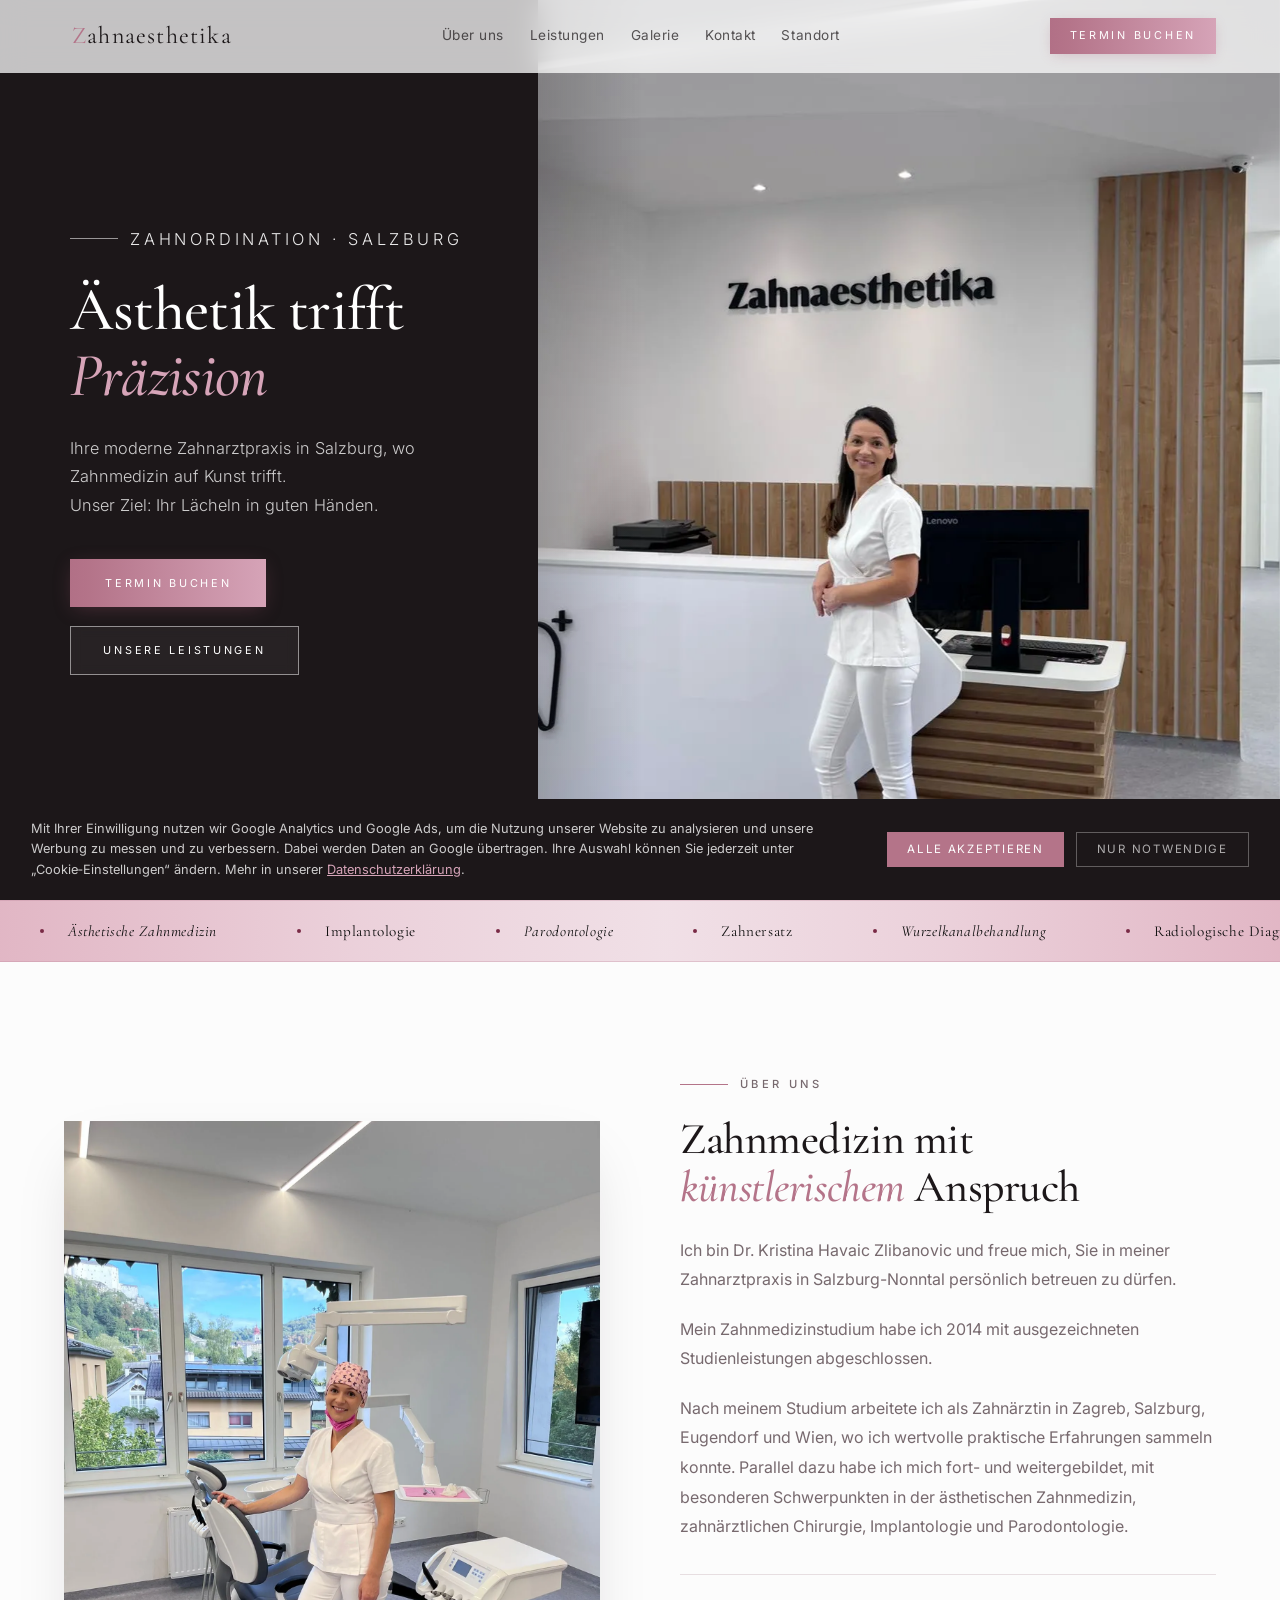
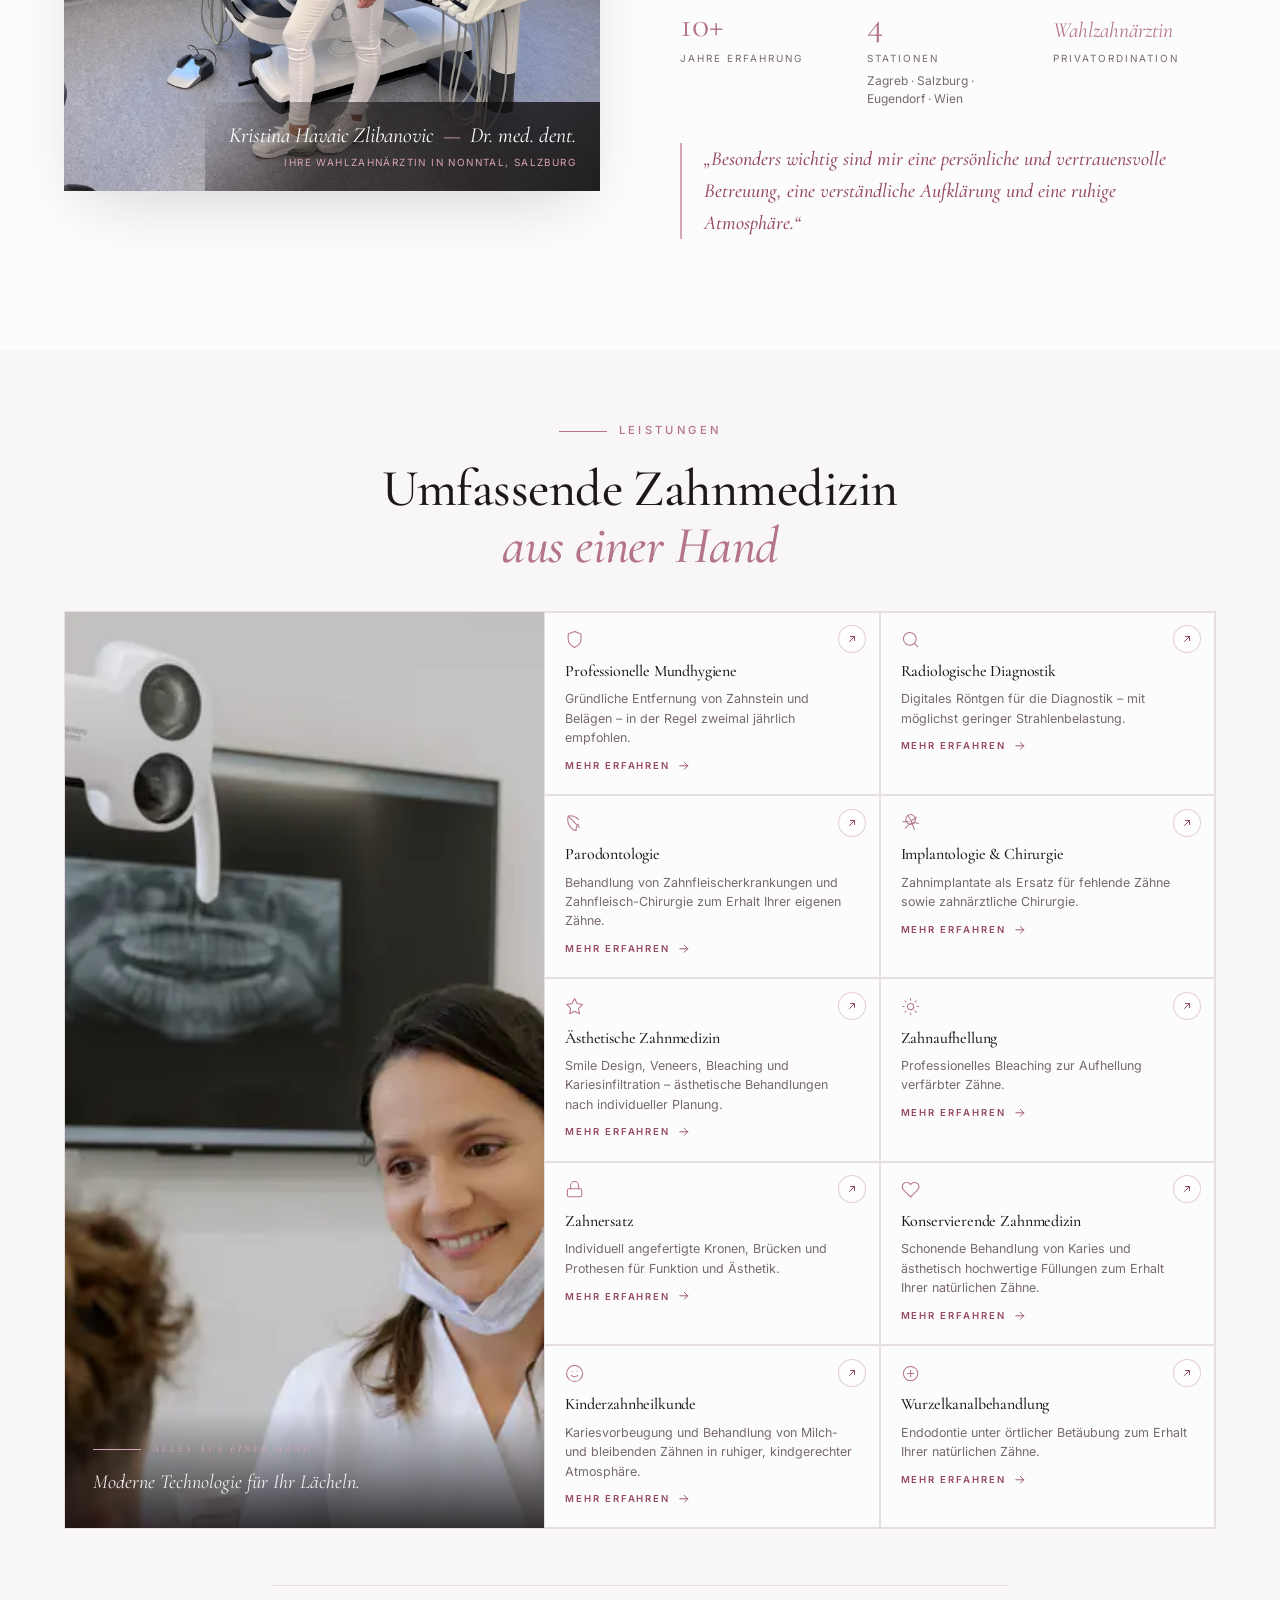
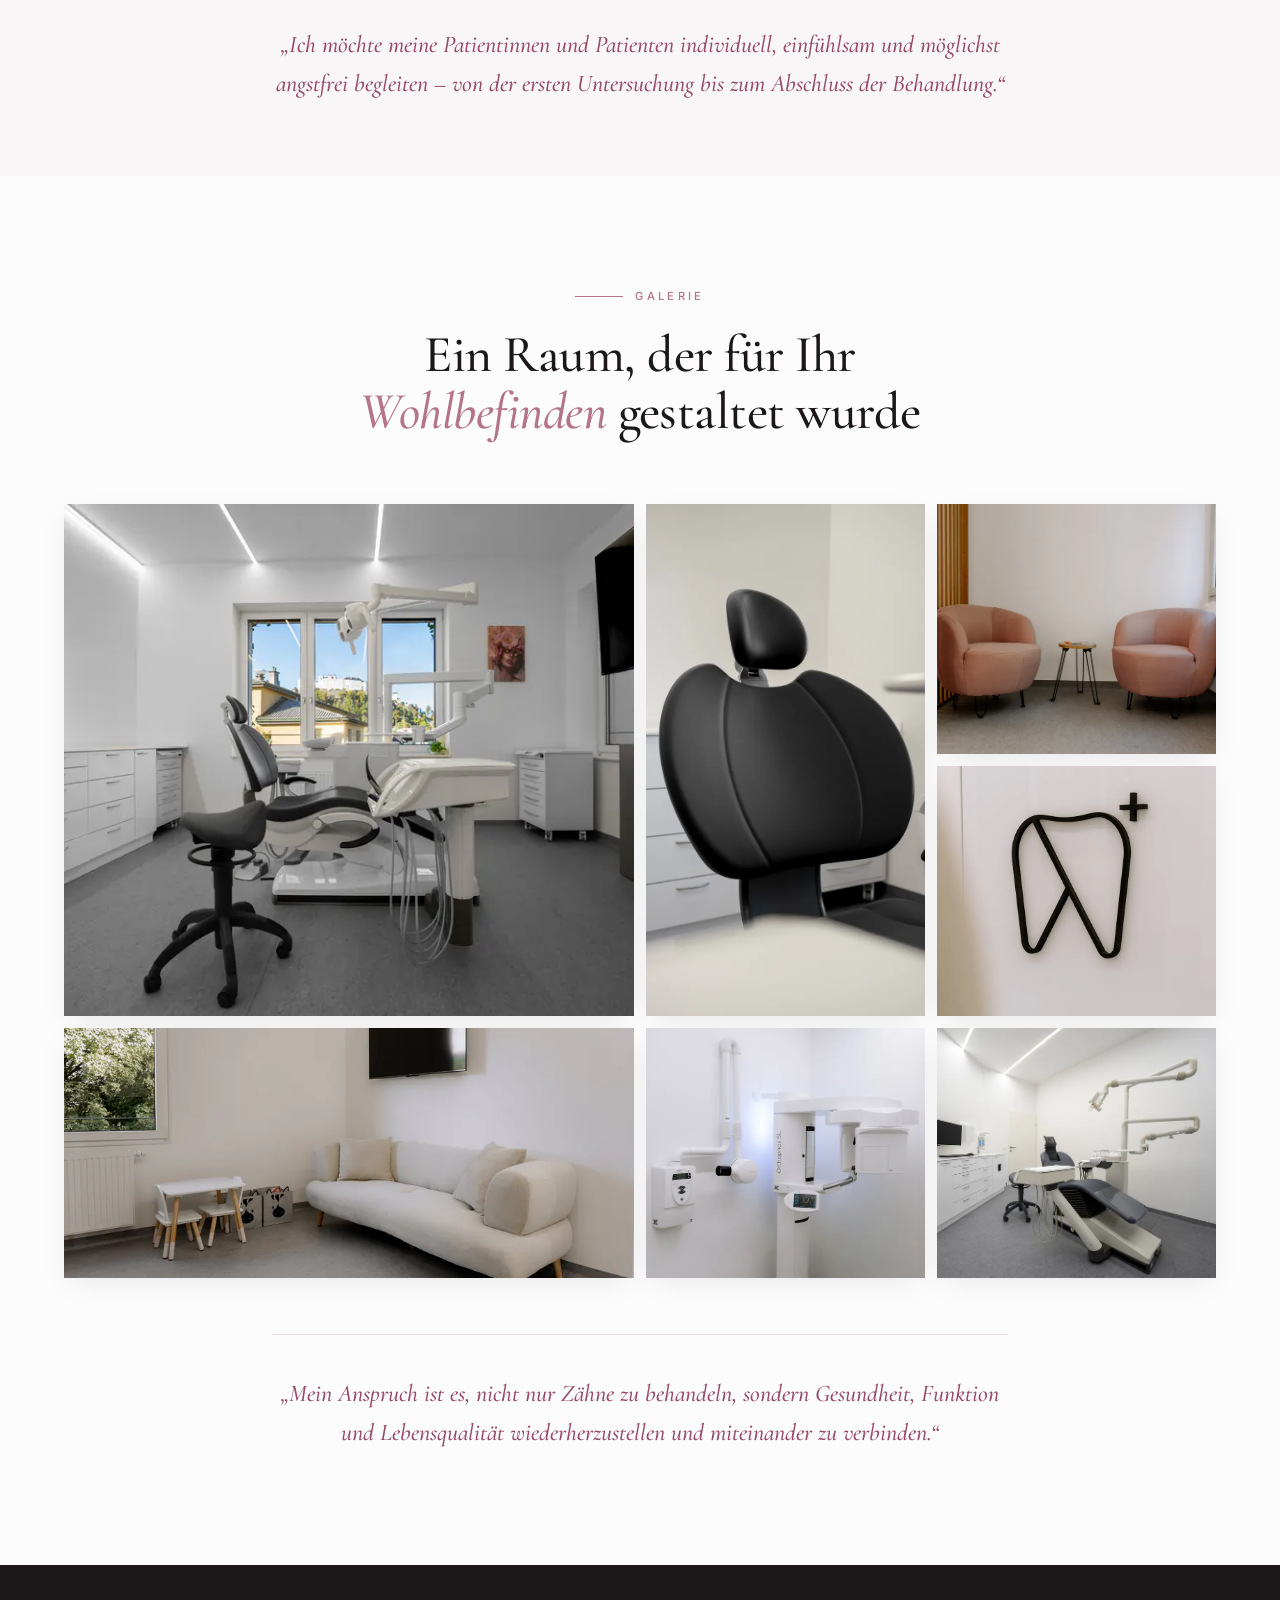
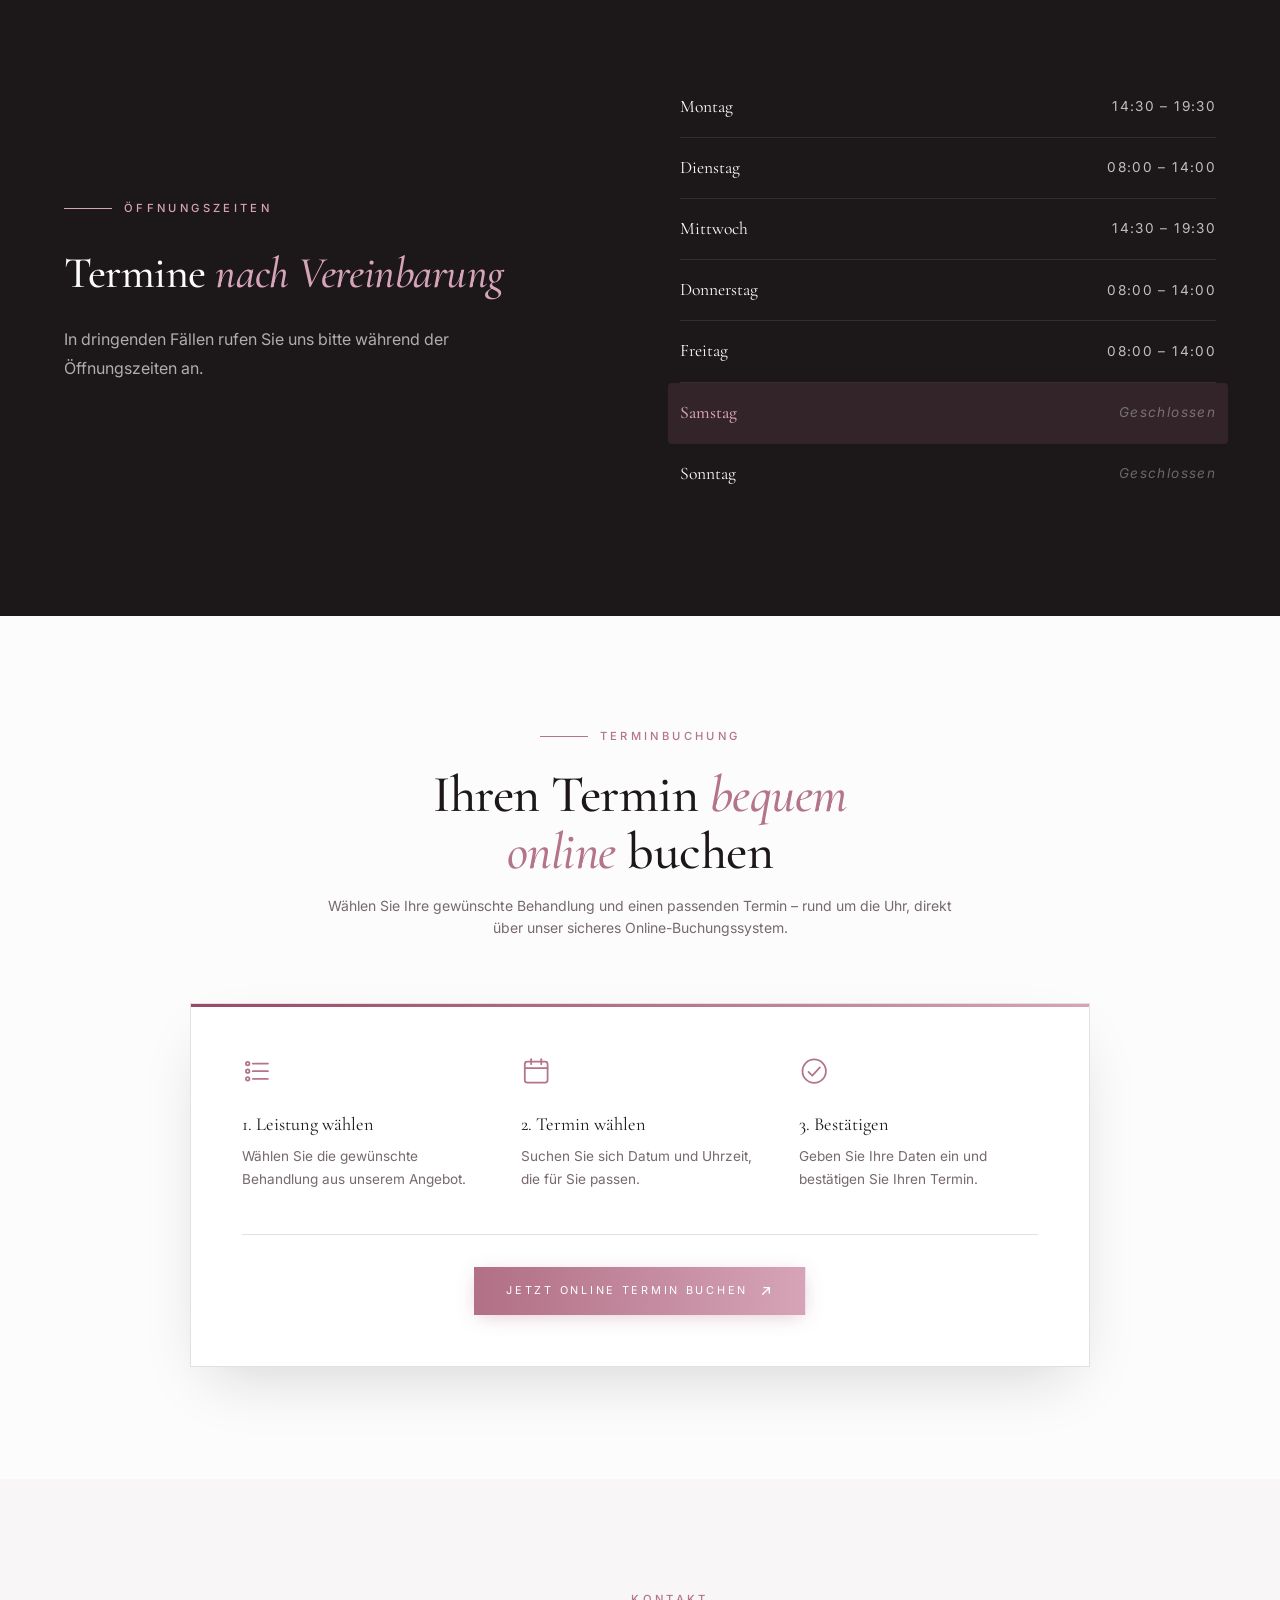
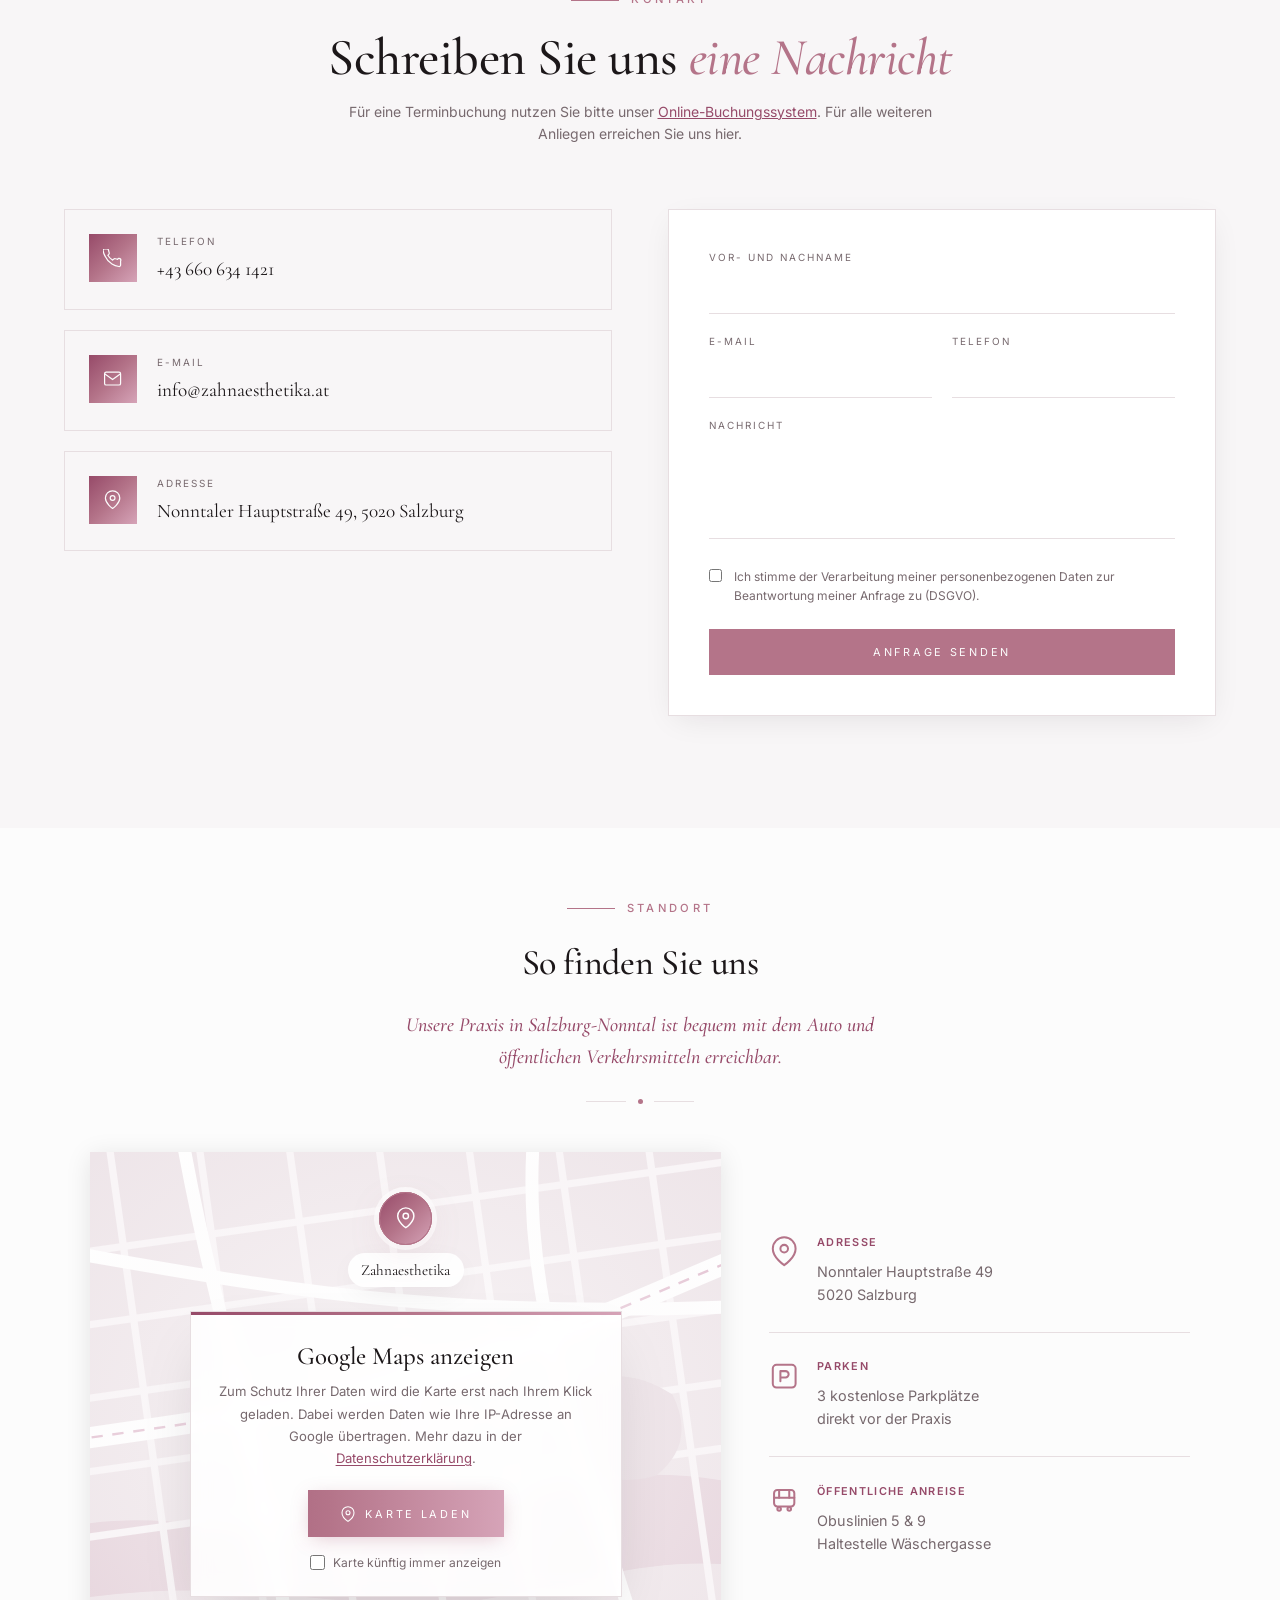
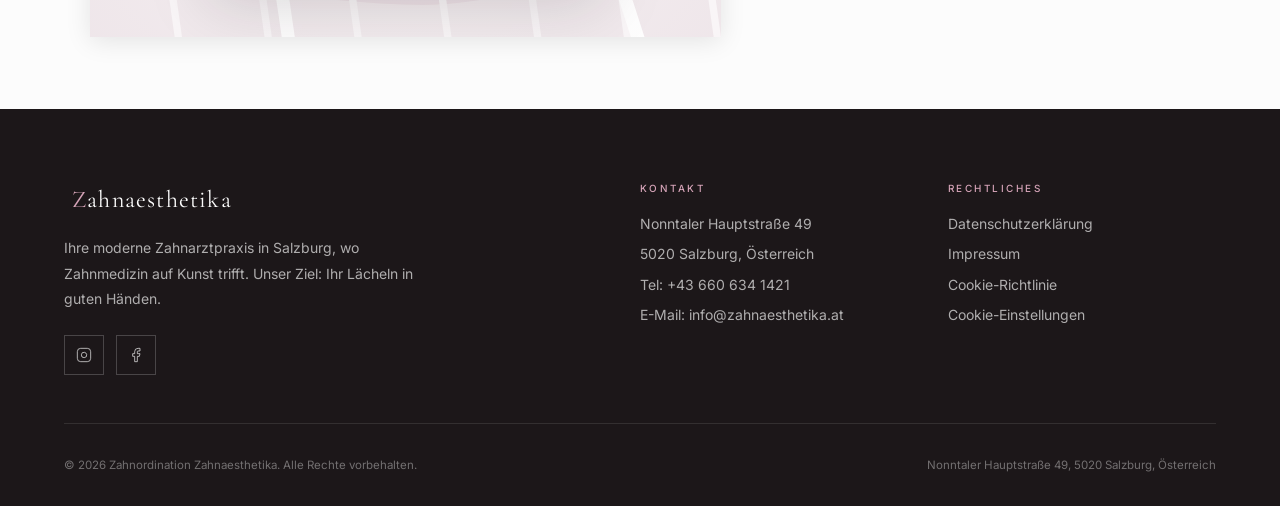
==== commit bdfce922: "Nove podstranice, profesionalne fotografije i nova galerija" ====
--- a/index.html
+++ b/index.html
@@ -48,7 +48,9 @@
   <meta property="og:description" content="Ihre moderne Zahnarztpraxis in Salzburg-Nonntal, wo Zahnmedizin auf Kunst trifft." />
   <meta property="og:type"        content="website" />
   <meta property="og:url"         content="https://zahnaesthetika.at/" />
-  <meta property="og:image"       content="https://zahnaesthetika.at/images/slike_ordinacija/1.slika.jpeg" />
+  <meta property="og:image"       content="https://zahnaesthetika.at/images/fotoshooting/og-zahnaesthetika.jpg" />
+  <meta property="og:image:width"  content="1200" />
+  <meta property="og:image:height" content="630" />
   <meta property="og:locale"      content="de_AT" />
   <meta name="twitter:card"       content="summary_large_image" />
 
@@ -67,7 +69,7 @@
     "name": "Zahnordination Zahnaesthetika",
     "description": "Zahnarztpraxis in Salzburg-Nonntal: ästhetische Zahnmedizin, Implantologie, Parodontologie und umfassende Zahnheilkunde.",
     "url": "https://zahnaesthetika.at/",
-    "image": "https://zahnaesthetika.at/images/slike_ordinacija/1.slika.jpeg",
+    "image": "https://zahnaesthetika.at/images/fotoshooting/og-zahnaesthetika.jpg",
     "telephone": "+436606341421",
     "email": "info@zahnaesthetika.at",
     "address": {
@@ -96,6 +98,7 @@
       "@type": "Person",
       "name": "Kristina Havaic Zlibanovic",
       "jobTitle": "Zahnärztin",
+      "image": "https://zahnaesthetika.at/images/slike_ordinacija/kika%20biografija.jpeg",
       "sameAs": "https://www.docfinder.at/zahnarzt/5020-salzburg/dr-kristina-havaic-zlibanovic"
     }
   }
@@ -214,7 +217,7 @@
     <div class="hero-photo-col">
       <picture>
         <source type="image/webp" srcset="images/slike_ordinacija/1.slika.webp" />
-        <img class="hero-bg-img" src="images/slike_ordinacija/1.slika.jpeg" alt="Empfang der Praxis Zahnaesthetika" width="1600" height="1200" />
+        <img class="hero-bg-img" src="images/slike_ordinacija/1.slika.jpeg" alt="Empfang der Praxis Zahnaesthetika" width="1600" height="1200" fetchpriority="high" />
       </picture>
     </div>
   </div>
@@ -316,8 +319,8 @@
 
       <div class="services-photo">
         <picture>
-          <source type="image/webp" srcset="images/slike_ordinacija/leistungen.webp" />
-          <img src="images/slike_ordinacija/leistungen.jpeg" alt="Behandlung in der Praxis Zahnaesthetika" loading="lazy" width="1536" height="2048" />
+          <source media="(max-width: 900px)" srcset="images/fotoshooting/beratung-quer-800.webp 800w, images/fotoshooting/beratung-quer-1400.webp 1400w" sizes="92vw" />
+          <img src="images/fotoshooting/beratung-1000.webp" srcset="images/fotoshooting/beratung-500.webp 500w, images/fotoshooting/beratung-1000.webp 1000w" sizes="480px" alt="Persönliche Beratung mit Besprechung des Röntgenbildes in der Praxis Zahnaesthetika" loading="lazy" width="1000" height="1818" />
         </picture>
         <div class="services-photo-caption">
           <p class="eyebrow">Alles aus einer Hand</p>
@@ -389,45 +392,65 @@
           <span class="service-corner" aria-hidden="true"><svg viewBox="0 0 24 24" fill="none" stroke="currentColor" stroke-width="2" stroke-linecap="round" stroke-linejoin="round"><path d="M7 17L17 7M9 7h8v8"/></svg></span>
         </a>
 
-        <div class="service-card">
-          <svg class="service-icon" viewBox="0 0 24 24" fill="none" stroke="currentColor" stroke-width="1.3" stroke-linecap="round" stroke-linejoin="round" aria-hidden="true">
-            <circle cx="12" cy="12" r="4"/><path d="M12 2v2M12 20v2M4.93 4.93l1.41 1.41M17.66 17.66l1.41 1.41M2 12h2M20 12h2M6.34 17.66l-1.41 1.41M19.07 4.93l-1.41 1.41"/>
-          </svg>
+        <a href="zahnaufhellung/" class="service-card service-card--link">
+          <span class="service-icon-wrap">
+            <svg class="service-icon" viewBox="0 0 24 24" fill="none" stroke="currentColor" stroke-width="1.3" stroke-linecap="round" stroke-linejoin="round" aria-hidden="true">
+              <circle cx="12" cy="12" r="4"/><path d="M12 2v2M12 20v2M4.93 4.93l1.41 1.41M17.66 17.66l1.41 1.41M2 12h2M20 12h2M6.34 17.66l-1.41 1.41M19.07 4.93l-1.41 1.41"/>
+            </svg>
+          </span>
           <h3>Zahnaufhellung</h3>
           <p>Professionelles Bleaching zur Aufhellung verfärbter Zähne.</p>
-        </div>
-
-        <div class="service-card">
-          <svg class="service-icon" viewBox="0 0 24 24" fill="none" stroke="currentColor" stroke-width="1.3" stroke-linecap="round" aria-hidden="true">
-            <rect x="3" y="11" width="18" height="10" rx="2"/><path d="M7 11V7a5 5 0 0 1 10 0v4"/>
-          </svg>
+          <span class="service-more">Mehr erfahren <svg viewBox="0 0 24 24" fill="none" stroke="currentColor" stroke-width="1.6" stroke-linecap="round" stroke-linejoin="round" aria-hidden="true"><path d="M5 12h14M13 6l6 6-6 6"/></svg></span>
+          <span class="service-corner" aria-hidden="true"><svg viewBox="0 0 24 24" fill="none" stroke="currentColor" stroke-width="2" stroke-linecap="round" stroke-linejoin="round"><path d="M7 17L17 7M9 7h8v8"/></svg></span>
+        </a>
+
+        <a href="zahnersatz/" class="service-card service-card--link">
+          <span class="service-icon-wrap">
+            <svg class="service-icon" viewBox="0 0 24 24" fill="none" stroke="currentColor" stroke-width="1.3" stroke-linecap="round" aria-hidden="true">
+              <rect x="3" y="11" width="18" height="10" rx="2"/><path d="M7 11V7a5 5 0 0 1 10 0v4"/>
+            </svg>
+          </span>
           <h3>Zahnersatz</h3>
           <p>Individuell angefertigte Kronen, Brücken und Prothesen für Funktion und Ästhetik.</p>
-        </div>
-
-        <div class="service-card">
-          <svg class="service-icon" viewBox="0 0 24 24" fill="none" stroke="currentColor" stroke-width="1.3" stroke-linecap="round" aria-hidden="true">
-            <path d="M20.84 4.61a5.5 5.5 0 0 0-7.78 0L12 5.67l-1.06-1.06a5.5 5.5 0 0 0-7.78 7.78l1.06 1.06L12 21.23l7.78-7.78 1.06-1.06a5.5 5.5 0 0 0 0-7.78z"/>
-          </svg>
+          <span class="service-more">Mehr erfahren <svg viewBox="0 0 24 24" fill="none" stroke="currentColor" stroke-width="1.6" stroke-linecap="round" stroke-linejoin="round" aria-hidden="true"><path d="M5 12h14M13 6l6 6-6 6"/></svg></span>
+          <span class="service-corner" aria-hidden="true"><svg viewBox="0 0 24 24" fill="none" stroke="currentColor" stroke-width="2" stroke-linecap="round" stroke-linejoin="round"><path d="M7 17L17 7M9 7h8v8"/></svg></span>
+        </a>
+
+        <a href="konservierende-zahnmedizin/" class="service-card service-card--link">
+          <span class="service-icon-wrap">
+            <svg class="service-icon" viewBox="0 0 24 24" fill="none" stroke="currentColor" stroke-width="1.3" stroke-linecap="round" aria-hidden="true">
+              <path d="M20.84 4.61a5.5 5.5 0 0 0-7.78 0L12 5.67l-1.06-1.06a5.5 5.5 0 0 0-7.78 7.78l1.06 1.06L12 21.23l7.78-7.78 1.06-1.06a5.5 5.5 0 0 0 0-7.78z"/>
+            </svg>
+          </span>
           <h3>Konservierende Zahnmedizin</h3>
           <p>Schonende Behandlung von Karies und ästhetisch hochwertige Füllungen zum Erhalt Ihrer natürlichen Zähne.</p>
-        </div>
-
-        <div class="service-card">
-          <svg class="service-icon" viewBox="0 0 24 24" fill="none" stroke="currentColor" stroke-width="1.3" stroke-linecap="round" stroke-linejoin="round" aria-hidden="true">
-            <circle cx="12" cy="12" r="10"/><path d="M8 14s1.5 2 4 2 4-2 4-2"/><line x1="9" y1="9" x2="9.01" y2="9"/><line x1="15" y1="9" x2="15.01" y2="9"/>
-          </svg>
+          <span class="service-more">Mehr erfahren <svg viewBox="0 0 24 24" fill="none" stroke="currentColor" stroke-width="1.6" stroke-linecap="round" stroke-linejoin="round" aria-hidden="true"><path d="M5 12h14M13 6l6 6-6 6"/></svg></span>
+          <span class="service-corner" aria-hidden="true"><svg viewBox="0 0 24 24" fill="none" stroke="currentColor" stroke-width="2" stroke-linecap="round" stroke-linejoin="round"><path d="M7 17L17 7M9 7h8v8"/></svg></span>
+        </a>
+
+        <a href="kinderzahnheilkunde/" class="service-card service-card--link">
+          <span class="service-icon-wrap">
+            <svg class="service-icon" viewBox="0 0 24 24" fill="none" stroke="currentColor" stroke-width="1.3" stroke-linecap="round" stroke-linejoin="round" aria-hidden="true">
+              <circle cx="12" cy="12" r="10"/><path d="M8 14s1.5 2 4 2 4-2 4-2"/><line x1="9" y1="9" x2="9.01" y2="9"/><line x1="15" y1="9" x2="15.01" y2="9"/>
+            </svg>
+          </span>
           <h3>Kinderzahnheilkunde</h3>
           <p>Kariesvorbeugung und Behandlung von Milch- und bleibenden Zähnen in ruhiger, kindgerechter Atmosphäre.</p>
-        </div>
-
-        <div class="service-card">
-          <svg class="service-icon" viewBox="0 0 24 24" fill="none" stroke="currentColor" stroke-width="1.3" stroke-linecap="round" aria-hidden="true">
-            <circle cx="12" cy="12" r="9"/><line x1="12" y1="8" x2="12" y2="16"/><line x1="8" y1="12" x2="16" y2="12"/>
-          </svg>
+          <span class="service-more">Mehr erfahren <svg viewBox="0 0 24 24" fill="none" stroke="currentColor" stroke-width="1.6" stroke-linecap="round" stroke-linejoin="round" aria-hidden="true"><path d="M5 12h14M13 6l6 6-6 6"/></svg></span>
+          <span class="service-corner" aria-hidden="true"><svg viewBox="0 0 24 24" fill="none" stroke="currentColor" stroke-width="2" stroke-linecap="round" stroke-linejoin="round"><path d="M7 17L17 7M9 7h8v8"/></svg></span>
+        </a>
+
+        <a href="wurzelkanalbehandlung/" class="service-card service-card--link">
+          <span class="service-icon-wrap">
+            <svg class="service-icon" viewBox="0 0 24 24" fill="none" stroke="currentColor" stroke-width="1.3" stroke-linecap="round" aria-hidden="true">
+              <circle cx="12" cy="12" r="9"/><line x1="12" y1="8" x2="12" y2="16"/><line x1="8" y1="12" x2="16" y2="12"/>
+            </svg>
+          </span>
           <h3>Wurzelkanalbehandlung</h3>
           <p>Endodontie unter örtlicher Betäubung zum Erhalt Ihrer natürlichen Zähne.</p>
-        </div>
+          <span class="service-more">Mehr erfahren <svg viewBox="0 0 24 24" fill="none" stroke="currentColor" stroke-width="1.6" stroke-linecap="round" stroke-linejoin="round" aria-hidden="true"><path d="M5 12h14M13 6l6 6-6 6"/></svg></span>
+          <span class="service-corner" aria-hidden="true"><svg viewBox="0 0 24 24" fill="none" stroke="currentColor" stroke-width="2" stroke-linecap="round" stroke-linejoin="round"><path d="M7 17L17 7M9 7h8v8"/></svg></span>
+        </a>
 
       </div>
     </div>
@@ -447,47 +470,43 @@
       <h2>Ein Raum, der für Ihr <em>Wohlbefinden</em> gestaltet wurde</h2>
     </div>
 
-    <div class="gallery-grid reveal">
-
-      <div class="gallery-item" tabindex="0" role="button" aria-label="Bild vergrößern: Wartezimmer">
-        <picture>
-          <source type="image/webp" srcset="images/slike_ordinacija/galerija%20slika3.webp" />
-          <img src="images/slike_ordinacija/galerija%20slika3.jpeg" alt="Empfangs- und Wartebereich der Praxis Zahnaesthetika" loading="lazy" width="1200" height="1600" />
-        </picture>
-        <div class="gallery-overlay"><span>Wartezimmer</span></div>
-      </div>
-
-      <div class="gallery-item" tabindex="0" role="button" aria-label="Bild vergrößern: Kinderecke">
-        <picture>
-          <source type="image/webp" srcset="images/slike_ordinacija/galerija%20slika2.webp" />
-          <img src="images/slike_ordinacija/galerija%20slika2.jpeg" alt="Kinderecke in der Praxis Zahnaesthetika" loading="lazy" width="1200" height="1600" />
-        </picture>
-        <div class="gallery-overlay"><span>Kinderecke</span></div>
-      </div>
-
-      <div class="gallery-item" tabindex="0" role="button" aria-label="Bild vergrößern: Behandlungsraum">
-        <picture>
-          <source type="image/webp" srcset="images/slike_ordinacija/ordinacija%202.webp" />
-          <img src="images/slike_ordinacija/ordinacija%202.jpeg" alt="Behandlungsraum der Praxis Zahnaesthetika" loading="lazy" width="1200" height="1600" />
-        </picture>
-        <div class="gallery-overlay"><span>Behandlungsraum</span></div>
-      </div>
-
-      <div class="gallery-item" tabindex="0" role="button" aria-label="Bild vergrößern: Dentalgeräte">
-        <picture>
-          <source type="image/webp" srcset="images/slike_ordinacija/galerija%20slika1.webp" />
-          <img src="images/slike_ordinacija/galerija%20slika1.jpeg" alt="Moderne Dentalgeräte der Praxis Zahnaesthetika" loading="lazy" width="1200" height="1600" />
-        </picture>
-        <div class="gallery-overlay"><span>Dentalgeräte</span></div>
-      </div>
-
-      <div class="gallery-item" tabindex="0" role="button" aria-label="Bild vergrößern: Röntgendiagnostik">
-        <picture>
-          <source type="image/webp" srcset="images/slike_ordinacija/ordinacija%205.webp" />
-          <img src="images/slike_ordinacija/ordinacija%205.jpeg" alt="Digitale Röntgendiagnostik in der Praxis Zahnaesthetika" loading="lazy" width="2048" height="1536" />
-        </picture>
-        <div class="gallery-overlay"><span>Röntgendiagnostik</span></div>
-      </div>
+    <!-- Bento raspored: --big 2×2, --tall 1×2, --wide 2×1; data-full = veća slika za lightbox -->
+    <div class="gallery-grid stagger">
+
+      <button type="button" class="gallery-item gallery-item--big" data-full="images/fotoshooting/behandlungsraum-festung-1600.webp" aria-label="Bild vergrößern: Behandlungsraum mit Blick auf die Festung">
+        <img src="images/fotoshooting/behandlungsraum-festung-800.webp" srcset="images/fotoshooting/behandlungsraum-festung-800.webp 800w, images/fotoshooting/behandlungsraum-festung-1600.webp 1600w" sizes="(max-width: 768px) 92vw, 570px" alt="Behandlungsraum der Praxis Zahnaesthetika mit Blick auf die Festung Hohensalzburg" loading="lazy" width="1600" height="1067" />
+        <span class="gallery-overlay"><span>Behandlungsraum mit Festungsblick</span></span>
+      </button>
+
+      <button type="button" class="gallery-item gallery-item--tall" data-full="images/fotoshooting/behandlungsstuhl-1600.webp" aria-label="Bild vergrößern: Behandlungsstuhl">
+        <img src="images/fotoshooting/behandlungsstuhl-800.webp" srcset="images/fotoshooting/behandlungsstuhl-800.webp 800w, images/fotoshooting/behandlungsstuhl-1600.webp 1600w" sizes="(max-width: 768px) 46vw, 280px" alt="Behandlungsstuhl in der Praxis Zahnaesthetika" loading="lazy" width="1600" height="2400" />
+        <span class="gallery-overlay"><span>Behandlungsstuhl</span></span>
+      </button>
+
+      <button type="button" class="gallery-item" data-full="images/fotoshooting/wartebereich-1600.webp" aria-label="Bild vergrößern: Wartebereich">
+        <img src="images/fotoshooting/wartebereich-800.webp" srcset="images/fotoshooting/wartebereich-800.webp 800w, images/fotoshooting/wartebereich-1600.webp 1600w" sizes="(max-width: 768px) 46vw, 280px" alt="Wartebereich mit zwei Sesseln in der Praxis Zahnaesthetika" loading="lazy" width="1600" height="1067" />
+        <span class="gallery-overlay"><span>Wartebereich</span></span>
+      </button>
+
+      <button type="button" class="gallery-item" data-full="images/fotoshooting/empfang-logo-1600.webp" aria-label="Bild vergrößern: Empfang">
+        <img src="images/fotoshooting/empfang-logo-800.webp" srcset="images/fotoshooting/empfang-logo-800.webp 800w, images/fotoshooting/empfang-logo-1600.webp 1600w" sizes="(max-width: 768px) 46vw, 280px" alt="Empfangstheke mit dem Logo der Praxis Zahnaesthetika" loading="lazy" width="1600" height="2400" style="object-position: 50% 38%" />
+        <span class="gallery-overlay"><span>Empfang</span></span>
+      </button>
+
+      <button type="button" class="gallery-item gallery-item--wide" data-full="images/fotoshooting/kinderecke-1600.webp" aria-label="Bild vergrößern: Kinderecke">
+        <img src="images/fotoshooting/kinderecke-800.webp" srcset="images/fotoshooting/kinderecke-800.webp 800w, images/fotoshooting/kinderecke-1600.webp 1600w" sizes="(max-width: 768px) 92vw, 570px" alt="Wartebereich mit Kinderecke in der Praxis Zahnaesthetika" loading="lazy" width="1600" height="1067" style="object-position: 50% 72%" />
+        <span class="gallery-overlay"><span>Kinderecke</span></span>
+      </button>
+
+      <button type="button" class="gallery-item" data-full="images/fotoshooting/roentgen-dvt-1600.webp" aria-label="Bild vergrößern: Röntgendiagnostik">
+        <img src="images/fotoshooting/roentgen-dvt-800.webp" srcset="images/fotoshooting/roentgen-dvt-800.webp 800w, images/fotoshooting/roentgen-dvt-1600.webp 1600w" sizes="(max-width: 768px) 46vw, 280px" alt="Digitales Röntgengerät mit 3D-Funktion (DVT) in der Praxis Zahnaesthetika" loading="lazy" width="1600" height="1067" />
+        <span class="gallery-overlay"><span>Röntgendiagnostik</span></span>
+      </button>
+
+      <button type="button" class="gallery-item" data-full="images/fotoshooting/behandlungsraum-1600.webp" aria-label="Bild vergrößern: Behandlungsraum">
+        <img src="images/fotoshooting/behandlungsraum-800.webp" srcset="images/fotoshooting/behandlungsraum-800.webp 800w, images/fotoshooting/behandlungsraum-1600.webp 1600w" sizes="(max-width: 768px) 46vw, 280px" alt="Behandlungsraum der Praxis Zahnaesthetika" loading="lazy" width="1600" height="1067" style="object-position: 62% 50%" />
+        <span class="gallery-overlay"><span>Behandlungsraum</span></span>
+      </button>
 
     </div>
 
@@ -498,8 +517,13 @@
 </section>
 
 <div class="lightbox" id="lightbox" role="dialog" aria-modal="true" aria-label="Galerie">
-  <button class="lightbox-close" id="lightbox-close" aria-label="Schließen">&#x2715;</button>
-  <img id="lightbox-img" src="" alt="" />
+  <button type="button" class="lightbox-close" id="lightbox-close" aria-label="Schließen">&#x2715;</button>
+  <button type="button" class="lightbox-nav lightbox-prev" id="lightbox-prev" aria-label="Vorheriges Bild"><svg viewBox="0 0 24 24" fill="none" stroke="currentColor" stroke-width="1.6" stroke-linecap="round" stroke-linejoin="round" aria-hidden="true"><path d="M15 6l-6 6 6 6"/></svg></button>
+  <figure class="lightbox-figure">
+    <img id="lightbox-img" alt="" />
+    <figcaption class="lightbox-caption"><span id="lightbox-caption"></span><span class="lightbox-count" id="lightbox-count"></span></figcaption>
+  </figure>
+  <button type="button" class="lightbox-nav lightbox-next" id="lightbox-next" aria-label="Nächstes Bild"><svg viewBox="0 0 24 24" fill="none" stroke="currentColor" stroke-width="1.6" stroke-linecap="round" stroke-linejoin="round" aria-hidden="true"><path d="M9 6l6 6-6 6"/></svg></button>
 </div>
 
 
@@ -925,7 +949,7 @@
       </p>
 
       <h3>Stand</h3>
-      <p>Letzte Aktualisierung dieser Website: Oktober 2026</p>
+      <p>Letzte Aktualisierung dieser Website: November 2026</p>
 
     </div>
     <div class="legal-modal-footer">
--- a/style.css
+++ b/style.css
@@ -539,14 +539,30 @@
    ============================================================ */
 #galerie { padding: 7rem 0; background: var(--gradient-cream); }
 
+/* Bento raspored — velika (2×2), visoka (1×2) i široka (2×1) polja; dense popunjava praznine */
 .gallery-grid {
   display: grid;
   grid-template-columns: repeat(4, 1fr);
-  grid-auto-rows: 260px;
+  grid-auto-rows: 250px;
+  grid-auto-flow: dense;
   gap: 0.75rem;
 }
-.gallery-item { overflow: hidden; box-shadow: var(--shadow-soft); cursor: pointer; }
-.gallery-item:nth-child(1) { grid-column: span 2; grid-row: span 2; }
+.gallery-item {
+  display: block;
+  width: 100%;
+  height: 100%;
+  padding: 0;
+  border: 0;
+  background: var(--cream-deep);
+  font: inherit;
+  text-align: left;
+  overflow: hidden;
+  box-shadow: var(--shadow-soft);
+  cursor: zoom-in;
+}
+.gallery-item--big  { grid-column: span 2; grid-row: span 2; }
+.gallery-item--tall { grid-row: span 2; }
+.gallery-item--wide { grid-column: span 2; }
 .gallery-item img {
   width: 100%;
   height: 100%;
@@ -555,28 +571,58 @@
   transition: transform 0.7s var(--ease-smooth);
 }
 .gallery-item:hover img { transform: scale(1.06); }
-
-/* Pojedinačna prilagodba isječka — da ključni motiv ostane vidljiv u kvadratnom kadru */
-.gallery-item:nth-child(4) img { object-position: center bottom; }
-.gallery-item:nth-child(5) img { object-position: 30% 28%; }
-
-/* Lightbox */
+.gallery-item:focus-visible { outline: 2px solid var(--gold); outline-offset: 3px; }
+
+/* Lightbox — strelice, opis i brojač; na mobitelu strelice dolje */
 .lightbox {
   display: none;
   position: fixed;
   inset: 0;
   z-index: 200;
-  background: hsl(340 8% 6% / 0.97);
+  background: hsl(340 8% 6% / 0.96);
   align-items: center;
   justify-content: center;
-  padding: 2rem;
-}
-.lightbox.open { display: flex; }
-.lightbox img { max-height: 85vh; max-width: 90vw; object-fit: contain; box-shadow: var(--shadow-elegant); }
-.lightbox-close {
-  position: absolute;
-  top: 1.5rem;
-  right: 1.5rem;
+  padding: 4.5rem 5.5rem 2rem;
+}
+.lightbox.open { display: flex; animation: lightbox-in 0.35s var(--ease-smooth); }
+@keyframes lightbox-in { from { opacity: 0; } to { opacity: 1; } }
+.lightbox-figure {
+  margin: 0;
+  display: flex;
+  flex-direction: column;
+  align-items: center;
+  gap: 1rem;
+  max-width: 100%;
+}
+.lightbox img {
+  max-height: calc(100vh - 10rem);
+  max-width: 100%;
+  object-fit: contain;
+  box-shadow: var(--shadow-elegant);
+  transition: opacity 0.3s var(--ease-smooth);
+}
+.lightbox img.is-loading { opacity: 0; }
+.lightbox-caption {
+  display: flex;
+  align-items: baseline;
+  gap: 1.25rem;
+  font-family: var(--font-display);
+  font-style: italic;
+  font-size: 1.15rem;
+  color: hsl(0 0% 100% / 0.88);
+  text-align: center;
+}
+.lightbox-count {
+  font-family: var(--font-body);
+  font-style: normal;
+  font-size: 0.68rem;
+  letter-spacing: 0.2em;
+  color: var(--gold-light);
+  white-space: nowrap;
+}
+.lightbox-close,
+.lightbox-nav {
+  position: absolute;
   background: none;
   border: 1px solid hsl(0 0% 100% / 0.3);
   color: var(--cream);
@@ -588,7 +634,23 @@
   justify-content: center;
   transition: border-color 0.2s, background 0.2s;
 }
-.lightbox-close:hover { border-color: var(--gold); background: hsl(340 30% 58% / 0.2); }
+.lightbox-close { top: 1.5rem; right: 1.5rem; }
+.lightbox-nav { top: 50%; width: 3.25rem; height: 3.25rem; border-radius: 50%; transform: translateY(-50%); }
+.lightbox-nav svg { width: 1.35rem; height: 1.35rem; }
+.lightbox-prev { left: 1.5rem; }
+.lightbox-next { right: 1.5rem; }
+.lightbox-close:hover,
+.lightbox-nav:hover { border-color: var(--gold); background: hsl(340 30% 58% / 0.2); }
+.lightbox-close:focus-visible,
+.lightbox-nav:focus-visible { outline: 2px solid var(--gold-light); outline-offset: 3px; }
+@media (max-width: 768px) {
+  .lightbox { padding: 4.5rem 1rem 6rem; }
+  .lightbox img { max-height: calc(100vh - 13rem); }
+  .lightbox-caption { flex-direction: column; align-items: center; gap: 0.4rem; font-size: 1.05rem; }
+  .lightbox-nav { top: auto; bottom: 1.5rem; transform: none; }
+  .lightbox-prev { left: calc(50% - 4rem); }
+  .lightbox-next { right: calc(50% - 4rem); }
+}
 
 /* ============================================================
    RECENZIJE
@@ -1107,11 +1169,11 @@
 
   .team-grid { grid-template-columns: 1fr 1fr; }
 
+  /* Bento i na mobitelu (2 stupca); visina reda = 80 % širine stupca */
   .gallery-grid {
     grid-template-columns: 1fr 1fr;
-    grid-auto-rows: 190px;
+    grid-auto-rows: calc((100vw - 3.75rem) * 0.4);
   }
-  .gallery-item:nth-child(1) { grid-column: span 2; grid-row: span 1; }
 
   .reviews-grid { grid-template-columns: 1fr; }
   .hours-grid { grid-template-columns: 1fr; gap: 3rem; }
@@ -1133,8 +1195,7 @@
 @media (max-width: 520px) {
   .services-grid { grid-template-columns: 1fr; }
   .team-grid { grid-template-columns: 1fr; }
-  .gallery-grid { grid-template-columns: 1fr; grid-auto-rows: 220px; }
-  .gallery-item:nth-child(1) { grid-column: span 1; }
+  .gallery-grid { gap: 0.5rem; grid-auto-rows: calc((100vw - 3.5rem) * 0.4); }
   .form-row { grid-template-columns: 1fr; }
   #scroll-top { bottom: 1.5rem; right: 1.5rem; }
 }
@@ -1428,7 +1489,8 @@
   opacity: 0;
   transition: opacity 0.4s var(--ease-smooth);
 }
-.gallery-item:hover .gallery-overlay { opacity: 1; }
+.gallery-item:hover .gallery-overlay,
+.gallery-item:focus-visible .gallery-overlay { opacity: 1; }
 .gallery-overlay span {
   color: hsl(0 0% 100% / 0.92);
   font-family: var(--font-display);
@@ -1545,7 +1607,7 @@
   .services-split { grid-template-columns: minmax(0, 1fr); }
   /* width:100% — inače aspect-ratio + min-height izračuna širinu 600px (preko ekrana) */
   .services-photo { min-height: 320px; aspect-ratio: 16/8; width: 100%; }
-  .services-photo img { object-position: center bottom; }
+  .services-photo img { object-position: center 45%; }
   .services-grid-2col .service-card { border-left: none; }
 }
 @media (max-width: 520px) {
@@ -1849,9 +1911,6 @@
 /* ============================================================
    USLUGE — klikabilne kartice (usluge s vlastitom podstranicom)
    ============================================================ */
-/* Kartice bez podstranice ostaju mirne, da se klikabilne jasno razlikuju */
-.service-card:not(.service-card--link):hover { transform: none; box-shadow: none; }
-
 .service-card--link {
   --mx: 50%;
   --my: 50%;
@@ -2539,7 +2598,6 @@
   object-fit: cover;
   box-shadow: var(--shadow-elegant);
 }
-.lp-figure-img--mh { object-position: 50% 82%; }
 .lp-figure figcaption {
   margin-top: 0.85rem;
   font-family: var(--font-display);
@@ -2620,6 +2678,98 @@
   .lp-faq details[open]::details-content { height: auto; }
 }
 
+/* Naslov samo za čitače ekrana i tražilice (ispravan redoslijed naslova, bez vidljive promjene) */
+.lp-sr {
+  position: absolute !important;
+  width: 1px;
+  height: 1px;
+  margin: -1px !important;
+  padding: 0;
+  border: 0;
+  overflow: hidden;
+  clip-path: inset(50%);
+  white-space: nowrap;
+}
+
+/* Faze razvoja (vodoravna vremenska crta; na mobitelu okomita) */
+.lp-phases {
+  position: relative;
+  list-style: none;
+  counter-reset: lp-phase;
+  display: grid;
+  grid-template-columns: repeat(5, minmax(0, 1fr));
+  gap: 0.75rem;
+}
+.lp-article > .lp-phases { margin-top: 2.25rem; margin-bottom: 2.25rem; }
+.lp-phases::before {
+  content: '';
+  position: absolute;
+  top: 1.5rem;
+  left: 10%;
+  right: 10%;
+  height: 1px;
+  background: linear-gradient(90deg, var(--border), var(--gold-light));
+}
+.lp-phase {
+  position: relative;
+  counter-increment: lp-phase;
+  text-align: center;
+  hyphens: auto;
+  -webkit-hyphens: auto;
+}
+.lp-phase::before {
+  content: counter(lp-phase);
+  position: relative;
+  z-index: 1;
+  display: grid;
+  place-items: center;
+  width: 3rem;
+  height: 3rem;
+  margin: 0 auto 0.9rem;
+  border-radius: 50%;
+  font-family: var(--font-display);
+  font-size: 1.35rem;
+  color: var(--gold-dark);
+  background: var(--card);
+  border: 1px solid hsl(340 30% 58% / 0.45);
+  box-shadow: 0 0 0 6px var(--cream);
+}
+.lp-phase:last-child::before {
+  color: hsl(0 0% 100%);
+  background: var(--gradient-gold);
+  border-color: transparent;
+}
+.lp-article .lp-phase h3 { font-size: 1.05rem; line-height: 1.3; }
+.lp-phase-note {
+  display: block;
+  margin-top: 0.4rem;
+  font-size: 0.66rem;
+  font-weight: 600;
+  letter-spacing: 0.12em;
+  line-height: 1.5;
+  text-transform: uppercase;
+  color: var(--gold-dark);
+}
+@media (max-width: 760px) {
+  .lp-phases { grid-template-columns: minmax(0, 1fr); gap: 0.9rem; }
+  .lp-phases::before {
+    top: 1.5rem;
+    bottom: 1.5rem;
+    left: 1.5rem;
+    right: auto;
+    width: 1px;
+    height: auto;
+    background: linear-gradient(var(--border), var(--gold-light));
+  }
+  .lp-phase { display: flex; align-items: center; gap: 1.1rem; text-align: left; }
+  .lp-phase::before { flex-shrink: 0; margin: 0; }
+  .lp-phase-note { margin-top: 0.2rem; }
+}
+@media (max-width: 600px) {
+  .lp-phases::before { left: 1.25rem; top: 1.25rem; bottom: 1.25rem; }
+  .lp-phase::before { width: 2.5rem; height: 2.5rem; font-size: 1.15rem; }
+}
+
 /* --- Bočna kartica za termin (desktop) --- */
 .lp-aside { position: sticky; top: 6.5rem; }
 .lp-aside-card {
@@ -2768,6 +2918,8 @@
   .lp-visual { justify-self: start; width: min(100% - 1.25rem, 34rem); }
   .lp-visual img { aspect-ratio: 4 / 3; }
   .lp-badge { left: auto; right: -0.5rem; bottom: 1.5rem; }
+  /* Kad je dolje desno motiv (npr. lice pacijenta) — značka gore lijevo, na prazan zid */
+  .lp-badge--top { top: 1.25rem; bottom: auto; left: -0.5rem; right: auto; }
   .lp-emblem { display: none; }
 }
 @media (max-width: 760px) {
@@ -2788,6 +2940,9 @@
   .lp-cta .hero-btns > a { width: 100%; }
   .lp-visual::before { inset: 0.85rem -0.85rem -0.85rem 0.85rem; }
   .lp-visual { width: calc(100% - 0.85rem); }
+  .lp-badge { padding: 0.7rem 1rem; }
+  .lp-badge strong { font-size: 1.4rem; }
+  .lp-badge span { font-size: 0.55rem; }
   .lp-more-grid { grid-template-columns: minmax(0, 1fr); }
   .lp-more-grid .service-card,
   .lp-more-grid .service-card:nth-child(odd) { border-width: 0 0 1px 0; }
